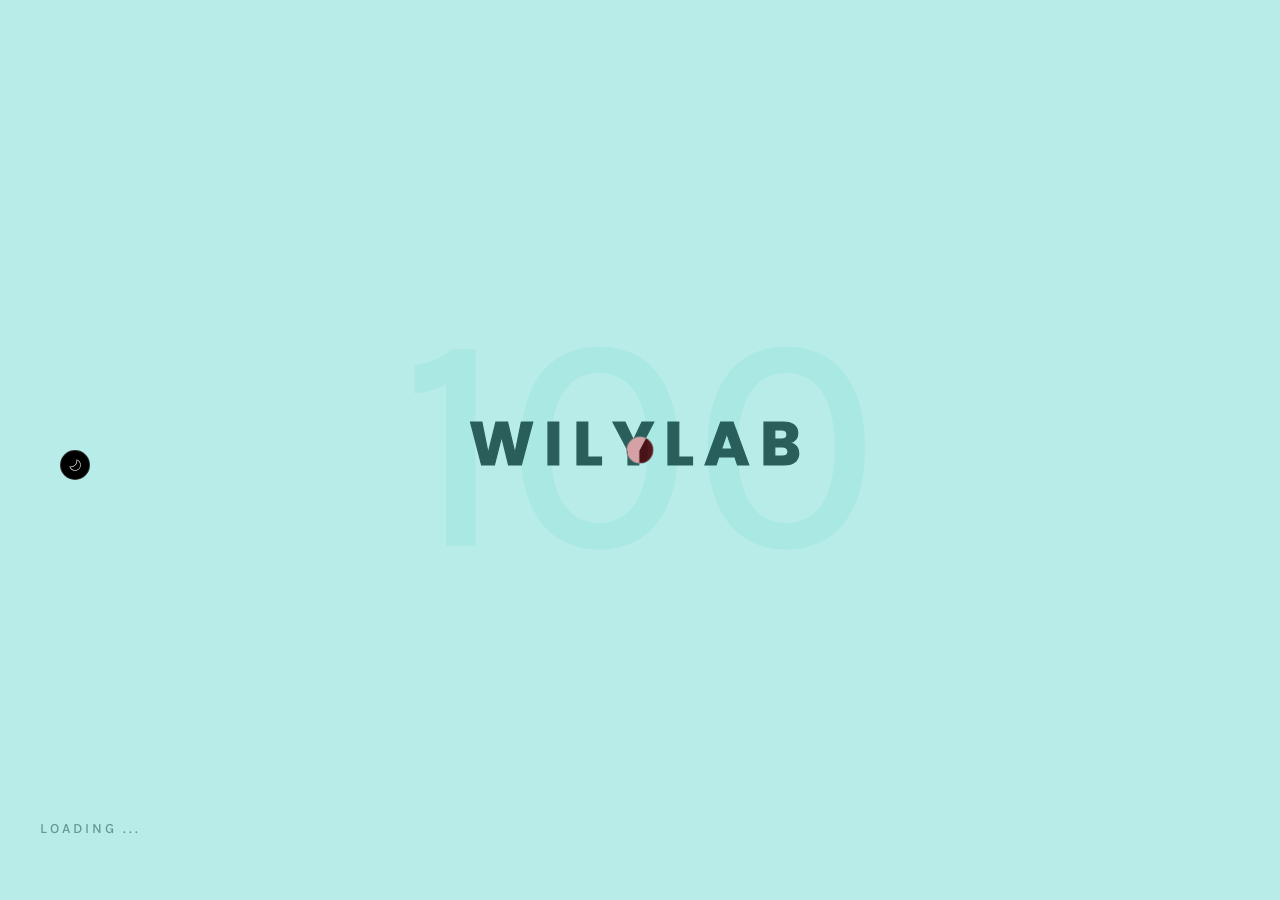
==== index.html @ 7db7023b "Initial commit" ====
<!DOCTYPE html>
<html lang="en-US">

<head>
    <!-- Required meta tags -->
    <meta charset="utf-8" />
    <meta name="viewport" content="width=device-width, initial-scale=1, shrink-to-fit=no" />
    <meta name="discrption" content="parallax one page" />
    <meta name="keyword" content="agency, business, corporate, creative, freelancer, interior, joomla template, K2 Blog, minimal, modern, multipurpose, personal, portfolio, responsive, simple" />

    <!--  Title -->
    <title>WilyLab - Creative Web Agency</title>

    <!-- Font Google -->
    <link rel="preload" href="https://fonts.googleapis.com/css2?family=Karla:wght@400;500&family=Poppins:wght@400;500;600;700&display=swap" as="style" onload="this.onload=null;this.rel='stylesheet'">
    <noscript>
    <link href="https://fonts.googleapis.com/css2?family=Karla:wght@400;500&family=Poppins:wght@400;500;600;700&display=swap"
            rel="stylesheet">
    </noscript>

    <link rel="preload" href="http://theme.dsngrid.com/video/grida.mp4" as="video" type="video/mp4">
    <link rel="preload" href="assets/img/services/layout.svg" as="image">

    <link rel="shortcut icon" href="assets/img/favicon.ico" type="image/x-icon" />
    <link rel="icon" href="assets/img/favicon.ico" type="image/x-icon" />

    <!-- custom styles (optional) -->
    <link href="assets/css/plugins.css" rel="stylesheet" />
    <link href="assets/css/style.css" rel="stylesheet" />
</head>

<!--classic-menu-->

<body class="v-light dsn-effect-scroll dsn-cursor-effect dsn-ajax">


    <!-- ========== Loading Page ========== -->
    <div class="preloader">
        <span class="percent v-middle">0</span>
        <span class="loading-text text-uppercase">Loading ...</span>
        <div class="preloader-bar">
            <div class="preloader-progress"></div>
        </div>
        <h1 class="title v-middle">
            <span class="letter-stroke">WILYLAB</span>
            <span class="text-fill">WILYLAB</span>
        </h1>
    </div>
    <!-- ========== End Loading Page ========== -->

    
    <!-- ========== Menu ========== -->
    <div class="site-header dsn-load-animate dsn-container">
        <div class="extend-container d-flex w-100 align-items-baseline justify-content-between align-items-end">
            <div class="inner-header p-relative">
                <div class="main-logo">
                    <a href="index.html" data-dsn="parallax">
                        <img class="light-logo"
                            src="[data-uri]"
                            data-dsn-src="assets/img/logo.png" alt="" />
                        <img class="dark-logo"
                            src="[data-uri]"
                            data-dsn-src="assets/img/logo-dark.png" alt="" />
                    </a>
                </div>
            </div>
            <div class="menu-icon d-flex align-items-baseline">
                <div class="text-menu p-relative  font-heading text-transform-upper">
                    <div class="p-absolute text-button">Menu</div>
                    <div class="p-absolute text-open">Open</div>
                    <div class="p-absolute text-close">Close</div>
                </div>
                <div class="icon-m" data-dsn="parallax" data-dsn-move="10">
                    <span class="menu-icon-line p-relative d-inline-block icon-top"></span>
                    <span class="menu-icon-line p-relative d-inline-block icon-center"></span>
                    <span class="menu-icon-line p-relative d-block icon-bottom"></span>
                </div>
            </div>
            <nav class="accent-menu dsn-container main-navigation p-absolute  w-100  d-flex align-items-baseline ">
                <div class="menu-cover-title">Menu</div>
                <ul class="extend-container p-relative d-flex flex-column justify-content-center h-100">

                    <li class="dsn-active dsn-drop-down">
                        <a href="#" class="user-no-selection">

                            <span class="dsn-title-menu">Demos</span>
                            <span class="dsn-meta-menu">01</span>
                            <span class="dsn-bg-arrow"></span>
                        </a>


                        <ul>
                            <li class="dsn-back-menu">
                                <img src="[data-uri]"
                                    data-dsn-src="assets/img/left-chevron.svg" alt="">
                                <span class="dsn-title-menu">Demos</span>
                            </li>
                            <li>
                                <a href="demo.html">
                                    <span class="dsn-title-menu">Main Demos</span>
                                    <span class="dsn-meta-menu">01</span>
                                </a>
                            </li>
                            <li>
                                <a href="demo-2.html">
                                    <span class="dsn-title-menu">Demo 2</span>
                                    <span class="dsn-meta-menu">02</span>
                                </a>
                            </li>

                            <li>
                                <a href="demo-3.html">
                                    <span class="dsn-title-menu">Demo 3</span>
                                    <span class="dsn-meta-menu">03</span>
                                </a>
                            </li>

                            <li>
                                <a href="personal.html">
                                    <span class="dsn-title-menu">personal</span>
                                    <span class="dsn-meta-menu">04</span>
                                </a>
                            </li>

                        </ul>
                    </li>

                    

                    <li class="dsn-drop-down">
                        <a href="#" class="user-no-selection">

                            <span class="dsn-title-menu">Sliders Distortion</span>
                            <span class="dsn-meta-menu">02</span>
                            <span class="dsn-bg-arrow"></span>
                        </a>


                        <ul>
                            <li class="dsn-back-menu">
                                <img src="[data-uri]"
                                    data-dsn-src="assets/img/left-chevron.svg" alt="">
                                <span class="dsn-title-menu">Sliders</span>
                            </li>

                            <li>
                                <a href="slider-webgel-horizontal.html">
                                    <span class="dsn-title-menu">Fullscreen  /  Distortion  /  Horizontal</span>
                                    <span class="dsn-meta-menu">01</span>
                                </a>
                            </li>

                            <li>
                                <a href="slider-webgel-horizontal-2.html">
                                    <span class="dsn-title-menu">Half Left /  Distortion  /  Horizontal</span>
                                    <span class="dsn-meta-menu">02</span>
                                </a>
                            </li>

                            <li>
                                <a href="slider-webgel-horizontal-3.html">
                                    <span class="dsn-title-menu">Half Right /  Distortion  /  Horizontal</span>
                                    <span class="dsn-meta-menu">03</span>
                                </a>
                            </li>

                            <li>
                                <a href="slider-webgel-vertical.html">
                                    <span class="dsn-title-menu">Fullscreen /  Distortion  /  vertical</span>
                                    <span class="dsn-meta-menu">04</span>
                                </a>
                            </li>

                            <li>
                                <a href="slider-webgel-vertical-2.html">
                                    <span class="dsn-title-menu">Half Left /  Distortion  /  vertical</span>
                                    <span class="dsn-meta-menu">05</span>
                                </a>
                            </li>

                            <li>
                                <a href="slider-webgel-vertical-3.html">
                                    <span class="dsn-title-menu">Half Right /  Distortion  /  vertical</span>
                                    <span class="dsn-meta-menu">06</span>
                                </a>
                            </li>
                        </ul>

                    </li>

                    <li class="dsn-drop-down">
                        <a href="#" class="user-no-selection">

                            <span class="dsn-title-menu">Sliders parallax</span>
                            <span class="dsn-meta-menu">03</span>
                            <span class="dsn-bg-arrow"></span>
                        </a>


                        <ul>
                            <li class="dsn-back-menu">
                                <img src="[data-uri]"
                                    data-dsn-src="assets/img/left-chevron.svg" alt="">
                                <span class="dsn-title-menu">Sliders</span>
                            </li>

                            <li>
                                <a href="slider.html">
                                    <span class="dsn-title-menu">Fullscreen / parallax / horizontal</span>
                                    <span class="dsn-meta-menu">01</span>
                                </a>
                            </li>

                            <li>
                                <a href="slider-2.html">
                                    <span class="dsn-title-menu">Half Left / parallax / Horizontal</span>
                                    <span class="dsn-meta-menu">02</span>
                                </a>
                            </li>

                            <li>
                                <a href="slider-3.html">
                                    <span class="dsn-title-menu">Half Right / parallax / Horizontal</span>
                                    <span class="dsn-meta-menu">03</span>
                                </a>
                            </li>

                            <li>
                                <a href="slider-vertical.html">
                                    <span class="dsn-title-menu">Fullscreen / parallax / vertical</span>
                                    <span class="dsn-meta-menu">04</span>
                                </a>
                            </li>

                            <li>
                                <a href="slider-vertical-2.html">
                                    <span class="dsn-title-menu">Half Left / parallax / vertical</span>
                                    <span class="dsn-meta-menu">05</span>
                                </a>
                            </li>

                            <li>
                                <a href="slider-vertical-3.html">
                                    <span class="dsn-title-menu">Half Left / parallax / vertical</span>
                                    <span class="dsn-meta-menu">06</span>
                                </a>
                            </li>

                        </ul>

                    </li>

                    <li>
                        <a href="about.html">

                            <span class="dsn-title-menu">About</span>
                            <span class="dsn-meta-menu">04</span>
                            <span class="dsn-bg-arrow"></span>
                        </a>
                    </li>

                    <li class="dsn-drop-down">
                        <a href="#" class="user-no-selection">

                            <span class="dsn-title-menu">Portfolio</span>
                            <span class="dsn-meta-menu">05</span>
                            <span class="dsn-bg-arrow"></span>
                        </a>


                        <ul>
                            <li class="dsn-back-menu">
                                <img src="[data-uri]"
                                    data-dsn-src="assets/img/left-chevron.svg" alt="">
                                <span class="dsn-title-menu">Portfolio</span>
                            </li>



                            <li>
                                <a href="work.html">
                                    <span class="dsn-title-menu">Work</span>
                                    <span class="dsn-meta-menu">01</span>
                                </a>
                            </li>

                            <li>
                                <a href="work-2.html">
                                    <span class="dsn-title-menu">Work 3 Colum</span>
                                    <span class="dsn-meta-menu">02</span>
                                </a>
                            </li>

                            <li>
                                <a href="work-3.html">
                                    <span class="dsn-title-menu">Work Hover</span>
                                    <span class="dsn-meta-menu">03</span>
                                </a>
                            </li>

                            <li>
                                <a href="work-4.html">
                                    <span class="dsn-title-menu">Work 2 Colum</span>
                                    <span class="dsn-meta-menu">04</span>
                                </a>
                            </li>

                            <li>
                                <a href="work-5.html">
                                    <span class="dsn-title-menu">Work Style 2</span>
                                    <span class="dsn-meta-menu">05</span>
                                </a>
                            </li>

                            <li>
                                <a href="stories.html">
                                    <span class="dsn-title-menu">stories</span>
                                    <span class="dsn-meta-menu">06</span>
                                </a>
                            </li>

                        </ul>

                    </li>

                    <li>
                        <a href="contact.html" class="user-no-selection">

                            <span class="dsn-title-menu">Contact</span>
                            <span class="dsn-meta-menu">06</span>
                            <span class="dsn-bg-arrow"></span>
                        </a>
                    </li>
                </ul>
                <div class="container-content  p-absolute h-100 left-60 d-flex flex-column justify-content-center">
                    <div class="nav__info">
                        <div class="nav-content">
                            <p class="title-line">
                                Studio</p>
                            <p>
                                26-30 New Damietta<br>
                                El-Mahalla El-Kubra, SK1 66LM</p>
                        </div>
                        <div class="nav-content">
                            <p class="title-line">
                                Contact</p>
                            <p class="links over-hidden">
                                <a href="#" data-hover-text="+00 (2)012 3321" class="link-hover">+00 (2)012 3321</a>
                            </p>
                            <p class="links  over-hidden">
                                <a href="#" data-hover-text="info@dsngrid.com" class="link-hover">info@dsngrid.com</a>
                            </p>
                        </div>
                    </div>
                    <div class="nav-social nav-content">
                        <div class="nav-social-inner p-relative">
                            <p class="title-line">
                                Follow us</p>
                            <ul>
                                <li>
                                    <a href="#" target="_blank" rel="nofollow">Dribbble.
                                        <div class="icon-circle"></div>
                                    </a>
                                </li>
                                <li>
                                    <a href="#" target="_blank" rel="nofollow">Behance.
                                        <div class="icon-circle"></div>
                                    </a>
                                </li>
                                <li>
                                    <a href="#" target="_blank" rel="nofollow">Linkedin.
                                        <div class="icon-circle">
                                        </div>
                                    </a>
                                </li>
                                <li>
                                    <a href="#" target="_blank" rel="nofollow">Twitter.
                                        <div class="icon-circle"></div>
                                    </a>
                                </li>

                            </ul>
                        </div>
                    </div>
                </div>
            </nav>
        </div>
    </div>
    <!-- ========== End Menu ========== -->


    <main class="main-root">

        <!-- ========== side box left ========== -->
        <div class="side-bar-full">
            <div class="side-box-left ">
                <div class="side-menu border-left border-right p-relative h-100 d-flex justify-content-center">
                    <div class="page-active">
                        <h2 class="text-uppercase">Home</h2>
                    </div>
                </div>
            </div>
            <div class="side-box-right text-stroke border-right text-uppercase">
                <div class="text-inner over-hidden">
                    <div class="text-stroke-box">
                        <div class="text-stroke-inner">wilylab creative agency</div>
                    </div>
                </div>
            </div>
        </div>
        <!-- ========== End side box left ========== -->


        <div id="dsn-scrollbar">
            <div class=" inner-content">
                <div class="wrapper ">
                    <!-- ========== Slider Parallax ========== -->
                    <div class="p-relative h-100">
                        <div class="main-slider full-width has-horizontal dsn-header-animation  v-dark-head">

                            <div class="swiper-container slide-inner bg-container dsn-hero-parallax-img  h-100">
                                <div class="swiper-wrapper">
                                    <div class="swiper-slide over-hidden">
                                        <div class="image-bg w-100 h-100 " data-overlay="5" data-swiper-parallax="50%">
                                            <img class="cover-bg-img"
                                                data-dsn-position="10% 10%"
                                                src="[data-uri]"
                                                data-dsn-src="assets/img/project/project1/1.jpg" alt="">
                                        </div>
                                        <div class="slide-content p-absolute">
                                            <div class="content p-relative">
                                                <div class="metas d-inline-block mb-25">
                                                    <span>Fashion</span>
                                                    <span>Photography</span>
                                                </div>
                                                <div class="d-block"></div>
                                                <a href="project-1.html" class="effect-ajax has-box-mod move-circle"
                                                    data-dsn="parallax" data-dsn-color="#393531" data-dsn-ajax="slider">
                                                    <h1 class="title">
                                                        Exclusive <br>hand watches
                                                    </h1>
                                                </a>
                                                <p class="description border-before mt-25 max-w570">
                                                    Photography for Grönefeld, The Horological Brothers. Multiple Grand
                                                    Prix
                                                    d’Horlogerie de Genève award winning watchmaking. They create
                                                    exclusive
                                                    handmade timepieces
                                                </p>

                                                <a href="project-1.html"
                                                    class="link-custom v-light-head background-main image-zoom move-circle mt-30 effect-ajax"
                                                    data-dsn-ajax="slider" data-dsn="parallax">
                                                    View Case
                                                </a>


                                            </div>
                                        </div>
                                    </div>
                                    <div class="swiper-slide over-hidden">
                                        <div class="image-bg w-100 h-100 " data-overlay="5" data-swiper-parallax="50%">
                                            <img class="cover-bg-img" 
                                            src="[data-uri]"
                                            data-dsn-src="assets/img/project/project2/1.jpg" alt="">
                                        </div>
                                        <div class="slide-content p-absolute">
                                            <div class="content p-relative">
                                                <div class="metas d-inline-block mb-25">
                                                    <span>Photography</span>
                                                    <span>Car</span>
                                                </div>
                                                <div class="d-block"></div>
                                                <a href="project-2.html" class="effect-ajax has-box-mod move-circle"
                                                    data-dsn="parallax" data-dsn-color="#284762" data-dsn-ajax="slider">
                                                    <h1 class="title">
                                                        BMW <br> 1er "ADAM"
                                                    </h1>
                                                </a>
                                                <p class="description border-before mt-25 max-w570">
                                                    ADAM Personal lifestyle project Photography: Marc and David Model:
                                                    Adam
                                                    Posch Modelagency: Brodybookings Hair & Make-up: Jenny Bonbon
                                                </p>

                                                <a href="project-2.html"
                                                    class="link-custom v-light-head background-main image-zoom move-circle mt-30 effect-ajax"
                                                    data-dsn-ajax="slider" data-dsn="parallax">
                                                    View Case
                                                </a>


                                            </div>
                                        </div>
                                    </div>
                                    <div class="swiper-slide over-hidden">
                                        <div class="image-bg w-100 h-100 " data-overlay="5" data-swiper-parallax="50%">
                                            <img class="cover-bg-img" 
                                            src="[data-uri]"
                                            data-dsn-src="assets/img/project/project3/1.jpg" alt="">
                                        </div>
                                        <div class="slide-content p-absolute">
                                            <div class="content p-relative">
                                                <div class="metas d-inline-block mb-25">
                                                    <span>Architecture</span>
                                                </div>
                                                <div class="d-block"></div>
                                                <a href="project-3.html" class="effect-ajax has-box-mod move-circle"
                                                    data-dsn="parallax" data-dsn-color="#17252b" data-dsn-ajax="slider">
                                                    <h1 class="title">
                                                        Wheel <br> house Hotel
                                                    </h1>
                                                </a>
                                                <p class="description border-before mt-25 max-w570">
                                                    The Wheelhouse Hotel is a modern boutique hotel located in
                                                    Wrigleyville, an area adjacent to Wrigley Stadium–the iconic Major
                                                    League Baseball park and home of the Chicago Cubs.
                                                </p>

                                                <a href="project-3.html"
                                                    class="link-custom v-light-head background-main image-zoom move-circle mt-30 effect-ajax"
                                                    data-dsn-ajax="slider" data-dsn="parallax">
                                                    View Case
                                                </a>


                                            </div>
                                        </div>
                                    </div>
                                    <div class="swiper-slide over-hidden">
                                        <div class="image-bg w-100 h-100 " data-overlay="5" data-swiper-parallax="50%">
                                            <img class="cover-bg-img" 
                                            src="[data-uri]"
                                            data-dsn-src="assets/img/project/project4/1.jpg" alt="">
                                        </div>
                                        <div class="slide-content p-absolute">
                                            <div class="content p-relative">
                                                <div class="metas d-inline-block mb-25">
                                                    <span>Product</span>
                                                </div>
                                                <div class="d-block"></div>
                                                <a href="project-4.html" class="effect-ajax has-box-mod move-circle"
                                                    data-dsn="parallax" data-dsn-color="#2c2e30" data-dsn-ajax="slider">
                                                    <h1 class="title">
                                                        Super Blue <br>Tooth brush
                                                    </h1>
                                                </a>
                                                <p class="description border-before mt-25 max-w570">
                                                    SuperBlue is a manual toothbrush designed for
                                                    longevity in a market that emphasizes disposability.
                                                </p>

                                                <a href="project-4.html"
                                                    class="link-custom v-light-head background-main image-zoom move-circle mt-30 effect-ajax"
                                                    data-dsn-ajax="slider" data-dsn="parallax">
                                                    View Case
                                                </a>


                                            </div>
                                        </div>
                                    </div>
                                    <div class="swiper-slide over-hidden">
                                        <div class="image-bg w-100 h-100 " data-overlay="5" data-swiper-parallax="50%">
                                            <img class="cover-bg-img" 
                                            src="[data-uri]"
                                            data-dsn-src="assets/img/project/project5/1.jpg" alt=""
                                                data-dsn-position="50% 32%">
                                        </div>
                                        <div class="slide-content p-absolute">
                                            <div class="content p-relative">
                                                <div class="metas d-inline-block mb-25">
                                                    <span>Branding</span>
                                                </div>
                                                <div class="d-block"></div>
                                                <a href="project-5.html" class="effect-ajax has-box-mod move-circle"
                                                    data-dsn="parallax" data-dsn-color="#313130" data-dsn-ajax="slider">
                                                    <h1 class="title">
                                                        ZND <br> the sound
                                                    </h1>
                                                </a>
                                                <p class="description border-before mt-25 max-w570">
                                                    Master Thesis - 2018 ZND is an audio-based product family, aiming to
                                                    enhance the personal music experience.
                                                </p>

                                                <a href="project-5.html"
                                                    class="link-custom v-light-head background-main image-zoom move-circle mt-30 effect-ajax"
                                                    data-dsn-ajax="slider" data-dsn="parallax">
                                                    View Case
                                                </a>


                                            </div>
                                        </div>
                                    </div>
                                    <div class="swiper-slide over-hidden">
                                        <div class="image-bg w-100 h-100 " data-overlay="2" data-swiper-parallax="50%">
                                            <img class="cover-bg-img" 
                                            src="[data-uri]"
                                            data-dsn-src="assets/img/project/project6/1.jpg" alt="">
                                        </div>
                                        <div class="slide-content p-absolute">
                                            <div class="content p-relative">
                                                <div class="metas d-inline-block mb-25">
                                                    <span>Photography</span>
                                                </div>
                                                <div class="d-block"></div>
                                                <a href="project-6.html" class="effect-ajax has-box-mod move-circle"
                                                    data-dsn="parallax" data-dsn-color="#313130" data-dsn-ajax="slider">
                                                    <h1 class="title">
                                                        The <br> Confrontations
                                                    </h1>
                                                </a>
                                                <p class="description border-before mt-25 max-w570">
                                                    Confrontations (2019) It's been a while since I shot any work that I
                                                    felt really excited about but this weekend did just that for me.
                                                </p>

                                                <a href="project-6.html"
                                                    class="link-custom v-light-head background-main image-zoom move-circle mt-30 effect-ajax"
                                                    data-dsn-ajax="slider" data-dsn="parallax">
                                                    View Case
                                                </a>


                                            </div>
                                        </div>
                                    </div>
                                    <div class="swiper-slide over-hidden">
                                        <div class="image-bg w-100 h-100 before-z-index" data-overlay="5"
                                            data-swiper-parallax="50%">
                                            <img class="cover-bg-img p-absolute hidden"
                                                src="assets/img/project/project7/1-sm.jpg"
                                                data-dsn-src="assets/img/project/project7/1.jpg" alt="">
                                            <div class="p-relative " data-dsn="video">
                                                <video class="dsn-video" preload="none"
                                                    data-dsn-poster="assets/img/project/project7/1.jpg" autoplay loop
                                                    muted playsinline>
                                                    <source src="http://theme.dsngrid.com/video/grida.mp4"
                                                        type="video/mp4">
                                                </video>
                                            </div>
                                        </div>
                                        <div class="slide-content p-absolute">
                                            <div class="content p-relative">
                                                <div class="metas d-inline-block mb-25">
                                                    <span>Photography</span>
                                                    <span>Brand</span>
                                                    <span>Video</span>
                                                </div>
                                                <div class="d-block"></div>
                                                <a href="project-7.html" class="effect-ajax has-box-mod move-circle"
                                                    data-dsn="parallax" data-dsn-ajax="slider">
                                                    <h1 class="title">
                                                        BEYOND <br> THE LIGHT
                                                    </h1>
                                                </a>
                                                <p class="description border-before mt-25 max-w570">
                                                    European launch campaign for the Oppo Reno4 Series
                                                    TV spot exclusively shot on Oppo Reno4 mobiles, directed by Simon
                                                    Duhamel.
                                                </p>

                                                <a href="project-7.html"
                                                    class="link-custom v-light-head background-main image-zoom move-circle mt-30 effect-ajax"
                                                    data-dsn-ajax="slider" data-dsn="parallax">
                                                    View Case
                                                </a>


                                            </div>
                                        </div>
                                    </div>
                                </div>
                            </div>

                            <div class="dsn-slider-content p-absolute h-100 w-100 ">
                                <div class="dsn-container  d-flex align-items-center">
                                    <div class="slider-current-index">01</div>
                                </div>
                            </div>
                            <div
                                class="control-nav p-absolute w-100  d-flex dsn-container align-items-center  justify-content-between ">
                                <div class="dsn-pagination p-relative w-50">
                                    <div class="slider-current-index">01</div>
                                    <div class="swiper-pagination-control"></div>
                                    <div class="slider-total-index"></div>
                                </div>

                                <div class="d-flex">
                                    <div class="prev-container">
                                        <div class="container-inner">
                                            <div class="triangle"></div>
                                            <svg class="circle" xmlns="http://www.w3.org/2000/svg" viewBox="0 0 24 24">
                                                <g class="circle-wrap" fill="none" stroke-width="1"
                                                    stroke-linejoin="round" stroke-miterlimit="10">
                                                    <circle cx="12" cy="12" r="10.5"></circle>
                                                </g>
                                            </svg>
                                        </div>
                                    </div>
                                    <div class="next-container">
                                        <div class="container-inner">
                                            <div class="triangle"></div>
                                            <svg class="circle" xmlns="http://www.w3.org/2000/svg" width="24"
                                                height="24" viewBox="0 0 24 24">
                                                <g class="circle-wrap" fill="none" stroke-width="1"
                                                    stroke-linejoin="round" stroke-miterlimit="10">
                                                    <circle cx="12" cy="12" r="10.5"></circle>
                                                </g>
                                            </svg>
                                        </div>
                                    </div>
                                </div>


                            </div>
                        </div>
                    </div>

                    <!-- ========== End Slider Parallax ========== -->

                    <!-- ========== About Section ========== -->
                    <section class="about p-relative dsn-container section-margin" data-dsn-title="About Us">
                        <div class="section-title">
                            <span class="tag-heading p-10 mb-15 background-section heading-color">About Company</span>
                            <h2 class="heading-h2">We combine design, <br> thinking and technical</h2>
                        </div>

                        <div class="row">
                            <div class="col-lg-7">
                                <div class="p-relative text">
                                    <h2 class="title-block ">We’re a creative agency <br> with an expertise in make
                                        custom websites.</h2>

                                    <p class="mt-30">Founded in 2000, Dsn Grid has become one of the
                                        best
                                        Digital
                                        Agency in
                                        ThemeForest.
                                        Blue money going forward, but deploy to production.</p>

                                    <p class="mt-10">Lorem ipsum dolor sit amet consectetur adipiscing elit do eiusmod
                                        tempor
                                        incididunt ut labore et dolore magna ut enim ad minim veniam nostrud
                                        exercitation ullamco</p>

                                    <ul class="mt-30 lest-icon">
                                        <li>Wretium in metus dolor vehicula</li>
                                        <li>Faucibus arcu erat a phasellus</li>
                                        <li>Mauris fringilla lectus est mattis ac elit.</li>
                                        <li>Wretium in metus dolor vehicula</li>
                                    </ul>

                                    <a href="#" class="link-custom v-light image-zoom mt-30" data-dsn="parallax">
                                        About Us
                                    </a>
                                </div>
                            </div>

                            <div class="col-lg-5  ">
                                <div class="box-experience  d-flex justify-content-center flex-column h-100">
                                    <div class="numb-ex fw-bold cover-bg" data-dsn-bg="assets/img/about.gif">
                                        25
                                    </div>
                                    <h3 class="mt-30">
                                        <span class="letter-stroke">YEARS OF</span>
                                        <br>
                                        <span class="v-light heading-color p-5">
                                            DIGITAL EXPERIENCE
                                        </span>
                                    </h3>
                                </div>
                            </div>
                        </div>
                    </section>
                    <!-- ========== End About Section ========== -->

                    <!-- ========== Service Section ========== -->
                    <section class="services dsn-container p-relative section-margin " data-dsn-title="Our Service">
                        <div class="section-title">
                            <span class="tag-heading p-10 mb-15 background-section heading-color">Why Choose Us</span>
                            <h2 class="heading-h2">We are delivering beautiful <br> digital products for you.</h2>
                        </div>
                        <div class="d-grid grid-md-2 grid-lg-3 dsn-isotope grid" data-dsn-item=".service-item">
                            <div class="service-item">
                                <div class="service-item-inner background-section style-box">
                                    <div class="icon">
                                        <img src="assets/img/services/developing.svg" alt="">
                                    </div>
                                    <div class="content-box">
                                        <h4 class="title-block mt-20">Developing strategy</h4>
                                        <p class="description mt-20">We develop the relationships that underpin the next
                                            phase in your organisation’s growth. We do this by discerning the people.
                                        </p>
                                    </div>
                                </div>
                            </div>
                            <div class="service-item">
                                <div class="service-item-inner background-section style-box">
                                    <div class="icon">
                                        <img src="assets/img/services/mobile.svg" alt="">
                                    </div>
                                    <div class="content-box">
                                        <h4 class="title-block mt-20">Mobile App</h4>
                                        <p class="description mt-20">We develop the relationships that underpin the next
                                            phase in your organisation’s growth. We do this by discerning the people.
                                        </p>
                                    </div>
                                </div>
                            </div>
                            <div class="service-item">
                                <div class="service-item-inner background-section style-box">
                                    <div class="icon">
                                        <img src="assets/img/services/business.svg" alt="">
                                    </div>
                                    <div class="content-box">
                                        <h4 class="title-block mt-20">Business Planning</h4>
                                        <p class="description mt-20">We develop the relationships that underpin the next
                                            phase in your organisation’s growth. We do this by discerning the people.
                                        </p>
                                    </div>
                                </div>
                            </div>
                            <div class="service-item">
                                <div class="service-item-inner background-section style-box">
                                    <div class="icon">
                                        <img src="assets/img/services/customize.svg" alt="">
                                    </div>
                                    <div class="content-box">
                                        <h4 class="title-block mt-20">Easy to customize</h4>
                                        <p class="description mt-20">We develop the relationships that underpin the next
                                            phase in your organisation’s growth. We do this by discerning the people.
                                        </p>
                                    </div>
                                </div>
                            </div>
                            <div class="service-item">
                                <div class="service-item-inner background-section style-box">
                                    <div class="icon">
                                        <img src="assets/img/services/development.svg" alt="">
                                    </div>
                                    <div class="content-box">
                                        <h4 class="title-block mt-20">Web Development</h4>
                                        <p class="description mt-20">We develop the relationships that underpin the next
                                            phase in your organisation’s growth. We do this by discerning the people.
                                        </p>
                                    </div>
                                </div>
                            </div>
                            <div class="service-item">
                                <div class="service-item-inner background-section style-box">
                                    <div class="icon">
                                        <img src="assets/img/services/creative.svg" alt="">
                                    </div>
                                    <div class="content-box">
                                        <h4 class="title-block mt-20">Creative Idea</h4>
                                        <p class="description mt-20">We develop the relationships that underpin the next
                                            phase in your organisation’s growth. We do this by discerning the people.
                                        </p>
                                    </div>
                                </div>
                            </div>
                        </div>
                    </section>
                    <!-- ========== End Service Section ========== -->


                    <!-- ==========  box description 2col  ========== -->
                    <div class="p-relative">
                        <div class="box-set-video bg-section p-absolute w-100 h-100 over-hidden top-0">
                            <div class="before-z-index h-100" data-dsn-grid="move-up" data-overlay="7">
                                <img class="p-absolute cover-bg-img has-top-bottom"
                                    src="[data-uri]"
                                    data-dsn-src="assets/img/header.jpg" alt="" data-dsn-move="20%">
                            </div>
                        </div>
                        <div class=" dsn-container">
                            <div class="row">
                                <div class="col-xl-6 offset-xl-6 col-lg-7 offset-lg-5">
                                    <div
                                        class="pro-text p-relative background-section box-padding z-index-1 section-margin">
                                        <div class="border-section-bottom mb-50">
                                            <h2 class="heading-h2">
                                                How is your <br> visual identity?
                                            </h2>
                                        </div>
                                        <div class="description max-w570">


                                            <p class="mb-10">
                                                A system that young people around the world with a club culture and
                                                techno
                                                enthusiasts
                                                feel identified.
                                                We generated a simple logo that is the basis for generating a geometric
                                                and
                                                liquid
                                                system.
                                            </p>

                                            <p>Founded in 2000, Dsn Grid has become one of the best Digital Agency
                                                in ThemeForest. Blue money going forward, but deploy to production.</p>
                                        </div>


                                        <div class="box-video mt-40 d-flex align-items-center">
                                            <a href="https://vimeo.com/175353205" class="vid c-hidden z-index-2">
                                                <div class="play-btn image-zoom background-main heading-color move-circle d-flex align-items-center justify-content-center"
                                                    data-dsn="parallax"><i class="fas fa-play"></i>
                                                </div>
                                            </a>

                                            <h5 class="font-caps border-top border-bottom p-20">UNLIMITED POWER AND
                                                CUSTOMIZATION
                                            </h5>
                                        </div>

                                    </div>
                                </div>
                            </div>
                        </div>
                    </div>

                    <!-- ========== End  box description 2col ========== -->


                    <!-- ========== Work Section ========== -->
                    <section class="our-work dsn-container dsn-filter p-relative section-margin"
                        data-dsn-title="Lasts Work">
                        <div class="section-title">
                            <span class="tag-heading p-10 mb-15 background-section heading-color">Our Work</span>
                            <h2 class="heading-h2">Take a look at our <br> latest projects:</h2>
                        </div>

                        <div class="filtering d-flex justify-content-between mb-50">
                            <h3 class="title-block border-before">Latest Works</h3>
                            <div class="filtering-wrap w-auto">
                                <div class="filtering">
                                    <div class="selector"></div>
                                    <button type="button" data-filter="*" class="active">All</button>
                                    <button type="button" data-filter=".brand">Brand</button>
                                    <button type="button" data-filter=".photography">Photography</button>
                                    <button type="button" data-filter=".fashion">Fashion</button>
                                    <button type="button" data-filter=".product">Product</button>
                                    <button type="button" data-filter=".architecture">Architecture</button>

                                </div>
                            </div>
                        </div>

                        <div class="projects-list gallery work-gallery d-grid grid-md-2 grid-lg-3 dsn-isotope grid"
                            data-dsn-item=".work-item">

                            <div class="work-item p-relative overflow-hidden fashion Photography">
                                <a class="w-100 p-relative effect-ajax" href="project-1.html" data-dsn-ajax="work">
                                    <div class="img-next-box p-relative before-z-index" data-overlay="5">
                                        <img class="cover-bg-img " data-dsn-position="10% 10%" src="[data-uri]"
                                            data-dsn-src="assets/img/project/project1/1.jpg" alt="">
                                    </div>

                                    <div class="box-content w-100 border-before mt-20">
                                        <h4 class="title-block sec-title">
                                            Exclusive <br> hand watches
                                        </h4>
                                        <div class="metas">
                                            <span>Fashion</span>
                                            <span>Photography</span>
                                        </div>

                                        <div class="view-project">View Project</div>
                                    </div>
                                </a>
                            </div>
                            <div class="work-item p-relative overflow-hidden photography">
                                <a class="w-100 p-relative effect-ajax" href="project-2.html" data-dsn-ajax="work">
                                    <div class="img-next-box p-relative before-z-index" data-overlay="5">
                                        <img class="cover-bg-img"  src="[data-uri]"
                                        data-dsn-src="assets/img/project/project2/1.jpg" alt="">
                                    </div>

                                    <div class="box-content w-100 border-before mt-20">
                                        <h4 class="title-block sec-title">
                                            BMW <br> 1er "ADAM"
                                        </h4>
                                        <div class="metas">
                                            <span>Photography</span>
                                        </div>

                                        <div class="view-project">View Project</div>
                                    </div>
                                </a>
                            </div>
                            <div class="work-item p-relative overflow-hidden architecture">
                                <a class="w-100 p-relative effect-ajax" href="project-3.html" data-dsn-ajax="work">
                                    <div class="img-next-box p-relative before-z-index" data-overlay="5">
                                        <img class="cover-bg-img" src="[data-uri]"
                                        data-dsn-src="assets/img/project/project3/1.jpg" alt="">
                                    </div>

                                    <div class="box-content w-100 border-before mt-20">
                                        <h4 class="title-block sec-title">
                                            Wheel <br> house Hotel
                                        </h4>
                                        <div class="metas">
                                            <span>Architecture</span>
                                        </div>

                                        <div class="view-project">View Project</div>
                                    </div>
                                </a>
                            </div>
                            <div class="work-item p-relative overflow-hidden product">
                                <a class="w-100 p-relative effect-ajax" href="project-4.html" data-dsn-ajax="work">
                                    <div class="img-next-box p-relative before-z-index" data-overlay="5">
                                        <img class="cover-bg-img" src="[data-uri]"
                                        data-dsn-src="assets/img/project/project4/1.jpg" alt="">
                                    </div>

                                    <div class="box-content w-100 border-before mt-20">
                                        <h4 class="title-block sec-title">
                                            Super Blue <br>Tooth brush
                                        </h4>
                                        <div class="metas">
                                            <span>Product</span>
                                        </div>

                                        <div class="view-project">View Project</div>
                                    </div>
                                </a>
                            </div>
                            <div class="work-item p-relative overflow-hidden brand product">
                                <a class="w-100 p-relative effect-ajax" href="project-5.html" data-dsn-ajax="work">
                                    <div class="img-next-box p-relative before-z-index" data-overlay="5">
                                        <img class="cover-bg-img" src="[data-uri]"
                                        data-dsn-src="assets/img/project/project5/1.jpg" alt=""
                                            data-dsn-position="50% 32%">
                                    </div>

                                    <div class="box-content w-100 border-before mt-20">
                                        <h4 class="title-block sec-title">
                                            ZND <br> the sound
                                        </h4>
                                        <div class="metas">
                                            <span>Branding</span>
                                            <span>Product</span>
                                        </div>

                                        <div class="view-project">View Project</div>
                                    </div>
                                </a>
                            </div>
                            <div class="work-item p-relative overflow-hidden Photography">
                                <a class="w-100 p-relative effect-ajax" href="project-6.html" data-dsn-ajax="work">
                                    <div class="img-next-box p-relative before-z-index" data-overlay="1">
                                        <img class="cover-bg-img" src="[data-uri]"
                                        data-dsn-src="assets/img/project/project6/1.jpg" alt="">
                                    </div>

                                    <div class="box-content w-100 border-before mt-20">
                                        <h4 class="title-block sec-title">
                                            The <br> Confrontations
                                        </h4>
                                        <div class="metas">
                                            <span>Photography</span>
                                        </div>

                                        <div class="view-project">View Project</div>
                                    </div>
                                </a>
                            </div>
                        </div>
                    </section>
                    <!-- ========== End Work Section ========== -->

                    <!-- ========== Video Section ========== -->
                    <div class="section-video section-margin p-relative">
                        <div class="bg-section p-relative">
                            <div class="before-z-index" data-dsn-grid="move-up" data-overlay="1">
                                <img class="cover-bg-img has-bigger-scale" src="[data-uri]"
                                data-dsn-src="assets/img/project/project5/6.jpg" alt="" data-dsn-speed="40%">
                            </div>

                            <a href="https://vimeo.com/175353205" class="vid c-hidden v-middle z-index-2">
                                <div class="play-btn image-zoom background-main heading-color move-circle"
                                    data-dsn="parallax">
                                    PLAY
                                </div>
                            </a>
                        </div>
                    </div>
                    <!-- ========== End Video Section ========== -->

                    <!-- ========== testimonials 2 ========== -->
                    <section class="testimonials testimonials-two dsn-container p-relative mb-section dsn-swiper"
                        data-dsn-title="our clients">
                        <div class="section-title">
                            <span class="tag-heading p-10 mb-15 background-section heading-color">
                                Clients See
                            </span>
                            <h2 class="heading-h2">Feedback from <br> our clients.</h2>
                        </div>

                        <div class="testimonial-inner ">
                            <div class="swiper-container">
                                <div class="swiper-wrapper">
                                    <div class="swiper-slide testimonial-item">
                                        <i class="fas fa-quote-left"></i>
                                        <div class="testimonial-content">
                                            <p class="max-w750 p-large">"The designer is just amazing! Very good quality
                                                and
                                                taste.
                                                This template is incredible beautiful. The overall
                                                impression
                                                is more than good.The support cannot be better. I wish
                                                the
                                                team all success!"</p>
                                        </div>

                                        <div class="testimonial-author d-flex align-items-center">
                                            <div class="author">
                                                <img src="assets/img/team/1.jpg" alt="">
                                            </div>
                                            <div class="author-text">
                                                <h4>HellstarWorks</h4>
                                                <h5>Envato Customer</h5>
                                            </div>
                                        </div>
                                    </div>

                                    <div class="swiper-slide testimonial-item">
                                        <i class="fas fa-quote-left"></i>
                                        <div class="testimonial-content">
                                            <p class="max-w750 p-large">"First of all, I really enjoyed setting this up.
                                                What a
                                                great
                                                layout and design. The support is fast and high quality.
                                                They
                                                really made an effort to make sure I got the help I
                                                needed.
                                                keep in mind that it is not only a great design, but
                                                also it
                                                is easy to change it up with little effort. Great Job!"</p>
                                        </div>

                                        <div class="testimonial-author d-flex align-items-center">
                                            <div class="author">
                                                <img src="assets/img/team/2.jpg" alt="">
                                            </div>
                                            <div class="author-text">
                                                <h4>lindamiku</h4>
                                                <h5>Marketing Manager</h5>
                                            </div>
                                        </div>
                                    </div>

                                    <div class="swiper-slide testimonial-item">
                                        <i class="fas fa-quote-left"></i>
                                        <div class="testimonial-content">
                                            <p class="max-w750 p-large">"This theme is awesome and the designer is very
                                                helpful.
                                                I
                                                had a few questions before purchase. He/She helped me
                                                with
                                                all the doubts. Also, they provide quick support. Thank
                                                you
                                                so much for a beautiful theme"</p>
                                        </div>

                                        <div class="testimonial-author d-flex align-items-center">
                                            <div class="author">
                                                <img src="assets/img/team/3.jpg" alt="">
                                            </div>
                                            <div class="author-text">
                                                <h4>makrandpatne</h4>
                                                <h5>Web Designer</h5>
                                            </div>
                                        </div>
                                    </div>

                                    <div class="swiper-slide testimonial-item">
                                        <i class="fas fa-quote-left"></i>
                                        <div class="testimonial-content">
                                            <p class="max-w750 p-large">"Basically im using this theme as a base for my
                                                new
                                                website
                                                and i couldnt be happier. Ran into some bumps but the
                                                team
                                                who developed this theme was there to help me with any
                                                problems. Very slick nice ajax portfolio theme"</p>
                                        </div>

                                        <div class="testimonial-author d-flex align-items-center">
                                            <div class="author">
                                                <img src="assets/img/team/3.jpg" alt="">
                                            </div>
                                            <div class="author-text">
                                                <h4>MTLGraphic</h4>
                                                <h5>Graphic Design</h5>
                                            </div>
                                        </div>
                                    </div>
                                </div>
                            </div>
                            <div
                                class="control-nav p-absolute w-100  d-flex dsn-container align-items-center  justify-content-between ">
                                <div class="prev-container image-zoom move-circle background-theme" data-dsn="parallax">
                                    <svg viewBox="0 0 40 40">
                                        <path class="path circle" d="M20,2A18,18,0,1,1,2,20,18,18,0,0,1,20,2">
                                        </path>
                                        <polyline class="path" points="14.6 17.45 20 22.85 25.4 17.45">
                                        </polyline>
                                    </svg>
                                </div>
                                <div class="next-container image-zoom move-circle background-theme" data-dsn="parallax">
                                    <svg viewBox="0 0 40 40">
                                        <path class="path circle" d="M20,2A18,18,0,1,1,2,20,18,18,0,0,1,20,2">
                                        </path>
                                        <polyline class="path" points="14.6 17.45 20 22.85 25.4 17.45">
                                        </polyline>
                                    </svg>
                                </div>
                            </div>


                        </div>
                    </section>
                    <!-- ========== End testimonials 2 ========== -->


                    <!-- ========== blog list ========== -->
                    <section class="blog dsn-container p-relative section-margin" data-dsn-title="Our Blog">
                        <div class="section-title">
                            <span class="tag-heading p-10 mb-15 background-section heading-color"> Lasts post</span>
                            <h2 class="heading-h2">Latest And Greatest
                                Post</h2>
                        </div>

                        <div class="blog-content">
                            <div class="blog-item p-relative pt-50 pb-50 border-bottom">
                                <div class="blog-item-inner p-relative">
                                    <div class="left-box">
                                        <a href="#">
                                            <h4 class="title-block">Creativity is nothing but <br> a mind set free</h4>
                                        </a>


                                        <div class="link mt-15">
                                            <a class="font-caps heading-color" href="#">
                                                January 9,2020
                                            </a>
                                        </div>
                                    </div>

                                    <div class="right-box">
                                        <p class="max-w570">Lorem ipsum is simply dummy text printing typesetting
                                            industry lorem ipsum been dummy...</p>

                                        <div class="blog-category mt-15">
                                            <a class="font-caps heading-color" href="#">/ Uncategorized</a>
                                        </div>
                                    </div>
                                </div>
                            </div>

                            <div class="blog-item p-relative pt-50 pb-50 border-bottom">
                                <div class="blog-item-inner p-relative">
                                    <div class="left-box">
                                        <a href="#">
                                            <h4 class="title-block">Extreme Athleticism <br> Is the New Midlife Crisis
                                            </h4>
                                        </a>


                                        <div class="link mt-15">
                                            <a class="font-caps heading-color" href="#">
                                                January 9,2020
                                            </a>
                                        </div>
                                    </div>

                                    <div class="right-box">
                                        <p class="max-w570">
                                            Agile software development with Scrum is a collection of different
                                            methodologies, work techniques and roles.
                                        </p>

                                        <div class="blog-category mt-15">
                                            <a class="font-caps heading-color" href="#">/ Lifestyle</a>
                                        </div>
                                    </div>
                                </div>
                            </div>
                            <div class="blog-item p-relative pt-50 pb-50 border-bottom">
                                <div class="blog-item-inner p-relative">
                                    <div class="left-box">
                                        <a href="#">
                                            <h4 class="title-block">
                                                Top Photographers
                                            </h4>
                                        </a>


                                        <div class="link mt-15">
                                            <a class="font-caps heading-color" href="#">
                                                January 9,2020
                                            </a>
                                        </div>
                                    </div>

                                    <div class="right-box">
                                        <p class="max-w570">
                                            Agile software development with Scrum is a collection of different
                                            methodologies, work techniques and roles.
                                        </p>

                                        <div class="blog-category mt-15">
                                            <a class="font-caps heading-color" href="#">/ Uncategorized</a>
                                        </div>
                                    </div>
                                </div>
                            </div>
                        </div>
                    </section>
                    <!-- ========== End blog list ========== -->


                    <!-- ========== Award Section ========== -->
                    <section class="Awards p-relative dsn-container section-margin" data-dsn-title="Awards">
                        <div class="section-title">
                            <span class="tag-heading p-10 mb-15 background-section heading-color">
                                Awards
                            </span>
                            <h2 class="heading-h2">
                                Awards and recognitions: </h2>
                        </div>

                        <div class="row">
                            <div
                                class="column-Award d-flex align-items-center flex-column justify-content-center text-center">
                                <div class="Award-item background-section padding-block w-100 padding-block">
                                    <div class="img">
                                        <svg width="91" height="79" viewBox="0 0 91 79" fill="none"
                                            xmlns="http://www.w3.org/2000/svg">
                                            <path
                                                d="M51.981 75.5384H48.4543L47.6877 78H45.8477L49.3743 68.1538H51.2143L54.741 78H52.901L51.981 75.5384ZM50.141 69.8461C50.141 69.8461 49.9877 70.7692 49.681 71.3846L48.761 74H51.3677L50.4477 71.3846C50.4477 70.923 50.141 69.8461 50.141 69.8461Z"
                                                fill="white" />
                                            <path
                                                d="M57.1924 68.1538H60.4124C61.4857 68.1538 61.9457 68.3077 62.4057 68.4615C63.3257 68.923 63.9391 69.8461 63.9391 71.0769C63.9391 72.3077 63.3257 73.3846 62.2524 73.8461C62.2524 73.8461 62.4057 74 62.5591 74.3077L64.5524 78H62.5591L60.5657 74.3077H58.8791V78H57.0391V68.1538H57.1924ZM60.5657 72.7692C61.4857 72.7692 62.0991 72.1538 62.0991 71.2307C62.0991 70.3077 61.6391 69.6923 60.2591 69.6923H58.8791V72.7692H60.5657Z"
                                                fill="white" />
                                            <path
                                                d="M67.7734 68.1538H71.1468C74.2134 68.1538 76.2068 70 76.2068 73.0769C76.2068 76.1538 74.2134 78 71.1468 78H67.7734V68.1538ZM70.9934 76.4615C72.9868 76.4615 74.2134 75.2307 74.2134 73.0769C74.2134 70.923 72.8334 69.6923 70.9934 69.6923H69.4601V76.4615H70.9934Z"
                                                fill="white" />
                                            <path fill-rule="evenodd" clip-rule="evenodd"
                                                d="M79.2716 75.5385C79.2716 75.5385 80.3449 76.6154 81.7249 76.6154C82.4916 76.6154 83.1049 76.1539 83.1049 75.3846C83.1049 73.6923 78.5049 74 78.5049 70.9231C78.5049 69.2308 79.8849 68 81.8782 68C83.8716 68 84.7916 69.0769 84.7916 69.0769L84.0249 70.6154C84.0249 70.6154 83.1049 69.6923 81.8782 69.6923C81.1116 69.6923 80.3449 70.1539 80.3449 70.9231C80.3449 72.6154 84.9449 72.3077 84.9449 75.3846C84.9449 76.9231 83.7182 78.3077 81.7249 78.3077C79.5782 78.3077 78.3516 76.9231 78.3516 76.9231L79.2716 75.5385Z"
                                                fill="white" />
                                            <path fill-rule="evenodd" clip-rule="evenodd"
                                                d="M31.741 68.1538L30.0544 74.923C29.901 75.5384 29.901 76 29.901 76C29.901 76 29.901 75.5384 29.7477 74.923L28.061 68.1538H26.5277L24.6877 74.923C24.5344 75.5384 24.5344 76 24.5344 76C24.5344 76 24.5344 75.5384 24.381 74.923L23.1544 69.8461L22.2344 73.5384L23.3077 78H25.301L26.8344 72.1538C26.9877 71.5384 27.141 70.923 27.141 70.923C27.141 70.923 27.2944 71.5384 27.4477 72.1538L28.981 78H30.9744L33.581 68.1538H31.741Z"
                                                fill="white" />
                                            <path fill-rule="evenodd" clip-rule="evenodd"
                                                d="M42.7791 68.1538L41.0924 74.923C41.0924 75.5384 41.0924 76 41.0924 76C41.0924 76 41.0924 75.5384 40.9391 74.923L39.2524 68.1538H37.7191L35.8791 74.923C35.7258 75.5384 35.7258 76 35.7258 76C35.7258 76 35.7258 75.5384 35.5724 74.923L34.3458 69.8461L33.4258 73.6923L34.4991 78.1538H36.4924L38.0258 72.3077C38.1791 71.6923 38.3324 71.0769 38.3324 71.0769C38.3324 71.0769 38.4858 71.6923 38.6391 72.3077L40.1724 78.1538H42.1658L44.7724 68.3077H42.7791V68.1538Z"
                                                fill="white" />
                                            <path
                                                d="M6.13333 75.5384H2.76L1.84 78H0L3.52667 68.1538H5.36667L8.89333 78H7.05333L6.13333 75.5384ZM4.44667 69.8461C4.44667 69.8461 4.29333 70.7692 3.98667 71.3846L3.06667 74H5.82667L4.90667 71.3846C4.75333 70.923 4.44667 69.8461 4.44667 69.8461Z"
                                                fill="white" />
                                            <path fill-rule="evenodd" clip-rule="evenodd"
                                                d="M18.7058 75.0769C18.8592 75.6923 18.8592 76.1538 18.8592 76.1538C18.8592 76.1538 18.8592 75.6923 19.0125 75.0769L20.6992 68.3077H22.5392L19.9325 78H17.9392L16.4058 72.1538C16.2525 71.5384 16.0992 70.923 16.0992 70.923C16.0992 70.923 15.9458 71.5384 15.7925 72.1538L14.2592 78H12.2658L9.8125 68.1538H11.6525L13.1858 74.923C13.3392 75.5384 13.3392 76 13.3392 76C13.3392 76 13.3392 75.5384 13.4925 74.923L15.3325 68.1538H16.8658L18.7058 75.0769Z"
                                                fill="white" />
                                            <path
                                                d="M88.9328 71.3848C89.8528 71.3848 90.6194 72.154 90.6194 73.0771C90.6194 74.0001 89.8528 74.7694 88.9328 74.7694C88.0128 74.7694 87.2461 74.0001 87.2461 73.0771C87.2461 72.154 88.0128 71.3848 88.9328 71.3848ZM88.9328 74.6155C89.6994 74.6155 90.4661 74.0001 90.4661 73.0771C90.4661 72.154 89.8528 71.5386 88.9328 71.5386C88.1661 71.5386 87.3994 72.154 87.3994 73.0771C87.3994 74.0001 88.0128 74.6155 88.9328 74.6155ZM88.3194 72.154H88.9328C89.2394 72.154 89.5461 72.3078 89.5461 72.7694C89.5461 73.0771 89.3928 73.2309 89.2394 73.2309C89.2394 73.2309 89.2394 73.2309 89.2394 73.3848L89.5461 74.154H89.2394L88.7794 73.3848H88.3194V74.154H88.1661L88.3194 72.154ZM88.9328 73.0771C89.0861 73.0771 89.2394 72.9232 89.2394 72.7694C89.2394 72.6155 89.0861 72.4617 88.9328 72.4617H88.4728V73.2309H88.9328V73.0771Z"
                                                fill="white" />
                                            <path fill-rule="evenodd" clip-rule="evenodd"
                                                d="M34.8077 35.5385L42.781 31.2308L35.881 27.6923L53.9744 18.4615C55.201 17.8462 57.041 16.3077 57.041 15.0769V0L45.541 5.84615L34.3477 0.153846V11.5385L24.6877 16.7692C23.461 17.3846 22.2344 18.9231 22.2344 20.1538V35.2308C22.2344 36.4615 23.1544 38 24.381 38.6154L32.8144 43.0769V38.9231C32.8144 37.8462 33.581 36.3077 34.8077 35.5385Z"
                                                fill="white" />
                                            <path fill-rule="evenodd" clip-rule="evenodd"
                                                d="M67.4677 20.1537C67.3143 18.923 65.781 17.5383 64.7077 16.923L58.5743 12.4614V15.0768C58.5743 16.3076 58.1143 17.846 56.8877 18.4614L46.1543 24.3076L52.901 27.846L36.1877 36.923C34.961 37.5383 34.3477 39.0768 34.3477 40.3076V55.3845L45.6943 49.5383L57.041 55.3845V43.846L66.0877 38.6153C67.3143 37.9999 67.621 36.4614 67.621 35.2307L67.4677 20.1537Z"
                                                fill="white" />
                                        </svg>
                                    </div>

                                    <ul class="text">
                                        <li>1 Site of the Day</li>
                                        <li>1 Honorable mention</li>
                                    </ul>
                                </div>
                            </div>

                            <div
                                class="column-Award d-flex align-items-center flex-column justify-content-center text-center">
                                <div class="Award-item background-section padding-block w-100 padding-block">
                                    <div class="img">
                                        <svg width="51" height="74" viewBox="0 0 51 74" fill="none"
                                            xmlns="http://www.w3.org/2000/svg">
                                            <path fill-rule="evenodd" clip-rule="evenodd"
                                                d="M0.175781 58.4257C0.175781 58.0815 0.263712 57.8234 0.351643 57.5652C0.439574 57.3071 0.615436 57.0489 0.791299 56.8768C0.967161 56.7048 1.23095 56.5327 1.49475 56.3606C1.75854 56.2745 2.11026 56.1885 2.46199 56.1885C2.72578 56.1885 2.90164 56.1885 3.16544 56.2745C3.3413 56.3606 3.51716 56.4466 3.69302 56.5327C3.86888 56.6187 3.95682 56.7048 4.04475 56.8768C4.13268 56.9629 4.13268 57.135 4.13268 57.221C4.13268 57.3071 4.13268 57.4792 4.04475 57.4792C3.95682 57.5652 3.86888 57.5652 3.78095 57.5652C3.69302 57.5652 3.60509 57.5652 3.51716 57.5652C3.42923 57.5652 3.3413 57.4792 3.25337 57.3931C3.16544 57.3071 3.07751 57.3071 2.90164 57.221C2.81371 57.135 2.63785 57.135 2.46199 57.135C2.19819 57.135 1.9344 57.221 1.67061 57.3931C1.40682 57.5652 1.31888 57.9094 1.31888 58.3396V60.1466C1.31888 60.5768 1.40682 60.835 1.67061 61.0931C1.9344 61.2652 2.19819 61.3513 2.46199 61.3513C2.63785 61.3513 2.81371 61.3513 2.90164 61.3513C2.98957 61.3513 3.07751 61.2652 3.25337 61.2652C3.3413 61.0931 3.3413 61.0931 3.42923 61.0071C3.51716 61.0071 3.51716 60.921 3.60509 60.921H3.69302C3.78095 60.921 3.78095 60.921 3.86888 60.921C3.95682 60.921 4.13268 60.921 4.13268 61.0071C4.22061 61.0931 4.22061 61.1792 4.22061 61.2652C4.22061 61.4373 4.22061 61.5234 4.13268 61.6094C4.04475 61.6954 3.95682 61.8675 3.78095 61.9536C3.60509 62.0396 3.42923 62.1257 3.25337 62.2117C3.07751 62.2978 2.81371 62.2978 2.54992 62.2978C2.19819 62.2978 1.84647 62.2117 1.58268 62.1257C1.31888 62.0396 1.05509 61.8675 0.87923 61.6094C0.703367 61.4373 0.527505 61.1792 0.439574 60.921C0.351643 60.6629 0.263712 60.3187 0.263712 60.0606V58.4257H0.175781Z"
                                                fill="white" />
                                            <path
                                                d="M2.46207 62.5558C2.11034 62.5558 1.75862 62.4698 1.4069 62.3837C1.1431 62.2117 0.87931 62.0396 0.615517 61.8675C0.439655 61.6093 0.263793 61.3512 0.175862 61.0931C0.087931 60.6628 0 60.3186 0 60.0605V58.4256C0 58.0814 0.087931 57.7372 0.175862 57.4791C0.263793 57.1349 0.439655 56.8768 0.615517 56.7047C0.791379 56.4465 1.05517 56.2745 1.4069 56.1884C1.93448 55.9303 2.63793 55.9303 3.25345 56.1024C3.51724 56.1884 3.6931 56.2745 3.86897 56.3605C4.04483 56.4465 4.22069 56.6186 4.30862 56.7047C4.39655 56.7907 4.39655 56.9628 4.39655 57.1349C4.39655 57.307 4.30862 57.4791 4.22069 57.5651C4.04483 57.7372 3.6931 57.7372 3.42931 57.6512C3.34138 57.6512 3.25345 57.5651 3.07759 57.4791C2.98966 57.3931 2.90172 57.3931 2.81379 57.307C2.72586 57.307 2.63793 57.221 2.46207 57.221C2.19828 57.221 2.02241 57.307 1.84655 57.4791C1.67069 57.6512 1.58276 57.9093 1.58276 58.2535V60.0605C1.58276 60.4047 1.67069 60.6628 1.84655 60.8349C2.02241 61.007 2.19828 61.0931 2.46207 61.0931C2.63793 61.0931 2.72586 61.0931 2.90172 61.0931C2.98966 61.0931 3.07759 61.007 3.16552 61.007C3.25345 61.007 3.25345 60.921 3.34138 60.921C3.42931 60.921 3.42931 60.8349 3.51724 60.8349C3.60517 60.8349 3.60517 60.8349 3.6931 60.7489C3.78103 60.7489 3.78103 60.7489 3.86897 60.7489C4.04483 60.7489 4.22069 60.8349 4.30862 60.921C4.39655 61.007 4.39655 61.1791 4.39655 61.3512C4.39655 61.5233 4.30862 61.6954 4.22069 61.8675C4.13276 62.0396 3.9569 62.1256 3.78103 62.2117C3.60517 62.2977 3.42931 62.3837 3.16552 62.4698C2.98966 62.4698 2.72586 62.5558 2.46207 62.5558ZM2.46207 56.3605C2.11034 56.3605 1.84655 56.4465 1.58276 56.5326C1.31897 56.6186 1.1431 56.7907 0.967241 56.9628C0.791379 57.1349 0.703448 57.3931 0.615517 57.6512C0.527586 57.9093 0.527586 58.1675 0.527586 58.4256V60.0605C0.527586 60.3186 0.527586 60.5768 0.615517 60.8349C0.703448 61.0931 0.791379 61.2651 0.967241 61.5233C1.1431 61.6954 1.31897 61.8675 1.58276 61.9535C2.02241 62.1256 2.63793 62.1256 3.07759 62.0396C3.25345 61.9535 3.42931 61.9535 3.60517 61.8675C3.6931 61.7814 3.86897 61.6954 3.86897 61.6093C3.9569 61.5233 3.9569 61.4372 3.9569 61.3512C3.9569 61.2651 3.9569 61.2651 3.9569 61.1791C3.86897 61.0931 3.78103 61.1791 3.6931 61.1791H3.60517C3.60517 61.1791 3.51724 61.1791 3.51724 61.2651C3.51724 61.2651 3.42931 61.3512 3.34138 61.3512C3.25345 61.4372 3.07759 61.4372 2.98966 61.5233C2.81379 61.5233 2.72586 61.6093 2.46207 61.6093C2.11034 61.6093 1.75862 61.5233 1.49483 61.2651C1.23103 61.007 1.05517 60.6628 1.05517 60.1465V58.3396C1.05517 57.8233 1.23103 57.4791 1.49483 57.221C1.75862 56.9628 2.11034 56.8768 2.46207 56.8768C2.63793 56.8768 2.81379 56.8768 2.98966 56.9628C3.07759 57.0489 3.25345 57.0489 3.34138 57.1349C3.42931 57.221 3.51724 57.221 3.60517 57.221C3.6931 57.221 3.86897 57.307 3.9569 57.221C3.9569 57.221 4.04483 57.221 4.04483 57.0489C4.04483 56.9628 4.04483 56.8768 3.9569 56.7907C3.86897 56.7047 3.78103 56.6186 3.6931 56.5326C3.51724 56.4465 3.42931 56.3605 3.16552 56.3605C2.90172 56.3605 2.72586 56.3605 2.46207 56.3605Z"
                                                fill="white" />
                                            <path fill-rule="evenodd" clip-rule="evenodd"
                                                d="M7.47554 62.2977C7.38761 62.2977 7.29968 62.2977 7.12381 62.2977C6.94795 62.2977 6.86002 62.2116 6.68416 62.2116C6.5083 62.1256 6.42037 62.1256 6.2445 62.0395C6.06864 61.9535 5.98071 61.8674 5.80485 61.7814C5.71692 61.6953 5.62899 61.6093 5.54106 61.5233C5.45313 61.4372 5.45312 61.2651 5.45312 61.1791C5.45312 60.9209 5.62899 60.7488 5.98071 60.7488C6.06864 60.7488 6.15657 60.7488 6.2445 60.8349C6.33244 60.9209 6.42037 60.9209 6.5083 61.007C6.59623 61.093 6.77209 61.1791 6.94795 61.2651C7.12381 61.3512 7.38761 61.3512 7.56347 61.3512C7.82726 61.3512 8.00313 61.2651 8.17899 61.1791C8.35485 61.093 8.44278 60.9209 8.44278 60.6628C8.44278 60.4907 8.35485 60.3186 8.26692 60.1465C8.09106 60.0605 7.91519 59.8884 7.73933 59.8023C7.56347 59.7163 7.29968 59.6302 7.03588 59.5442C6.77209 59.4581 6.59623 59.3721 6.33244 59.2C6.15657 59.0279 5.98071 58.8558 5.80485 58.6837C5.62899 58.5116 5.62899 58.1674 5.62899 57.9093C5.62899 57.6512 5.71692 57.393 5.80485 57.2209C5.89278 57.0488 5.98071 56.7907 6.15657 56.7046C6.33244 56.5326 6.5083 56.4465 6.77209 56.3605C7.03588 56.2744 7.29968 56.2744 7.56347 56.2744C7.91519 56.2744 8.17899 56.2744 8.44278 56.3605C8.70657 56.4465 8.88244 56.5326 9.0583 56.6186C9.23416 56.7046 9.32209 56.8767 9.41002 56.9628C9.49795 57.0488 9.49795 57.2209 9.49795 57.307C9.49795 57.4791 9.49795 57.5651 9.41002 57.6512C9.23416 57.6512 9.0583 57.6512 8.88244 57.6512C8.7945 57.6512 8.70657 57.6512 8.61864 57.5651C8.53071 57.4791 8.44278 57.4791 8.35485 57.393C8.26692 57.307 8.17899 57.2209 8.00313 57.2209C7.82726 57.1349 7.6514 57.1349 7.38761 57.1349C7.12381 57.1349 6.94795 57.2209 6.86002 57.307C6.68416 57.393 6.59623 57.5651 6.59623 57.8233C6.59623 57.9953 6.68416 58.1674 6.77209 58.3395C6.94795 58.4256 7.12381 58.5977 7.29968 58.6837C7.47554 58.7698 7.73933 58.8558 8.00313 58.9419C8.26692 59.0279 8.44278 59.1139 8.70657 59.286C8.88244 59.4581 9.0583 59.6302 9.23416 59.8023C9.41002 59.9744 9.41002 60.3186 9.41002 60.6628C9.41002 61.1791 9.23416 61.6093 8.88244 61.8674C8.53071 62.1256 8.09106 62.2977 7.47554 62.2977Z"
                                                fill="white" />
                                            <path
                                                d="M7.47562 62.5558C7.38769 62.5558 7.21183 62.5558 7.1239 62.5558C6.94803 62.5558 6.8601 62.4698 6.68424 62.4698C6.50838 62.3837 6.33252 62.3837 6.24459 62.2977C6.06872 62.2116 5.89286 62.1256 5.80493 62.0395C5.62907 61.9535 5.54114 61.8674 5.45321 61.6953C5.36527 61.5233 5.27734 61.3512 5.27734 61.1791C5.27734 60.7488 5.54114 60.4907 5.98079 60.4907C6.15665 60.4907 6.24459 60.5767 6.42045 60.5767C6.50838 60.6628 6.59631 60.6628 6.68424 60.7488C6.77217 60.8349 6.8601 60.9209 7.03596 61.007C7.38769 61.1791 7.82734 61.1791 8.09114 61.007C8.09114 61.007 8.267 60.9209 8.267 60.6628C8.267 60.4907 8.17907 60.4047 8.09114 60.3186C8.00321 60.2326 7.82734 60.1465 7.65148 59.9744C7.47562 59.8884 7.21183 59.8023 6.94803 59.7163C6.68424 59.6302 6.42045 59.4581 6.24459 59.3721C5.98079 59.2 5.80493 59.0279 5.62907 58.7698C5.36527 58.5116 5.27734 58.2535 5.27734 57.8233C5.27734 57.5651 5.36527 57.307 5.45321 57.0488C5.54114 56.7907 5.717 56.6186 5.89286 56.4465C6.06872 56.2744 6.33252 56.1023 6.59631 56.0163C7.1239 55.8442 7.91528 55.8442 8.44286 56.0163C8.70665 56.1023 8.97045 56.1884 9.14631 56.3605C9.32217 56.5326 9.49803 56.6186 9.58597 56.7907C9.6739 56.9628 9.76183 57.0488 9.76183 57.2209C9.76183 57.393 9.6739 57.5651 9.58597 57.7372C9.49803 57.8233 9.32217 57.9953 9.05838 57.9953C8.88252 57.9953 8.79459 57.9953 8.70665 57.9093C8.44286 57.7372 8.35493 57.6512 8.267 57.6512C8.17907 57.6512 8.09114 57.5651 7.91528 57.4791C7.82734 57.393 7.56355 57.393 7.38769 57.393C7.21183 57.393 7.03596 57.393 6.94803 57.5651C6.8601 57.6512 6.77217 57.7372 6.77217 57.9093C6.77217 58.0814 6.77217 58.1674 6.94803 58.2535C7.03596 58.3395 7.21183 58.4256 7.38769 58.5116C7.56355 58.5977 7.82734 58.6837 8.09114 58.7698C8.35493 58.8558 8.61872 59.0279 8.79459 59.114C9.05838 59.286 9.23424 59.4581 9.4101 59.7163C9.58597 59.9744 9.6739 60.3186 9.6739 60.6628C9.6739 61.2651 9.49803 61.6953 9.05838 62.0395C8.61872 62.3837 8.09114 62.5558 7.47562 62.5558ZM5.80493 60.9209C5.54114 60.9209 5.54114 61.007 5.54114 61.1791C5.54114 61.2651 5.54114 61.3512 5.62907 61.4372C5.717 61.5233 5.80493 61.6093 5.89286 61.6953C5.98079 61.7814 6.15665 61.8674 6.24459 61.8674C6.42045 61.8674 6.59631 61.9535 6.68424 61.9535C6.8601 61.9535 6.94803 62.0395 7.1239 62.0395C7.21183 62.0395 7.38769 62.0395 7.47562 62.0395C8.00321 62.0395 8.44286 61.8674 8.79459 61.6093C9.05838 61.3512 9.23424 61.007 9.23424 60.4907C9.23424 60.2326 9.14631 59.9744 9.05838 59.8023C8.97045 59.6302 8.79459 59.4581 8.61872 59.3721C8.44286 59.286 8.17907 59.114 8.00321 59.0279C7.73941 58.9419 7.56355 58.8558 7.29976 58.7698C7.03596 58.6837 6.8601 58.5116 6.77217 58.4256C6.59631 58.2535 6.50838 58.0814 6.50838 57.8233C6.50838 57.5651 6.59631 57.307 6.77217 57.1349C6.94803 56.9628 7.21183 56.8767 7.47562 56.8767C7.82734 56.8767 8.00321 56.9628 8.17907 57.0488C8.35493 57.1349 8.44286 57.2209 8.53079 57.307C8.61872 57.393 8.61872 57.393 8.70665 57.393C8.79459 57.4791 9.05838 57.393 9.05838 57.393C9.05838 57.307 9.14631 57.307 9.14631 57.1349C9.14631 57.1349 9.14631 57.0488 9.05838 56.9628C8.97045 56.8767 8.88252 56.7907 8.70665 56.7046C8.53079 56.6186 8.35493 56.5326 8.17907 56.4465C7.73941 56.2744 7.1239 56.2744 6.68424 56.4465C6.50838 56.5326 6.33252 56.6186 6.15665 56.7907C5.98079 56.9628 5.89286 57.0488 5.80493 57.307C5.717 57.4791 5.717 57.7372 5.717 57.9093C5.717 58.1674 5.80493 58.4256 5.89286 58.5977C5.98079 58.7698 6.15665 58.9419 6.33252 59.0279C6.50838 59.2 6.77217 59.286 6.94803 59.3721C7.21183 59.4581 7.38769 59.5442 7.65148 59.6302C7.91528 59.7163 8.09114 59.8884 8.267 59.9744C8.44286 60.1465 8.53079 60.3186 8.53079 60.6628C8.53079 61.007 8.35493 61.2651 8.17907 61.3512C7.82734 61.6093 7.21183 61.6093 6.68424 61.4372C6.42045 61.3512 6.24459 61.2651 6.15665 61.093L6.06872 61.007C5.98079 60.9209 5.89286 60.9209 5.80493 60.9209Z"
                                                fill="white" />
                                            <path fill-rule="evenodd" clip-rule="evenodd"
                                                d="M12.9248 62.2977C12.8368 62.2977 12.7489 62.2977 12.573 62.2977C12.3972 62.2977 12.3092 62.2116 12.1334 62.2116C11.9575 62.1256 11.8696 62.1256 11.6937 62.0395C11.5179 61.9535 11.4299 61.8674 11.2541 61.7814C11.1661 61.6953 10.9903 61.6093 10.9903 61.5233C10.9903 61.4372 10.9023 61.2651 10.9023 61.1791C10.9023 60.9209 11.0782 60.7488 11.4299 60.7488C11.5179 60.7488 11.6058 60.7488 11.6937 60.8349C11.7817 60.9209 11.8696 60.9209 11.9575 61.007C12.0454 61.093 12.2213 61.1791 12.3972 61.2651C12.573 61.3512 12.8368 61.3512 13.0127 61.3512C13.2765 61.3512 13.4523 61.2651 13.6282 61.1791C13.8041 61.093 13.8041 60.9209 13.8041 60.6628C13.8041 60.4907 13.7161 60.3186 13.6282 60.1465C13.4523 60.0605 13.2765 59.8884 13.1006 59.8023C12.9248 59.7163 12.661 59.6302 12.3972 59.5442C12.1334 59.4581 11.9575 59.3721 11.6937 59.2C11.5179 59.0279 11.342 58.8558 11.1661 58.6837C10.9903 58.5116 10.9903 58.1674 10.9903 57.9093C10.9903 57.6512 11.0782 57.393 11.1661 57.2209C11.2541 57.0488 11.342 56.7907 11.5179 56.7046C11.6937 56.5326 11.8696 56.4465 12.1334 56.3605C12.3972 56.2744 12.661 56.2744 12.9248 56.2744C13.2765 56.2744 13.5403 56.2744 13.8041 56.3605C14.0679 56.4465 14.2437 56.5326 14.4196 56.6186C14.5954 56.7046 14.6834 56.8767 14.7713 56.9628C14.8592 57.0488 14.8592 57.2209 14.8592 57.307C14.8592 57.4791 14.8592 57.5651 14.7713 57.6512C14.6834 57.6512 14.5954 57.6512 14.4196 57.6512C14.3317 57.6512 14.2437 57.6512 14.1558 57.5651C14.0679 57.4791 13.9799 57.4791 13.892 57.393C13.8041 57.307 13.7161 57.2209 13.5403 57.2209C13.3644 57.1349 13.1886 57.1349 12.9248 57.1349C12.661 57.1349 12.4851 57.2209 12.3972 57.307C12.2213 57.393 12.1334 57.5651 12.1334 57.8233C12.1334 57.9953 12.2213 58.1674 12.3092 58.3395C12.4851 58.4256 12.661 58.5977 12.8368 58.6837C13.0127 58.7698 13.2765 58.8558 13.5403 58.9419C13.8041 59.0279 13.9799 59.1139 14.2437 59.286C14.4196 59.4581 14.5954 59.6302 14.7713 59.8023C14.9472 59.9744 14.9472 60.3186 14.9472 60.6628C14.9472 61.1791 14.7713 61.6093 14.4196 61.8674C14.0679 62.1256 13.5403 62.2977 12.9248 62.2977Z"
                                                fill="white" />
                                            <path
                                                d="M12.9248 62.5558C12.8369 62.5558 12.661 62.5558 12.5731 62.5558C12.3973 62.5558 12.3093 62.4698 12.1335 62.4698C11.9576 62.3837 11.7817 62.3837 11.6938 62.2977C11.5179 62.2116 11.3421 62.1256 11.2541 62.0395C11.0783 61.9535 10.9904 61.8674 10.9024 61.6953C10.8145 61.5233 10.7266 61.3512 10.7266 61.1791C10.7266 60.7488 10.9904 60.4907 11.43 60.4907C11.6059 60.4907 11.6938 60.5767 11.8697 60.5767C11.9576 60.6628 12.0455 60.6628 12.1335 60.7488C12.2214 60.8349 12.3093 60.9209 12.4852 61.007C12.8369 61.1791 13.2766 61.1791 13.5404 61.007C13.5404 61.007 13.7162 60.9209 13.7162 60.6628C13.7162 60.4907 13.6283 60.4047 13.5404 60.3186C13.4524 60.2326 13.2766 60.0605 13.1007 59.9744C12.9248 59.8884 12.661 59.8023 12.3973 59.7163C12.1335 59.6302 11.8697 59.4581 11.6938 59.3721C11.43 59.2 11.2541 59.0279 11.0783 58.7698C10.9024 58.5116 10.8145 58.2535 10.8145 57.8233C10.8145 57.5651 10.9024 57.307 10.9904 57.0488C11.0783 56.7907 11.2541 56.6186 11.43 56.4465C11.6059 56.2744 11.8697 56.1023 12.1335 56.0163C12.661 55.8442 13.4524 55.8442 13.98 56.0163C14.2438 56.1023 14.5076 56.1884 14.6835 56.3605C14.8593 56.5326 15.0352 56.6186 15.1231 56.7907C15.211 56.9628 15.299 57.0488 15.299 57.2209C15.299 57.393 15.211 57.5651 15.1231 57.7372C15.0352 57.8233 14.8593 57.9953 14.5955 57.9953C14.4197 57.9953 14.3317 57.9953 14.2438 57.9093C14.1559 57.8233 14.0679 57.8233 13.98 57.7372C13.8921 57.7372 13.8041 57.6512 13.6283 57.5651C13.5404 57.4791 13.2766 57.4791 13.1007 57.4791C12.9248 57.4791 12.749 57.5651 12.661 57.6512C12.3973 57.5651 12.3093 57.6512 12.3093 57.8233C12.3093 57.9953 12.3093 58.0814 12.4852 58.1674C12.5731 58.2535 12.749 58.3395 12.9248 58.4256C13.1007 58.5116 13.3645 58.5977 13.6283 58.6837C13.8921 58.7698 14.1559 58.9419 14.3317 59.0279C14.5955 59.2 14.7714 59.3721 14.9473 59.6302C15.1231 59.8884 15.211 60.2326 15.211 60.5767C15.211 61.1791 15.0352 61.6093 14.5955 61.9535C14.1559 62.3837 13.6283 62.5558 12.9248 62.5558ZM11.3421 60.9209C11.0783 60.9209 11.0783 61.007 11.0783 61.1791C11.0783 61.2651 11.0783 61.3512 11.1662 61.4372C11.2541 61.5233 11.3421 61.6093 11.43 61.6953C11.5179 61.7814 11.6938 61.8674 11.7817 61.8674C11.9576 61.9535 12.0455 61.9535 12.2214 62.0395C12.3973 62.0395 12.4852 62.1256 12.661 62.1256C12.749 62.1256 12.9248 62.1256 13.0128 62.1256C13.5404 62.1256 13.98 61.9535 14.3317 61.6953C14.5955 61.4372 14.7714 61.093 14.7714 60.5767C14.7714 60.3186 14.6835 60.0605 14.5955 59.8884C14.5076 59.7163 14.3317 59.5442 14.1559 59.4581C13.98 59.3721 13.8041 59.2 13.5404 59.114C13.2766 59.0279 13.1007 58.9419 12.8369 58.8558C12.5731 58.7698 12.3973 58.5977 12.3093 58.5116C12.1335 58.3395 12.0455 58.1674 12.0455 57.9093C12.0455 57.6512 12.1335 57.393 12.3093 57.2209C12.4852 57.0488 12.749 56.9628 13.0128 56.9628C13.3645 56.9628 13.5404 57.0488 13.7162 57.1349C13.8921 57.2209 13.98 57.307 14.0679 57.393C14.1559 57.4791 14.1559 57.4791 14.2438 57.4791C14.3317 57.4791 14.3317 57.4791 14.4197 57.4791C14.5076 57.4791 14.5955 57.4791 14.5955 57.393C14.5955 57.307 14.6835 57.307 14.6835 57.1349C14.6835 57.1349 14.6835 57.0488 14.5955 56.9628C14.5076 56.8767 14.4197 56.7907 14.2438 56.7046C14.0679 56.6186 13.8921 56.5326 13.7162 56.4465C13.2766 56.2744 12.661 56.2744 12.2214 56.4465C12.0455 56.5326 11.8697 56.6186 11.6938 56.7907C11.5179 56.9628 11.43 57.0488 11.3421 57.307C11.2541 57.4791 11.2541 57.7372 11.2541 57.9093C11.2541 58.1674 11.3421 58.4256 11.43 58.5977C11.5179 58.7698 11.6938 58.9419 11.8697 59.0279C12.0455 59.2 12.3093 59.286 12.4852 59.3721C12.749 59.4581 12.9248 59.5442 13.1886 59.6302C13.4524 59.7163 13.6283 59.8884 13.8041 59.9744C13.98 60.1465 14.0679 60.4046 14.0679 60.6628C14.0679 61.007 13.8921 61.2651 13.7162 61.3512C13.3645 61.6093 12.749 61.6093 12.2214 61.4372C11.9576 61.3512 11.7817 61.2651 11.6938 61.093C11.6059 61.007 11.6059 61.007 11.5179 60.9209C11.5179 60.9209 11.43 60.9209 11.3421 60.9209Z"
                                                fill="white" />
                                            <path
                                                d="M19.5195 56.6183C19.5195 56.5323 19.6075 56.3602 19.6954 56.2741C19.7833 56.1881 19.9592 56.1021 20.135 56.1021H21.3661C21.8057 56.1021 22.1575 56.1881 22.5092 56.2741C22.8609 56.4462 23.1247 56.6183 23.3006 56.7904C23.4764 57.0486 23.6523 57.3067 23.7402 57.5648C23.8282 57.909 23.9161 58.1672 23.9161 58.5974V59.63C23.9161 59.9742 23.8282 60.3183 23.7402 60.5765C23.6523 60.8346 23.4764 61.0928 23.3006 61.3509C23.1247 61.609 22.8609 61.7811 22.5092 61.8672C22.1575 61.9532 21.8057 62.0393 21.3661 62.0393H20.135C19.9592 62.0393 19.7833 61.9532 19.6954 61.8672C19.6075 61.7811 19.5195 61.6951 19.5195 61.523V56.6183ZM20.6626 57.2207V61.2649H21.3661C21.8057 61.2649 22.1575 61.1788 22.4213 60.9207C22.685 60.6625 22.773 60.4044 22.773 59.9742V58.7695C22.773 58.3393 22.685 57.9951 22.4213 57.7369C22.1575 57.4788 21.8057 57.3928 21.3661 57.3928H20.6626V57.2207Z"
                                                fill="white" />
                                            <path
                                                d="M21.3662 62.3836H20.1351C19.8713 62.3836 19.6955 62.2975 19.6075 62.2115C19.4317 62.1254 19.3438 61.9533 19.3438 61.7812V56.6184C19.3438 56.4463 19.4317 56.2743 19.6075 56.1882C19.7834 56.0161 19.9593 56.0161 20.1351 56.0161H21.3662C21.8058 56.0161 22.2455 56.1022 22.5972 56.2743C22.9489 56.4463 23.2127 56.6184 23.4765 56.8766C23.7403 57.1347 23.9162 57.3929 24.0041 57.737C24.092 58.0812 24.18 58.4254 24.18 58.7696V59.8022C24.18 60.1464 24.092 60.4905 24.0041 60.8347C23.9162 61.1789 23.7403 61.437 23.4765 61.6952C23.2127 61.9533 22.9489 62.1254 22.5972 62.2975C22.2455 62.3836 21.8058 62.3836 21.3662 62.3836ZM20.1351 56.4463C20.0472 56.4463 19.9593 56.4463 19.8713 56.5324C19.7834 56.6184 19.7834 56.6184 19.7834 56.7045V61.8673C19.7834 61.8673 19.7834 61.9533 19.8713 62.0394C19.9593 62.1254 20.0472 62.1254 20.1351 62.1254H21.3662C21.8058 62.1254 22.1575 62.0394 22.4213 61.9533C22.6851 61.8673 22.9489 61.6952 23.1248 61.5231C23.3006 61.351 23.4765 61.0929 23.5644 60.8347C23.6524 60.5766 23.7403 60.2324 23.7403 59.9743V58.9417C23.7403 58.5975 23.6524 58.3394 23.5644 57.9952C23.4765 57.737 23.3006 57.4789 23.1248 57.3068C22.9489 57.1347 22.6851 56.9626 22.4213 56.7905C22.1575 56.7045 21.8058 56.6184 21.3662 56.6184H20.1351V56.4463ZM21.3662 61.437H20.4869V56.9626H21.3662C21.8937 56.9626 22.2455 57.1347 22.5972 57.3929C22.861 57.651 23.0369 58.0812 23.0369 58.5975V59.8022C23.0369 60.3184 22.861 60.6626 22.5972 60.9208C22.2455 61.265 21.8058 61.437 21.3662 61.437ZM20.8386 61.0068H21.2782C21.63 61.0068 21.9817 60.9208 22.1575 60.7487C22.3334 60.5766 22.4213 60.3184 22.4213 59.8882V58.6836C22.4213 58.2533 22.3334 57.9952 22.0696 57.737C21.8937 57.565 21.542 57.3929 21.1903 57.3929H20.7506V61.0068H20.8386Z"
                                                fill="white" />
                                            <path fill-rule="evenodd" clip-rule="evenodd"
                                                d="M29.3689 56.3602C29.4568 56.4462 29.5447 56.6183 29.5447 56.7044C29.5447 56.8765 29.4568 56.9625 29.3689 57.0486C29.281 57.1346 29.1051 57.2207 28.9292 57.2207H26.8189V58.6834H28.2258C28.4016 58.6834 28.5775 58.7695 28.6654 58.8555C28.7534 58.9416 28.8413 59.0276 28.8413 59.1997C28.8413 59.3718 28.7534 59.4579 28.6654 59.5439C28.5775 59.63 28.4016 59.716 28.2258 59.716H26.8189V61.2649H29.0172C29.193 61.2649 29.3689 61.3509 29.4568 61.4369C29.5447 61.523 29.6327 61.609 29.6327 61.7811C29.6327 61.9532 29.5447 62.0393 29.4568 62.1253C29.3689 62.2114 29.193 62.2974 29.0172 62.2974H26.2913C26.1154 62.2974 25.9396 62.2114 25.8516 62.1253C25.7637 62.0393 25.6758 61.9532 25.6758 61.7811V56.6183C25.6758 56.5323 25.7637 56.3602 25.8516 56.2741C25.9396 56.1881 26.1154 56.1021 26.2913 56.1021H29.0172C29.193 56.1881 29.281 56.2741 29.3689 56.3602Z"
                                                fill="white" />
                                            <path
                                                d="M29.0172 62.3836H26.2914C26.0276 62.3836 25.8517 62.2975 25.7638 62.2115C25.5879 62.1254 25.5 61.9533 25.5 61.7812V56.6184C25.5 56.4463 25.5879 56.2743 25.7638 56.1882C25.9397 56.1022 26.1155 56.0161 26.2914 56.0161H29.0172C29.281 56.0161 29.4569 56.1022 29.5448 56.1882C29.7207 56.3603 29.7207 56.5324 29.7207 56.7045C29.7207 56.8766 29.6328 57.0487 29.5448 57.2208C29.369 57.3929 29.1931 57.3929 29.0172 57.3929H27.0828V58.4254H28.3138C28.5776 58.4254 28.7534 58.5115 28.9293 58.5975C29.1052 58.7696 29.1052 58.9417 29.1052 59.1138C29.1052 59.2859 29.0172 59.458 28.9293 59.6301C28.7534 59.8022 28.5776 59.8022 28.3138 59.8022H27.0828V60.9208H29.0172C29.281 60.9208 29.4569 61.0068 29.5448 61.0929C29.7207 61.1789 29.7207 61.437 29.7207 61.6091C29.7207 61.7812 29.6328 61.9533 29.5448 62.1254C29.369 62.3836 29.1931 62.3836 29.0172 62.3836ZM26.2914 56.4463C26.2034 56.4463 26.1155 56.4463 26.0276 56.5324C25.9397 56.6184 25.9397 56.6184 25.9397 56.7045V61.8673C25.9397 61.8673 25.9397 61.9533 26.0276 62.0394C26.1155 62.1254 26.2034 62.1254 26.2914 62.1254H29.0172C29.1052 62.1254 29.1931 62.1254 29.281 62.0394C29.369 61.9533 29.369 61.9533 29.369 61.8673C29.369 61.7812 29.369 61.6952 29.281 61.6952C29.1931 61.6091 29.1052 61.6091 29.0172 61.6091H26.6431V59.6301H28.3138C28.4017 59.6301 28.4897 59.6301 28.5776 59.544C28.6655 59.458 28.6655 59.458 28.6655 59.3719C28.6655 59.1998 28.6655 59.1998 28.5776 59.1138C28.4897 59.0277 28.4017 59.0277 28.3138 59.0277H26.6431V57.1347H29.0172C29.1052 57.1347 29.1931 57.1347 29.281 57.0487C29.369 56.9626 29.369 56.9626 29.369 56.8766C29.369 56.7905 29.369 56.7045 29.281 56.6184C29.1931 56.5324 29.1052 56.5324 29.0172 56.5324H26.2914V56.4463Z"
                                                fill="white" />
                                            <path fill-rule="evenodd" clip-rule="evenodd"
                                                d="M32.9755 62.2977C32.8876 62.2977 32.7997 62.2977 32.6238 62.2977C32.448 62.2977 32.36 62.2116 32.1842 62.2116C32.0083 62.1256 31.9204 62.1256 31.7445 62.0395C31.5686 61.9535 31.4807 61.8674 31.3048 61.7814C31.2169 61.6953 31.0411 61.6093 31.0411 61.5233C30.9531 61.4372 30.9531 61.2651 30.9531 61.1791C30.9531 60.9209 31.129 60.7488 31.4807 60.7488C31.5686 60.7488 31.6566 60.7488 31.7445 60.8349C31.8324 60.9209 31.9204 60.9209 32.0083 61.007C32.0962 61.093 32.2721 61.1791 32.448 61.2651C32.6238 61.3512 32.8876 61.3512 33.0635 61.3512C33.3273 61.3512 33.5031 61.2651 33.679 61.1791C33.8548 61.093 33.9428 60.9209 33.9428 60.6628C33.9428 60.4907 33.8548 60.3186 33.7669 60.1465C33.5911 60.0605 33.4152 59.8884 33.2393 59.8023C33.0635 59.7163 32.7997 59.6302 32.5359 59.5442C32.2721 59.4581 32.0962 59.3721 31.8324 59.2C31.6566 59.0279 31.4807 58.8558 31.3048 58.6837C31.129 58.5116 31.129 58.1674 31.129 57.9093C31.129 57.6512 31.2169 57.393 31.3048 57.2209C31.3928 57.0488 31.4807 56.7907 31.6566 56.7046C31.8324 56.5326 32.0083 56.4465 32.2721 56.3605C32.5359 56.2744 32.7997 56.2744 33.0635 56.2744C33.4152 56.2744 33.679 56.2744 33.9428 56.3605C34.2066 56.4465 34.3824 56.5326 34.5583 56.6186C34.7342 56.7046 34.8221 56.8767 34.91 56.9628C34.998 57.0488 34.998 57.2209 34.998 57.307C34.998 57.4791 34.998 57.5651 34.91 57.6512C34.7342 57.6512 34.6462 57.6512 34.4704 57.6512C34.3824 57.6512 34.2945 57.6512 34.2066 57.5651C34.1186 57.4791 34.0307 57.4791 33.9428 57.393C33.8548 57.307 33.7669 57.2209 33.5911 57.2209C33.4152 57.1349 33.2393 57.1349 32.9755 57.1349C32.7117 57.1349 32.5359 57.2209 32.448 57.307C32.2721 57.393 32.2721 57.5651 32.2721 57.8233C32.2721 57.9953 32.36 58.1674 32.448 58.3395C32.6238 58.4256 32.7997 58.5977 32.9755 58.6837C33.1514 58.7698 33.4152 58.8558 33.679 58.9419C33.9428 59.0279 34.1186 59.1139 34.3824 59.286C34.5583 59.4581 34.7342 59.6302 34.91 59.8023C35.0859 59.9744 35.0859 60.3186 35.0859 60.6628C35.0859 61.1791 34.91 61.6093 34.5583 61.8674C34.1186 62.1256 33.5911 62.2977 32.9755 62.2977Z"
                                                fill="white" />
                                            <path
                                                d="M32.9756 62.5558C32.8877 62.5558 32.7118 62.5558 32.6239 62.5558C32.448 62.5558 32.3601 62.4698 32.1842 62.4698C32.0084 62.3837 31.8325 62.3837 31.7446 62.2977C31.5687 62.2116 31.3929 62.1256 31.3049 62.0395C31.1291 61.9535 31.0411 61.8674 30.9532 61.6953C30.8653 61.5233 30.7773 61.3512 30.7773 61.1791C30.7773 60.7488 31.0411 60.4907 31.4808 60.4907C31.6567 60.4907 31.7446 60.5767 31.9204 60.5767C32.0084 60.6628 32.0963 60.6628 32.1842 60.7488C32.2722 60.8349 32.3601 60.9209 32.536 61.007C32.8877 61.1791 33.3273 61.1791 33.5911 61.007C33.5911 61.007 33.767 60.9209 33.767 60.6628C33.767 60.4907 33.6791 60.4047 33.5911 60.3186C33.5032 60.2326 33.3273 60.0605 33.1515 59.9744C32.9756 59.8884 32.7118 59.8023 32.448 59.7163C32.1842 59.6302 31.9204 59.4581 31.7446 59.3721C31.4808 59.2 31.3049 59.0279 31.1291 58.7698C30.9532 58.5116 30.8653 58.2535 30.8653 57.8233C30.8653 57.5651 30.9532 57.307 31.0411 57.0488C31.1291 56.7907 31.3049 56.6186 31.4808 56.4465C31.6567 56.2744 31.9204 56.1023 32.1842 56.0163C32.7118 55.8442 33.5032 55.8442 34.0308 56.0163C34.2946 56.1023 34.4704 56.1884 34.7342 56.3605C34.9101 56.5326 35.086 56.6186 35.1739 56.7907C35.2618 56.9628 35.3498 57.0488 35.3498 57.2209C35.3498 57.393 35.2618 57.5651 35.1739 57.7372C35.086 57.9093 34.9101 57.9953 34.6463 57.9953C34.4704 57.9953 34.3825 57.9953 34.2946 57.9093C34.2067 57.8233 34.1187 57.8233 34.0308 57.7372C33.9429 57.7372 33.8549 57.6512 33.6791 57.5651C33.5911 57.4791 33.3273 57.4791 33.1515 57.4791C32.9756 57.4791 32.7998 57.4791 32.7118 57.6512C32.6239 57.7372 32.536 57.8233 32.536 57.9953C32.536 58.1674 32.536 58.2535 32.7118 58.3395C32.7998 58.4256 32.9756 58.5116 33.1515 58.5977C33.3273 58.6837 33.5911 58.7698 33.8549 58.8558C34.1187 58.9419 34.3825 59.114 34.5584 59.2C34.8222 59.3721 34.998 59.5442 35.1739 59.8023C35.1739 59.8884 35.1739 60.2326 35.1739 60.5767C35.1739 61.1791 34.998 61.6093 34.5584 61.9535C34.2067 62.3837 33.6791 62.5558 32.9756 62.5558ZM31.3929 60.9209C31.1291 60.9209 31.1291 61.007 31.1291 61.1791C31.1291 61.2651 31.1291 61.3512 31.217 61.4372C31.3049 61.5233 31.3929 61.6093 31.4808 61.6953C31.5687 61.7814 31.7446 61.8674 31.8325 61.8674C32.0084 61.9535 32.0963 61.9535 32.2722 62.0395C32.448 62.0395 32.536 62.1256 32.7118 62.1256C32.7998 62.1256 32.9756 62.1256 33.0636 62.1256C33.5911 62.1256 34.0308 61.9535 34.3825 61.6953C34.6463 61.4372 34.8222 61.093 34.8222 60.5767C34.8222 60.3186 34.7342 60.0605 34.6463 59.8884C34.5584 59.7163 34.3825 59.5442 34.2067 59.4581C34.0308 59.3721 33.767 59.2 33.5911 59.114C33.3273 59.0279 33.1515 58.9419 32.8877 58.8558C32.6239 58.7698 32.448 58.5977 32.3601 58.5116C32.1842 58.3395 32.0963 58.1674 32.0963 57.9093C32.0963 57.6512 32.1842 57.393 32.3601 57.2209C32.536 57.0488 32.7998 56.9628 33.0636 56.9628C33.4153 56.9628 33.5911 57.0488 33.767 57.1349C33.9429 57.2209 34.0308 57.307 34.1187 57.393C34.2067 57.4791 34.2067 57.4791 34.2946 57.4791C34.3825 57.5651 34.5584 57.5651 34.6463 57.4791C34.6463 57.393 34.7342 57.393 34.7342 57.2209C34.7342 57.2209 34.7342 57.1349 34.6463 57.0488C34.5584 56.9628 34.4704 56.8767 34.2946 56.7907C34.1187 56.7046 33.9429 56.6186 33.767 56.5326C33.3273 56.3605 32.7118 56.3605 32.2722 56.5326C32.0963 56.6186 31.9204 56.7046 31.7446 56.8767C31.5687 57.0488 31.4808 57.1349 31.3929 57.393C31.3049 57.5651 31.3049 57.8233 31.3049 57.9953C31.3049 58.2535 31.3929 58.5116 31.4808 58.6837C31.5687 58.8558 31.7446 59.0279 31.9204 59.114C32.0963 59.286 32.3601 59.3721 32.536 59.4581C32.7998 59.5442 32.9756 59.6302 33.2394 59.7163C33.5032 59.8023 33.6791 59.9744 33.8549 60.0605C34.0308 60.2326 34.1187 60.4907 34.1187 60.7488C34.1187 61.093 33.9429 61.3512 33.767 61.4372C33.4153 61.6953 32.7998 61.6953 32.2722 61.5233C32.0084 61.4372 31.8325 61.3512 31.7446 61.1791C31.6567 61.093 31.6567 61.093 31.5687 61.007C31.5687 60.9209 31.4808 60.9209 31.3929 60.9209Z"
                                                fill="white" />
                                            <path fill-rule="evenodd" clip-rule="evenodd"
                                                d="M36.668 56.5324C36.668 56.4463 36.7559 56.3603 36.8438 56.1882C36.9318 56.1022 37.1076 56.0161 37.2835 56.0161C37.4593 56.0161 37.5473 56.1022 37.6352 56.1882C37.7231 56.2743 37.8111 56.3603 37.8111 56.5324V61.8673C37.8111 61.9533 37.7231 62.0394 37.6352 62.2115C37.5473 62.2975 37.3714 62.3836 37.2835 62.3836C37.1076 62.3836 36.9318 62.2975 36.8438 62.2115C36.7559 62.1254 36.668 62.0394 36.668 61.8673V56.5324Z"
                                                fill="white" />
                                            <path
                                                d="M37.2836 62.4697C37.0198 62.4697 36.8439 62.3837 36.756 62.2976C36.5801 62.1256 36.4922 62.0395 36.4922 61.8674V56.5325C36.4922 56.3604 36.5801 56.1883 36.756 56.1023C37.0198 55.8442 37.5474 55.8442 37.8991 56.1023C38.0749 56.2744 38.1629 56.3604 38.1629 56.5325V61.8674C38.1629 62.0395 38.0749 62.2116 37.8991 62.2976C37.6353 62.4697 37.4594 62.4697 37.2836 62.4697ZM37.2836 56.3604C37.1956 56.3604 37.1077 56.3604 37.0198 56.4465C36.9318 56.4465 36.9318 56.5325 36.9318 56.5325V61.8674C36.9318 61.8674 36.9318 61.9535 37.0198 62.0395C37.1077 62.1256 37.3715 62.1256 37.5474 62.0395C37.6353 61.9535 37.6353 61.9535 37.6353 61.8674V56.5325C37.6353 56.5325 37.6353 56.4465 37.5474 56.3604C37.4594 56.3604 37.3715 56.3604 37.2836 56.3604Z"
                                                fill="white" />
                                            <path fill-rule="evenodd" clip-rule="evenodd"
                                                d="M41.8545 59.5439C41.8545 59.3718 41.9425 59.2858 42.0304 59.1997C42.1183 59.1137 42.2063 59.0276 42.3821 59.0276H43.5252C43.7011 59.0276 43.8769 59.0276 43.9649 59.1137C44.0528 59.1997 44.1407 59.2858 44.1407 59.4579V61.2649C44.0528 61.3509 43.9649 61.523 43.8769 61.609C43.789 61.6951 43.6131 61.7811 43.4373 61.9532C43.2614 62.0393 43.0856 62.1253 42.9097 62.1253C42.7338 62.2114 42.47 62.2114 42.1183 62.2114C41.6787 62.2114 41.3269 62.1253 41.0631 62.0393C40.7994 61.9532 40.5356 61.7811 40.2718 61.523C40.0959 61.3509 39.92 61.0928 39.8321 60.8346C39.7442 60.5765 39.6562 60.2323 39.6562 59.9742V58.3393C39.6562 57.9951 39.7442 57.7369 39.8321 57.4788C39.92 57.2207 40.0959 56.9625 40.2718 56.7904C40.4476 56.6183 40.7114 56.4462 41.0631 56.2741C41.3269 56.1881 41.6787 56.1021 42.1183 56.1021C42.47 56.1021 42.8218 56.1881 43.0856 56.2741C43.3494 56.3602 43.6131 56.5323 43.7011 56.6183C43.789 56.7044 43.8769 56.8765 43.8769 56.9625C43.8769 57.0486 43.789 57.2207 43.789 57.2207C43.7011 57.3067 43.6131 57.3067 43.4373 57.3928C43.2614 57.3928 43.1735 57.3927 42.9976 57.3067C42.9097 57.2207 42.7338 57.2207 42.558 57.1346C42.3821 57.1346 42.2062 57.0486 42.0304 57.0486C41.6787 57.0486 41.3269 57.1346 41.1511 57.3067C40.8873 57.4788 40.7994 57.823 40.7994 58.2532V60.0602C40.7994 60.2323 40.7994 60.4904 40.8873 60.5765C40.9752 60.7486 41.0631 60.8346 41.1511 60.9207C41.239 61.0067 41.4149 61.0928 41.5907 61.1788C41.7666 61.2649 41.9425 61.2649 42.1183 61.2649C42.2942 61.2649 42.47 61.2649 42.558 61.2649C42.6459 61.2649 42.7338 61.1788 42.9097 61.1788L43.0856 61.0928V60.0602H42.47C42.2942 60.0602 42.2062 59.9742 42.1183 59.8881C41.9425 59.8021 41.8545 59.716 41.8545 59.5439Z"
                                                fill="white" />
                                            <path
                                                d="M42.0305 62.5556C41.5909 62.5556 41.2392 62.4695 40.8874 62.3835C40.5357 62.2974 40.2719 62.0393 40.0081 61.8672C39.7443 61.6091 39.5685 61.3509 39.4805 61.0928C39.3926 60.7486 39.3047 60.4905 39.3047 60.1463V58.5114C39.3047 58.1672 39.3926 57.823 39.4805 57.5649C39.5685 57.2207 39.7443 56.9625 40.0081 56.7905C40.2719 56.5323 40.5357 56.3602 40.7995 56.2742C41.415 56.016 42.2943 56.016 42.9978 56.2742C43.3495 56.3602 43.5254 56.5323 43.7012 56.7044C43.8771 56.8765 43.965 57.0486 43.965 57.2207C43.965 57.3928 43.8771 57.5649 43.7892 57.6509C43.7012 57.737 43.5254 57.823 43.3495 57.823H43.2616C43.0857 57.823 42.9099 57.737 42.734 57.6509C42.6461 57.5649 42.5581 57.5649 42.3823 57.4788C41.8547 57.3928 41.503 57.3928 41.1512 57.6509C40.9754 57.823 40.8874 58.0811 40.8874 58.4253V60.2323C40.8874 60.4044 40.8874 60.5765 40.9754 60.6625C41.0633 60.7486 41.0633 60.9207 41.2392 61.0067C41.3271 61.0928 41.415 61.1788 41.5909 61.1788C41.7668 61.1788 41.8547 61.2649 42.0305 61.2649C42.2064 61.2649 42.3823 61.2649 42.3823 61.2649C42.4702 61.2649 42.5581 61.1788 42.6461 61.1788H42.734V60.2323H42.3823C42.2064 60.2323 42.0306 60.1463 41.8547 60.0602C41.6788 59.9742 41.6788 59.716 41.6788 59.5439C41.6788 59.3718 41.7668 59.1998 41.8547 59.0277C41.9426 58.8556 42.1185 58.8556 42.3823 58.8556H43.5254C43.7892 58.8556 43.965 58.9416 44.053 59.0277C44.2288 59.1137 44.2288 59.2858 44.2288 59.5439V61.437V61.523C44.1409 61.6951 44.053 61.7812 43.965 61.9532C43.8771 62.1253 43.7012 62.2114 43.5254 62.2974C43.3495 62.3835 43.1737 62.4695 42.9099 62.5556C42.6461 62.4695 42.3823 62.5556 42.0305 62.5556ZM42.0305 56.3602C41.6788 56.3602 41.3271 56.4463 41.0633 56.5323C40.7995 56.6184 40.5357 56.7905 40.3599 56.9625C40.184 57.1346 40.0081 57.3928 39.9202 57.6509C39.8323 57.9091 39.7443 58.1672 39.7443 58.4253V60.0602C39.7443 60.3184 39.8323 60.5765 39.9202 60.8346C40.0081 61.0928 40.184 61.2649 40.3599 61.523C40.5357 61.6951 40.7995 61.8672 41.0633 61.9532C41.3271 62.0393 41.6788 62.1253 42.0305 62.1253C42.2943 62.1253 42.5581 62.1253 42.734 62.0393C42.9099 61.9532 43.0857 61.9532 43.2616 61.8672C43.4375 61.7812 43.5254 61.6951 43.6133 61.6091C43.7012 61.523 43.7892 61.437 43.7892 61.3509V59.5439C43.7892 59.4579 43.7892 59.3718 43.7012 59.3718C43.6133 59.3718 43.5254 59.2858 43.4374 59.2858H42.2943C42.2064 59.2858 42.1185 59.2858 42.1185 59.3718C42.0306 59.4579 42.0305 59.4579 42.0305 59.5439C42.0305 59.63 42.0306 59.716 42.1185 59.716C42.1185 59.716 42.2064 59.8021 42.2943 59.8021H43.0857V61.0928L42.8219 61.2649C42.6461 61.3509 42.5581 61.437 42.3823 61.437C42.1185 61.523 41.6788 61.523 41.3271 61.437C41.1512 61.3509 40.9754 61.2649 40.7995 61.1788C40.6237 61.0928 40.5357 60.9207 40.4478 60.7486C40.3599 60.5765 40.3599 60.4044 40.3599 60.1463V58.3393C40.3599 57.823 40.5357 57.4788 40.7995 57.2207C41.2392 56.8765 41.7668 56.7905 42.3823 56.9625C42.5581 57.0486 42.734 57.0486 42.9099 57.1346C42.9978 57.2207 43.0857 57.2207 43.1737 57.2207C43.2616 57.2207 43.3495 57.2207 43.4374 57.1346C43.4374 57.1346 43.5254 57.0486 43.5254 56.9625C43.5254 56.8765 43.5254 56.7905 43.4374 56.7905C43.3495 56.7044 43.0857 56.5323 42.9099 56.4463C42.6461 56.3602 42.3823 56.3602 42.0305 56.3602Z"
                                                fill="white" />
                                            <path fill-rule="evenodd" clip-rule="evenodd"
                                                d="M45.8984 56.5325C45.8984 56.4465 45.9864 56.3604 46.0743 56.1883C46.1622 56.1023 46.3381 56.0162 46.514 56.0162C46.6898 56.0162 46.7777 56.0162 46.8657 56.1023C46.9536 56.1883 47.0415 56.2744 47.0415 56.3604L49.5915 60.0604V56.4465C49.5915 56.3604 49.6795 56.2744 49.7674 56.1023C49.8553 56.0162 50.0312 55.9302 50.2071 55.9302C50.3829 55.9302 50.4709 56.0162 50.5588 56.1023C50.6467 56.1883 50.7346 56.2744 50.7346 56.4465V61.7813C50.7346 61.8674 50.6467 61.9534 50.5588 62.1255C50.4709 62.2116 50.295 62.2976 50.2071 62.2976C50.0312 62.2976 49.9433 62.2976 49.8553 62.2116C49.7674 62.1255 49.6795 62.1255 49.6795 62.0395V61.9534L47.1295 58.3395V61.8674C47.1295 61.9534 47.0415 62.0395 46.9536 62.2116C46.8657 62.2976 46.6898 62.3837 46.514 62.3837C46.3381 62.3837 46.1622 62.2976 46.0743 62.2116C45.9864 62.1255 45.8984 62.0395 45.8984 61.8674V56.5325Z"
                                                fill="white" />
                                            <path
                                                d="M50.1212 62.5558C49.9453 62.5558 49.7695 62.5558 49.6815 62.4697C49.5936 62.3837 49.4178 62.2977 49.4178 62.1256L47.2195 59.0279V61.8674C47.2195 62.0395 47.1315 62.2116 47.0436 62.2977C46.7798 62.5558 46.2522 62.5558 45.9005 62.2977C45.7247 62.1256 45.6367 61.9535 45.6367 61.8674V56.5325C45.6367 56.3604 45.7247 56.1883 45.9005 56.1023C46.1643 55.8442 46.6919 55.8442 46.9557 56.1023C47.0436 56.1883 47.1315 56.2744 47.2195 56.4465L49.4178 59.5442V56.6186C49.4178 56.4465 49.5057 56.2744 49.6815 56.1883C49.9453 55.9302 50.4729 55.9302 50.8247 56.1883C51.0005 56.3604 51.0005 56.4465 51.0005 56.6186V61.9535C51.0005 62.1256 50.9126 62.2976 50.8247 62.3837C50.5609 62.4697 50.385 62.5558 50.1212 62.5558ZM46.7798 57.6511L49.7695 61.9535C49.7695 62.0395 49.8574 62.0395 49.8574 62.1256C49.9453 62.2116 50.2091 62.2116 50.2971 62.1256C50.385 62.0395 50.385 62.0395 50.385 61.9535V56.6186C50.385 56.6186 50.385 56.5325 50.2971 56.4465C50.2971 56.4465 50.2091 56.3604 50.0333 56.3604C49.9453 56.3604 49.8574 56.3604 49.7695 56.4465C49.6815 56.5325 49.6815 56.5325 49.6815 56.6186V60.9209L46.6919 56.6186C46.6919 56.5325 46.604 56.5325 46.604 56.4465C46.4281 56.3604 46.2522 56.3604 46.0764 56.4465C45.9884 56.5325 45.9884 56.5325 45.9884 56.6186V61.9535C45.9884 61.9535 45.9884 62.0395 46.0764 62.1256C46.1643 62.2116 46.516 62.2116 46.604 62.1256C46.6919 62.0395 46.6919 62.0395 46.6919 61.9535V57.6511H46.7798Z"
                                                fill="white" />
                                            <path
                                                d="M12.3969 72.9674C12.3969 73.0535 12.3969 73.2256 12.3089 73.3116C12.221 73.3977 12.1331 73.4837 11.9572 73.5697C11.7814 73.5697 11.6934 73.5697 11.5176 73.5697C11.4296 73.4837 11.3417 73.3977 11.2538 73.3116L10.902 72.193H8.7917L8.43998 73.3116C8.43998 73.3977 8.35205 73.4837 8.17619 73.5697C8.08825 73.6558 7.91239 73.6558 7.73653 73.5697C7.56067 73.4837 7.47274 73.4837 7.38481 73.3116C7.29688 73.2256 7.29688 73.0535 7.29688 72.9674L9.14343 67.8046C9.14343 67.7186 9.23136 67.6325 9.31929 67.5465C9.40722 67.4604 9.58308 67.4604 9.75894 67.4604C9.93481 67.4604 10.0227 67.4604 10.1986 67.5465C10.2865 67.6325 10.3745 67.7186 10.4624 67.8046L12.3969 72.9674ZM9.23136 71.2465H10.7262L10.0227 68.9232L9.23136 71.2465Z"
                                                fill="white" />
                                            <path
                                                d="M8.09071 73.7417C8.00278 73.7417 7.91484 73.7417 7.91484 73.7417C7.65105 73.6557 7.56312 73.5697 7.38726 73.3976C7.2114 73.2255 7.29933 72.9673 7.29933 72.8813L9.14588 67.6324C9.23381 67.4603 9.32174 67.3743 9.40967 67.2882C9.67346 67.1162 10.2011 67.1162 10.4648 67.2882C10.6407 67.3743 10.7286 67.5464 10.7286 67.7185L12.5752 72.8813C12.6631 73.0534 12.5752 73.2255 12.4873 73.3976C12.3993 73.5697 12.2235 73.6557 11.9597 73.7417C11.7838 73.8278 11.52 73.7417 11.3442 73.6557C11.1683 73.5697 11.0804 73.3976 10.9924 73.3115L10.7286 72.365H8.97002L8.79415 73.3115C8.70622 73.4836 8.61829 73.5697 8.44243 73.6557C8.26657 73.7417 8.17864 73.7417 8.09071 73.7417ZM9.93726 67.6324C9.84933 67.6324 9.7614 67.6324 9.67346 67.7185C9.58553 67.8045 9.58553 67.8045 9.4976 67.8906L7.65105 73.1394C7.65105 73.1394 7.65105 73.2255 7.65105 73.3115C7.73898 73.3976 7.73898 73.3976 7.91484 73.4836C8.00278 73.4836 8.09071 73.4836 8.17864 73.4836C8.26657 73.3976 8.3545 73.3976 8.3545 73.3115L8.79415 72.1069H11.1683L11.52 73.3115C11.52 73.3115 11.52 73.3976 11.6079 73.3976C11.6959 73.3976 11.7838 73.4836 11.8717 73.3976C12.0476 73.3976 12.0476 73.3115 12.1355 73.2255C12.1355 73.1394 12.2235 73.1394 12.1355 73.0534L10.289 67.8906C10.289 67.8045 10.2011 67.8045 10.1131 67.7185C10.2011 67.6324 10.1131 67.6324 9.93726 67.6324ZM10.9924 71.4185H8.88209L9.93726 68.1487L10.9924 71.4185ZM9.4976 70.9883H10.3769L9.93726 69.6115L9.4976 70.9883Z"
                                                fill="white" />
                                            <path fill-rule="evenodd" clip-rule="evenodd"
                                                d="M15.6515 73.1397C15.6515 73.2258 15.5636 73.3118 15.4756 73.3978C15.3877 73.4839 15.2118 73.4839 15.036 73.4839C14.8601 73.4839 14.7722 73.4839 14.5963 73.3978C14.5084 73.3118 14.4204 73.2258 14.4204 73.1397L13.2773 67.9769C13.2773 67.8909 13.2773 67.7188 13.3653 67.6327C13.4532 67.5467 13.5411 67.4606 13.717 67.3746C13.8929 67.3746 13.9808 67.3746 14.1567 67.3746C14.2446 67.4606 14.3325 67.5467 14.4204 67.6327L15.1239 71.9351L16.1791 67.8048C16.267 67.4606 16.4429 67.3746 16.7946 67.3746C16.9704 67.3746 17.1463 67.3746 17.2342 67.4606C17.3222 67.5467 17.4101 67.6327 17.4101 67.8048L18.4653 71.9351L19.1687 67.6327C19.1687 67.5467 19.2567 67.4606 19.4325 67.3746C19.5204 67.2885 19.6963 67.2885 19.8722 67.3746C20.048 67.3746 20.136 67.4606 20.2239 67.6327C20.2239 67.7188 20.2239 67.8909 20.2239 67.9769L19.0808 73.1397C19.0808 73.2258 18.9929 73.3118 18.817 73.3978C18.7291 73.4839 18.5532 73.4839 18.3773 73.4839C18.2015 73.4839 18.1136 73.4839 17.9377 73.3978C17.8498 73.3118 17.7618 73.2258 17.7618 73.1397L16.7067 69.2676L15.6515 73.1397Z"
                                                fill="white" />
                                            <path
                                                d="M18.4654 73.8279C18.2895 73.8279 18.1136 73.7419 17.9378 73.6559C17.7619 73.5698 17.674 73.3977 17.674 73.2256L16.7947 70.1279L15.9154 73.2256C15.8274 73.3977 15.7395 73.4838 15.6516 73.6559C15.3878 73.828 14.8602 73.828 14.5964 73.6559C14.4205 73.5698 14.3326 73.3977 14.3326 73.2256L13.1016 67.9768C13.1016 67.8907 13.1016 67.7186 13.1895 67.4605C13.2774 67.2884 13.4533 67.2024 13.7171 67.1163C13.8929 67.0303 14.1567 67.1163 14.3326 67.2024C14.5085 67.2884 14.5964 67.4605 14.6843 67.5465L15.2119 70.8163L16.0033 67.7186C16.0912 67.2884 16.4429 67.1163 16.7947 67.1163C17.0585 67.1163 17.2343 67.2024 17.3223 67.2884C17.4102 67.3745 17.4981 67.5466 17.586 67.7186L18.3774 70.8163L18.905 67.5465C18.9929 67.3745 19.0809 67.2024 19.2567 67.1163C19.4326 67.0303 19.6085 67.0303 19.8723 67.0303C20.136 67.1163 20.224 67.2024 20.3998 67.3745C20.5757 67.5466 20.4878 67.8047 20.4878 67.8907L19.3447 73.0535C19.2567 73.2256 19.1688 73.3117 18.9929 73.4838C18.8171 73.7419 18.6412 73.8279 18.4654 73.8279ZM16.7067 68.4931L18.0257 73.1396C18.0257 73.2256 18.1136 73.2256 18.1136 73.3117C18.2895 73.3977 18.4654 73.3977 18.6412 73.3117C18.7291 73.2256 18.7291 73.2256 18.8171 73.1396L19.9602 67.9768C19.9602 67.8907 19.9602 67.8907 19.9602 67.8047C19.8723 67.7186 19.8723 67.7186 19.6964 67.6326C19.6085 67.6326 19.5205 67.6326 19.4326 67.6326C19.3447 67.7186 19.3447 67.7186 19.3447 67.7186L18.4654 72.9675L17.1464 67.8047C17.1464 67.7186 17.0585 67.6326 16.9705 67.5465C16.9705 67.5465 16.8826 67.4605 16.7067 67.4605C16.5309 67.4605 16.4429 67.4605 16.355 67.8047L15.036 72.8814L14.1567 67.6326C14.1567 67.6326 14.1567 67.5465 14.0688 67.5465C13.9809 67.5465 13.8929 67.5465 13.805 67.5465C13.7171 67.5465 13.6291 67.6326 13.5412 67.7186C13.4533 67.8047 13.4533 67.8047 13.5412 67.8907L14.6843 73.1396C14.6843 73.1396 14.6843 73.2256 14.7723 73.3117C14.9481 73.3977 15.2119 73.3977 15.2998 73.3117C15.3878 73.2256 15.3878 73.2256 15.4757 73.1396L16.7067 68.4931Z"
                                                fill="white" />
                                            <path
                                                d="M26.0258 72.9674C26.0258 73.0535 26.0258 73.2256 25.9379 73.3116C25.8499 73.3977 25.762 73.4837 25.5861 73.5697C25.4103 73.5697 25.3223 73.5697 25.1465 73.5697C25.0585 73.4837 24.9706 73.3977 24.8827 73.3116L24.531 72.193H22.4206L22.0689 73.3116C22.0689 73.3977 21.981 73.4837 21.8051 73.5697C21.7172 73.6558 21.5413 73.6558 21.3654 73.5697C21.1896 73.4837 21.1016 73.4837 21.0137 73.3116C20.9258 73.2256 20.9258 73.0535 20.9258 72.9674L22.7723 67.8046C22.7723 67.7186 22.8603 67.6325 22.9482 67.5465C23.0361 67.4604 23.212 67.4604 23.3878 67.4604C23.5637 67.4604 23.6516 67.4604 23.8275 67.5465C23.9154 67.6325 24.0034 67.7186 24.0913 67.8046L26.0258 72.9674ZM22.7723 71.2465H24.2672L23.5637 68.9232L22.7723 71.2465Z"
                                                fill="white" />
                                            <path
                                                d="M21.6298 73.7417C21.5418 73.7417 21.4539 73.7417 21.4539 73.7417C21.1901 73.6557 21.0143 73.5697 20.9263 73.3976C20.7505 73.2255 20.8384 72.9673 20.8384 72.8813L22.6849 67.6324C22.7729 67.4603 22.8608 67.3743 22.9487 67.2882C23.2125 67.1162 23.7401 67.1162 24.0039 67.2882C24.1798 67.3743 24.2677 67.5464 24.2677 67.7185L26.1142 72.8813C26.2022 73.0534 26.1142 73.2255 26.0263 73.3976C25.9384 73.5697 25.7625 73.6557 25.4987 73.7417C25.3229 73.8278 25.0591 73.7417 24.8832 73.6557C24.6194 73.5697 24.5315 73.3976 24.5315 73.3115L24.2677 72.365H22.5091L22.2453 73.3115C22.1574 73.4836 22.0694 73.5697 21.8936 73.6557C21.8936 73.7417 21.7177 73.7417 21.6298 73.7417ZM23.5643 67.6324C23.4763 67.6324 23.3884 67.6324 23.3005 67.7185C23.2125 67.8045 23.2125 67.8045 23.1246 67.8906L21.278 73.1394C21.278 73.1394 21.278 73.2255 21.278 73.3115C21.366 73.3976 21.366 73.3976 21.5418 73.4836C21.6298 73.4836 21.7177 73.4836 21.8056 73.4836C21.8936 73.4836 21.8936 73.3976 21.9815 73.3115L22.4211 72.1069H24.7953L25.147 73.3115C25.147 73.3115 25.147 73.3976 25.2349 73.3976C25.3229 73.3976 25.4108 73.4836 25.4987 73.3976C25.5867 73.3976 25.6746 73.3115 25.7625 73.2255C25.7625 73.1394 25.8505 73.1394 25.7625 73.0534L23.916 67.8906C23.916 67.8045 23.828 67.8045 23.7401 67.7185C23.7401 67.6324 23.6522 67.6324 23.5643 67.6324ZM24.5315 71.4185H22.4211L23.4763 68.1487L24.5315 71.4185ZM23.0367 70.9883H23.916L23.4763 69.6115L23.0367 70.9883Z"
                                                fill="white" />
                                            <path
                                                d="M27.5235 67.8908C27.5235 67.8047 27.6114 67.7187 27.6994 67.5466C27.7873 67.4606 27.9632 67.3745 28.139 67.3745H29.458C29.8977 67.3745 30.2494 67.4606 30.5132 67.5466C30.777 67.6326 31.0408 67.7187 31.2166 67.8908C31.3925 68.0629 31.5683 68.235 31.6563 68.4931C31.7442 68.7513 31.7442 68.9234 31.7442 69.2675V69.3536C31.7442 69.6978 31.6563 69.9559 31.4804 70.214C31.3046 70.4722 31.0408 70.6443 30.689 70.7303L31.7442 72.8815C31.8321 72.9675 31.8321 73.0536 31.7442 73.2257C31.6563 73.3117 31.5683 73.4838 31.4804 73.5699C31.3046 73.6559 31.2166 73.6559 31.0408 73.6559C30.8649 73.6559 30.777 73.5699 30.777 73.4838L29.7218 71.2466C29.6339 71.2466 29.6339 71.2466 29.5459 71.2466H29.3701H28.5787V73.1396C28.5787 73.2257 28.4908 73.3117 28.4028 73.3978C28.3149 73.4838 28.139 73.4838 27.9632 73.4838C27.7873 73.4838 27.6114 73.3978 27.5235 73.3117C27.4356 73.2257 27.3477 73.1396 27.3477 72.9675V67.8908H27.5235ZM28.6666 68.4071V70.214H29.458C29.8977 70.214 30.1614 70.128 30.4252 69.9559C30.6011 69.7838 30.689 69.6117 30.689 69.4396V69.2675C30.689 69.0094 30.6011 68.7513 30.4252 68.6652C30.2494 68.4931 29.8977 68.4071 29.458 68.4071H28.6666Z"
                                                fill="white" />
                                            <path
                                                d="M31.3046 73.828C31.2167 73.828 31.2167 73.828 31.1288 73.828C30.9529 73.742 30.777 73.6559 30.6891 73.5699L29.6339 71.4187H28.8426V73.1396C28.8426 73.3117 28.7546 73.4838 28.5788 73.5699C28.315 73.828 27.7874 73.828 27.4357 73.5699C27.2598 73.3978 27.1719 73.2257 27.1719 73.1396V67.9768C27.1719 67.8047 27.2598 67.6327 27.4357 67.5466C27.6115 67.4606 27.7874 67.3745 27.9633 67.3745H29.2822C29.7219 67.3745 30.1615 67.4606 30.4253 67.5466C30.777 67.6327 31.0408 67.8047 31.2167 67.9768C31.3926 68.1489 31.5684 68.4071 31.6564 68.6652C31.7443 68.9234 31.8322 69.1815 31.8322 69.5257V69.6117C31.8322 69.9559 31.7443 70.3001 31.5684 70.5582C31.3926 70.8164 31.2167 70.9885 30.865 71.0745L31.8322 72.9675C31.9201 73.0536 32.0081 73.2257 31.8322 73.4838C31.7443 73.6559 31.6564 73.828 31.4805 73.914C31.5684 73.742 31.3926 73.828 31.3046 73.828ZM31.0408 73.3117C31.0408 73.3117 31.0408 73.3978 31.2167 73.3978C31.3046 73.3978 31.3926 73.3978 31.4805 73.3978C31.5684 73.3117 31.6564 73.3117 31.6564 73.2257C31.6564 73.1396 31.6564 73.1396 31.6564 73.1396L30.4253 70.7303L30.6891 70.6443C31.0408 70.5582 31.2167 70.3861 31.3926 70.214C31.4805 70.042 31.5684 69.7838 31.5684 69.5257V69.4396C31.5684 69.1815 31.5684 68.9233 31.4805 68.7513C31.3926 68.5792 31.3046 68.4071 31.1288 68.235C30.9529 68.0629 30.777 67.9768 30.5133 67.8908C30.2495 67.8047 29.8977 67.8047 29.4581 67.8047H28.1391C27.9633 67.8047 27.8753 67.8908 27.8753 67.8908C27.7874 67.9768 27.7874 67.9768 27.7874 68.0629V73.2257C27.7874 73.3117 27.7874 73.3117 27.8753 73.3978C27.8753 73.3978 27.9633 73.4838 28.1391 73.4838C28.227 73.4838 28.315 73.4838 28.4029 73.3978C28.4908 73.3117 28.4908 73.3117 28.4908 73.2257V70.9885H29.7219C29.8098 70.9885 29.8098 70.9885 29.8098 70.9885H29.9857L31.0408 73.3117ZM29.4581 70.4722H28.4029V68.235H29.4581C29.9857 68.235 30.3374 68.321 30.5133 68.4931C30.777 68.6652 30.865 68.9234 30.865 69.2675V69.4396C30.865 69.6978 30.777 69.9559 30.5133 70.128C30.3374 70.3861 29.9857 70.4722 29.4581 70.4722ZM28.8426 70.042H29.4581C29.8098 70.042 30.0736 69.9559 30.2495 69.8699C30.4253 69.7838 30.4253 69.6117 30.4253 69.5257V69.3536C30.4253 69.1815 30.3374 69.0094 30.2495 68.9233C30.0736 68.8373 29.8098 68.7513 29.4581 68.7513H28.8426V70.042Z"
                                                fill="white" />
                                            <path
                                                d="M33.4141 67.8908C33.4141 67.8047 33.502 67.6327 33.5899 67.5466C33.6779 67.4606 33.8537 67.3745 34.0296 67.3745H35.2606C35.7003 67.3745 36.052 67.4606 36.4037 67.5466C36.7554 67.7187 37.0192 67.8908 37.1951 68.0629C37.371 68.321 37.5468 68.5792 37.6348 68.8373C37.7227 69.1815 37.8106 69.4396 37.8106 69.8699V70.9024C37.8106 71.2466 37.7227 71.5908 37.6348 71.8489C37.5468 72.1071 37.371 72.3652 37.1951 72.6233C37.0192 72.8815 36.7554 73.0536 36.4037 73.1396C36.052 73.2257 35.7003 73.3117 35.2606 73.3117H34.0296C33.8537 73.3117 33.6779 73.2257 33.5899 73.1396C33.502 73.2257 33.4141 73.1396 33.4141 73.0536V67.8908ZM34.5572 68.4931V72.5373H35.2606C35.7003 72.5373 36.052 72.4513 36.3158 72.1931C36.5796 71.935 36.6675 71.6768 36.6675 71.2466V70.042C36.6675 69.6117 36.5796 69.2675 36.3158 69.0094C36.052 68.7513 35.7003 68.6652 35.2606 68.6652H34.5572V68.4931Z"
                                                fill="white" />
                                            <path
                                                d="M35.2588 73.656H34.0277C33.764 73.656 33.5881 73.57 33.4122 73.4839C33.2364 73.3979 33.1484 73.2258 33.1484 73.0537V67.8909C33.1484 67.7188 33.2364 67.5467 33.4122 67.4607C33.5881 67.3746 33.764 67.2886 33.9398 67.2886H35.1709C35.6105 67.2886 36.0502 67.3746 36.4019 67.5467C36.7536 67.7188 37.0174 67.8909 37.2812 68.149C37.545 68.4072 37.7209 68.6653 37.8088 69.0095C37.8967 69.3537 37.9846 69.6979 37.9846 70.0421V71.0746C37.9846 71.4188 37.8967 71.763 37.8088 72.1072C37.7209 72.4514 37.545 72.7095 37.2812 72.9676C37.0174 73.2258 36.7536 73.3979 36.4019 73.57C36.1381 73.656 35.6984 73.656 35.2588 73.656ZM34.0277 67.7188C33.9398 67.7188 33.8519 67.7188 33.764 67.8049C33.676 67.8909 33.676 67.8909 33.676 67.9769V73.1397C33.676 73.1397 33.676 73.2258 33.764 73.3118C33.8519 73.3979 33.9398 73.3979 34.0277 73.3979H35.2588C35.6984 73.3979 36.0502 73.3118 36.314 73.2258C36.5777 73.1397 36.8415 72.9676 37.0174 72.7956C37.1933 72.6235 37.3691 72.3653 37.4571 72.1072C37.545 71.849 37.6329 71.5049 37.6329 71.2467V70.2142C37.6329 69.87 37.545 69.6118 37.4571 69.2676C37.3691 69.0095 37.1933 68.7514 37.0174 68.5793C36.8415 68.4072 36.5777 68.2351 36.314 68.063C36.0502 67.9769 35.6984 67.8909 35.2588 67.8909H34.0277V67.7188ZM35.2588 72.7095H34.3795V68.2351H35.2588C35.7864 68.2351 36.1381 68.4072 36.4898 68.6653C36.7536 68.9235 36.9295 69.3537 36.9295 69.87V71.0746C36.9295 71.5909 36.7536 71.9351 36.4898 72.1932C36.1381 72.5374 35.7864 72.7095 35.2588 72.7095ZM34.8191 72.2793H35.2588C35.6105 72.2793 35.9622 72.1932 36.1381 72.0211C36.314 71.849 36.4019 71.5909 36.4019 71.1607V69.956C36.4019 69.5258 36.314 69.2676 36.0502 69.0095C35.8743 68.8374 35.5226 68.6653 35.1709 68.6653H34.7312V72.2793H34.8191Z"
                                                fill="white" />
                                            <path fill-rule="evenodd" clip-rule="evenodd"
                                                d="M41.4169 73.5696C41.329 73.5696 41.2411 73.5696 41.0652 73.5696C40.8894 73.5696 40.8014 73.4836 40.6256 73.4836C40.4497 73.3975 40.3618 73.3975 40.1859 73.3115C40.01 73.2254 39.9221 73.1394 39.7463 73.0534C39.6583 72.9673 39.5704 72.8813 39.4825 72.7952C39.3945 72.7092 39.3945 72.5371 39.3945 72.451C39.3945 72.1929 39.5704 72.0208 39.9221 72.0208C40.01 72.0208 40.098 72.0208 40.1859 72.1068C40.2738 72.1929 40.3618 72.1929 40.4497 72.2789C40.5376 72.365 40.7135 72.451 40.8894 72.5371C41.0652 72.6231 41.329 72.6231 41.5049 72.6231C41.7687 72.6231 41.9445 72.5371 42.1204 72.451C42.2963 72.365 42.3842 72.1929 42.3842 71.9348C42.3842 71.7627 42.2963 71.5906 42.2083 71.4185C42.0325 71.3324 41.8566 71.1603 41.6807 71.0743C41.5049 70.9882 41.2411 70.9022 40.9773 70.8162C40.7135 70.7301 40.5376 70.6441 40.2738 70.472C40.098 70.2999 39.9221 70.1278 39.7463 69.9557C39.5704 69.7836 39.5704 69.4394 39.5704 69.1813C39.5704 68.9231 39.6583 68.665 39.7463 68.4929C39.8342 68.3208 39.9221 68.0627 40.098 67.9766C40.2738 67.8045 40.4497 67.7185 40.7135 67.6324C40.9773 67.5464 41.2411 67.5464 41.5049 67.5464C41.8566 67.5464 42.1204 67.5464 42.3842 67.6324C42.648 67.7185 42.8238 67.8045 42.9997 67.8906C43.1756 67.9766 43.2635 68.1487 43.3514 68.2348C43.4394 68.3208 43.4394 68.4929 43.4394 68.5789C43.4394 68.751 43.4394 68.8371 43.3514 68.9231C43.2635 69.0092 43.1756 69.0952 42.9997 69.0952C42.9118 69.0952 42.8238 69.0952 42.7359 69.0092C42.648 68.9231 42.5601 68.9231 42.4721 68.8371C42.3842 68.751 42.2963 68.665 42.1204 68.665C41.9445 68.5789 41.7687 68.5789 41.5049 68.5789C41.2411 68.5789 41.0652 68.665 40.9773 68.751C40.8014 68.8371 40.7135 69.0092 40.7135 69.2673C40.7135 69.4394 40.8014 69.6115 40.8894 69.7836C41.0652 69.8696 41.2411 70.0417 41.4169 70.1278C41.5928 70.2138 41.8566 70.2999 42.1204 70.3859C42.3842 70.472 42.56 70.558 42.8238 70.7301C42.9997 70.9022 43.1756 71.0743 43.3514 71.2464C43.5273 71.4185 43.5273 71.7627 43.5273 72.1068C43.5273 72.6231 43.3514 73.0534 42.9997 73.3115C42.56 73.3975 42.0325 73.5696 41.4169 73.5696Z"
                                                fill="white" />
                                            <path
                                                d="M41.417 73.8278C41.3291 73.8278 41.1532 73.8278 41.0653 73.8278C40.8894 73.8278 40.8015 73.7417 40.6256 73.7417C40.4498 73.6557 40.2739 73.6557 40.186 73.5696C40.0101 73.4836 39.8343 73.3976 39.7463 73.3115C39.5705 73.2255 39.4825 73.1394 39.3946 72.9673C39.3067 72.7952 39.2188 72.6231 39.2188 72.451C39.2188 72.0208 39.4825 71.7627 39.9222 71.7627C40.0981 71.7627 40.186 71.8487 40.3619 71.8487C40.4498 71.9348 40.5377 71.9348 40.6256 72.0208C40.7136 72.1069 40.8894 72.1929 41.0653 72.279C41.417 72.451 41.8567 72.451 42.1205 72.279C42.1205 72.279 42.2963 72.1929 42.2963 71.9348C42.2963 71.7627 42.2084 71.6766 42.1205 71.5906C42.0325 71.5045 41.8567 71.4185 41.6808 71.2464C41.505 71.1603 41.2412 71.0743 40.9774 70.9883C40.7136 70.9022 40.4498 70.7301 40.2739 70.6441C40.0101 70.472 39.8343 70.2999 39.6584 70.0417C39.4825 69.7836 39.3946 69.5255 39.3946 69.0952C39.3946 68.8371 39.4825 68.5789 39.5705 68.3208C39.6584 68.0627 39.8343 67.8906 40.0101 67.7185C40.186 67.5464 40.4498 67.3743 40.7136 67.2882C41.2412 67.1162 42.0325 67.1162 42.5601 67.2882C42.8239 67.3743 42.9998 67.4603 43.2636 67.6324C43.4394 67.8045 43.6153 67.8906 43.7032 68.0627C43.7912 68.2348 43.8791 68.4069 43.8791 68.4929C43.8791 68.665 43.7912 68.8371 43.7032 69.0092C43.6153 69.1813 43.4394 69.2673 43.1757 69.2673C42.9998 69.2673 42.9119 69.2673 42.8239 69.1813C42.736 69.0952 42.6481 69.0952 42.5601 69.0092C42.4722 68.9231 42.3843 68.9231 42.2084 68.8371C42.1205 68.751 41.8567 68.751 41.6808 68.751C41.505 68.751 41.3291 68.751 41.2412 68.9231C41.1532 69.0092 41.0653 69.0952 41.0653 69.2673C41.0653 69.4394 41.0653 69.5255 41.2412 69.6115C41.3291 69.6976 41.505 69.7836 41.6808 69.8696C41.8567 69.9557 42.1205 70.0417 42.3843 70.1278C42.6481 70.2138 42.9119 70.3859 43.0877 70.472C43.3515 70.6441 43.5274 70.8162 43.7032 71.0743C43.8791 71.3324 43.967 71.6766 43.967 72.0208C43.967 72.6231 43.7912 73.0534 43.3515 73.3976C42.6481 73.6557 42.1205 73.8278 41.417 73.8278ZM39.8343 72.1929C39.5705 72.1929 39.5705 72.279 39.5705 72.451C39.5705 72.5371 39.5705 72.6231 39.6584 72.7092C39.7463 72.7952 39.8343 72.8813 39.9222 72.9673C40.0101 73.0534 40.186 73.1394 40.2739 73.1394C40.4498 73.2255 40.5377 73.2255 40.7136 73.3115C40.8894 73.3115 40.9774 73.3976 41.1532 73.3976C41.2412 73.3976 41.417 73.3976 41.505 73.3976C42.0325 73.3976 42.4722 73.2255 42.8239 72.9673C43.0877 72.7092 43.2636 72.365 43.2636 71.8487C43.2636 71.5906 43.1757 71.3324 43.0877 71.1603C42.9998 70.9883 42.8239 70.8162 42.6481 70.7301C42.4722 70.558 42.2084 70.472 42.0325 70.3859C41.7688 70.2999 41.5929 70.2138 41.3291 70.1278C41.0653 70.0417 40.8894 69.8696 40.8015 69.7836C40.6256 69.6115 40.5377 69.4394 40.5377 69.1813C40.5377 68.8371 40.7136 68.5789 40.8015 68.4929C40.9774 68.3208 41.2412 68.2348 41.505 68.2348C41.7688 68.2348 42.0325 68.3208 42.2084 68.4069C42.3843 68.4929 42.4722 68.5789 42.5601 68.665C42.6481 68.751 42.6481 68.751 42.736 68.751C42.8239 68.751 42.8239 68.751 42.9119 68.751C42.9998 68.751 43.0877 68.751 43.0877 68.665C43.0877 68.5789 43.1757 68.5789 43.1757 68.4069C43.1757 68.4069 43.1757 68.3208 43.0877 68.2348C42.9998 68.1487 42.9119 68.0627 42.736 67.9766C42.5601 67.8906 42.3843 67.8045 42.2084 67.7185C41.7688 67.5464 41.1532 67.5464 40.7136 67.7185C40.5377 67.8045 40.3619 67.8906 40.186 68.0627C40.0101 68.2348 39.9222 68.3208 39.8343 68.5789C39.7463 68.751 39.7463 69.0092 39.7463 69.1813C39.7463 69.4394 39.8343 69.6976 39.9222 69.8696C40.0101 70.0417 40.186 70.2138 40.3619 70.2999C40.5377 70.472 40.8015 70.558 40.9774 70.6441C41.2412 70.7301 41.417 70.8162 41.6808 70.9022C41.9446 70.9883 42.1205 71.1603 42.2963 71.2464C42.4722 71.4185 42.5601 71.6766 42.5601 71.9348C42.5601 72.2789 42.4722 72.451 42.2084 72.6231C41.8567 72.8813 41.2412 72.8813 40.7136 72.7092C40.4498 72.6231 40.2739 72.5371 40.186 72.365C40.0981 72.279 40.0981 72.279 40.0101 72.1929C40.0101 72.1929 39.9222 72.1929 39.8343 72.1929Z"
                                                fill="white" />
                                            <path fill-rule="evenodd" clip-rule="evenodd"
                                                d="M31.8309 30.7186L16.0912 15.3163L31.8309 0H16.0912L0.351562 15.3163L8.17742 23.0605L16.0912 30.7186L24.005 38.3767L31.8309 30.7186Z"
                                                fill="white" />
                                            <path fill-rule="evenodd" clip-rule="evenodd"
                                                d="M42.9991 23.0604L35.1732 15.4023L27.2595 7.74414L19.5215 15.4023L35.1732 30.7186L19.4336 46.1209H35.1732L42.9991 38.4627L50.9129 30.8046L42.9991 23.0604Z"
                                                fill="white" />
                                        </svg>

                                    </div>

                                    <ul class="text">
                                        <li>1 Site of the Day</li>
                                        <li>1 Honorable mention</li>
                                    </ul>
                                </div>

                                <div class="Award-item background-section padding-block w-100 padding-block">
                                    <div class="img">
                                        <svg width="70" height="44" viewBox="0 0 70 44" fill="none"
                                            xmlns="http://www.w3.org/2000/svg">
                                            <path
                                                d="M63.215 6.22655H45.6756V1.8254H63.2165V6.22655H63.215ZM33.9992 24.2742C35.1309 26.045 35.6965 28.1952 35.6965 30.7194C35.6965 33.3299 35.0588 35.6717 33.7616 37.7402C32.9363 39.1091 31.9117 40.2654 30.6805 41.1962C29.2939 42.2728 27.6523 43.0109 25.7652 43.4053C23.872 43.8004 21.8228 44 19.6155 44H0V0H21.0347C26.3367 0.0871352 30.0956 1.63896 32.3153 4.68656C33.6472 6.55569 34.3071 8.79852 34.3071 11.4055C34.3071 14.0955 33.6392 16.2479 32.2943 17.8833C31.5462 18.8002 30.441 19.6342 28.9779 20.387C31.194 21.2066 32.8755 22.4972 33.9992 24.2742ZM10.0449 17.347H19.2614C21.1554 17.347 22.6865 16.9833 23.8658 16.2563C25.0442 15.5305 25.6322 14.2402 25.6322 12.3877C25.6322 10.341 24.8536 8.98249 23.2928 8.32865C21.9511 7.87439 20.2345 7.64044 18.1515 7.64044H10.0449V17.347ZM26.5196 30.0909C26.5196 27.8053 25.5949 26.2252 23.7492 25.3774C22.7171 24.8955 21.2609 24.6492 19.3937 24.6316H10.0449V36.3574H19.249C21.14 36.3574 22.6035 36.1074 23.6597 35.5857C25.5645 34.6266 26.5196 32.8012 26.5196 30.0909ZM69.7227 22.9328C69.9346 24.3724 70.0304 26.461 69.9915 29.191H47.276C47.4013 32.3584 48.4837 34.5734 50.5366 35.841C51.7746 36.6359 53.2756 37.0241 55.0332 37.0241C56.8866 37.0241 58.3971 36.5508 59.5599 35.5778C60.1935 35.0621 60.7524 34.3341 61.2356 33.4155H69.5616C69.3435 35.2863 68.341 37.1837 66.5394 39.1119C63.7482 42.1766 59.8335 43.7133 54.806 43.7133C50.6528 43.7133 46.9925 42.4173 43.8154 39.8346C40.6489 37.2429 39.0586 33.0397 39.0586 27.209C39.0586 21.7414 40.4863 17.5564 43.3514 14.6435C46.2271 11.7251 49.9384 10.2726 54.5129 10.2726C57.2244 10.2726 59.6687 10.7622 61.8493 11.7465C64.023 12.7318 65.8196 14.2824 67.2345 16.4136C68.5149 18.2905 69.3384 20.4607 69.7227 22.9328ZM61.5274 23.7539C61.3747 21.5637 60.6508 19.906 59.3474 18.773C58.0547 17.637 56.4398 17.0667 54.5129 17.0667C52.4158 17.0667 50.7965 17.6763 49.6459 18.8745C48.4875 20.0702 47.7667 21.6958 47.4713 23.754H61.5274V23.7539Z"
                                                fill="white" />
                                        </svg>

                                    </div>

                                    <ul class="text">
                                        <li>1 Site of the Day</li>
                                        <li>1 Honorable mention</li>
                                    </ul>
                                </div>
                            </div>

                            <div
                                class="column-Award d-flex align-items-center flex-column justify-content-center text-center">
                                <div class="Award-item background-section padding-block w-100">
                                    <div class="img">
                                        <svg width="91" height="79" viewBox="0 0 91 79" fill="none"
                                            xmlns="http://www.w3.org/2000/svg">
                                            <path
                                                d="M51.981 75.5384H48.4543L47.6877 78H45.8477L49.3743 68.1538H51.2143L54.741 78H52.901L51.981 75.5384ZM50.141 69.8461C50.141 69.8461 49.9877 70.7692 49.681 71.3846L48.761 74H51.3677L50.4477 71.3846C50.4477 70.923 50.141 69.8461 50.141 69.8461Z"
                                                fill="white" />
                                            <path
                                                d="M57.1924 68.1538H60.4124C61.4857 68.1538 61.9457 68.3077 62.4057 68.4615C63.3257 68.923 63.9391 69.8461 63.9391 71.0769C63.9391 72.3077 63.3257 73.3846 62.2524 73.8461C62.2524 73.8461 62.4057 74 62.5591 74.3077L64.5524 78H62.5591L60.5657 74.3077H58.8791V78H57.0391V68.1538H57.1924ZM60.5657 72.7692C61.4857 72.7692 62.0991 72.1538 62.0991 71.2307C62.0991 70.3077 61.6391 69.6923 60.2591 69.6923H58.8791V72.7692H60.5657Z"
                                                fill="white" />
                                            <path
                                                d="M67.7734 68.1538H71.1468C74.2134 68.1538 76.2068 70 76.2068 73.0769C76.2068 76.1538 74.2134 78 71.1468 78H67.7734V68.1538ZM70.9934 76.4615C72.9868 76.4615 74.2134 75.2307 74.2134 73.0769C74.2134 70.923 72.8334 69.6923 70.9934 69.6923H69.4601V76.4615H70.9934Z"
                                                fill="white" />
                                            <path fill-rule="evenodd" clip-rule="evenodd"
                                                d="M79.2716 75.5385C79.2716 75.5385 80.3449 76.6154 81.7249 76.6154C82.4916 76.6154 83.1049 76.1539 83.1049 75.3846C83.1049 73.6923 78.5049 74 78.5049 70.9231C78.5049 69.2308 79.8849 68 81.8782 68C83.8716 68 84.7916 69.0769 84.7916 69.0769L84.0249 70.6154C84.0249 70.6154 83.1049 69.6923 81.8782 69.6923C81.1116 69.6923 80.3449 70.1539 80.3449 70.9231C80.3449 72.6154 84.9449 72.3077 84.9449 75.3846C84.9449 76.9231 83.7182 78.3077 81.7249 78.3077C79.5782 78.3077 78.3516 76.9231 78.3516 76.9231L79.2716 75.5385Z"
                                                fill="white" />
                                            <path fill-rule="evenodd" clip-rule="evenodd"
                                                d="M31.741 68.1538L30.0544 74.923C29.901 75.5384 29.901 76 29.901 76C29.901 76 29.901 75.5384 29.7477 74.923L28.061 68.1538H26.5277L24.6877 74.923C24.5344 75.5384 24.5344 76 24.5344 76C24.5344 76 24.5344 75.5384 24.381 74.923L23.1544 69.8461L22.2344 73.5384L23.3077 78H25.301L26.8344 72.1538C26.9877 71.5384 27.141 70.923 27.141 70.923C27.141 70.923 27.2944 71.5384 27.4477 72.1538L28.981 78H30.9744L33.581 68.1538H31.741Z"
                                                fill="white" />
                                            <path fill-rule="evenodd" clip-rule="evenodd"
                                                d="M42.7791 68.1538L41.0924 74.923C41.0924 75.5384 41.0924 76 41.0924 76C41.0924 76 41.0924 75.5384 40.9391 74.923L39.2524 68.1538H37.7191L35.8791 74.923C35.7258 75.5384 35.7258 76 35.7258 76C35.7258 76 35.7258 75.5384 35.5724 74.923L34.3458 69.8461L33.4258 73.6923L34.4991 78.1538H36.4924L38.0258 72.3077C38.1791 71.6923 38.3324 71.0769 38.3324 71.0769C38.3324 71.0769 38.4858 71.6923 38.6391 72.3077L40.1724 78.1538H42.1658L44.7724 68.3077H42.7791V68.1538Z"
                                                fill="white" />
                                            <path
                                                d="M6.13333 75.5384H2.76L1.84 78H0L3.52667 68.1538H5.36667L8.89333 78H7.05333L6.13333 75.5384ZM4.44667 69.8461C4.44667 69.8461 4.29333 70.7692 3.98667 71.3846L3.06667 74H5.82667L4.90667 71.3846C4.75333 70.923 4.44667 69.8461 4.44667 69.8461Z"
                                                fill="white" />
                                            <path fill-rule="evenodd" clip-rule="evenodd"
                                                d="M18.7058 75.0769C18.8592 75.6923 18.8592 76.1538 18.8592 76.1538C18.8592 76.1538 18.8592 75.6923 19.0125 75.0769L20.6992 68.3077H22.5392L19.9325 78H17.9392L16.4058 72.1538C16.2525 71.5384 16.0992 70.923 16.0992 70.923C16.0992 70.923 15.9458 71.5384 15.7925 72.1538L14.2592 78H12.2658L9.8125 68.1538H11.6525L13.1858 74.923C13.3392 75.5384 13.3392 76 13.3392 76C13.3392 76 13.3392 75.5384 13.4925 74.923L15.3325 68.1538H16.8658L18.7058 75.0769Z"
                                                fill="white" />
                                            <path
                                                d="M88.9328 71.3848C89.8528 71.3848 90.6194 72.154 90.6194 73.0771C90.6194 74.0001 89.8528 74.7694 88.9328 74.7694C88.0128 74.7694 87.2461 74.0001 87.2461 73.0771C87.2461 72.154 88.0128 71.3848 88.9328 71.3848ZM88.9328 74.6155C89.6994 74.6155 90.4661 74.0001 90.4661 73.0771C90.4661 72.154 89.8528 71.5386 88.9328 71.5386C88.1661 71.5386 87.3994 72.154 87.3994 73.0771C87.3994 74.0001 88.0128 74.6155 88.9328 74.6155ZM88.3194 72.154H88.9328C89.2394 72.154 89.5461 72.3078 89.5461 72.7694C89.5461 73.0771 89.3928 73.2309 89.2394 73.2309C89.2394 73.2309 89.2394 73.2309 89.2394 73.3848L89.5461 74.154H89.2394L88.7794 73.3848H88.3194V74.154H88.1661L88.3194 72.154ZM88.9328 73.0771C89.0861 73.0771 89.2394 72.9232 89.2394 72.7694C89.2394 72.6155 89.0861 72.4617 88.9328 72.4617H88.4728V73.2309H88.9328V73.0771Z"
                                                fill="white" />
                                            <path fill-rule="evenodd" clip-rule="evenodd"
                                                d="M34.8077 35.5385L42.781 31.2308L35.881 27.6923L53.9744 18.4615C55.201 17.8462 57.041 16.3077 57.041 15.0769V0L45.541 5.84615L34.3477 0.153846V11.5385L24.6877 16.7692C23.461 17.3846 22.2344 18.9231 22.2344 20.1538V35.2308C22.2344 36.4615 23.1544 38 24.381 38.6154L32.8144 43.0769V38.9231C32.8144 37.8462 33.581 36.3077 34.8077 35.5385Z"
                                                fill="white" />
                                            <path fill-rule="evenodd" clip-rule="evenodd"
                                                d="M67.4677 20.1537C67.3143 18.923 65.781 17.5383 64.7077 16.923L58.5743 12.4614V15.0768C58.5743 16.3076 58.1143 17.846 56.8877 18.4614L46.1543 24.3076L52.901 27.846L36.1877 36.923C34.961 37.5383 34.3477 39.0768 34.3477 40.3076V55.3845L45.6943 49.5383L57.041 55.3845V43.846L66.0877 38.6153C67.3143 37.9999 67.621 36.4614 67.621 35.2307L67.4677 20.1537Z"
                                                fill="white" />
                                        </svg>
                                    </div>

                                    <ul class="text">
                                        <li>1 Site of the Day</li>
                                        <li>1 Honorable mention</li>
                                    </ul>
                                </div>
                            </div>
                        </div>
                    </section>
                    <!-- ========== End Award Section ========== -->


                    <!-- ========== Next Page ========== -->
                    <div class="next-page dsn-container section-padding p-relative" data-dsn-title="Contact Us">
                        <div class="full-bg background-section p-absolute h-100 before-z-index"></div>
                        <span class="tag-heading background-main heading-color p-10">Let’s Talk</span>
                        <h2 class="title max-w570">
                            <span class="letter-stroke"> LET’S DO </span>
                            <br> THE PROJECT TO GATHER
                        </h2>
                        <a href="contact.html"
                            class="link-custom effect-ajax image-zoom move-circle background-section p-relative mt-30 v-light"
                            data-dsn="parallax">
                            Say Hello
                        </a>
                    </div>
                    <!-- ========== End Next Page ========== -->

                    <!-- ========== Footer ========== -->
                    <footer class="footer border-top background-section">
                        <div class="dsn-container">
                            <div class="d-grid grid-sm-2">
                                <div class="footer-item">
                                    <a href="" class="logo-footer m-auto">
                                        <img src="assets/img/logo.png" alt="" class="logo-dark cover-bg-img">
                                        <img src="assets/img/logo-dark.png" alt="" class="logo-light cover-bg-img">
                                    </a>
                                </div>

                                <div class="footer-item text-right">
                                    <h5 class="sm-title-block mb-10">Follow Us</h5>
                                    <ul class="box-social">
                                        <li data-dsn="parallax">
                                            <a href="#">FB</a>
                                        </li>
                                        <li data-dsn="parallax">
                                            <a href="#">TW</a>
                                        </li>
                                        <li data-dsn="parallax">
                                            <a href="#">LN</a>
                                        </li>
                                        <li data-dsn="parallax">
                                            <a href="#">LN</a>
                                        </li>
                                    </ul>
                                </div>

                            </div>

                            <div class="footer-bottom d-grid grid-md-2 border-top pt-30 mt-30">
                                <div class="footer-item order-md-2">
                                    <div class="nav-footer text-right">
                                        <ul>
                                            <li class="d-inline-block over-hidden"><a class="link-hover"
                                                    data-dsn="parallax" href="#">Home</a>
                                            </li>
                                            <li class="d-inline-block over-hidden"><a class="link-hover"
                                                    data-dsn="parallax" href="#">Portfolio</a>
                                            </li>
                                            <li class="d-inline-block over-hidden"><a class="link-hover"
                                                    data-dsn="parallax" href="#">About</a>
                                            </li>
                                            <li class="d-inline-block over-hidden"><a class="link-hover"
                                                    data-dsn="parallax" href="#">News</a>
                                            </li>
                                            <li class="d-inline-block over-hidden"><a class="link-hover"
                                                    data-dsn="parallax" href="#">Contact</a>
                                            </li>
                                        </ul>
                                    </div>
                                </div>

                                <div class="footer-item">
                                    <div class="copyright">
                                        <div class="copright-text over-hidden">© 2021 Digital Agency Designed by <a
                                                class="link-hover" data-hover-text="DSN Grid" href="#"
                                                target="_blank">DSN
                                                Grid</a>
                                        </div>
                                    </div>
                                </div>
                            </div>
                        </div>
                    </footer>
                    <!-- ========== End Footer ========== -->
                </div>
            </div>

        </div>

        <!-- ========== Contact Form Model ========== -->
        <div class="contact-btn">
            <div class="contact-btn-txt">Contact</div>
        </div>
        <div class="contact-modal background-section">
            <div class="dsn-container contact-inner section-margin">
                <div class="section-title">
                    <span class="tag-heading background-section color-heading">Get in touch</span>
                    <h2 class="heading-h2">How can we help you?</h2>
                </div>


                <div class="row">
                    <div class="col-lg-8">
                        <div class="form-box d-flex flex-column">
                            <h4 class="title-block p-relative mb-30 text-uppercase border-section-bottom">How
                                Can I Help You?</h4>
                            <form id="contact-form" class="form w-100" method="post" action="contact.php"
                                data-toggle="validator">
                                <div class="messages"></div>
                                <div class="input__wrap controls">
                                    <div class="form-group">
                                        <div class="entry-box">
                                            <label>Your name *</label>
                                            <input id="form_name" type="text" name="name" placeholder="Type your name"
                                                required="required" data-error="name is required.">
                                        </div>
                                        <div class="help-block with-errors"></div>
                                    </div>

                                    <div class="form-group">
                                        <div class="entry-box">
                                            <label>Your E-Mail *</label>
                                            <input id="form_email" type="email" name="email"
                                                placeholder="Type your Email Address" required="required"
                                                data-error="Valid email is required.">
                                        </div>
                                        <div class="help-block with-errors"></div>
                                    </div>

                                    <div class="form-group">
                                        <div class="entry-box">
                                            <label>What's up?</label>
                                            <textarea id="form_message" class="form-control" name="message"
                                                placeholder="Tell us about you and the world" required="required"
                                                data-error="Please,leave us a message."></textarea>
                                        </div>
                                        <div class="help-block with-errors"></div>
                                    </div>

                                    <div class="text-right">
                                        <div class="image-zoom w-auto d-inline-block move-circle" data-dsn="parallax">
                                            <input type="submit" value="Send Message" class="v-light">
                                        </div>
                                    </div>
                                </div>
                            </form>
                        </div>
                    </div>

                    <div class="col-lg-4">
                        <div class="contact-content d-flex flex-column p-relative background-main box-padding h-100">
                            <h4 class="title-block p-relative mb-30 text-uppercase border-section-bottom">
                                Contact Info</h4>

                            <div class="content-bottom">
                                <div class="item">
                                    <h5 class="sm-title-block mb-15">Address</h5>
                                    <p>88 Whitby Road<br> IP20 6JA<br> London, UK</p>
                                </div>

                                <div class="item">
                                    <h5 class="sm-title-block mb-15">Email</h5>
                                    <a href="mailto:info@dsngrid.com">info@dsngrid.com</a>
                                </div>

                                <div class="item">
                                    <h5 class="sm-title-block mb-15">Phone</h5>
                                    <a href="tel:http://+012345678">+44 7356 6487</a>
                                </div>
                            </div>
                        </div>
                    </div>
                </div>
            </div>
        </div>
        <!-- ========== End Contact Form Model ========== -->


        <!-- ========== Contact Stories ========== -->
        <div class="stories-btn">
            <div class="stories-btn-txt">Our Stories</div>
        </div>
        <div class="dsn-stories dsn-stories-model">
            <div class="close-story"></div>
            <div class="dsn-stories-gallery">
                <div class="p-relative h-100">
                    <a href="assets/img/stories/storie-5-1.jpg"></a>
                    <a href="assets/img/stories/storie-5.jpg"></a>
                    <a href="assets/img/stories/storie-5-2.jpg"></a>
                    <a href="assets/img/stories/storie-5-3.jpg"></a>
                </div>

                <h4 class="title-block">
                    A elegant and <br> attractive watch
                </h4>
            </div>
            <div class="dsn-stories-gallery">
                <div class="p-relative h-100">
                    <a href="assets/img/stories/storie-1-1.jpg"></a>
                    <a href="assets/img/stories/storie-1.jpg"></a>
                    <a href="assets/img/stories/storie-1-2.jpg"></a>
                    <a href="assets/img/stories/storie-1-3.jpg"></a>
                </div>
                <h4 class="title-block">
                    Beyond Nature
                </h4>
            </div>
            <div class="dsn-stories-gallery">
                <div class="p-relative h-100">
                    <a href="assets/img/stories/storie-2-1.jpg"></a>
                    <a href="assets/img/stories/storie-2.jpg"></a>
                    <a href="assets/img/stories/storie-2-2.jpg"></a>
                    <a href="assets/img/stories/storie-2-3.jpg"></a>
                </div>

                <h4 class="title-block">
                    A modern<br> home
                </h4>
            </div>
            <div class="dsn-stories-gallery">
                <div class="p-relative h-100">
                    <a href="assets/img/stories/storie-3-1.jpg"></a>
                    <a href="assets/img/stories/storie-3.jpg"></a>
                    <a href="assets/img/stories/storie-3-2.jpg"></a>
                    <a href="assets/img/stories/storie-3-3.jpg"></a>
                </div>

                <h4 class="title-block">
                    Fashion day <br> and elegance
                </h4>
            </div>
            <div class="dsn-stories-gallery">
                <div class="p-relative h-100">
                    <a href="assets/img/stories/storie-4-1.jpg"></a>
                    <a href="assets/img/stories/storie-4.jpg"></a>
                    <a href="assets/img/stories/storie-4-2.jpg"></a>
                    <a href="assets/img/stories/storie-4-3.jpg"></a>
                </div>

                <h4 class="title-block">
                    Health <br> and nutrition
                </h4>
            </div>
            <div class="dsn-stories-gallery">
                <div class="p-relative h-100">
                    <a href="assets/img/stories/storie-6-1.jpg"></a>
                    <a href="assets/img/stories/storie-6.jpg"></a>
                    <a href="assets/img/stories/storie-6-2.jpg"></a>
                    <a href="assets/img/stories/storie-6-3.jpg"></a>
                </div>

                <h4 class="title-block">
                    Free <br> Style
                </h4>
            </div>
        </div>
        <!-- ========== End Contact Stories ========== -->


    </main>


    <!-- ========== Cursor Page ========== -->
    <div class="cursor">

        <div class="cursor-helper">
            <span class="cursor-drag">Drag</span>
            <span class="cursor-view">View</span>
            <span class="cursor-open"><i class="fas fa-plus"></i></span>
            <span class="cursor-close">Close</span>
            <span class="cursor-play">play</span>
            <span class="cursor-next"><i class="fas fa-chevron-right"></i></span>
            <span class="cursor-prev"><i class="fas fa-chevron-left"></i></span>
        </div>

    </div>
    <!-- ========== End Cursor Page ========== -->


    <!-- ========== social network ========== -->
    <div class="social-network">
        <ul class="socials d-flex  flex-column ">
            <li>
                <a href="" target="_blank">
                    <i class="fab fa-dribbble"></i>
                    <span>Db</span>
                </a>
            </li>
            <li>
                <a href="" target="_blank">
                    <i class="fab fa-twitter"></i>
                    <span>Tw</span>
                </a>
            </li>
            <li>
                <a href="" target="_blank">
                    <i class="fab fa-behance"></i>
                    <span>Be</span>
                </a>
            </li>
            <li>
                <a href="" target="_blank">
                    <i class="fab fa-facebook-f"></i>
                    <span>Fb</span>
                </a>
            </li>
        </ul>
    </div>
    <!-- ========== End social network ========== -->

    <!-- ========== Light & Dark Options ========== -->
    <div class="day-night">
        <div class="night active" data-dsn-theme="dark">
            <svg width="48" height="48" viewBox="0 0 48 48">
                <rect x="12.3" y="23.5" width="2.6" height="1"></rect>
                <rect x="16.1" y="15.3" transform="matrix(0.7071 -0.7071 0.7071 0.7071 -6.8871 16.5732)" width="1"
                    height="2.6"></rect>
                <rect x="23.5" y="12.3" width="1" height="2.6"></rect>
                <rect x="30.1" y="16.1" transform="matrix(0.7071 -0.7071 0.7071 0.7071 -2.5145 27.0538)" width="2.6"
                    height="1"></rect>
                <rect x="33.1" y="23.5" width="2.6" height="1"></rect>
                <rect x="30.9" y="30.1" transform="matrix(0.7071 -0.7071 0.7071 0.7071 -12.9952 31.4264)" width="1"
                    height="2.6"></rect>
                <rect x="23.5" y="33.1" width="1" height="2.6"></rect>
                <rect x="15.3" y="30.9" transform="matrix(0.7071 -0.7071 0.7071 0.7071 -17.3677 20.9457)" width="2.6"
                    height="1"></rect>
                <path
                    d="M24,18.7c-2.9,0-5.3,2.4-5.3,5.3s2.4,5.3,5.3,5.3s5.3-2.4,5.3-5.3S26.9,18.7,24,18.7z M24,28.3c-2.4,0-4.3-1.9-4.3-4.3s1.9-4.3,4.3-4.3s4.3,1.9,4.3,4.3S26.4,28.3,24,28.3z">
                </path>
            </svg>
        </div>
        <div class="moon" data-dsn-theme="night">
            <svg width="48" height="48" viewBox="0 0 48 48">
                <path
                    d="M24,33.9c-5.4,0-9.9-4.4-9.9-9.9c0-4.3,2.7-8,6.8-9.4l0.8-0.3l-0.1,0.9c-0.2,0.6-0.2,1.3-0.2,1.9c0,5.2,4.3,9.5,9.5,9.5c0.6,0,1.3-0.1,1.9-0.2l0.8-0.2L33.3,27C32,31.1,28.3,33.9,24,33.9z M20.4,15.9c-3.2,1.4-5.3,4.5-5.3,8.1c0,4.9,4,8.9,8.9,8.9c3.6,0,6.7-2.1,8.1-5.3c-0.4,0-0.8,0.1-1.3,0.1c-5.8,0-10.5-4.7-10.5-10.5C20.4,16.7,20.4,16.3,20.4,15.9z">
                </path>
            </svg>
        </div>
    </div>
    <!-- ========== End Light & Dark Options ========== -->

    <!-- ========== Scroll Right Page To Top Page ========== -->
    <div class="scroll-to-top">
        <img src="assets/img/scroll_top.svg" alt="">
        <div class="box-number v-middle">
            <span>0%</span>
        </div>
    </div>
    <!-- ========== End Scroll Right Page To Top Page ========== -->

    <!-- ========== paginate-right-page ========== -->
    <div class="dsn-paginate-right-page"></div>

    <!-- Optional JavaScript -->
    <script src="assets/js/jquery-3.6.0.min.js"></script>
    <script src="assets/js/plugins.min.js"></script>
    <script src="assets/js/dsn-grid.js"></script>
    <script src="assets/js/custom.js"></script>

</body>

</html>
---- assets/css/plugins.css ----
/*-----------------------------------------------------------------------------------

	Template Name: 
	Template URI: 
	Description: 
	Author: design_grid
	Author URI:
	Version: 1.0

-----------------------------------------------------------------------------------*/

/* ----------------------------------------------------------------
			[ All Css Plugins & Helper Classes File ]
-----------------------------------------------------------------*/

/* == bootstrap == */
@import url("plugins/bootstrap-grid.min.css");

/* == fontawesome == */
@import url("plugins/fontawesome-all.min.css");


/* == Swiper == */
@import url("plugins/swiper.min.css");


/* == justifiedGallery == */
@import url("plugins/justifiedGallery.min.css");

/* == magnific popup == */
@import url("plugins/magnific-popup.min.css");

/* == magnific popup == */
@import url("plugins/youtubepopup.min.css");

/* == Helper Class == */
@import url("global.min.css");

/* == twentytwenty == */
@import url("plugins/twentytwenty.min.css");

@import url("plugins/jquery.animatedheadline.css");
---- assets/css/style.css ----
@charset "UTF-8";
/*-----------------------------------------------------------

  Template Name: Grida - Ajax Portfolio Showcase HTML Template
  Template URI: http://theme.dsngrid.com/grida
  Description: Grida Ajax Portfolio Showcase HTML Template
  Author: design_grid
  Author URI: https://themeforest.net/user/design_grid
  Version: 1.0.0

-------------------------------------------------------------*/
/*-----------------------------------------------------------

    1.  Variables
    2.  Mixins
      - Mixins Master
      - Utilities
    3.  Normalize
    4.  Helpers
    5. Typography
      - Copy
	  - Headings
	6. Core
    7. Navigation
      - Links
      - Menus
	  - Next & Previous
    8. Content
      - pages
      - Comments
      - Archives
      - Footer
    9.Forms
      - Button
      - Fields
    10.Blocks
    11.Media
      - captions
    12.Version Light

-------------------------------------------------------------*/
:root, :root .v-light, :root .v-light-head {
  --bg-color: #fff;
  --assistant-color: #f1f1f1;
  --theme-color: #14bfb5;
  --font-color: #0009;
  --heading-color: #000;
  --border-color: #cccccc;
  --smooth-color: #141414;
  --reverse-color: #141414;
  --reverse-heading-color: #fff;
}

:root .v-dark, :root .v-dark-head {
  --bg-color: #000;
  --assistant-color: #080808;
  --theme-color: #14bfb5;
  --font-color: #bbb;
  --heading-color: #fff;
  --border-color: #ffffff14;
  --smooth-color: #f9f9f9;
  --reverse-color: #f9f9f9;
  --reverse-heading-color: #000;
}

@media only screen and (max-width: 991px) {
  .v-dark-head-mobile {
    --bg-color: #000;
    --assistant-color: #101010;
    --theme-color: #14bfb5;
    --font-color: #bbb;
    --heading-color: #fff;
    --border-color: rgba(255, 255, 255, 0.07);
    --smooth-color: #f9f9f9;
    --reverse-color: #f9f9f9;
    --reverse-heading-color: #000;
    color: var(--font-color);
  }
}
:root {
  --body-font: "Karla", sans-serif;
  --heading-font: "Poppins", sans-serif;
  --font-code: Menlo, monaco, Consolas, Lucida Console, monospace;
  --font-pre: "Courier 10 Pitch", Courier, monospace;
  --mod-color: #fff;
  --font-size-base: 16px;
  --font-size-h1: 40px;
  --font-size-h2: 35px;
  --font-size-h3: 30px;
  --font-size-h4: 25px;
  --font-size-h5: 22px;
  --font-size-h6: 16px;
  --menu-size: 12px;
  --line-height-base: 1.4;
  --line-height-content: 1.6;
  --font-weight-heading: 700;
  --font-weight-body: 500;
  --margin-padding: 120px;
  --margin-padding-mobile: 80px;
  --box-padding: 80px;
  --box-padding-mobile: 50px;
  --smooth-width: 4px;
  --s-box-left-social: 150px;
  --s-box-left-menu: 100px;
  --s-box-left: calc(var(--s-box-left-social) + var(--s-box-left-menu));
  --s-box-right: 150px;
  --s-box-full: calc(var(--s-box-left-social) + var(--s-box-left-menu) + var(--s-box-right));
}

/* -------------------------------------------------------
                   Core
-------------------------------------------------------- */
html {
  font-size: var(--font-size-base);
}

body {
  background-color: var(--bg-color);
  color: var(--font-color);
  line-height: var(--line-height-base);
  font-family: var(--body-font);
  font-weight: var(--font-weight-body);
  margin: 0;
  text-rendering: optimizeLegibility;
  transition: 100ms;
  transition-property: background-color, color;
}

body, .main-root {
  background-color: var(--bg-color);
  color: var(--font-color);
}

.wrapper {
  position: relative;
  background-color: var(--bg-color);
}

.main-root > .side-bar-full {
  display: none;
  pointer-events: none;
}
body:not(.v-dark) .main-root > .side-bar-full {
  background-color: #FFFFFF30;
}
@media only screen and (min-width: 992px) {
  body .main-root > .side-bar-full {
    position: fixed;
    width: var(--s-box-full);
    height: 100vh;
    left: 0;
    top: 0;
    display: inherit;
    z-index: 10;
  }
  body .main-root > .side-bar-full > * {
    position: absolute;
    height: 100%;
  }
  body .main-root > .side-bar-full .side-box-left {
    width: var(--s-box-left);
    z-index: 1;
  }
  body .main-root > .side-bar-full .side-box-left .side-menu {
    width: var(--s-box-left-menu);
    margin-left: var(--s-box-left-social);
    text-align: center;
  }
  body .main-root > .side-bar-full .side-box-right {
    position: relative;
    width: var(--s-box-right);
    left: var(--s-box-left);
    z-index: 2;
  }
  body .main-root > .side-bar-full .page-active {
    padding-top: 22px;
    height: auto;
    justify-self: center;
  }
  body .main-root > .side-bar-full .page-active h2 {
    writing-mode: vertical-lr;
    transform: rotate(180deg);
    letter-spacing: 5px;
    font-size: var(--font-size-base);
  }
}

@media only screen and (min-width: 992px) {
  body .inner-content {
    width: calc(100% - var(--s-box-full));
    margin-left: auto;
  }
}

.text-stroke-box {
  display: none;
}
@media only screen and (min-width: 992px) {
  body .text-stroke-box {
    position: absolute;
    top: 0;
    height: 100%;
    overflow: hidden;
    width: var(--s-box-right);
    left: calc(var(--s-box-right) * -1);
    white-space: nowrap;
    display: inherit;
  }
}
.text-stroke-box .text-stroke-inner {
  font-size: 100px;
  writing-mode: vertical-lr;
  transform: rotate(180deg);
  pointer-events: none;
  opacity: 0.25;
  will-change: transform;
}
.text-stroke-box .text-stroke-inner.dsn-animate {
  transform: translateY(-100%) rotate(180deg);
  animation: marquee 100s linear infinite;
}
@media only screen and (min-width: 992px) {
  body .side-box-right .text-stroke-box {
    left: 0;
  }
}

.full-bg {
  width: 100%;
  height: 100%;
  left: 0;
  top: 0;
  background-image: url(../img/page-next.svg);
  background-repeat: no-repeat;
  background-position: 150% 0;
}

.border-before {
  border-left: 2px solid var(--heading-color);
  padding-left: 20px;
}

@media only screen and (min-width: 768px) {
  .padding-block {
    padding-top: var(--box-padding);
    padding-bottom: var(--box-padding);
  }
}
@media only screen and (max-width: 767px) {
  .padding-block {
    padding-top: var(--box-padding-mobile);
    padding-bottom: var(--box-padding-mobile);
  }
}

@media only screen and (min-width: 992px) {
  .has-box-mod {
    padding-right: 25px;
    padding-left: 25px;
    display: inline-block;
    line-height: 1.1;
  }
}
.has-box-mod .title,
.has-box-mod .title-block,
.has-box-mod .heading-h2 {
  line-height: 1.1;
}
.has-box-mod.move-circle {
  transform: none !important;
}
.has-box-mod.move-circle .icon-circle {
  top: auto;
  bottom: 0;
  height: 70%;
  mix-blend-mode: exclusion;
  background-color: var(--mod-color);
  z-index: 1;
  transition: width 1s cubic-bezier(0.68, -0.55, 0.265, 1.55);
}
.dsn-ajax-effect .has-box-mod.move-circle .icon-circle {
  width: 0;
}

.ah-words-wrapper b {
  font-weight: inherit;
}

.shap-linear {
  position: relative;
  background: repeating-linear-gradient(45deg, var(--border-color), var(--border-color) 1px, var(--bg-color) 2px, var(--bg-color) 10px);
  height: 40px;
}
@media only screen and (max-width: 991px) {
  .shap-linear {
    display: none;
  }
}

.circle-top {
  top: -10vw;
  right: 50px;
  width: 30vw;
  height: 30vw;
  z-index: -1;
  pointer-events: none;
}
.circle-top, .circle-top:after {
  position: absolute;
  border: 1px solid var(--border-color);
  border-radius: 50%;
}
.circle-top:after {
  content: "";
  top: 50%;
  left: 50%;
  width: 15vw;
  height: 15vw;
  transform: translate(-50%, -50%);
}

.inner-content:after, .inner-content:before {
  content: "";
  display: block;
  height: 0.1px;
}

@media only screen and (min-width: 992px) {
  body .full-width .dsn-container {
    padding-left: calc(var(--s-box-full) + 50px);
  }
}

@keyframes marquee {
  0% {
    transform: translateY(-100%) rotate(180deg);
  }
  100% {
    transform: translateY(10%) rotate(180deg);
  }
}
.p-fixed.has-parallax-header {
  left: 0;
  top: 0;
  right: 0;
  bottom: 0;
}

.left-bar {
  width: var(--s-box-full);
  left: 0;
}
@media only screen and (max-width: 991px) {
  .left-bar {
    display: none;
  }
}

@media only screen and (min-width: 992px) {
  .dsn-isotope.grid.d-grid.grid-lg-3 > *:nth-of-type(2) {
    margin-top: 50px;
  }
  .dsn-isotope.grid.d-grid.grid-lg-3 > *:nth-of-type(3) {
    margin-top: 110px;
  }
  .dsn-isotope.grid.d-grid.grid-lg-2 > *:nth-of-type(2) {
    margin-top: 80px;
  }
}
@media only screen and (min-width: 768px) {
  .dsn-isotope.grid.d-grid.grid-md-3 > *:nth-of-type(2) {
    margin-top: 50px;
  }
  .dsn-isotope.grid.d-grid.grid-md-3 > *:nth-of-type(3) {
    margin-top: 110px;
  }
  .dsn-isotope.grid.d-grid.grid-md-2 > *:nth-of-type(2) {
    margin-top: 80px;
  }
}

.dsn-paginate-right-page {
  position: fixed;
  right: 20px;
  mix-blend-mode: exclusion;
  z-index: 100;
}
.dsn-paginate-right-page,
.dsn-paginate-right-page .dsn-link-paginate:before {
  top: 50%;
  transform: translateY(-50%);
}
.dsn-paginate-right-page .dsn-link-paginate {
  position: relative;
  cursor: pointer;
  padding-right: 20px;
  display: flex;
  font-size: 13px;
  letter-spacing: 2px;
  height: 20px;
  line-height: 20px;
  margin-top: 5px;
}
.dsn-paginate-right-page .dsn-link-paginate .whitespace {
  display: none;
}
.dsn-paginate-right-page .dsn-link-paginate .dsn-word-wrapper {
  width: 0;
  height: 0;
}
.dsn-paginate-right-page .dsn-link-paginate .dsn-word-wrapper:not(.whitespace):not(:last-of-type) {
  margin-right: 5px;
}
.dsn-paginate-right-page .dsn-link-paginate:before {
  content: "";
  position: absolute;
  width: 10px;
  height: 10px;
  right: 0;
  background-color: #fff;
  z-index: -1;
  border-radius: 50%;
}
.dsn-paginate-right-page .dsn-link-paginate .dsn-word-wrapper {
  overflow: hidden;
  will-change: transform;
}
.dsn-paginate-right-page .dsn-link-paginate .dsn-chars-wrapper {
  opacity: 0;
  visibility: hidden;
  will-change: transform;
  transform: translateY(50%) rotate(15deg) scale(0.8);
  transform-origin: top left;
  transition: transform 0.4s cubic-bezier(0.68, -0.55, 0.265, 1.55), opacity 0.3s cubic-bezier(0.68, -0.55, 0.265, 1.55), visibility 0.3s;
  transition-delay: calc(30ms * var(--char-dsn-index) + 1ms);
}
.dsn-paginate-right-page .dsn-link-paginate:hover .dsn-word-wrapper {
  width: auto;
  height: auto;
}
.dsn-paginate-right-page .dsn-link-paginate:hover .dsn-chars-wrapper {
  opacity: 1;
  visibility: visible;
  transform: translateY(0) rotate(0deg) scale(1);
}

.dsn-stories.dsn-stories-model {
  position: fixed;
  width: calc(100% - var(--s-box-full));
  background-color: var(--assistant-color);
  border-top: 2px solid var(--theme-color);
  transform: translateY(100%);
  opacity: 0;
  visibility: hidden;
  overflow: hidden;
  bottom: 0;
  right: 0;
  display: flex;
  transition: 1s cubic-bezier(0.77, 0, 0.175, 1);
}
.dsn-stories.dsn-stories-model,
.dsn-stories.dsn-stories-model .dsn-stories-gallery {
  height: 150px;
}
.dsn-stories.dsn-stories-model .dsn-stories-gallery {
  width: 100px;
}
.dsn-stories.dsn-stories-model .dsn-stories-gallery a:not(:first-of-type) {
  pointer-events: none;
  z-index: -1;
}
.dsn-stories.dsn-stories-model .dsn-stories-gallery a {
  position: absolute;
  top: 0;
  left: 0;
  width: 100%;
  height: 100%;
  padding-left: 15px;
  padding-bottom: 15px;
  padding-top: 15px;
}
.dsn-stories.dsn-stories-model .dsn-stories-gallery a,
.dsn-stories.dsn-stories-model .dsn-stories-gallery a img {
  border-radius: 7px;
}
.dsn-stories.dsn-stories-model .dsn-stories-gallery:hover .heading-h2 .dsn-chars-wrapper, .dsn-stories.dsn-stories-model .dsn-stories-gallery:hover .title-block .dsn-chars-wrapper, .dsn-stories.dsn-stories-model .dsn-stories-gallery:hover .sm-title-block .dsn-chars-wrapper, .dsn-stories.dsn-stories-model .dsn-stories-gallery.dsn-active .heading-h2 .dsn-chars-wrapper, .dsn-stories.dsn-stories-model .dsn-stories-gallery.dsn-active .title-block .dsn-chars-wrapper, .dsn-stories.dsn-stories-model .dsn-stories-gallery.dsn-active .sm-title-block .dsn-chars-wrapper {
  opacity: 1;
  visibility: visible;
  transform: translateY(0) rotate(0deg) scale(1);
}
.dsn-stories.dsn-stories-model .heading-h2, .dsn-stories.dsn-stories-model .title-block, .dsn-stories.dsn-stories-model .sm-title-block {
  position: absolute;
  right: 100px;
  top: 50%;
  transform: translateY(-50%);
  line-height: 1;
}
.dsn-stories.dsn-stories-model .heading-h2 .dsn-word-wrapper, .dsn-stories.dsn-stories-model .title-block .dsn-word-wrapper, .dsn-stories.dsn-stories-model .sm-title-block .dsn-word-wrapper {
  overflow: hidden;
  will-change: transform;
}
.dsn-stories.dsn-stories-model .heading-h2 .dsn-chars-wrapper, .dsn-stories.dsn-stories-model .title-block .dsn-chars-wrapper, .dsn-stories.dsn-stories-model .sm-title-block .dsn-chars-wrapper {
  opacity: 0;
  visibility: hidden;
  will-change: transform;
  transform: translateY(50%) rotate(15deg) scale(0.8);
  transform-origin: top left;
  transition: transform 0.4s cubic-bezier(0.68, -0.55, 0.265, 1.55), opacity 0.3s cubic-bezier(0.68, -0.55, 0.265, 1.55), visibility 0.3s;
  transition-delay: calc(30ms * var(--char-dsn-index) + 1ms);
}
.dsn-stories.dsn-stories-model .close-story {
  position: fixed;
  width: 100%;
  height: 100%;
  top: 0;
  left: 0;
  cursor: pointer;
  background-color: var(--bg-color);
  opacity: 0.1;
}

.dsn-stories.gallery-portfolio .dsn-stories-gallery a {
  position: absolute;
  width: 100%;
  height: 100%;
  z-index: -1;
}
.dsn-stories.gallery-portfolio .dsn-stories-gallery a:first-of-type {
  z-index: 1;
}
.dsn-stories.gallery-portfolio .dsn-stories-gallery:hover .sm-title-block .dsn-chars-wrapper, .dsn-stories.gallery-portfolio .dsn-stories-gallery:hover .title-block .dsn-chars-wrapper, .dsn-stories.gallery-portfolio .dsn-stories-gallery.dsn-active .sm-title-block .dsn-chars-wrapper, .dsn-stories.gallery-portfolio .dsn-stories-gallery.dsn-active .title-block .dsn-chars-wrapper {
  opacity: 1;
  visibility: visible;
  transform: translateY(0) rotate(0deg) scale(1);
}
.dsn-stories.gallery-portfolio .dsn-stories-gallery:hover .sm-title-block .icon-circle, .dsn-stories.gallery-portfolio .dsn-stories-gallery:hover .title-block .icon-circle, .dsn-stories.gallery-portfolio .dsn-stories-gallery.dsn-active .sm-title-block .icon-circle, .dsn-stories.gallery-portfolio .dsn-stories-gallery.dsn-active .title-block .icon-circle {
  width: 100%;
}
.dsn-stories.gallery-portfolio .sm-title-block, .dsn-stories.gallery-portfolio .title-block {
  position: absolute;
  bottom: 30px;
  left: 10px;
  z-index: 2;
}
.dsn-stories.gallery-portfolio .sm-title-block .dsn-word-wrapper, .dsn-stories.gallery-portfolio .title-block .dsn-word-wrapper {
  overflow: hidden;
  will-change: transform;
}
.dsn-stories.gallery-portfolio .sm-title-block .dsn-chars-wrapper, .dsn-stories.gallery-portfolio .title-block .dsn-chars-wrapper {
  opacity: 0;
  visibility: hidden;
  will-change: transform;
  transform: translateY(50%) rotate(15deg) scale(0.8);
  transform-origin: top left;
  transition: transform 0.4s cubic-bezier(0.68, -0.55, 0.265, 1.55), opacity 0.3s cubic-bezier(0.68, -0.55, 0.265, 1.55), visibility 0.3s;
  transition-delay: calc(30ms * var(--char-dsn-index) + 1ms);
}
.dsn-stories.gallery-portfolio .sm-title-block .icon-circle, .dsn-stories.gallery-portfolio .title-block .icon-circle {
  width: 0;
  transition: width 1s;
}

.stories-btn {
  position: fixed;
  bottom: 35px;
  right: 20px;
  z-index: 12;
  mix-blend-mode: exclusion;
  color: #fff;
  transform: rotate(90deg);
  transform-origin: 100% 50%;
  transition: 1s cubic-bezier(0.77, 0, 0.175, 1) 0.3s;
  cursor: pointer;
}
@media only screen and (max-width: 575px) {
  .stories-btn {
    display: none;
  }
}
.stories-btn:after {
  content: "";
  position: absolute;
  right: -15px;
  top: 10px;
  width: 8px;
  height: 8px;
  border-radius: 50%;
  border: 2px solid #fff;
}

.dsn-show-stories .dsn-stories {
  opacity: 1;
  visibility: visible;
  transform: none;
}
@media only screen and (max-width: 991px) {
  .dsn-show-stories .dsn-stories {
    width: 100%;
  }
}
@media only screen and (max-width: 575px) {
  .dsn-show-stories .dsn-stories {
    display: none;
  }
}
.dsn-show-stories .stories-btn {
  transform: none;
  right: 35px;
}

.projects-list.work-hover .work-item .box-content {
  position: absolute;
  bottom: 15px;
  z-index: 1;
}
.projects-list.work-hover .work-item .box-content .sec-title .dsn-word-wrapper {
  overflow: hidden;
  will-change: transform;
}
.projects-list.work-hover .work-item .box-content .sec-title .dsn-chars-wrapper {
  opacity: 0;
  visibility: hidden;
  will-change: transform;
  transform: translateY(50%) rotate(15deg) scale(0.8);
  transform-origin: top left;
  transition: transform 0.4s cubic-bezier(0.68, -0.55, 0.265, 1.55), opacity 0.3s cubic-bezier(0.68, -0.55, 0.265, 1.55), visibility 0.3s;
  transition-delay: calc(30ms * var(--char-dsn-index) + 1ms);
}
.projects-list.work-hover .work-item .box-content .sec-title .icon-circle {
  width: 0;
  transition: width 0.5s;
}
.projects-list.work-hover .work-item:hover .sec-title .dsn-chars-wrapper {
  opacity: 1;
  visibility: visible;
  transform: translateY(0) rotate(0deg) scale(1);
}
.projects-list.work-hover .work-item:hover .sec-title .icon-circle {
  width: 100%;
}

.day-night {
  position: fixed;
  z-index: 99999;
  top: 50%;
  left: calc(var(--s-box-left-social) / 2 );
  width: 30px;
  height: 30px;
  cursor: pointer;
  transform: translateX(-50%);
}
.admin-bar .day-night {
  top: 74px;
}
@media screen and (min-width: 783px) {
  .admin-bar .day-night {
    top: 60px;
  }
}
@media only screen and (max-width: 991px) {
  .day-night {
    top: 30px;
    left: 200px;
  }
}
@media only screen and (max-width: 767px) {
  .day-night {
    top: 50px;
    left: 150px;
    display: none;
  }
}
.day-night .night,
.day-night .moon {
  position: absolute;
  top: 0;
  right: 0;
  bottom: 0;
  left: 0;
  width: 100%;
  height: 100%;
  pointer-events: none;
  transition: opacity 0.8s;
  border-radius: 100%;
  opacity: 0;
}
.day-night .night svg,
.day-night .moon svg {
  width: 100%;
  height: 100%;
}
.day-night .night {
  border: 1px solid rgba(255, 255, 255, 0.18);
  background-color: #fff;
  opacity: 1;
}
.day-night .night svg {
  fill: #000;
  width: 100%;
  height: 100%;
}
.day-night .moon {
  border: 1px solid rgba(255, 255, 255, 0.18);
  background-color: #000;
  opacity: 0;
}
.day-night .moon svg {
  transform: rotate(270deg);
  fill: #f0f0f0;
}
.v-light .day-night .night {
  opacity: 0;
}
.v-light .day-night .moon {
  opacity: 1;
}

input::placeholder,
textarea::placeholder,
.form-control::placeholder,
.form-box input::placeholder,
.form-box textarea::placeholder {
  color: var(--heading-color);
}

input[type=search]::-webkit-search-decoration {
  display: none;
}

.link-custom,
input[type=submit] {
  position: relative;
  padding: 12px 30px;
  letter-spacing: 2px;
  font-size: 14px;
  font-weight: 600;
  text-transform: uppercase;
  border: solid 1px var(--border-color);
  z-index: 2;
  cursor: pointer;
}
.link-custom.border-radius,
input[type=submit].border-radius {
  border-radius: 30px;
}
.link-custom.border-radius::before,
input[type=submit].border-radius::before {
  display: none;
}
.link-custom:not(.background-reverse),
input[type=submit]:not(.background-reverse) {
  color: var(--heading-color);
}
.link-custom:before,
input[type=submit]:before {
  content: "";
  position: absolute;
  width: 100%;
  height: 100%;
  left: 6px;
  top: 6px;
  transition: all 0.3s ease;
  border: solid 1px var(--border-color);
  z-index: -1;
}
.link-custom:hover::before,
input[type=submit]:hover::before {
  left: 0;
  top: 0;
}

.play-btn {
  width: 100px;
  height: 100px;
  line-height: 100px;
  border-radius: 50%;
  margin: auto;
  text-align: center;
  font-weight: 600;
}
@media only screen and (max-width: 767px) {
  .play-btn {
    width: 70px;
    height: 70px;
    line-height: 70px;
  }
}

.move-circle {
  position: relative;
}
@media only screen and (min-width: 992px) {
  .move-circle {
    background-color: transparent;
  }
}
.move-circle .icon-circle {
  position: absolute;
  left: 0;
  top: 0;
  width: 100%;
  height: 100%;
  border-radius: inherit;
  z-index: -1;
}
.move-circle.background-main .icon-circle {
  background-color: var(--bg-color);
}
.move-circle.background-section .icon-circle {
  background-color: var(--assistant-color);
}
.move-circle.background-theme .icon-circle {
  background-color: var(--theme-color);
}
.move-circle.border-circle {
  border: 1px solid var(--heading-color);
}

.btn-arrow {
  color: var(--heading-color);
  padding-bottom: 10px;
  border-bottom: 1px solid var(--border-color);
  font-size: 14px;
  letter-spacing: 2px;
  text-transform: uppercase;
  transition: padding 450ms ease-in-out;
}
.btn-arrow svg path {
  fill: var(--heading-color);
}
.btn-arrow:hover {
  padding-left: 10px;
  padding-right: 10px;
}

/*--------------------------------------------------------------
## Links
--------------------------------------------------------------*/
a {
  outline: 0;
  outline-style: none;
}
a:hover, a:active {
  outline: 0;
  text-decoration: none;
}

/*--------------------------------------------------------------
## Menus
--------------------------------------------------------------*/
.font-heading {
  font-family: var(--heading-font);
}

.text-transform-upper {
  text-transform: uppercase;
}

.site-header {
  position: fixed;
  top: 0;
  width: 100%;
  padding-top: 22px;
  padding-bottom: 22px;
  z-index: 10;
  pointer-events: none;
  transition-property: background-color, padding-top, padding-bottom, transform;
  transition-duration: 0.5s;
}
.site-header a {
  color: inherit;
}
.site-header .main-logo {
  color: var(--heading-color);
}
.site-header .main-logo .light-logo {
  display: inherit;
}
.site-header .main-logo .dark-logo {
  display: none;
}
body:not(.v-dark) .site-header .main-logo .light-logo {
  display: none;
}
body:not(.v-dark) .site-header .main-logo .dark-logo {
  display: inherit;
}
.admin-bar .site-header {
  top: 46px;
}
@media screen and (min-width: 783px) {
  .admin-bar .site-header {
    top: 32px;
  }
}
.site-header .menu-cover-title {
  position: absolute;
  top: 50%;
  left: -12px;
  font-size: 20vw;
  font-weight: 600;
  line-height: 1.15;
  transform: translateY(-50%);
  opacity: 0.05;
}
@media only screen and (max-width: 991px) {
  .site-header .menu-cover-title {
    left: 50%;
    transform: translate(-50%, -50%);
  }
}
.site-header .inner-header .main-logo {
  width: 96px;
  pointer-events: all;
}
.site-header .inner-header .main-logo img {
  height: auto;
}
.site-header .main-navigation {
  pointer-events: all;
}
.site-header .menu-icon {
  position: relative;
  top: -5px;
  cursor: pointer;
  pointer-events: all;
}
.site-header .menu-icon .icon-m .menu-icon-line {
  background-color: var(--theme-color);
  width: 23px;
  height: 2px;
  transition: transform 0.2s ease-Out;
}
.site-header .menu-icon .icon-m .menu-icon-line.icon-top {
  width: 5px;
}
.site-header .menu-icon .icon-m .menu-icon-line.icon-center {
  width: 14px;
}
.site-header .menu-icon .icon-m .menu-icon-line.icon-bottom {
  margin-top: 5px;
}
.site-header .menu-icon .icon-m .icon-circle {
  position: absolute;
  top: -5px;
  left: -8px;
  width: 46px;
  height: 46px;
  border: 1px solid rgba(255, 255, 255, 0.1);
  border-radius: 50%;
  display: none;
}
.site-header .menu-icon .icon-m:hover .icon-circle {
  display: inherit;
}
.site-header .menu-icon .text-menu {
  top: -4px;
  width: 45px;
  color: var(--heading-color);
  opacity: 0.9;
  font-size: 13px;
  font-weight: 600;
}
.site-header .menu-icon .text-menu > div {
  left: 0;
  top: 0;
}
.site-header .menu-icon .text-menu .text-button .dsn-word-wrapper {
  overflow: hidden;
  will-change: transform;
}
.site-header .menu-icon .text-menu .text-button .dsn-chars-wrapper {
  opacity: 0;
  visibility: hidden;
  will-change: transform;
  transform: translateY(50%) rotate(15deg) scale(0.8);
  transform-origin: top left;
  transition: transform 0.4s cubic-bezier(0.3, 0, 0.7, 1), opacity 0.3s cubic-bezier(0.3, 0, 0.7, 1), visibility 0.3s;
  transition-delay: calc(30ms * var(--char-dsn-index) + 1ms);
}
.site-header .menu-icon .text-menu .text-button .dsn-chars-wrapper {
  opacity: 1;
  visibility: visible;
  transform: translateY(0) rotate(0deg) scale(1);
}
.site-header .menu-icon .text-menu .text-open .dsn-word-wrapper,
.site-header .menu-icon .text-menu .text-close .dsn-word-wrapper {
  overflow: hidden;
  will-change: transform;
}
.site-header .menu-icon .text-menu .text-open .dsn-chars-wrapper,
.site-header .menu-icon .text-menu .text-close .dsn-chars-wrapper {
  opacity: 0;
  visibility: hidden;
  will-change: transform;
  transform: translateY(50%) rotate(15deg) scale(0.8);
  transform-origin: top left;
  transition: transform 0.4s cubic-bezier(0.3, 0, 0.7, 1), opacity 0.3s cubic-bezier(0.3, 0, 0.7, 1), visibility 0.3s;
  transition-delay: calc(30ms * var(--char-dsn-index) + 1ms);
}
.site-header .menu-icon.nav-active .text-menu {
  width: 50px;
}
.site-header .menu-icon:hover .icon-m .icon-top,
.site-header .menu-icon:hover .icon-m .icon-center {
  transform: translateY(6px);
}
.site-header .menu-icon:hover .icon-m .icon-bottom {
  transform: translateY(-5px);
}
.site-header .menu-icon:hover .text-menu .text-button .dsn-word-wrapper {
  overflow: hidden;
  will-change: transform;
}
.site-header .menu-icon:hover .text-menu .text-button .dsn-chars-wrapper {
  opacity: 0;
  visibility: hidden;
  will-change: transform;
  transform: translateY(50%) rotate(15deg) scale(0.8);
  transform-origin: top left;
  transition: transform 0.4s cubic-bezier(0.3, 0, 0.7, 1), opacity 0.3s cubic-bezier(0.3, 0, 0.7, 1), visibility 0.3s;
  transition-delay: calc(30ms * var(--char-dsn-index) + 1ms);
}
.site-header .menu-icon:hover:not(.nav-active) .text-menu .text-open .dsn-chars-wrapper {
  opacity: 1;
  visibility: visible;
  transform: translateY(0) rotate(0deg) scale(1);
}
.site-header .menu-icon:hover.nav-active .text-menu .text-close .dsn-chars-wrapper {
  opacity: 1;
  visibility: visible;
  transform: translateY(0) rotate(0deg) scale(1);
}
.site-header .container-content {
  width: 30%;
  opacity: 0;
  visibility: hidden;
}
@media only screen and (max-width: 991px) {
  .site-header .container-content {
    display: none;
  }
}
.site-header .container-content .nav-content:not(:first-of-type) {
  margin-top: 30px;
}
.site-header .container-content .nav-content p {
  color: var(--font-color);
}
.site-header .container-content .nav-content p:not(:last-of-type) {
  margin-bottom: 5px;
}
.site-header .container-content .nav-content p .link-hover {
  text-transform: uppercase;
}
.site-header .container-content .title-line,
.site-header .container-content p.title-line {
  color: var(--theme-color);
  font-size: 20px;
  font-weight: 600;
  margin-bottom: 10px;
}
.site-header .container-content .nav-social ul li {
  font-size: 14px;
  margin-right: 15px;
  padding-right: 5px;
}
.site-header .container-content .nav-social ul li, .site-header .container-content .nav-social ul li a {
  position: relative;
  color: var(--heading-color);
  display: inline-block;
  letter-spacing: 2px;
  font-family: var(--heading-font);
}
.site-header ul.extend-container {
  width: 100%;
  max-width: 100%;
}
@media only screen and (max-width: 991px) {
  .site-header ul.extend-container {
    align-items: center;
  }
}
.site-header .extend-container .main-navigation {
  height: 100vh;
  top: 0;
  left: 0;
  background-color: var(--bg-color);
  z-index: -1;
  transform: translateY(-100%);
  opacity: 0;
  visibility: visible;
}
.site-header .extend-container .main-navigation:after {
  position: absolute;
  content: "";
  width: 100%;
  height: 100%;
  top: 0;
  z-index: -1;
  opacity: 0.05;
  background-size: cover;
  background-repeat: no-repeat;
}
.site-header .extend-container .main-navigation ul.extend-container li {
  color: var(--heading-color);
  width: -webkit-max-content;
  width: max-content;
  margin-bottom: 10px;
  line-height: 1;
  font-family: var(--heading-font);
}
.site-header .extend-container .main-navigation ul.extend-container li.dsn-active, .site-header .extend-container .main-navigation ul.extend-container li:hover {
  color: var(--theme-color);
}
.site-header .extend-container .main-navigation ul.extend-container li.dsn-active .dsn-meta-menu, .site-header .extend-container .main-navigation ul.extend-container li:hover .dsn-meta-menu {
  color: var(--assistant-color);
}
.site-header .extend-container .main-navigation ul.extend-container li .dsn-back-menu {
  display: flex;
  align-items: center;
  margin-bottom: 20px;
  cursor: pointer;
}
.site-header .extend-container .main-navigation ul.extend-container li .dsn-back-menu img {
  width: 32px;
  transform: translateX(0);
}
.site-header .extend-container .main-navigation ul.extend-container li .dsn-back-menu .dsn-title-menu {
  font-size: 42px;
  margin-left: 5px;
}
@media only screen and (max-width: 767px) {
  .site-header .extend-container .main-navigation ul.extend-container li .dsn-back-menu .dsn-title-menu {
    font-size: 32px;
  }
}
@media only screen and (max-width: 575px) {
  .site-header .extend-container .main-navigation ul.extend-container li .dsn-back-menu .dsn-title-menu {
    font-size: 24px;
  }
}
.site-header .extend-container .main-navigation ul.extend-container li .dsn-back-menu img,
.site-header .extend-container .main-navigation ul.extend-container li .dsn-back-menu .dsn-title-menu {
  transition: 0.5s ease-in-out;
  transition-property: opacity, visibility, transform;
}
.site-header .extend-container .main-navigation ul.extend-container li .dsn-back-menu:hover img {
  transform: translateX(-22px);
  opacity: 0;
  visibility: hidden;
}
.site-header .extend-container .main-navigation ul.extend-container li .dsn-back-menu:hover .dsn-title-menu {
  transform: translateX(-40px);
}
.site-header .extend-container .main-navigation ul.extend-container li li {
  overflow: inherit;
  margin-bottom: 0;
}
.site-header .extend-container .main-navigation ul.extend-container li a {
  overflow: hidden;
  line-height: 1.2;
}
.site-header .extend-container .main-navigation ul.extend-container li a:after,
.site-header .extend-container .main-navigation ul.extend-container li a .dsn-meta-menu {
  position: absolute;
  display: inherit;
  width: -webkit-max-content;
  width: max-content;
}
.site-header .extend-container .main-navigation ul.extend-container li a .dsn-meta-menu {
  margin-left: 10px;
  font-size: 12px;
  letter-spacing: 2px;
  transform: translateY(25px);
}
@media only screen and (max-width: 991px) {
  .site-header .extend-container .main-navigation ul.extend-container li a .dsn-meta-menu {
    display: none;
  }
}
@media only screen and (min-width: 992px) {
  .site-header .extend-container .main-navigation ul.extend-container li.dsn-drop-down > a:after {
    content: "";
    background-image: url("../img/right.svg");
    background-size: 17px;
    height: 17px;
    width: 17px;
    background-repeat: no-repeat;
    opacity: 0;
    visibility: hidden;
    transition: 0.5s;
    transform: translate(0, 8px);
  }
  .site-header .extend-container .main-navigation ul.extend-container li.dsn-drop-down > a:hover:after {
    opacity: 1;
    visibility: visible;
    transform: translate(50%, 8px);
  }
}
.site-header .extend-container .main-navigation ul.extend-container > li {
  font-size: 42px;
}
@media only screen and (max-width: 991px) {
  .site-header .extend-container .main-navigation ul.extend-container > li {
    font-size: 32px;
  }
}
.site-header .extend-container .main-navigation ul.extend-container > li > a .dsn-title-menu {
  opacity: 0;
  visibility: hidden;
  transform: translateY(30px);
}
.site-header .extend-container .main-navigation ul.extend-container > li > a .dsn-meta-menu {
  opacity: 0;
  visibility: hidden;
}
.site-header .extend-container .main-navigation ul.extend-container > li ul {
  position: absolute;
  display: none;
  width: 100%;
  height: 100%;
  left: 0;
  top: 0;
  flex-direction: column;
  justify-content: center;
}
@media only screen and (max-width: 991px) {
  .site-header .extend-container .main-navigation ul.extend-container > li ul {
    align-items: center;
  }
}
.site-header .extend-container .main-navigation ul.extend-container > li ul li {
  font-size: 32px;
  line-height: 1;
}
.site-header .extend-container .main-navigation ul.extend-container > li ul li a {
  line-height: 1.5;
}
.site-header .extend-container .main-navigation ul.extend-container > li ul li a .dsn-meta-menu {
  transform: translateY(22px);
  margin-left: 10px;
}
@media only screen and (min-width: 992px) {
  .classic-menu:not(.dsn-line-style) .site-header .menu-icon {
    display: none;
  }
  .classic-menu:not(.dsn-line-style) .site-header .container-content {
    display: none;
  }
  .classic-menu:not(.dsn-line-style) .site-header > .extend-container {
    align-items: center;
  }
  .classic-menu:not(.dsn-line-style) .site-header > .extend-container .menu-cover-title {
    display: none;
  }
  .classic-menu:not(.dsn-line-style) .site-header .extend-container .main-navigation {
    position: inherit;
    display: block;
    margin-left: auto;
    height: auto;
    width: auto;
    top: unset;
    left: unset;
    background-color: transparent;
    z-index: 1;
    transform: none !important;
    opacity: 1 !important;
    visibility: visible !important;
  }
  .classic-menu:not(.dsn-line-style) .site-header .extend-container .main-navigation:after {
    display: none;
  }
  .classic-menu:not(.dsn-line-style) .site-header .extend-container .main-navigation ul.extend-container {
    display: block;
  }
  .classic-menu:not(.dsn-line-style) .site-header .extend-container .main-navigation ul.extend-container li .dsn-back-menu {
    display: none;
  }
  .classic-menu:not(.dsn-line-style) .site-header .extend-container .main-navigation ul.extend-container li a:after, .classic-menu:not(.dsn-line-style) .site-header .extend-container .main-navigation ul.extend-container li a .dsn-meta-menu {
    display: none;
  }
  .classic-menu:not(.dsn-line-style) .site-header .extend-container .main-navigation ul.extend-container li.dsn-drop-down > a:after {
    display: none;
  }
  .classic-menu:not(.dsn-line-style) .site-header .extend-container .main-navigation ul.extend-container > li {
    font-size: 14px;
    display: inline-block;
    margin-left: 30px;
    margin-bottom: 0;
    font-weight: 700;
    padding-bottom: 10px;
    padding-top: 10px;
  }
  .classic-menu:not(.dsn-line-style) .site-header .extend-container .main-navigation ul.extend-container > li:first-of-type {
    margin-left: 0;
  }
  .classic-menu:not(.dsn-line-style) .site-header .extend-container .main-navigation ul.extend-container > li > a .dsn-title-menu {
    opacity: 1 !important;
    visibility: visible !important;
    transform: none !important;
  }
  .classic-menu:not(.dsn-line-style) .site-header .extend-container .main-navigation ul.extend-container > li > a .dsn-meta-menu {
    display: none;
  }
  .classic-menu:not(.dsn-line-style) .site-header .extend-container .main-navigation ul.extend-container > li ul {
    position: absolute;
    display: block !important;
    min-width: 195px;
    width: inherit;
    height: auto;
    left: unset;
    top: unset;
    margin-top: 10px;
    padding: 10px;
    margin-left: -10px;
    background-color: var(--assistant-color);
    transition-property: transform, opacity, visibility;
    transition-duration: 0.8s;
    border-radius: 3px;
    opacity: 0;
    visibility: hidden;
    transform: translateY(35px);
    transition-timing-function: cubic-bezier(0.34, 1.56, 0.64, 1);
  }
  .classic-menu:not(.dsn-line-style) .site-header .extend-container .main-navigation ul.extend-container > li ul li {
    position: relative;
    width: 100%;
    padding: 7px 0;
    font-size: 13px;
    font-weight: 500;
  }
  .classic-menu:not(.dsn-line-style) .site-header .extend-container .main-navigation ul.extend-container > li ul li:not(:last-child) {
    border-bottom: 0.5px dotted var(--assistant-color);
  }
  .classic-menu:not(.dsn-line-style) .site-header .extend-container .main-navigation ul.extend-container > li ul li .dsn-meta-menu {
    display: none;
  }
  .classic-menu:not(.dsn-line-style) .site-header .extend-container .main-navigation ul.extend-container > li ul li:before {
    content: "";
    position: absolute;
    opacity: 0;
    left: -10px;
    top: 0;
    height: 100%;
    width: 1.5px;
    transition: 0.5s;
    background-color: var(--theme-color);
  }
  .classic-menu:not(.dsn-line-style) .site-header .extend-container .main-navigation ul.extend-container > li ul li.dsn-active, .classic-menu:not(.dsn-line-style) .site-header .extend-container .main-navigation ul.extend-container > li ul li:hover {
    color: var(--heading-color);
  }
  .classic-menu:not(.dsn-line-style) .site-header .extend-container .main-navigation ul.extend-container > li ul li.dsn-active:before, .classic-menu:not(.dsn-line-style) .site-header .extend-container .main-navigation ul.extend-container > li ul li:hover:before {
    opacity: 1;
    visibility: visible;
  }
  .classic-menu:not(.dsn-line-style) .site-header .extend-container .main-navigation ul.extend-container > li:hover ul, .classic-menu:not(.dsn-line-style) .site-header .extend-container .main-navigation ul.extend-container > li:focus {
    opacity: 1;
    transform: none;
    visibility: visible;
  }
  .classic-menu:not(.dsn-line-style) .site-header .extend-container .main-navigation ul.extend-container > li:last-child ul {
    right: -32px;
  }
}

.dsn-multi-lang {
  position: fixed;
  display: flex;
  max-width: 100px;
  top: 35px;
  right: 165px;
  z-index: 999;
}
.admin-bar .dsn-multi-lang {
  top: 81px;
}
@media screen and (min-width: 783px) {
  .admin-bar .dsn-multi-lang {
    top: 67px;
  }
}
.dsn-multi-lang .extend-container-lang .menu-item > a {
  position: relative;
  display: flex;
  align-items: center;
  width: 100%;
  height: 28px;
  cursor: pointer;
  padding: 6px 10px;
  background: var(--theme-color);
  transition: all 0.5s;
  border-radius: 12px;
  z-index: 2;
  color: var(--heading-color);
  font-size: 11px;
  text-transform: uppercase;
}
.dsn-multi-lang .extend-container-lang .menu-item > a:before {
  -webkit-clip-path: ellipse(10px 46% at 50% 50%);
          clip-path: ellipse(10px 46% at 50% 50%);
  margin-right: 5px !important;
}
.dsn-multi-lang .extend-container-lang img {
  width: 15px;
  height: 15px;
  object-fit: cover;
  border-radius: 50%;
}
.dsn-multi-lang .extend-container-lang span {
  color: #fff;
  font-size: 11px;
  text-transform: uppercase;
}
.dsn-multi-lang .extend-container-lang:hover .sub-menu {
  top: 20px;
  opacity: 1;
  visibility: visible;
}
.dsn-multi-lang .sub-menu {
  position: absolute;
  top: -5px;
  left: 0;
  opacity: 0;
  visibility: hidden;
  display: block;
  background: rgba(16, 15, 15, 0.9);
  transition: all 0.5s;
  border-radius: 0;
  overflow: hidden;
}
.dsn-multi-lang .sub-menu li:first-of-type {
  padding: 15px 0 0;
}
.dsn-multi-lang .sub-menu li a {
  display: flex;
  align-items: center;
  height: 29px;
  padding: 6px 10px;
  line-height: 15px;
  border-radius: 0 !important;
}

@media only screen and (min-width: 992px) {
  .classic-menu .dsn-multi-lang {
    transform: translateY(-5px);
    right: 15px;
  }
}
@media only screen and (max-width: 991px) {
  body.nav-bg .site-header {
    background-color: var(--bg-color);
    padding-top: 15px;
    padding-bottom: 15px;
  }
  body.nav-bg.hide-nav .site-header {
    transform: translateY(-100%);
  }
}

@media only screen and (max-width: 991px) {
  body:not(.v-dark) .site-header {
    padding-top: 15px;
    padding-bottom: 15px;
    background-color: rgba(255, 255, 255, 0.45);
  }
}
@media only screen and (min-width: 992px) {
  body .site-header {
    padding-left: 0;
    padding-right: 0;
    z-index: 12;
  }
  body .site-header .inner-header {
    width: var(--s-box-left-social);
    text-align: center;
  }
  body .site-header .inner-header .main-logo {
    max-width: calc(var(--s-box-left-social) - 20px);
    margin: auto;
  }
  body .site-header .menu-icon {
    position: fixed;
    width: var(--s-box-left-menu);
    left: var(--s-box-left-social);
    padding: 0;
    top: 50%;
    transform: translateY(-50%);
    justify-content: center;
  }
  body .site-header .menu-icon .text-menu {
    display: none;
  }
}

@media only screen and (min-width: 992px) {
  body .site-header .extend-container .main-navigation {
    padding-left: var(--s-box-left);
    padding-right: 50px;
  }
}

@media only screen and (min-width: 992px) {
  body .site-header .menu-cover-title {
    padding-left: var(--s-box-left);
    margin-left: 50px;
  }
}

@media only screen and (min-width: 992px) {
  body .site-header .extend-container .main-navigation ul.extend-container > li ul {
    padding-left: 50px;
    padding-right: 50px;
  }
}

@media only screen and (min-width: 992px) {
  body .site-header ul.extend-container {
    padding-left: 50px;
    border-left: 1px solid var(--border-color);
  }
}

.social-network {
  display: none;
}
@media only screen and (min-width: 992px) {
  body .social-network {
    position: fixed;
    z-index: 12;
    bottom: 50px;
    width: var(--s-box-left-social);
    text-align: center;
    display: inherit;
  }
}

.socials li:not(:last-of-type) {
  margin-bottom: 30px;
}
.socials li a {
  position: relative;
  color: var(--heading-color);
}
.socials li a:after, .socials li a span {
  position: absolute;
  top: 50%;
  left: 50%;
  opacity: 0;
  transition: all 0.3s cubic-bezier(0.55, 0.02, 0.1, 0.9);
}
.socials li a:after {
  content: "";
  width: 4px;
  height: 4px;
  border-radius: 50%;
  background: var(--heading-color);
  transform: translate(-50%, -50%) scale(0.2);
}
.socials li a span {
  color: var(--heading-color);
  font-size: 13px;
  transform-origin: center bottom;
  cursor: pointer;
}
.socials li a i {
  transform: scale(1);
  transition: all 0.3s cubic-bezier(0.175, 0.885, 0.32, 1.275);
}
.socials li a:hover i {
  transform: scale(0);
  transition: all 0.3s cubic-bezier(0.55, 0.02, 0.1, 0.9);
}
.socials li a:hover span {
  opacity: 1;
  transform: matrix(1, 0, 0, 1, 12, -8);
  transition: all 0.6s cubic-bezier(0.75, -0.5, 0, 1.75);
}
.socials li a:hover:after {
  opacity: 1;
  transform: translate(-50%, -50%) scale(1);
  transition: all 0.5s cubic-bezier(0.75, -0.5, 0, 1.75);
  transition-delay: 0.2s;
}

/* Social menu */
.box-social li {
  display: inline-block;
  width: 35px;
  height: 35px;
  line-height: 35px;
  font-size: 12px;
  text-align: center;
  border: 1px solid var(--border-color);
}
.box-social li a {
  color: var(--heading-color);
  width: 100%;
}

/** === Footer menu === */
.footer-navigation {
  display: inline;
}
.footer-navigation > div {
  display: inline;
}
.footer-navigation .footer-menu {
  display: inline;
  padding-left: 0;
}
.footer-navigation .footer-menu li {
  display: inline;
  margin-right: 1rem;
}

/*--------------------------------------------------------------
## Next / Previous
--------------------------------------------------------------*/
/* Next/Previous Page */
.next-project .bg-container {
  -webkit-clip-path: circle(60% at 70% 50%);
          clip-path: circle(60% at 70% 50%);
}
.next-project .scroll-down {
  padding-top: 15px;
  animation: flickerAnimation 1.5s infinite;
}
.next-project .scroll-down .text-scroll {
  font-weight: bold;
  color: var(--heading-color);
}
.next-project .w-100.pt-30.d-flex.justify-content-between {
  position: absolute;
  top: 0;
  left: 0;
}
.next-project .dsn-container {
  position: relative;
}

@media only screen and (max-width: 575px) {
  .testimonials .control-nav {
    position: relative;
    margin-top: 30px;
  }
}
.testimonials .next-container,
.testimonials .prev-container {
  position: absolute;
  bottom: 0;
  display: inline-block;
  cursor: pointer;
  z-index: 2;
  border-radius: 50%;
  height: 40px;
  width: 40px;
}
@media only screen and (max-width: 575px) {
  .testimonials .next-container,
.testimonials .prev-container {
    position: relative;
  }
}
.testimonials .next-container svg,
.testimonials .prev-container svg {
  height: 40px;
  width: 40px;
}
.testimonials .next-container svg .circle,
.testimonials .prev-container svg .circle {
  stroke-dashoffset: 113.113px;
  stroke-dasharray: 113.113px;
  stroke-width: 0;
  opacity: 0;
  fill: #fff;
}
.testimonials .next-container svg .path,
.testimonials .prev-container svg .path {
  fill: none;
  stroke: #fff;
  stroke-miterlimit: 10;
  stroke-width: 1.8px;
}
.testimonials .next-container.next-container,
.testimonials .prev-container.next-container {
  right: 0;
}
.testimonials .next-container.next-container svg,
.testimonials .prev-container.next-container svg {
  transform: rotate(270deg);
}
.testimonials .next-container.prev-container,
.testimonials .prev-container.prev-container {
  right: 60px;
}
@media only screen and (max-width: 575px) {
  .testimonials .next-container.prev-container,
.testimonials .prev-container.prev-container {
    left: 0;
    right: auto;
  }
}
.testimonials .next-container.prev-container svg,
.testimonials .prev-container.prev-container svg {
  transform: rotate(90deg);
}

@media only screen and (min-width: 992px) {
  .about-me .box-img {
    margin-top: calc((var(--margin-padding) + var(--box-padding)) * -1);
  }
}
@media only screen and (max-width: 991px) {
  .about-me .background-section .box-info {
    padding-bottom: var(--margin-padding-mobile);
  }
}
@media only screen and (max-width: 767px) {
  .about-me .background-section .box-info {
    padding-right: 15px;
    padding-left: 15px;
  }
}
@media only screen and (max-width: 991px) {
  .about-me .custom-background-section {
    display: none;
  }
}
@media only screen and (max-width: 991px) {
  .about-me .box-img {
    min-height: 70vh;
  }
  .about-me .box-img [data-dsn-grid=moveUp] {
    height: 100%;
  }
  .about-me .box-img .info {
    align-items: flex-start;
  }
}
@media only screen and (max-width: 575px) {
  .about-me .box-img {
    height: auto;
  }
}
@media only screen and (max-width: 991px) {
  .about-me .box-img .box-infos {
    padding-right: 30px;
  }
}
@media only screen and (max-width: 767px) {
  .about-me .box-img .box-infos {
    padding-right: 15px;
    padding-left: 15px;
  }
}
@media only screen and (max-width: 991px) {
  .about-me {
    padding-top: 0;
  }
  .about-me .padding-block {
    padding-top: 0;
    padding-bottom: 0;
  }
}

@media only screen and (min-width: 992px) {
  .box-experience {
    padding-left: 50px;
    border-left: 1px solid var(--border-color);
  }
}
@media only screen and (max-width: 991px) {
  .box-experience {
    margin-top: 50px;
  }
}
.box-experience .numb-ex {
  font-family: var(--heading-font);
  font-size: 200px;
  line-height: 170px;
  color: transparent;
  -webkit-text-stroke: 3.5px var(--heading-color);
  -webkit-text-fill-color: transparent;
  -webkit-background-clip: text;
  background-clip: text;
  transform: scale3d(1, 1.2, 1);
  margin-left: -5px;
}

.lest-icon li {
  position: relative;
  padding-left: 30px;
}
.lest-icon li:not(:last-of-type) {
  margin-bottom: 20px;
}
.lest-icon li:before {
  content: "";
  font-family: "Font Awesome 5 Free";
  font-weight: 400;
  color: var(--theme-color);
  font-size: 16px;
  position: absolute;
  left: 0;
  top: 0;
}

.style-box {
  position: relative;
}
@media only screen and (min-width: 1400px) {
  .style-box {
    padding: 60px 40px;
  }
}
@media only screen and (max-width: 1399px) {
  .style-box {
    padding: 40px 25px;
  }
}
@media only screen and (max-width: 575px) {
  .style-box {
    padding: 60px 15px;
  }
}
.style-box:before, .style-box:after {
  content: "";
  width: 0;
  height: 0;
  position: absolute;
}
.style-box:before {
  top: 4px;
  left: 4px;
  border-right: 50px solid transparent;
  border-top: 50px solid var(--assistant-color);
}
.style-box:after {
  border-left: 50px solid transparent;
  border-bottom: 50px solid var(--assistant-color);
  bottom: 4px;
  right: 4px;
}
.style-box.background-section:before, .background-section .style-box:before {
  border-top: 50px solid var(--bg-color);
}
.style-box.background-section:after, .background-section .style-box:after {
  border-bottom: 50px solid var(--bg-color);
}

.services {
  counter-reset: workcounter;
}
.services .service-item::before {
  counter-increment: workcounter;
  content: counters(workcounter, ".", decimal-leading-zero);
  position: absolute;
  right: 45px;
  top: 50px;
  font-size: 50px;
  line-height: 1;
  font-family: var(--heading-font);
  font-weight: 700;
  color: transparent;
  -webkit-text-stroke: 1px var(--border-color);
  opacity: 0.2;
  z-index: 2;
}
.services .service-item .service-item-inner .icon svg {
  width: 60px;
  fill: var(--theme-color);
}
.services .service-item .service-item-inner .title-block, .services .service-item .service-item-inner .title-block + .description {
  padding-top: 15px;
  border-top: 2.2px solid var(--border-color);
}
.services .title-block.border-section-bottom {
  padding-top: 0;
  border-top: 0;
  padding-bottom: 20px;
}
.services ul li:not(:last-of-type) {
  margin-bottom: 10px;
}
.services ul li i {
  font-size: 16px;
  margin-right: 10px;
  color: var(--heading-color);
}

.experience-item:not(:last-of-type) {
  border-bottom: 2px solid var(--bg-color);
}
@media only screen and (max-width: 575px) {
  .experience-item {
    padding: 30px 15px;
  }
}
@media only screen and (max-width: 991px) {
  .experience-item.d-grid {
    grid-row-gap: 30px;
  }
}
.experience-item img {
  height: 30px;
}

.box-skills-inner {
  grid-column-gap: 30px;
}

.skills-item {
  position: relative;
  width: 100%;
}
.skills-item .bar {
  position: relative;
  width: 100%;
  height: 15px;
  border: 2px solid var(--assistant-color);
}
.background-section .skills-item .bar {
  border-color: var(--bg-color);
}
.skills-item .bar .fill {
  position: absolute;
  width: 0%;
  top: 2px;
  height: calc(100% - 4px);
  background-color: var(--reverse-color);
}
.skills-item .bar .fill .number {
  position: absolute;
  top: -30px;
  right: 0;
  font-family: var(--heading-font);
  font-size: 14px;
  color: var(--heading-color);
}

.testimonials .testimonial-inner {
  position: relative;
}
.testimonials .testimonial-inner .testimonial-author {
  margin-top: 25px;
  width: calc(100% - 100px);
}
.testimonials .testimonial-inner .testimonial-author .author, .testimonials .testimonial-inner .testimonial-author .author img {
  width: 80px;
  height: 80px;
  border-radius: 50%;
}
.testimonials .testimonial-inner .testimonial-author .author-text {
  margin-left: 25px;
}
.testimonials .testimonial-inner .testimonial-author .author-text h5 {
  color: var(--font-color);
  font-size: 13px;
  font-weight: 500;
  letter-spacing: 1.2px;
  margin-top: 10px;
}
.testimonials .testimonial-inner .testimonial-author .author-text h4 {
  text-transform: uppercase;
  letter-spacing: 2px;
  font-size: 16px;
}
.testimonials:not(.testimonials-two) .testimonial-inner {
  padding-left: 150px;
}
.testimonials:not(.testimonials-two) .testimonial-inner:before {
  content: "”";
  left: 0;
  top: -45px;
  position: absolute;
  font-size: 150px;
  line-height: 0.5;
  color: var(--border-color);
  font-weight: bold;
  font-family: var(--heading-font);
  opacity: 0.5;
  transform: rotate(180deg);
}
.testimonials:not(.testimonials-two) .testimonial-inner .fas.fa-quote-left {
  display: none;
}
.testimonials.testimonials-two .testimonial-inner .testimonial-item i {
  color: var(--heading-color);
  font-size: 40px;
  margin-bottom: 20px;
}

.blog {
  counter-reset: compteListe;
}

.blog-item {
  padding-left: 60px;
}
.blog-item:last-of-type {
  border-bottom: 0;
  padding-bottom: 0;
}
.blog-item:first-of-type {
  padding-top: 0;
}
@media only screen and (min-width: 992px) {
  .blog-item .blog-item-inner {
    display: flex;
  }
}
.blog-item .blog-item-inner::before {
  counter-increment: compteListe 1;
  color: var(--heading-color);
  content: "/ " counter(compteListe);
  position: absolute;
  left: -60px;
  top: 5px;
  font-size: 13px;
  letter-spacing: 2px;
  font-weight: bold;
}
@media only screen and (min-width: 992px) {
  .blog-item .left-box {
    flex: 0 1 40%;
  }
}
@media only screen and (max-width: 991px) {
  .blog-item .left-box {
    margin-bottom: 15px;
  }
}
@media only screen and (min-width: 992px) {
  .blog-item .right-box {
    flex: 0 1 60%;
    padding-left: 30px;
  }
}

.Awards .column-Award {
  width: calc(33.3333% - 30px);
  margin: 0 15px;
}
@media only screen and (max-width: 767px) {
  .Awards .column-Award:not(:first-of-type) {
    margin-top: 30px;
  }
}
@media only screen and (max-width: 767px) {
  .Awards .column-Award {
    width: 100%;
  }
}
.Awards .column-Award .Award-item {
  min-height: 210px;
  display: flex;
  flex-direction: column;
  justify-content: center;
}
.Awards .column-Award .Award-item:nth-of-type(2) {
  margin-top: 30px;
}
.Awards .column-Award .Award-item .img {
  margin-bottom: 20px;
}
.Awards .column-Award .Award-item svg path {
  fill: var(--theme-color);
}
.Awards .column-Award .Award-item ul li:not(:last-of-type) {
  margin-bottom: 10px;
}

.team .team-item .team-item-inner {
  display: flex;
  flex-direction: column;
  justify-content: center;
}
.team .team-item .team-item-inner .box-text .name {
  text-transform: uppercase;
  letter-spacing: 2px;
  font-size: 16px;
}
.team .team-item .team-item-inner .box-text .position {
  font-size: 14px;
  letter-spacing: 1.2px;
  margin-bottom: 5px;
}
@media only screen and (min-width: 992px) {
  .team .team-item .team-item-inner .box-social {
    margin-left: auto;
  }
}
.team .team-item .team-item-inner .box-social li {
  color: var(--heading-color);
  display: inline-block;
  font-size: 12px;
  border: 1px solid var(--border-color);
}
.team .team-item .team-item-inner .box-img {
  margin: 20px 0;
  height: 350px;
  overflow: hidden;
}
.team .team-item .team-item-inner .box-img img {
  transition: transform 1s cubic-bezier(0.13, 0.28, 0, 0.91);
}
@media only screen and (min-width: 992px) {
  .team .team-item:nth-child(odd) .team-item-inner .box-text {
    order: 3;
  }
  .team .team-item:nth-child(odd) .team-item-inner .box-img {
    order: 2;
  }
  .team .team-item:nth-child(odd) .team-item-inner .box-social {
    order: 1;
  }
}
.team .team-item:hover .team-item-inner .box-img img {
  transform: scale(1.04);
}

.brand-client .wrapper-client .logo-box {
  overflow: hidden;
}
.brand-client .wrapper-client .logo-box .logo-box-inner {
  display: flex;
  justify-content: center;
  align-items: center;
  width: 100%;
  min-height: 200px;
}
.brand-client .wrapper-client .logo-box .logo-box-inner img {
  max-width: 180px;
}

.intro-project .intro-text {
  padding-right: 40px;
}
@media only screen and (max-width: 991px) {
  .intro-project .project-info {
    display: flex;
    justify-content: space-between;
  }
}
@media only screen and (max-width: 767px) {
  .intro-project .project-info {
    display: flex;
    flex-direction: column;
  }
}
.intro-project .project-info li {
  margin-bottom: 20px;
}
.intro-project .project-info li:last-of-type {
  margin-bottom: 0;
}
.intro-project .project-info li h5 {
  margin-bottom: 10px;
  font-size: 14px;
  letter-spacing: 2px;
}

.box-seat {
  position: relative;
}
.box-seat [data-overlay]:before {
  z-index: 1;
}
@media only screen and (min-width: 992px) {
  .box-seat .pro-text {
    position: absolute;
    right: 50px;
    bottom: 50px;
  }
  .box-seat .pro-text:not(.container) {
    max-width: 600px;
  }
}
@media only screen and (min-width: 992px) {
  .box-seat.box-set-move .pro-text {
    opacity: 0.5;
    transform: translateY(150px);
  }
}

@media only screen and (max-width: 991px) {
  .box-seat .box-padding, .box-set-bottom .box-padding {
    padding-top: 80px;
    padding-bottom: 80px;
  }
}

@media only screen and (min-width: 768px) {
  .box-set-bottom .inner-img {
    height: 80vh;
  }
}
.box-set-bottom .pro-text {
  position: relative;
}
@media only screen and (min-width: 768px) {
  .box-set-bottom .pro-text {
    margin-top: -50px;
    width: 90%;
    left: 5%;
  }
}

@media only screen and (max-width: 767px) {
  .pb-sm-section .half-bottom {
    display: none;
  }
}

@media only screen and (min-width: 992px) {
  .slider-about .heading-h2 {
    font-size: 2vw;
  }
}

.ul-list li:not(:last-of-type) {
  margin-bottom: 10px;
}

.item-services-header .icon {
  display: flex;
  align-items: center;
  justify-content: center;
  flex: 1 0 90px;
  border: 2px solid var(--border-color);
  margin-right: 20px;
}

.box-set-video [data-dsn-grid=moveUp] {
  height: 100%;
}

@media only screen and (min-width: 992px) {
  .box-video {
    margin-left: -110px;
  }
}
@media only screen and (max-width: 767px) {
  .box-video a {
    margin-right: 15px;
  }
}
.box-video .play-btn::before {
  content: "";
  position: absolute;
  left: -10px;
  width: 120px;
  height: 120px;
  background-color: var(--theme-color);
  border-radius: 50%;
  z-index: -1;
  opacity: 0.5;
}
@media only screen and (max-width: 767px) {
  .box-video .play-btn::before {
    display: none;
  }
}
.box-video .play-btn i {
  font-size: 20px;
}

.box-view-item {
  border-radius: 3px;
}
.box-view-item .box-img {
  box-shadow: 0 3px 10px 0 rgba(0, 0, 0, 0.2);
}
.box-view-item .box-title .title-block {
  z-index: 2;
}
.box-view-item .content a {
  font-size: 14px;
  color: var(--heading-color);
  border-radius: 30px;
  padding: 8px 20px;
  letter-spacing: 2px;
}
.box-view-item .content .content-btn span {
  font-size: 14px;
  color: var(--heading-color);
  letter-spacing: 2px;
}

.features .feature-item {
  display: inline-block;
  width: 24%;
  border-radius: 3px;
  margin-bottom: 4px;
}
@media only screen and (max-width: 767px) {
  .features .feature-item {
    width: 32%;
  }
  .features .feature-item:nth-of-type(n + 4) {
    margin-top: 30px;
  }
}
@media only screen and (max-width: 575px) {
  .features .feature-item {
    width: 49%;
  }
  .features .feature-item:nth-of-type(n + 3) {
    margin-top: 30px;
  }
}
.features .feature-item .box-icon {
  margin: auto;
}
.features .feature-item .box-icon svg {
  width: 40px;
  fill: var(--theme-color);
}
.features .feature-item h5 {
  color: var(--font-color);
  font-weight: 400;
}

.end-features .features-box .feature-item {
  width: calc(50% - 2px);
  display: inline-block;
  margin: 0 0.5px;
}
.end-features .features-box .feature-item:first-of-type {
  border-radius: 3px 0 0 3px;
}
.end-features .features-box .feature-item:last-of-type {
  border-radius: 0 3px 3px 0;
}
.end-features .features-box .feature-item .icon i {
  font-size: 30px;
}

.box-view-item .box-img {
  overflow: hidden;
  border-radius: 3px;
}
.box-view-item .box-img a img {
  box-shadow: 0 3px 10px 0 rgba(0, 0, 0, 0.2);
  border-radius: 3px;
  width: 100%;
}
.box-view-item .box-title .background-theme {
  font-size: 14px;
  font-weight: 400;
  border-radius: 5px;
  color: #fff;
}

.view-pages .box-view-item .box-img {
  position: relative;
  min-height: auto;
  height: auto !important;
}
.view-pages .box-view-item .box-img a {
  position: relative;
  width: 100%;
  height: 100%;
}
.view-pages .box-view-item img {
  box-shadow: 0 3px 10px 0 rgba(0, 0, 0, 0.2);
}

@media only screen and (max-width: 991px) {
  .box-descr-view .box-bg {
    display: none;
  }
}
@media only screen and (max-width: 991px) {
  .box-descr-view .box-right {
    padding-left: 0;
    padding-right: 0;
    margin-top: 50px;
  }
}

.section-image .swiper-container:not(:last-of-type) {
  margin-bottom: 30px;
}
.section-image .swiper-slide {
  width: calc(100% / 3);
}
.section-image .swiper-slide:not(:last-of-type) {
  padding-right: 30px;
}
.section-image .swiper-slide .image-item {
  padding: 2px;
}
.section-image .swiper-slide img {
  box-shadow: 0 3px 10px 0 rgba(0, 0, 0, 0.2);
  border-radius: 3px;
}

.twentytwenty-container .twentytwenty-overlay {
  display: none;
}

.view-p .scrollbar-track {
  left: auto;
  right: 0;
}

@media only screen and (min-width: 992px) {
  .wrapper > *:first-child.dsn-under-header {
    position: relative;
    margin-top: -80px;
    z-index: 2;
  }
}
@media only screen and (min-width: 992px) and (min-width: 992px) {
  .wrapper > *:first-child.dsn-under-header.dsn-under-50 {
    margin-top: -50px;
  }
}
@media only screen and (min-width: 992px) {
  .wrapper > *:first-child.dsn-under-header .section-title {
    display: none;
  }
}

.hero-under-header img {
  box-shadow: 0 3px 10px 0 rgba(0, 0, 0, 0.2);
}

.admin-bar.dsn-effect-scroll:not(.dsn-mobile) #dsn-scrollbar, .sidebar-single, .dsn-work-scrollbar {
  height: calc(100vh - 46px);
}
@media screen and (min-width: 783px) {
  .admin-bar.dsn-effect-scroll:not(.dsn-mobile) #dsn-scrollbar, .sidebar-single, .dsn-work-scrollbar {
    height: calc(100vh - 32px);
  }
}

.locked-scroll #dsn-scrollbar {
  background-color: var(--bg-color);
}

@media only screen and (min-width: 992px) {
  body .scrollbar-track {
    left: calc(var(--s-box-left) - (var(--smooth-width) / 2));
    right: auto;
  }
}

@media only screen and (min-width: 992px) {
  body.dsn-effect-scroll:not(.dsn-mobile) {
    overflow: hidden;
  }
  body.dsn-effect-scroll:not(.dsn-mobile) #dsn-scrollbar {
    position: fixed;
    left: 0;
    right: 0;
    bottom: 0;
    top: 0;
  }
  body.dsn-effect-scroll:not(.dsn-mobile) .scrollbar-track {
    background: none;
    width: 4px;
    mix-blend-mode: exclusion;
    z-index: 12;
  }
  body.dsn-effect-scroll:not(.dsn-mobile) .scrollbar-track .scrollbar-thumb {
    background: #fff;
    width: var(--smooth-width);
  }
}
body.dsn-effect-scroll:not(.dsn-mobile).dsn-scroll-active {
  overflow: hidden;
}
body.dsn-effect-scroll:not(.dsn-mobile).dsn-scroll-active #dsn-scrollbar {
  position: fixed;
  left: 0;
  right: 0;
  bottom: 0;
  top: 0;
}
body.dsn-effect-scroll:not(.dsn-mobile).dsn-scroll-active .scrollbar-track {
  background: none;
  width: 4px;
  mix-blend-mode: exclusion;
  z-index: 12;
}
body.dsn-effect-scroll:not(.dsn-mobile).dsn-scroll-active .scrollbar-track .scrollbar-thumb {
  background: #fff;
  width: var(--smooth-width);
}

/*--------------------------------------------------------------
## Header
--------------------------------------------------------------*/
/* -------------------------------------------------------
                   Header
-------------------------------------------------------- */
@media only screen and (max-width: 991px) {
  .header-personal .w-50, .header-project .w-50 {
    width: 100%;
  }
}

.project-number {
  top: 30px;
  padding-top: 40px;
}
@media only screen and (min-width: 992px) {
  body .project-number {
    padding-top: 0;
  }
}
.project-number h6 {
  margin-right: 15px;
  font-size: 14px;
  font-weight: 400;
  text-transform: uppercase;
  letter-spacing: 2.5px;
}
.project-number span {
  position: relative;
  font-size: 14px;
  font-weight: 400;
  font-family: var(--heading-font);
  color: var(--heading-color);
}
.project-number span.curent {
  padding-right: 80px;
}
@media only screen and (max-width: 575px) {
  .project-number span.curent {
    padding-right: 30px;
  }
}
.project-number span.curent::before {
  content: "";
  position: absolute;
  right: 0;
  top: 50%;
  margin-top: -1px;
  width: 60px;
  height: 1px;
  background-color: var(--heading-color);
}
@media only screen and (max-width: 575px) {
  .project-number span.curent::before {
    width: 20px;
  }
}
.project-number span.full {
  margin-left: 20px;
}
@media only screen and (max-width: 575px) {
  .project-number span.full {
    margin-left: 15px;
  }
}

/**
    page Personal
 */
@media only screen and (max-width: 991px) {
  .header-personal .w-50 {
    width: 100%;
  }
}
.header-personal .title,
.header-personal .sm-title-block {
  margin-left: -120px;
}
@media only screen and (max-width: 991px) {
  .header-personal .title,
.header-personal .sm-title-block {
    margin-left: 0;
  }
}
.header-personal .dsn-button::before {
  content: "";
  position: absolute;
  width: 50px;
  height: 2px;
  left: -50px;
  top: 50%;
  background-color: var(--theme-color);
}
@media only screen and (max-width: 991px) {
  .header-personal .dsn-button::before {
    display: none;
  }
}

@media only screen and (max-width: 991px) {
  .header-pages .justify-content-end {
    justify-content: flex-start;
  }
}
@media only screen and (max-width: 767px) {
  .header-pages.header-pages-mobile {
    height: auto;
    padding-top: var(--margin-padding);
    padding-bottom: var(--margin-padding);
  }
}

/**
    border in normal page like contact & about
 */
.border-header {
  position: relative;
  width: 130px;
  margin: 80px auto 0 auto;
}
.border-header *, .border-header path {
  fill: none;
  stroke: var(--heading-color);
}
.border-header path {
  stroke-dashoffset: 0;
}

/* -------------------------------------------------------

-------------------------------------------------------- */
header .box-content {
  position: relative;
  z-index: 1;
  display: flex;
  width: 100%;
  height: 100%;
}

/*--------------------------------------------------------------
## pages
--------------------------------------------------------------*/
/* -------------------------------------------------------
                   09 - Slider
-------------------------------------------------------- */
.main-slider {
  position: relative;
  height: 100vh;
  overflow: hidden;
}
.main-slider:not(.full-width) {
  width: 100%;
}
.main-slider .v-dark, .main-slider .v-light {
  background: transparent;
}
.main-slider .dsn-webgl.slide-inner:before {
  transition: opacity 1s;
}
.main-slider.demo-2 .dsn-slider-content .slider-current-index {
  margin-left: -50px;
}
.main-slider .dsn-slider-content {
  top: 0;
  z-index: 4;
  pointer-events: none;
}
.main-slider .dsn-slider-content .slider-current-index {
  position: absolute;
  font-size: 20vw;
  opacity: 0.35;
  color: var(--border-color);
  font-family: var(--heading-font);
  font-weight: bold;
  transform: scale3d(1.1, 1.8, 1.5);
}
@media only screen and (max-width: 767px) {
  .main-slider .dsn-slider-content .dsn-container {
    align-items: center;
  }
}
.main-slider .dsn-slider-content .slide-content {
  padding-bottom: 120px;
  padding-top: 120px;
}
.main-slider .dsn-slider-content .slide-content:before {
  display: none;
}
.main-slider .dsn-slider-content .slide-content.dsn-active {
  z-index: 3;
}
.main-slider .dsn-slider-content .slide-content.dsn-active .title,
.main-slider .dsn-slider-content .slide-content.dsn-active .metas,
.main-slider .dsn-slider-content .slide-content.dsn-active .link-custom {
  pointer-events: auto;
}
.main-slider .dsn-slider-content .slide-content:not(.dsn-active) .title,
.main-slider .dsn-slider-content .slide-content:not(.dsn-active) .metas,
.main-slider .dsn-slider-content .slide-content:not(.dsn-active) .link-custom,
.main-slider .dsn-slider-content .slide-content:not(.dsn-active) .description {
  opacity: 0;
  visibility: hidden;
  transform: translateY(-10px);
  transform-origin: left bottom;
}
.main-slider .dsn-slider-content .slide-content:not(.dsn-active) .bg-mod-exclusion, .main-slider .dsn-slider-content .slide-content:not(.dsn-active) .icon-circle {
  width: 0;
}
.main-slider .dsn-slider-content .slide-content .metas,
.main-slider .dsn-slider-content .slide-content .description {
  transition-property: opacity, visibility, transform, box-shadow;
  transition-duration: 0.5s;
  transition-timing-function: cubic-bezier(0.68, -0.55, 0.265, 1.55);
}
.main-slider .dsn-slider-content .slide-content .bg-mod-exclusion {
  transition: width 1.5s cubic-bezier(0.68, -0.55, 0.265, 1.55);
}
.main-slider .dsn-slider-content .slide-content .link-custom {
  transition: opacity 0.5s, visibility 0.5s;
}
.main-slider .dsn-slider-content .dsn-container {
  position: relative;
  overflow: hidden;
  width: 100%;
  height: 100%;
}
.main-slider .description {
  color: var(--font-color);
  letter-spacing: 1px;
}
.main-slider .control-nav {
  position: absolute;
  bottom: 20px;
  right: 0;
  z-index: 3;
  flex-wrap: wrap;
  background: transparent;
}
.main-slider:not(.has-horizontal):not(.controller-bottom) .control-nav .prev-container, .main-slider:not(.has-horizontal):not(.controller-bottom) .control-nav .next-container, .main-slider.controller-right .control-nav .prev-container, .main-slider.controller-right .control-nav .next-container {
  position: absolute;
  right: 7px;
  transform: rotate(-90deg);
}
.main-slider:not(.has-horizontal):not(.controller-bottom) .control-nav .next-container, .main-slider.controller-right .control-nav .next-container {
  bottom: 100px;
}
.main-slider:not(.has-horizontal):not(.controller-bottom) .control-nav .prev-container, .main-slider.controller-right .control-nav .prev-container {
  bottom: 15px;
}
.main-slider:not(.has-horizontal):not(.controller-bottom) .control-nav .slider-counter, .main-slider.controller-right .control-nav .slider-counter {
  margin: 0;
}
.main-slider:not(.has-horizontal):not(.controller-bottom).nav-center .control-nav, .main-slider.controller-right.nav-center .control-nav {
  height: 100%;
  align-items: flex-end;
  pointer-events: none;
}
.main-slider:not(.has-horizontal):not(.controller-bottom).nav-center .control-nav *, .main-slider.controller-right.nav-center .control-nav * {
  pointer-events: auto;
}
.main-slider:not(.has-horizontal):not(.controller-bottom).nav-center .control-nav .prev-container, .main-slider:not(.has-horizontal):not(.controller-bottom).nav-center .control-nav .next-container, .main-slider.controller-right.nav-center .control-nav .prev-container, .main-slider.controller-right.nav-center .control-nav .next-container {
  transform: rotate(90deg);
  right: 20px;
}
@media only screen and (min-width: 992px) {
  body .main-slider:not(.has-horizontal):not(.controller-bottom).nav-center .control-nav .prev-container, body .main-slider:not(.has-horizontal):not(.controller-bottom).nav-center .control-nav .next-container, body .main-slider.controller-right.nav-center .control-nav .prev-container, body .main-slider.controller-right.nav-center .control-nav .next-container {
    right: calc(0px - ((var(--body-style-space) / 2) + 25px + 20px));
  }
}
.main-slider:not(.has-horizontal):not(.controller-bottom).nav-center .control-nav .next-container, .main-slider.controller-right.nav-center .control-nav .next-container {
  bottom: calc(50% - 100px);
}
.main-slider:not(.has-horizontal):not(.controller-bottom).nav-center .control-nav .prev-container, .main-slider.controller-right.nav-center .control-nav .prev-container {
  bottom: calc(50% - 15px);
}
.main-slider:not(.has-horizontal):not(.controller-bottom).nav-center .control-nav .slider-counter, .main-slider.controller-right.nav-center .control-nav .slider-counter {
  margin: 0;
}
@media only screen and (min-width: 992px) {
  body .main-slider:not(.has-horizontal):not(.controller-bottom).full-width .control-nav .prev-container, body .main-slider:not(.has-horizontal):not(.controller-bottom).full-width .control-nav .next-container, body .main-slider.controller-right.full-width .control-nav .prev-container, body .main-slider.controller-right.full-width .control-nav .next-container {
    right: 0;
  }
}
.main-slider .dsn-pagination {
  height: auto;
  display: flex;
  align-items: center;
}
@media only screen and (max-width: 767px) {
  .main-slider .dsn-pagination {
    width: auto;
  }
}
@media only screen and (max-width: 575px) {
  .main-slider .dsn-pagination {
    display: none;
  }
}
.main-slider .dsn-pagination .swiper-pagination-control {
  position: relative;
  width: 250px;
  height: 3px;
  background: var(--border-color);
  margin-right: 15px;
  margin-left: 15px;
}
.main-slider .dsn-pagination .swiper-pagination-control .swiper-pagination-progressbar-fill {
  background: var(--reverse-color);
}
.main-slider .swiper-pagination-progressbar .swiper-pagination-progressbar-fill {
  transform-origin: left;
}

@media only screen and (min-width: 992px) {
  .main-slider.demo-2.dsn-webgl .bg-container {
    width: 50%;
    left: 0;
  }
  .main-slider.demo-2.dsn-webgl .dsn-slider-content .dsn-container {
    width: 50%;
    left: 50%;
  }
  .main-slider.demo-2.dsn-webgl .dsn-slider-content .dsn-container .title {
    margin-left: 0;
  }
  .main-slider.demo-2:not(.dsn-webgl) .bg-container {
    width: calc(50% - var(--s-box-left-social));
    left: var(--s-box-left-social);
    padding-top: 80px;
    padding-bottom: 80px;
  }
  .main-slider.demo-2:not(.dsn-webgl) .dsn-slider-content .dsn-container {
    width: 50%;
    left: 50%;
  }
  .main-slider.demo-2 .bg-container {
    overflow: hidden;
    margin-left: 0;
  }
  .main-slider.demo-2 .dsn-slider-content {
    z-index: 100;
  }
  .main-slider.demo-2 .dsn-slider-content .slider-current-index {
    margin-left: -80px;
  }
  .main-slider.demo-2 .dsn-slider-content .dsn-container {
    padding-left: 50px;
    overflow: inherit;
  }
  .main-slider.demo-2 .dsn-slider-content .dsn-container .title {
    margin-left: -130px;
  }
}
@media only screen and (min-width: 992px) {
  .main-slider.demo-2:not(.has-horizontal) .bg-container {
    padding-bottom: 0;
  }
}

@media only screen and (min-width: 992px) {
  .main-slider.demo-1 .bg-container {
    width: 80%;
    margin-left: auto;
    margin-right: 0;
  }
}

.dsn-webgl {
  position: relative;
}

.main-slider:not(.has-horizontal) .control-nav {
  top: 0;
  width: auto;
  padding: 0;
}
.main-slider:not(.has-horizontal) .dsn-pagination {
  width: auto;
  position: absolute;
  right: 25px;
  flex-direction: column;
}
.main-slider:not(.has-horizontal) .swiper-pagination-control {
  width: 3px;
  height: 250px;
}
.main-slider:not(.has-horizontal) .swiper-pagination-progressbar .swiper-pagination-progressbar-fill {
  transform-origin: top;
}

/* -------------------------------------------------------
                   portfolio
-------------------------------------------------------- */
.filtering {
  position: relative;
}
@media only screen and (max-width: 767px) {
  .filtering {
    flex-direction: column;
  }
  .filtering .title-block {
    margin-bottom: 30px;
  }
}
.filtering .filtering-wrap {
  position: relative;
  border-bottom: 2px solid var(--border-color);
}
.filtering .filtering-wrap .filtering {
  margin-bottom: -2px;
}
.filtering .filtering-wrap .filtering button {
  color: var(--heading-color);
  padding-bottom: 10px;
  font-size: 14px;
  display: inline-block;
  cursor: pointer;
  transition: all 100ms ease-in-out;
  text-transform: uppercase;
  letter-spacing: 1.5px;
  border-bottom: solid 2px transparent;
}
.filtering .filtering-wrap .filtering button:not(:last-of-type) {
  margin-right: 15px;
}
.filtering .filtering-wrap .filtering button.active {
  letter-spacing: 2px;
  border-bottom: solid 2px var(--theme-color);
}

.projects-list .work-item:last-of-type {
  border: 0;
  padding-bottom: 0;
}
.projects-list .work-item .work-item-inner .title-meta {
  position: relative;
}
.projects-list .work-item .work-item-inner .title-meta .text {
  display: inline-block;
  padding: 5px 25px;
  line-height: 1.1;
  margin-bottom: 25px;
}
.projects-list .work-item .work-item-inner .title-meta .text a {
  position: absolute;
  width: 100%;
  height: 100%;
  z-index: 2;
}
.projects-list .work-item .work-item-inner .title-meta .metas {
  margin-bottom: 10px;
  padding-left: 25px;
}
.projects-list .work-item .box-img a {
  width: 100%;
  height: 100%;
}
.projects-list.work-gallery {
  flex-wrap: wrap;
}
.projects-list.work-gallery .work-item .img-next-box {
  transition: transform 1s cubic-bezier(0.34, 1.56, 0.64, 1);
}
@media only screen and (min-width: 992px) {
  .projects-list.work-gallery .work-item .img-next-box {
    height: 28vw;
  }
}
.projects-list.work-gallery .work-item .box-content .metas {
  margin-bottom: 0;
}
.projects-list.work-gallery .work-item .box-content .metas, .projects-list.work-gallery .work-item .box-content .view-project {
  margin-top: 10px;
  transform: translateY(0);
  transition: transform cubic-bezier(0.4, 0, 0.2, 1) 0.3s, opacity cubic-bezier(0.4, 0, 0.2, 1) 0.3s;
}
.projects-list.work-gallery .work-item .box-content .view-project {
  color: var(--heading-color);
  position: absolute;
  font-size: 12px;
  font-family: var(--heading-font);
  letter-spacing: 2px;
  line-height: 1;
  text-transform: uppercase;
  opacity: 0;
}
.projects-list.work-gallery .work-item:hover .img-next-box {
  transform: scale(0.95);
}
.projects-list.work-gallery .work-item:hover .box-content .metas {
  transform: translateY(-15px);
  opacity: 0;
}
.projects-list.work-gallery .work-item:hover .box-content .view-project {
  opacity: 1;
  transform: translateY(-22px);
}
.projects-list.work-gallery .swiper-container .work-item .img-next-box {
  height: 50vh;
}
.projects-list.work-masonry .work-item:nth-of-type(2) [data-dsn-grid=move-up],
.projects-list.work-masonry .work-item:nth-of-type(2) [data-dsn-grid=moveUp] {
  height: 18vw;
}
.projects-list.work-masonry .work-item:nth-of-type(3) [data-dsn-grid=move-up],
.projects-list.work-masonry .work-item:nth-of-type(3) [data-dsn-grid=moveUp] {
  height: 20vw;
}
.projects-list.work-masonry .work-item:nth-of-type(5) [data-dsn-grid=move-up],
.projects-list.work-masonry .work-item:nth-of-type(5) [data-dsn-grid=moveUp] {
  height: 26vw;
}
.projects-list.work-masonry .work-item:nth-of-type(6) [data-dsn-grid=move-up],
.projects-list.work-masonry .work-item:nth-of-type(6) [data-dsn-grid=moveUp] {
  height: 18vw;
}

.our-work.work-list .work-item-inner, .our-work.work-list .title-meta {
  display: flex;
}
.our-work.work-list .work-item {
  width: 100%;
}
.our-work.work-list .title-meta {
  flex-direction: column;
}
@media only screen and (max-width: 991px) {
  .our-work.work-list .title-meta {
    order: 2;
  }
}
.our-work.work-list .projects-list .work-item .work-item-inner .title-meta a.text {
  position: relative;
  display: inline-block;
}
.our-work.work-list .border-bottom:not(:first-of-type) {
  padding-top: 50px;
}
.our-work.work-list .border-bottom:not(:last-of-type) {
  padding-bottom: 50px;
}

.our-work.work-2 .box-content {
  position: absolute;
  margin-bottom: 30px;
  z-index: 1;
  padding: 0 15px;
}
@media only screen and (max-width: 767px) {
  .our-work.work-2 .work-item .img-next-box {
    height: 70vh;
  }
}
.our-work.work-2 a {
  display: flex;
  align-items: flex-end;
}

/* -------------------------------------------------------
                   Blog
-------------------------------------------------------- */
/* -------------------------------------------------------
                  contact
-------------------------------------------------------- */
.form-box {
  position: relative;
}
.form-box .form-group {
  width: 100%;
  margin-bottom: 30px;
}
.form-box .form-group .help-block {
  color: red;
  font-weight: 600;
  margin-top: 10px;
  margin-bottom: 15px;
}
.form-box .form-group li {
  list-style: none;
}

.entry-box {
  width: 100%;
}
.entry-box input,
.entry-box textarea {
  font-size: 16px;
  font-weight: 500;
  width: 100%;
  background-color: var(--assistant-color);
  border: 1px solid var(--border-color);
  padding: 10px 18px;
  color: var(--heading-color);
  margin-top: 10px;
  margin-bottom: 0;
}
.entry-box input::placeholder,
.entry-box textarea::placeholder {
  color: var(--heading-color);
  font-size: 16px;
  letter-spacing: -0.5px;
}
.entry-box input {
  height: 100%;
}

label {
  font-weight: 600;
  color: var(--heading-color);
}

.box-info-contact {
  padding-left: 30px;
}
@media only screen and (max-width: 991px) {
  .box-info-contact {
    margin-top: 20px;
    padding-left: 0;
  }
}
.box-info-contact ul li:not(:first-of-type) {
  margin-top: 30px;
}
@media only screen and (max-width: 991px) {
  .box-info-contact ul li {
    display: inline-block;
    width: 32.8%;
  }
}
@media only screen and (max-width: 767px) {
  .box-info-contact ul li {
    width: 49%;
    margin-top: 30px;
  }
}
@media only screen and (max-width: 400px) {
  .box-info-contact ul li {
    width: 100%;
  }
}
.box-info-contact ul li .text-p:not(:nth-last-child) {
  margin-bottom: 10px;
}
.box-info-contact ul li a {
  display: block;
  text-decoration: underline;
}
.box-info-contact ul li .social-item:not(:last-of-type) {
  margin-bottom: 10px;
}
.box-info-contact ul li .social-item a {
  text-decoration: none;
}

.contact-content .item:not(:last-of-type) {
  margin-bottom: 30px;
}

.single-contact .box-info .info-item:not(:last-of-type) {
  margin-bottom: 30px;
}
.single-contact .box-info .info-item .icon {
  color: var(--heading-color);
}
.single-contact .box-info .info-item a {
  letter-spacing: 2px;
  border-bottom: 1px solid var(--border-color);
}
.single-contact .form-box {
  padding: 0;
}
.single-contact .entry-box input, .single-contact .entry-box textarea {
  margin-top: 0;
  padding: 10px;
  border: 1px solid var(--border-color);
}
.single-contact .entry-box input::placeholder, .single-contact .entry-box textarea::placeholder {
  text-transform: uppercase;
  letter-spacing: 2px;
}

/*
  Map
 */
.map-custom {
  position: relative;
  width: 100%;
  height: 70vh;
}
.map-custom .gm-fullscreen-control,
.map-custom .gm-bundled-control,
.map-custom .gm-bundled-control-on-bottom,
.map-custom .gmnoprint,
.map-custom .gm-style-cc {
  display: none !important;
}

/**
  Contact Button
 */
.contact-btn {
  position: fixed;
  right: 20px;
  top: 35px;
  width: 12px;
  height: 12px;
  z-index: 12;
  mix-blend-mode: exclusion;
  color: #fff;
}
.contact-btn:before, .contact-btn .contact-btn-txt {
  position: absolute;
}
.contact-btn:before {
  content: "";
  right: 2px;
  top: 2px;
  width: 8px;
  height: 8px;
  border-radius: 50%;
  border: 2px solid #fff;
  transition: opacity 1s cubic-bezier(0.25, 0.46, 0.45, 0.94) 1.65s, transform 1s cubic-bezier(0.165, 0.84, 0.44, 1) 1.65s;
}
.contact-btn .contact-btn-txt {
  right: 0;
  top: -1px;
  height: 13px;
  padding-right: 20px;
  font-size: 13px;
  letter-spacing: 5px;
  text-transform: uppercase;
  white-space: nowrap;
  transform-origin: calc(100% - 6px) 50%;
  transform: rotate(-90deg);
  cursor: pointer;
  transition: opacity 0.3s cubic-bezier(0.455, 0.03, 0.515, 0.955) 0.3s, transform 1s cubic-bezier(0.77, 0, 0.175, 1);
}

.contact-modal {
  position: fixed;
  width: calc(100% - var(--s-box-full));
  height: 100%;
  right: 0;
  top: 0;
  bottom: 0;
  padding-right: 100px;
  z-index: 11;
  transform: translate3d(120%, 0, 0);
  transition: transform 1s cubic-bezier(0.77, 0, 0.175, 1);
}
.contact-modal .contact-container {
  position: relative;
  padding-left: 60px;
  overflow: hidden;
  overflow-y: auto;
}

@media only screen and (max-width: 991px) {
  .contact-btn, .contact-modal, .line-border-style, .dsn-paginate-right-page, .box-options {
    display: none;
  }
}

body.dsn-show-contact .contact-btn .contact-btn-txt {
  transform: rotate(0deg);
  transition-delay: 0.1s;
}
body.dsn-show-contact .contact-modal {
  transform: translate3d(0, 0, 0);
}

/*--------------------------------------------------------------
## Comments
--------------------------------------------------------------*/
/*--------------------------------------------------------------
## Archives
--------------------------------------------------------------*/
/*--------------------------------------------------------------
## Footer
--------------------------------------------------------------*/
/* -------------------------------------------------------
                   Footer
-------------------------------------------------------- */
.footer {
  padding-top: 60px;
  padding-bottom: 60px;
}
.footer .d-grid {
  grid-column-gap: 30px;
  grid-row-gap: 30px;
}
@media only screen and (max-width: 575px) {
  .footer .d-grid {
    grid-row-gap: 15px;
  }
  .footer .d-grid .footer-item {
    text-align: center;
  }
}
.footer .logo-footer {
  width: 70px;
}
@media only screen and (max-width: 767px) {
  .footer .footer-bottom {
    grid-row-gap: 15px;
  }
}
@media only screen and (max-width: 767px) {
  .footer .footer-bottom .footer-item, .footer .footer-bottom .nav-footer {
    text-align: center;
  }
}
.footer .nav-footer li:not(:last-of-type) {
  margin-right: 20px;
}
@media only screen and (max-width: 575px) {
  .footer .nav-footer li {
    margin-right: 10px;
  }
}

body.v-dark .logo-footer img.logo-dark {
  display: block;
}
body.v-dark .logo-footer img.logo-light {
  display: none;
}

body.v-light .logo-footer img.logo-dark {
  display: none;
}
body.v-light .logo-footer img.logo-light {
  display: block;
}

.cap {
  position: absolute;
  bottom: 30px;
  left: 0;
  background-image: linear-gradient(to right, #0e0e0e5c 0%, #1b1515 100%);
  padding: 4px 15px;
  color: #fff;
  z-index: 10;
}
.cap span {
  font-size: 12px;
  text-transform: uppercase;
  letter-spacing: 2px;
}

.caption {
  transform-origin: left center;
  color: #fff;
  letter-spacing: 2px;
  font-size: 14px;
  font-weight: 600;
  position: relative;
  margin-top: 15px;
}
/*# sourceMappingURL=style.css.map */
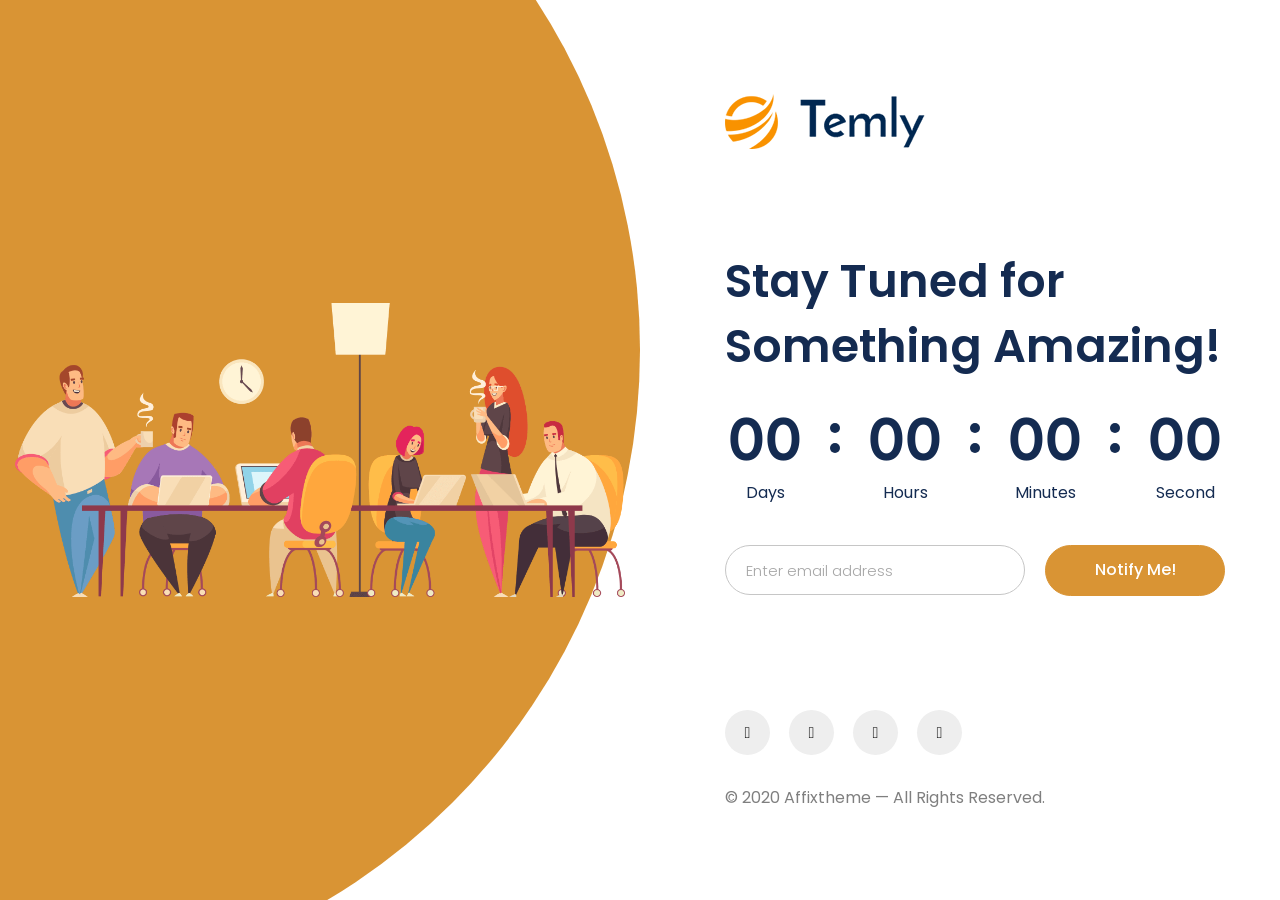
==== commit 8b904d93: "implemented coming soon page." ====
--- a/index.html
+++ b/index.html
@@ -1,1931 +1,123 @@
-<!DOCTYPE html>
-<html lang="en-US">
+<!doctype html>
+<html class="no-js" lang="">
 
 <head>
-    <!-- Required meta tags -->
-    <meta charset="utf-8" />
-    <meta name="viewport" content="width=device-width, initial-scale=1, shrink-to-fit=no" />
-    <meta name="discrption" content="parallax one page" />
-    <meta name="keyword" content="agency, business, corporate, creative, freelancer, interior, joomla template, K2 Blog, minimal, modern, multipurpose, personal, portfolio, responsive, simple" />
-
-    <!--  Title -->
-    <title>WilyLab - Creative Web Agency</title>
-
-    <!-- Font Google -->
-    <link rel="preload" href="https://fonts.googleapis.com/css2?family=Karla:wght@400;500&family=Poppins:wght@400;500;600;700&display=swap" as="style" onload="this.onload=null;this.rel='stylesheet'">
-    <noscript>
-    <link href="https://fonts.googleapis.com/css2?family=Karla:wght@400;500&family=Poppins:wght@400;500;600;700&display=swap"
-            rel="stylesheet">
-    </noscript>
-
-    <link rel="preload" href="http://theme.dsngrid.com/video/grida.mp4" as="video" type="video/mp4">
-    <link rel="preload" href="assets/img/services/layout.svg" as="image">
-
-    <link rel="shortcut icon" href="assets/img/favicon.ico" type="image/x-icon" />
-    <link rel="icon" href="assets/img/favicon.ico" type="image/x-icon" />
-
-    <!-- custom styles (optional) -->
-    <link href="assets/css/plugins.css" rel="stylesheet" />
-    <link href="assets/css/style.css" rel="stylesheet" />
+    <meta charset="utf-8">
+    <meta http-equiv="x-ua-compatible" content="ie=edge">
+    <title>Temly Demo-11</title>
+    <meta name="description" content="">
+    <meta name="viewport" content="width=device-width, initial-scale=1">
+    <!-- Favicon -->
+    <link rel="shortcut icon" type="image/x-icon" href="media/favicon.png">
+    <!-- Bootstrap CSS -->
+    <link rel="stylesheet" href="css/bootstrap.min.css">
+    <!-- Fontawesome CSS -->
+    <link rel="stylesheet" href="css/fontawesome-all.min.css">
+    <!-- Flaticon CSS -->
+    <link rel="stylesheet" href="font/flaticon.css">
+    <!-- Custom Animation CSS -->
+    <link rel="stylesheet" href="css/fxt-animation.css">
+    <!-- Google Web Fonts -->
+    <link href="https://fonts.googleapis.com/css2?family=Poppins:wght@300;400;500;600;700&display=swap" rel="stylesheet">
+    <link href="https://fonts.googleapis.com/css2?family=Quicksand:wght@300;400;500;600;700&display=swap" rel="stylesheet">
+    <!-- Custom CSS -->
+    <link rel="stylesheet" href="style.css">
 </head>
 
-<!--classic-menu-->
-
-<body class="v-light dsn-effect-scroll dsn-cursor-effect dsn-ajax">
-
-
-    <!-- ========== Loading Page ========== -->
-    <div class="preloader">
-        <span class="percent v-middle">0</span>
-        <span class="loading-text text-uppercase">Loading ...</span>
-        <div class="preloader-bar">
-            <div class="preloader-progress"></div>
-        </div>
-        <h1 class="title v-middle">
-            <span class="letter-stroke">WILYLAB</span>
-            <span class="text-fill">WILYLAB</span>
-        </h1>
-    </div>
-    <!-- ========== End Loading Page ========== -->
-
-    
-    <!-- ========== Menu ========== -->
-    <div class="site-header dsn-load-animate dsn-container">
-        <div class="extend-container d-flex w-100 align-items-baseline justify-content-between align-items-end">
-            <div class="inner-header p-relative">
-                <div class="main-logo">
-                    <a href="index.html" data-dsn="parallax">
-                        <img class="light-logo"
-                            src="[data-uri]"
-                            data-dsn-src="assets/img/logo.png" alt="" />
-                        <img class="dark-logo"
-                            src="[data-uri]"
-                            data-dsn-src="assets/img/logo-dark.png" alt="" />
-                    </a>
-                </div>
-            </div>
-            <div class="menu-icon d-flex align-items-baseline">
-                <div class="text-menu p-relative  font-heading text-transform-upper">
-                    <div class="p-absolute text-button">Menu</div>
-                    <div class="p-absolute text-open">Open</div>
-                    <div class="p-absolute text-close">Close</div>
-                </div>
-                <div class="icon-m" data-dsn="parallax" data-dsn-move="10">
-                    <span class="menu-icon-line p-relative d-inline-block icon-top"></span>
-                    <span class="menu-icon-line p-relative d-inline-block icon-center"></span>
-                    <span class="menu-icon-line p-relative d-block icon-bottom"></span>
-                </div>
-            </div>
-            <nav class="accent-menu dsn-container main-navigation p-absolute  w-100  d-flex align-items-baseline ">
-                <div class="menu-cover-title">Menu</div>
-                <ul class="extend-container p-relative d-flex flex-column justify-content-center h-100">
-
-                    <li class="dsn-active dsn-drop-down">
-                        <a href="#" class="user-no-selection">
-
-                            <span class="dsn-title-menu">Demos</span>
-                            <span class="dsn-meta-menu">01</span>
-                            <span class="dsn-bg-arrow"></span>
-                        </a>
-
-
-                        <ul>
-                            <li class="dsn-back-menu">
-                                <img src="[data-uri]"
-                                    data-dsn-src="assets/img/left-chevron.svg" alt="">
-                                <span class="dsn-title-menu">Demos</span>
-                            </li>
-                            <li>
-                                <a href="demo.html">
-                                    <span class="dsn-title-menu">Main Demos</span>
-                                    <span class="dsn-meta-menu">01</span>
-                                </a>
-                            </li>
-                            <li>
-                                <a href="demo-2.html">
-                                    <span class="dsn-title-menu">Demo 2</span>
-                                    <span class="dsn-meta-menu">02</span>
-                                </a>
-                            </li>
-
-                            <li>
-                                <a href="demo-3.html">
-                                    <span class="dsn-title-menu">Demo 3</span>
-                                    <span class="dsn-meta-menu">03</span>
-                                </a>
-                            </li>
-
-                            <li>
-                                <a href="personal.html">
-                                    <span class="dsn-title-menu">personal</span>
-                                    <span class="dsn-meta-menu">04</span>
-                                </a>
-                            </li>
-
-                        </ul>
-                    </li>
-
-                    
-
-                    <li class="dsn-drop-down">
-                        <a href="#" class="user-no-selection">
-
-                            <span class="dsn-title-menu">Sliders Distortion</span>
-                            <span class="dsn-meta-menu">02</span>
-                            <span class="dsn-bg-arrow"></span>
-                        </a>
-
-
-                        <ul>
-                            <li class="dsn-back-menu">
-                                <img src="[data-uri]"
-                                    data-dsn-src="assets/img/left-chevron.svg" alt="">
-                                <span class="dsn-title-menu">Sliders</span>
-                            </li>
-
-                            <li>
-                                <a href="slider-webgel-horizontal.html">
-                                    <span class="dsn-title-menu">Fullscreen  /  Distortion  /  Horizontal</span>
-                                    <span class="dsn-meta-menu">01</span>
-                                </a>
-                            </li>
-
-                            <li>
-                                <a href="slider-webgel-horizontal-2.html">
-                                    <span class="dsn-title-menu">Half Left /  Distortion  /  Horizontal</span>
-                                    <span class="dsn-meta-menu">02</span>
-                                </a>
-                            </li>
-
-                            <li>
-                                <a href="slider-webgel-horizontal-3.html">
-                                    <span class="dsn-title-menu">Half Right /  Distortion  /  Horizontal</span>
-                                    <span class="dsn-meta-menu">03</span>
-                                </a>
-                            </li>
-
-                            <li>
-                                <a href="slider-webgel-vertical.html">
-                                    <span class="dsn-title-menu">Fullscreen /  Distortion  /  vertical</span>
-                                    <span class="dsn-meta-menu">04</span>
-                                </a>
-                            </li>
-
-                            <li>
-                                <a href="slider-webgel-vertical-2.html">
-                                    <span class="dsn-title-menu">Half Left /  Distortion  /  vertical</span>
-                                    <span class="dsn-meta-menu">05</span>
-                                </a>
-                            </li>
-
-                            <li>
-                                <a href="slider-webgel-vertical-3.html">
-                                    <span class="dsn-title-menu">Half Right /  Distortion  /  vertical</span>
-                                    <span class="dsn-meta-menu">06</span>
-                                </a>
-                            </li>
-                        </ul>
-
-                    </li>
-
-                    <li class="dsn-drop-down">
-                        <a href="#" class="user-no-selection">
-
-                            <span class="dsn-title-menu">Sliders parallax</span>
-                            <span class="dsn-meta-menu">03</span>
-                            <span class="dsn-bg-arrow"></span>
-                        </a>
-
-
-                        <ul>
-                            <li class="dsn-back-menu">
-                                <img src="[data-uri]"
-                                    data-dsn-src="assets/img/left-chevron.svg" alt="">
-                                <span class="dsn-title-menu">Sliders</span>
-                            </li>
-
-                            <li>
-                                <a href="slider.html">
-                                    <span class="dsn-title-menu">Fullscreen / parallax / horizontal</span>
-                                    <span class="dsn-meta-menu">01</span>
-                                </a>
-                            </li>
-
-                            <li>
-                                <a href="slider-2.html">
-                                    <span class="dsn-title-menu">Half Left / parallax / Horizontal</span>
-                                    <span class="dsn-meta-menu">02</span>
-                                </a>
-                            </li>
-
-                            <li>
-                                <a href="slider-3.html">
-                                    <span class="dsn-title-menu">Half Right / parallax / Horizontal</span>
-                                    <span class="dsn-meta-menu">03</span>
-                                </a>
-                            </li>
-
-                            <li>
-                                <a href="slider-vertical.html">
-                                    <span class="dsn-title-menu">Fullscreen / parallax / vertical</span>
-                                    <span class="dsn-meta-menu">04</span>
-                                </a>
-                            </li>
-
-                            <li>
-                                <a href="slider-vertical-2.html">
-                                    <span class="dsn-title-menu">Half Left / parallax / vertical</span>
-                                    <span class="dsn-meta-menu">05</span>
-                                </a>
-                            </li>
-
-                            <li>
-                                <a href="slider-vertical-3.html">
-                                    <span class="dsn-title-menu">Half Left / parallax / vertical</span>
-                                    <span class="dsn-meta-menu">06</span>
-                                </a>
-                            </li>
-
-                        </ul>
-
-                    </li>
-
-                    <li>
-                        <a href="about.html">
-
-                            <span class="dsn-title-menu">About</span>
-                            <span class="dsn-meta-menu">04</span>
-                            <span class="dsn-bg-arrow"></span>
-                        </a>
-                    </li>
-
-                    <li class="dsn-drop-down">
-                        <a href="#" class="user-no-selection">
-
-                            <span class="dsn-title-menu">Portfolio</span>
-                            <span class="dsn-meta-menu">05</span>
-                            <span class="dsn-bg-arrow"></span>
-                        </a>
-
-
-                        <ul>
-                            <li class="dsn-back-menu">
-                                <img src="[data-uri]"
-                                    data-dsn-src="assets/img/left-chevron.svg" alt="">
-                                <span class="dsn-title-menu">Portfolio</span>
-                            </li>
-
-
-
-                            <li>
-                                <a href="work.html">
-                                    <span class="dsn-title-menu">Work</span>
-                                    <span class="dsn-meta-menu">01</span>
-                                </a>
-                            </li>
-
-                            <li>
-                                <a href="work-2.html">
-                                    <span class="dsn-title-menu">Work 3 Colum</span>
-                                    <span class="dsn-meta-menu">02</span>
-                                </a>
-                            </li>
-
-                            <li>
-                                <a href="work-3.html">
-                                    <span class="dsn-title-menu">Work Hover</span>
-                                    <span class="dsn-meta-menu">03</span>
-                                </a>
-                            </li>
-
-                            <li>
-                                <a href="work-4.html">
-                                    <span class="dsn-title-menu">Work 2 Colum</span>
-                                    <span class="dsn-meta-menu">04</span>
-                                </a>
-                            </li>
-
-                            <li>
-                                <a href="work-5.html">
-                                    <span class="dsn-title-menu">Work Style 2</span>
-                                    <span class="dsn-meta-menu">05</span>
-                                </a>
-                            </li>
-
-                            <li>
-                                <a href="stories.html">
-                                    <span class="dsn-title-menu">stories</span>
-                                    <span class="dsn-meta-menu">06</span>
-                                </a>
-                            </li>
-
-                        </ul>
-
-                    </li>
-
-                    <li>
-                        <a href="contact.html" class="user-no-selection">
-
-                            <span class="dsn-title-menu">Contact</span>
-                            <span class="dsn-meta-menu">06</span>
-                            <span class="dsn-bg-arrow"></span>
-                        </a>
-                    </li>
-                </ul>
-                <div class="container-content  p-absolute h-100 left-60 d-flex flex-column justify-content-center">
-                    <div class="nav__info">
-                        <div class="nav-content">
-                            <p class="title-line">
-                                Studio</p>
-                            <p>
-                                26-30 New Damietta<br>
-                                El-Mahalla El-Kubra, SK1 66LM</p>
-                        </div>
-                        <div class="nav-content">
-                            <p class="title-line">
-                                Contact</p>
-                            <p class="links over-hidden">
-                                <a href="#" data-hover-text="+00 (2)012 3321" class="link-hover">+00 (2)012 3321</a>
-                            </p>
-                            <p class="links  over-hidden">
-                                <a href="#" data-hover-text="info@dsngrid.com" class="link-hover">info@dsngrid.com</a>
-                            </p>
-                        </div>
-                    </div>
-                    <div class="nav-social nav-content">
-                        <div class="nav-social-inner p-relative">
-                            <p class="title-line">
-                                Follow us</p>
-                            <ul>
-                                <li>
-                                    <a href="#" target="_blank" rel="nofollow">Dribbble.
-                                        <div class="icon-circle"></div>
-                                    </a>
-                                </li>
-                                <li>
-                                    <a href="#" target="_blank" rel="nofollow">Behance.
-                                        <div class="icon-circle"></div>
-                                    </a>
-                                </li>
-                                <li>
-                                    <a href="#" target="_blank" rel="nofollow">Linkedin.
-                                        <div class="icon-circle">
+<body>
+    <!--[if lt IE 8]>
+        <p class="browserupgrade">You are using an <strong>outdated</strong> browser. Please <a href="http://browsehappy.com/">upgrade your browser</a> to improve your experience.</p>
+    <![endif]--> 
+    <!-- Page Loader Start -->
+    <div id="preloader"></div>
+    <!-- Page Loader End -->  
+    <div class="wrapper">
+        <!-- Main Body Area Start Here -->   
+        <div class="fxt-template has-animation">    
+            <div class="container-fluid">    
+                <div class="row align-items-center">    
+                    <div class="col-lg-6 d-none d-lg-block">    
+                        <div class="fxt-banner">
+                            <div class="translate-left-100 transition-150 transition-delay-1500"> 
+                                <img src="media/figure/banner.png" alt="Banner">
+                            </div>
+                        </div> 
+                    </div> 
+                    <div class="col-lg-6 col-12">          
+                        <div class="fxt-main-content">   
+                            <div class="translate-bottom-100 transition-100 transition-delay-2200">  
+                                <div class="fxt-logo">
+                                    <a href="#"><img src="media/logo-light.png" alt="Logo"></a>
+                                </div>   
+                            </div> 
+                            <div class="translate-bottom-100 transition-100 transition-delay-2400">    
+                                <h1 class="fxt-main-title">Stay Tuned for Something Amazing!</h1>
+                            </div>
+                            <div class="translate-bottom-100 transition-100 transition-delay-2600">   
+                                <div class="fxt-countdown">
+                                    <div class="countdown"></div>
+                                </div> 
+                            </div>
+                            <div class="translate-bottom-100 transition-100 transition-delay-2800">   
+                                <form action="php/subscribe.php" class="subscribe-form" method="POST" data-pixsaas="newsletter-subscribe">
+                                    <div id="subscribe-input-group" class="input-group stylish-input-group">
+                                        <input type="email" name="email" class="form-control" id="newsletter-form-email" placeholder="Enter email address">
+                                        <span class="input-group-addon">
+                                            <button id="subscribe-button" type="submit">Notify Me!</button>
+                                        </span>
+                                    </div>
+                                    <div class="clearfix"></div>
+                                    <div class="form-result alert">
+                                        <div class="content"></div>
+                                    </div>
+                                </form> 
+                            </div>              
+                            <div class="fxt-socials">
+                                <ul>
+                                    <li class="fxt-facebook">
+                                        <div class="translate-bottom-100 transition-100 transition-delay-3000">  
+                                            <a href="#" title="Facebook"><i class="fab fa-facebook-f"></i></a>
                                         </div>
-                                    </a>
-                                </li>
-                                <li>
-                                    <a href="#" target="_blank" rel="nofollow">Twitter.
-                                        <div class="icon-circle"></div>
-                                    </a>
-                                </li>
-
-                            </ul>
-                        </div>
-                    </div>
-                </div>
-            </nav>
-        </div>
-    </div>
-    <!-- ========== End Menu ========== -->
-
-
-    <main class="main-root">
-
-        <!-- ========== side box left ========== -->
-        <div class="side-bar-full">
-            <div class="side-box-left ">
-                <div class="side-menu border-left border-right p-relative h-100 d-flex justify-content-center">
-                    <div class="page-active">
-                        <h2 class="text-uppercase">Home</h2>
-                    </div>
-                </div>
-            </div>
-            <div class="side-box-right text-stroke border-right text-uppercase">
-                <div class="text-inner over-hidden">
-                    <div class="text-stroke-box">
-                        <div class="text-stroke-inner">wilylab creative agency</div>
+                                    </li>
+                                    <li class="fxt-twitter">
+                                        <div class="translate-bottom-100 transition-100 transition-delay-3100">  
+                                            <a href="#" title="twitter"><i class="fab fa-twitter"></i></a>
+                                        </div>
+                                    </li>
+                                    <li class="fxt-google">
+                                        <div class="translate-bottom-100 transition-100 transition-delay-3200">  
+                                            <a href="#" title="google"><i class="fab fa-google-plus-g"></i></a>
+                                        </div>
+                                    </li>
+                                    <li class="fxt-linkedin">
+                                        <div class="translate-bottom-100 transition-100 transition-delay-3300">  
+                                            <a href="#" title="linkedin"><i class="fab fa-linkedin-in"></i></a>
+                                        </div>
+                                    </li>
+                                </ul>
+                            </div>
+                            <div class="translate-bottom-100 transition-100 transition-delay-3500">  
+                                <div class="fxt-copyright">&copy; 2020 Affixtheme — All Rights Reserved.</div>               
+                            </div>           
+                        </div>           
                     </div>
                 </div>
             </div>
         </div>
-        <!-- ========== End side box left ========== -->
-
-
-        <div id="dsn-scrollbar">
-            <div class=" inner-content">
-                <div class="wrapper ">
-                    <!-- ========== Slider Parallax ========== -->
-                    <div class="p-relative h-100">
-                        <div class="main-slider full-width has-horizontal dsn-header-animation  v-dark-head">
-
-                            <div class="swiper-container slide-inner bg-container dsn-hero-parallax-img  h-100">
-                                <div class="swiper-wrapper">
-                                    <div class="swiper-slide over-hidden">
-                                        <div class="image-bg w-100 h-100 " data-overlay="5" data-swiper-parallax="50%">
-                                            <img class="cover-bg-img"
-                                                data-dsn-position="10% 10%"
-                                                src="[data-uri]"
-                                                data-dsn-src="assets/img/project/project1/1.jpg" alt="">
-                                        </div>
-                                        <div class="slide-content p-absolute">
-                                            <div class="content p-relative">
-                                                <div class="metas d-inline-block mb-25">
-                                                    <span>Fashion</span>
-                                                    <span>Photography</span>
-                                                </div>
-                                                <div class="d-block"></div>
-                                                <a href="project-1.html" class="effect-ajax has-box-mod move-circle"
-                                                    data-dsn="parallax" data-dsn-color="#393531" data-dsn-ajax="slider">
-                                                    <h1 class="title">
-                                                        Exclusive <br>hand watches
-                                                    </h1>
-                                                </a>
-                                                <p class="description border-before mt-25 max-w570">
-                                                    Photography for Grönefeld, The Horological Brothers. Multiple Grand
-                                                    Prix
-                                                    d’Horlogerie de Genève award winning watchmaking. They create
-                                                    exclusive
-                                                    handmade timepieces
-                                                </p>
-
-                                                <a href="project-1.html"
-                                                    class="link-custom v-light-head background-main image-zoom move-circle mt-30 effect-ajax"
-                                                    data-dsn-ajax="slider" data-dsn="parallax">
-                                                    View Case
-                                                </a>
-
-
-                                            </div>
-                                        </div>
-                                    </div>
-                                    <div class="swiper-slide over-hidden">
-                                        <div class="image-bg w-100 h-100 " data-overlay="5" data-swiper-parallax="50%">
-                                            <img class="cover-bg-img" 
-                                            src="[data-uri]"
-                                            data-dsn-src="assets/img/project/project2/1.jpg" alt="">
-                                        </div>
-                                        <div class="slide-content p-absolute">
-                                            <div class="content p-relative">
-                                                <div class="metas d-inline-block mb-25">
-                                                    <span>Photography</span>
-                                                    <span>Car</span>
-                                                </div>
-                                                <div class="d-block"></div>
-                                                <a href="project-2.html" class="effect-ajax has-box-mod move-circle"
-                                                    data-dsn="parallax" data-dsn-color="#284762" data-dsn-ajax="slider">
-                                                    <h1 class="title">
-                                                        BMW <br> 1er "ADAM"
-                                                    </h1>
-                                                </a>
-                                                <p class="description border-before mt-25 max-w570">
-                                                    ADAM Personal lifestyle project Photography: Marc and David Model:
-                                                    Adam
-                                                    Posch Modelagency: Brodybookings Hair & Make-up: Jenny Bonbon
-                                                </p>
-
-                                                <a href="project-2.html"
-                                                    class="link-custom v-light-head background-main image-zoom move-circle mt-30 effect-ajax"
-                                                    data-dsn-ajax="slider" data-dsn="parallax">
-                                                    View Case
-                                                </a>
-
-
-                                            </div>
-                                        </div>
-                                    </div>
-                                    <div class="swiper-slide over-hidden">
-                                        <div class="image-bg w-100 h-100 " data-overlay="5" data-swiper-parallax="50%">
-                                            <img class="cover-bg-img" 
-                                            src="[data-uri]"
-                                            data-dsn-src="assets/img/project/project3/1.jpg" alt="">
-                                        </div>
-                                        <div class="slide-content p-absolute">
-                                            <div class="content p-relative">
-                                                <div class="metas d-inline-block mb-25">
-                                                    <span>Architecture</span>
-                                                </div>
-                                                <div class="d-block"></div>
-                                                <a href="project-3.html" class="effect-ajax has-box-mod move-circle"
-                                                    data-dsn="parallax" data-dsn-color="#17252b" data-dsn-ajax="slider">
-                                                    <h1 class="title">
-                                                        Wheel <br> house Hotel
-                                                    </h1>
-                                                </a>
-                                                <p class="description border-before mt-25 max-w570">
-                                                    The Wheelhouse Hotel is a modern boutique hotel located in
-                                                    Wrigleyville, an area adjacent to Wrigley Stadium–the iconic Major
-                                                    League Baseball park and home of the Chicago Cubs.
-                                                </p>
-
-                                                <a href="project-3.html"
-                                                    class="link-custom v-light-head background-main image-zoom move-circle mt-30 effect-ajax"
-                                                    data-dsn-ajax="slider" data-dsn="parallax">
-                                                    View Case
-                                                </a>
-
-
-                                            </div>
-                                        </div>
-                                    </div>
-                                    <div class="swiper-slide over-hidden">
-                                        <div class="image-bg w-100 h-100 " data-overlay="5" data-swiper-parallax="50%">
-                                            <img class="cover-bg-img" 
-                                            src="[data-uri]"
-                                            data-dsn-src="assets/img/project/project4/1.jpg" alt="">
-                                        </div>
-                                        <div class="slide-content p-absolute">
-                                            <div class="content p-relative">
-                                                <div class="metas d-inline-block mb-25">
-                                                    <span>Product</span>
-                                                </div>
-                                                <div class="d-block"></div>
-                                                <a href="project-4.html" class="effect-ajax has-box-mod move-circle"
-                                                    data-dsn="parallax" data-dsn-color="#2c2e30" data-dsn-ajax="slider">
-                                                    <h1 class="title">
-                                                        Super Blue <br>Tooth brush
-                                                    </h1>
-                                                </a>
-                                                <p class="description border-before mt-25 max-w570">
-                                                    SuperBlue is a manual toothbrush designed for
-                                                    longevity in a market that emphasizes disposability.
-                                                </p>
-
-                                                <a href="project-4.html"
-                                                    class="link-custom v-light-head background-main image-zoom move-circle mt-30 effect-ajax"
-                                                    data-dsn-ajax="slider" data-dsn="parallax">
-                                                    View Case
-                                                </a>
-
-
-                                            </div>
-                                        </div>
-                                    </div>
-                                    <div class="swiper-slide over-hidden">
-                                        <div class="image-bg w-100 h-100 " data-overlay="5" data-swiper-parallax="50%">
-                                            <img class="cover-bg-img" 
-                                            src="[data-uri]"
-                                            data-dsn-src="assets/img/project/project5/1.jpg" alt=""
-                                                data-dsn-position="50% 32%">
-                                        </div>
-                                        <div class="slide-content p-absolute">
-                                            <div class="content p-relative">
-                                                <div class="metas d-inline-block mb-25">
-                                                    <span>Branding</span>
-                                                </div>
-                                                <div class="d-block"></div>
-                                                <a href="project-5.html" class="effect-ajax has-box-mod move-circle"
-                                                    data-dsn="parallax" data-dsn-color="#313130" data-dsn-ajax="slider">
-                                                    <h1 class="title">
-                                                        ZND <br> the sound
-                                                    </h1>
-                                                </a>
-                                                <p class="description border-before mt-25 max-w570">
-                                                    Master Thesis - 2018 ZND is an audio-based product family, aiming to
-                                                    enhance the personal music experience.
-                                                </p>
-
-                                                <a href="project-5.html"
-                                                    class="link-custom v-light-head background-main image-zoom move-circle mt-30 effect-ajax"
-                                                    data-dsn-ajax="slider" data-dsn="parallax">
-                                                    View Case
-                                                </a>
-
-
-                                            </div>
-                                        </div>
-                                    </div>
-                                    <div class="swiper-slide over-hidden">
-                                        <div class="image-bg w-100 h-100 " data-overlay="2" data-swiper-parallax="50%">
-                                            <img class="cover-bg-img" 
-                                            src="[data-uri]"
-                                            data-dsn-src="assets/img/project/project6/1.jpg" alt="">
-                                        </div>
-                                        <div class="slide-content p-absolute">
-                                            <div class="content p-relative">
-                                                <div class="metas d-inline-block mb-25">
-                                                    <span>Photography</span>
-                                                </div>
-                                                <div class="d-block"></div>
-                                                <a href="project-6.html" class="effect-ajax has-box-mod move-circle"
-                                                    data-dsn="parallax" data-dsn-color="#313130" data-dsn-ajax="slider">
-                                                    <h1 class="title">
-                                                        The <br> Confrontations
-                                                    </h1>
-                                                </a>
-                                                <p class="description border-before mt-25 max-w570">
-                                                    Confrontations (2019) It's been a while since I shot any work that I
-                                                    felt really excited about but this weekend did just that for me.
-                                                </p>
-
-                                                <a href="project-6.html"
-                                                    class="link-custom v-light-head background-main image-zoom move-circle mt-30 effect-ajax"
-                                                    data-dsn-ajax="slider" data-dsn="parallax">
-                                                    View Case
-                                                </a>
-
-
-                                            </div>
-                                        </div>
-                                    </div>
-                                    <div class="swiper-slide over-hidden">
-                                        <div class="image-bg w-100 h-100 before-z-index" data-overlay="5"
-                                            data-swiper-parallax="50%">
-                                            <img class="cover-bg-img p-absolute hidden"
-                                                src="assets/img/project/project7/1-sm.jpg"
-                                                data-dsn-src="assets/img/project/project7/1.jpg" alt="">
-                                            <div class="p-relative " data-dsn="video">
-                                                <video class="dsn-video" preload="none"
-                                                    data-dsn-poster="assets/img/project/project7/1.jpg" autoplay loop
-                                                    muted playsinline>
-                                                    <source src="http://theme.dsngrid.com/video/grida.mp4"
-                                                        type="video/mp4">
-                                                </video>
-                                            </div>
-                                        </div>
-                                        <div class="slide-content p-absolute">
-                                            <div class="content p-relative">
-                                                <div class="metas d-inline-block mb-25">
-                                                    <span>Photography</span>
-                                                    <span>Brand</span>
-                                                    <span>Video</span>
-                                                </div>
-                                                <div class="d-block"></div>
-                                                <a href="project-7.html" class="effect-ajax has-box-mod move-circle"
-                                                    data-dsn="parallax" data-dsn-ajax="slider">
-                                                    <h1 class="title">
-                                                        BEYOND <br> THE LIGHT
-                                                    </h1>
-                                                </a>
-                                                <p class="description border-before mt-25 max-w570">
-                                                    European launch campaign for the Oppo Reno4 Series
-                                                    TV spot exclusively shot on Oppo Reno4 mobiles, directed by Simon
-                                                    Duhamel.
-                                                </p>
-
-                                                <a href="project-7.html"
-                                                    class="link-custom v-light-head background-main image-zoom move-circle mt-30 effect-ajax"
-                                                    data-dsn-ajax="slider" data-dsn="parallax">
-                                                    View Case
-                                                </a>
-
-
-                                            </div>
-                                        </div>
-                                    </div>
-                                </div>
-                            </div>
-
-                            <div class="dsn-slider-content p-absolute h-100 w-100 ">
-                                <div class="dsn-container  d-flex align-items-center">
-                                    <div class="slider-current-index">01</div>
-                                </div>
-                            </div>
-                            <div
-                                class="control-nav p-absolute w-100  d-flex dsn-container align-items-center  justify-content-between ">
-                                <div class="dsn-pagination p-relative w-50">
-                                    <div class="slider-current-index">01</div>
-                                    <div class="swiper-pagination-control"></div>
-                                    <div class="slider-total-index"></div>
-                                </div>
-
-                                <div class="d-flex">
-                                    <div class="prev-container">
-                                        <div class="container-inner">
-                                            <div class="triangle"></div>
-                                            <svg class="circle" xmlns="http://www.w3.org/2000/svg" viewBox="0 0 24 24">
-                                                <g class="circle-wrap" fill="none" stroke-width="1"
-                                                    stroke-linejoin="round" stroke-miterlimit="10">
-                                                    <circle cx="12" cy="12" r="10.5"></circle>
-                                                </g>
-                                            </svg>
-                                        </div>
-                                    </div>
-                                    <div class="next-container">
-                                        <div class="container-inner">
-                                            <div class="triangle"></div>
-                                            <svg class="circle" xmlns="http://www.w3.org/2000/svg" width="24"
-                                                height="24" viewBox="0 0 24 24">
-                                                <g class="circle-wrap" fill="none" stroke-width="1"
-                                                    stroke-linejoin="round" stroke-miterlimit="10">
-                                                    <circle cx="12" cy="12" r="10.5"></circle>
-                                                </g>
-                                            </svg>
-                                        </div>
-                                    </div>
-                                </div>
-
-
-                            </div>
-                        </div>
-                    </div>
-
-                    <!-- ========== End Slider Parallax ========== -->
-
-                    <!-- ========== About Section ========== -->
-                    <section class="about p-relative dsn-container section-margin" data-dsn-title="About Us">
-                        <div class="section-title">
-                            <span class="tag-heading p-10 mb-15 background-section heading-color">About Company</span>
-                            <h2 class="heading-h2">We combine design, <br> thinking and technical</h2>
-                        </div>
-
-                        <div class="row">
-                            <div class="col-lg-7">
-                                <div class="p-relative text">
-                                    <h2 class="title-block ">We’re a creative agency <br> with an expertise in make
-                                        custom websites.</h2>
-
-                                    <p class="mt-30">Founded in 2000, Dsn Grid has become one of the
-                                        best
-                                        Digital
-                                        Agency in
-                                        ThemeForest.
-                                        Blue money going forward, but deploy to production.</p>
-
-                                    <p class="mt-10">Lorem ipsum dolor sit amet consectetur adipiscing elit do eiusmod
-                                        tempor
-                                        incididunt ut labore et dolore magna ut enim ad minim veniam nostrud
-                                        exercitation ullamco</p>
-
-                                    <ul class="mt-30 lest-icon">
-                                        <li>Wretium in metus dolor vehicula</li>
-                                        <li>Faucibus arcu erat a phasellus</li>
-                                        <li>Mauris fringilla lectus est mattis ac elit.</li>
-                                        <li>Wretium in metus dolor vehicula</li>
-                                    </ul>
-
-                                    <a href="#" class="link-custom v-light image-zoom mt-30" data-dsn="parallax">
-                                        About Us
-                                    </a>
-                                </div>
-                            </div>
-
-                            <div class="col-lg-5  ">
-                                <div class="box-experience  d-flex justify-content-center flex-column h-100">
-                                    <div class="numb-ex fw-bold cover-bg" data-dsn-bg="assets/img/about.gif">
-                                        25
-                                    </div>
-                                    <h3 class="mt-30">
-                                        <span class="letter-stroke">YEARS OF</span>
-                                        <br>
-                                        <span class="v-light heading-color p-5">
-                                            DIGITAL EXPERIENCE
-                                        </span>
-                                    </h3>
-                                </div>
-                            </div>
-                        </div>
-                    </section>
-                    <!-- ========== End About Section ========== -->
-
-                    <!-- ========== Service Section ========== -->
-                    <section class="services dsn-container p-relative section-margin " data-dsn-title="Our Service">
-                        <div class="section-title">
-                            <span class="tag-heading p-10 mb-15 background-section heading-color">Why Choose Us</span>
-                            <h2 class="heading-h2">We are delivering beautiful <br> digital products for you.</h2>
-                        </div>
-                        <div class="d-grid grid-md-2 grid-lg-3 dsn-isotope grid" data-dsn-item=".service-item">
-                            <div class="service-item">
-                                <div class="service-item-inner background-section style-box">
-                                    <div class="icon">
-                                        <img src="assets/img/services/developing.svg" alt="">
-                                    </div>
-                                    <div class="content-box">
-                                        <h4 class="title-block mt-20">Developing strategy</h4>
-                                        <p class="description mt-20">We develop the relationships that underpin the next
-                                            phase in your organisation’s growth. We do this by discerning the people.
-                                        </p>
-                                    </div>
-                                </div>
-                            </div>
-                            <div class="service-item">
-                                <div class="service-item-inner background-section style-box">
-                                    <div class="icon">
-                                        <img src="assets/img/services/mobile.svg" alt="">
-                                    </div>
-                                    <div class="content-box">
-                                        <h4 class="title-block mt-20">Mobile App</h4>
-                                        <p class="description mt-20">We develop the relationships that underpin the next
-                                            phase in your organisation’s growth. We do this by discerning the people.
-                                        </p>
-                                    </div>
-                                </div>
-                            </div>
-                            <div class="service-item">
-                                <div class="service-item-inner background-section style-box">
-                                    <div class="icon">
-                                        <img src="assets/img/services/business.svg" alt="">
-                                    </div>
-                                    <div class="content-box">
-                                        <h4 class="title-block mt-20">Business Planning</h4>
-                                        <p class="description mt-20">We develop the relationships that underpin the next
-                                            phase in your organisation’s growth. We do this by discerning the people.
-                                        </p>
-                                    </div>
-                                </div>
-                            </div>
-                            <div class="service-item">
-                                <div class="service-item-inner background-section style-box">
-                                    <div class="icon">
-                                        <img src="assets/img/services/customize.svg" alt="">
-                                    </div>
-                                    <div class="content-box">
-                                        <h4 class="title-block mt-20">Easy to customize</h4>
-                                        <p class="description mt-20">We develop the relationships that underpin the next
-                                            phase in your organisation’s growth. We do this by discerning the people.
-                                        </p>
-                                    </div>
-                                </div>
-                            </div>
-                            <div class="service-item">
-                                <div class="service-item-inner background-section style-box">
-                                    <div class="icon">
-                                        <img src="assets/img/services/development.svg" alt="">
-                                    </div>
-                                    <div class="content-box">
-                                        <h4 class="title-block mt-20">Web Development</h4>
-                                        <p class="description mt-20">We develop the relationships that underpin the next
-                                            phase in your organisation’s growth. We do this by discerning the people.
-                                        </p>
-                                    </div>
-                                </div>
-                            </div>
-                            <div class="service-item">
-                                <div class="service-item-inner background-section style-box">
-                                    <div class="icon">
-                                        <img src="assets/img/services/creative.svg" alt="">
-                                    </div>
-                                    <div class="content-box">
-                                        <h4 class="title-block mt-20">Creative Idea</h4>
-                                        <p class="description mt-20">We develop the relationships that underpin the next
-                                            phase in your organisation’s growth. We do this by discerning the people.
-                                        </p>
-                                    </div>
-                                </div>
-                            </div>
-                        </div>
-                    </section>
-                    <!-- ========== End Service Section ========== -->
-
-
-                    <!-- ==========  box description 2col  ========== -->
-                    <div class="p-relative">
-                        <div class="box-set-video bg-section p-absolute w-100 h-100 over-hidden top-0">
-                            <div class="before-z-index h-100" data-dsn-grid="move-up" data-overlay="7">
-                                <img class="p-absolute cover-bg-img has-top-bottom"
-                                    src="[data-uri]"
-                                    data-dsn-src="assets/img/header.jpg" alt="" data-dsn-move="20%">
-                            </div>
-                        </div>
-                        <div class=" dsn-container">
-                            <div class="row">
-                                <div class="col-xl-6 offset-xl-6 col-lg-7 offset-lg-5">
-                                    <div
-                                        class="pro-text p-relative background-section box-padding z-index-1 section-margin">
-                                        <div class="border-section-bottom mb-50">
-                                            <h2 class="heading-h2">
-                                                How is your <br> visual identity?
-                                            </h2>
-                                        </div>
-                                        <div class="description max-w570">
-
-
-                                            <p class="mb-10">
-                                                A system that young people around the world with a club culture and
-                                                techno
-                                                enthusiasts
-                                                feel identified.
-                                                We generated a simple logo that is the basis for generating a geometric
-                                                and
-                                                liquid
-                                                system.
-                                            </p>
-
-                                            <p>Founded in 2000, Dsn Grid has become one of the best Digital Agency
-                                                in ThemeForest. Blue money going forward, but deploy to production.</p>
-                                        </div>
-
-
-                                        <div class="box-video mt-40 d-flex align-items-center">
-                                            <a href="https://vimeo.com/175353205" class="vid c-hidden z-index-2">
-                                                <div class="play-btn image-zoom background-main heading-color move-circle d-flex align-items-center justify-content-center"
-                                                    data-dsn="parallax"><i class="fas fa-play"></i>
-                                                </div>
-                                            </a>
-
-                                            <h5 class="font-caps border-top border-bottom p-20">UNLIMITED POWER AND
-                                                CUSTOMIZATION
-                                            </h5>
-                                        </div>
-
-                                    </div>
-                                </div>
-                            </div>
-                        </div>
-                    </div>
-
-                    <!-- ========== End  box description 2col ========== -->
-
-
-                    <!-- ========== Work Section ========== -->
-                    <section class="our-work dsn-container dsn-filter p-relative section-margin"
-                        data-dsn-title="Lasts Work">
-                        <div class="section-title">
-                            <span class="tag-heading p-10 mb-15 background-section heading-color">Our Work</span>
-                            <h2 class="heading-h2">Take a look at our <br> latest projects:</h2>
-                        </div>
-
-                        <div class="filtering d-flex justify-content-between mb-50">
-                            <h3 class="title-block border-before">Latest Works</h3>
-                            <div class="filtering-wrap w-auto">
-                                <div class="filtering">
-                                    <div class="selector"></div>
-                                    <button type="button" data-filter="*" class="active">All</button>
-                                    <button type="button" data-filter=".brand">Brand</button>
-                                    <button type="button" data-filter=".photography">Photography</button>
-                                    <button type="button" data-filter=".fashion">Fashion</button>
-                                    <button type="button" data-filter=".product">Product</button>
-                                    <button type="button" data-filter=".architecture">Architecture</button>
-
-                                </div>
-                            </div>
-                        </div>
-
-                        <div class="projects-list gallery work-gallery d-grid grid-md-2 grid-lg-3 dsn-isotope grid"
-                            data-dsn-item=".work-item">
-
-                            <div class="work-item p-relative overflow-hidden fashion Photography">
-                                <a class="w-100 p-relative effect-ajax" href="project-1.html" data-dsn-ajax="work">
-                                    <div class="img-next-box p-relative before-z-index" data-overlay="5">
-                                        <img class="cover-bg-img " data-dsn-position="10% 10%" src="[data-uri]"
-                                            data-dsn-src="assets/img/project/project1/1.jpg" alt="">
-                                    </div>
-
-                                    <div class="box-content w-100 border-before mt-20">
-                                        <h4 class="title-block sec-title">
-                                            Exclusive <br> hand watches
-                                        </h4>
-                                        <div class="metas">
-                                            <span>Fashion</span>
-                                            <span>Photography</span>
-                                        </div>
-
-                                        <div class="view-project">View Project</div>
-                                    </div>
-                                </a>
-                            </div>
-                            <div class="work-item p-relative overflow-hidden photography">
-                                <a class="w-100 p-relative effect-ajax" href="project-2.html" data-dsn-ajax="work">
-                                    <div class="img-next-box p-relative before-z-index" data-overlay="5">
-                                        <img class="cover-bg-img"  src="[data-uri]"
-                                        data-dsn-src="assets/img/project/project2/1.jpg" alt="">
-                                    </div>
-
-                                    <div class="box-content w-100 border-before mt-20">
-                                        <h4 class="title-block sec-title">
-                                            BMW <br> 1er "ADAM"
-                                        </h4>
-                                        <div class="metas">
-                                            <span>Photography</span>
-                                        </div>
-
-                                        <div class="view-project">View Project</div>
-                                    </div>
-                                </a>
-                            </div>
-                            <div class="work-item p-relative overflow-hidden architecture">
-                                <a class="w-100 p-relative effect-ajax" href="project-3.html" data-dsn-ajax="work">
-                                    <div class="img-next-box p-relative before-z-index" data-overlay="5">
-                                        <img class="cover-bg-img" src="[data-uri]"
-                                        data-dsn-src="assets/img/project/project3/1.jpg" alt="">
-                                    </div>
-
-                                    <div class="box-content w-100 border-before mt-20">
-                                        <h4 class="title-block sec-title">
-                                            Wheel <br> house Hotel
-                                        </h4>
-                                        <div class="metas">
-                                            <span>Architecture</span>
-                                        </div>
-
-                                        <div class="view-project">View Project</div>
-                                    </div>
-                                </a>
-                            </div>
-                            <div class="work-item p-relative overflow-hidden product">
-                                <a class="w-100 p-relative effect-ajax" href="project-4.html" data-dsn-ajax="work">
-                                    <div class="img-next-box p-relative before-z-index" data-overlay="5">
-                                        <img class="cover-bg-img" src="[data-uri]"
-                                        data-dsn-src="assets/img/project/project4/1.jpg" alt="">
-                                    </div>
-
-                                    <div class="box-content w-100 border-before mt-20">
-                                        <h4 class="title-block sec-title">
-                                            Super Blue <br>Tooth brush
-                                        </h4>
-                                        <div class="metas">
-                                            <span>Product</span>
-                                        </div>
-
-                                        <div class="view-project">View Project</div>
-                                    </div>
-                                </a>
-                            </div>
-                            <div class="work-item p-relative overflow-hidden brand product">
-                                <a class="w-100 p-relative effect-ajax" href="project-5.html" data-dsn-ajax="work">
-                                    <div class="img-next-box p-relative before-z-index" data-overlay="5">
-                                        <img class="cover-bg-img" src="[data-uri]"
-                                        data-dsn-src="assets/img/project/project5/1.jpg" alt=""
-                                            data-dsn-position="50% 32%">
-                                    </div>
-
-                                    <div class="box-content w-100 border-before mt-20">
-                                        <h4 class="title-block sec-title">
-                                            ZND <br> the sound
-                                        </h4>
-                                        <div class="metas">
-                                            <span>Branding</span>
-                                            <span>Product</span>
-                                        </div>
-
-                                        <div class="view-project">View Project</div>
-                                    </div>
-                                </a>
-                            </div>
-                            <div class="work-item p-relative overflow-hidden Photography">
-                                <a class="w-100 p-relative effect-ajax" href="project-6.html" data-dsn-ajax="work">
-                                    <div class="img-next-box p-relative before-z-index" data-overlay="1">
-                                        <img class="cover-bg-img" src="[data-uri]"
-                                        data-dsn-src="assets/img/project/project6/1.jpg" alt="">
-                                    </div>
-
-                                    <div class="box-content w-100 border-before mt-20">
-                                        <h4 class="title-block sec-title">
-                                            The <br> Confrontations
-                                        </h4>
-                                        <div class="metas">
-                                            <span>Photography</span>
-                                        </div>
-
-                                        <div class="view-project">View Project</div>
-                                    </div>
-                                </a>
-                            </div>
-                        </div>
-                    </section>
-                    <!-- ========== End Work Section ========== -->
-
-                    <!-- ========== Video Section ========== -->
-                    <div class="section-video section-margin p-relative">
-                        <div class="bg-section p-relative">
-                            <div class="before-z-index" data-dsn-grid="move-up" data-overlay="1">
-                                <img class="cover-bg-img has-bigger-scale" src="[data-uri]"
-                                data-dsn-src="assets/img/project/project5/6.jpg" alt="" data-dsn-speed="40%">
-                            </div>
-
-                            <a href="https://vimeo.com/175353205" class="vid c-hidden v-middle z-index-2">
-                                <div class="play-btn image-zoom background-main heading-color move-circle"
-                                    data-dsn="parallax">
-                                    PLAY
-                                </div>
-                            </a>
-                        </div>
-                    </div>
-                    <!-- ========== End Video Section ========== -->
-
-                    <!-- ========== testimonials 2 ========== -->
-                    <section class="testimonials testimonials-two dsn-container p-relative mb-section dsn-swiper"
-                        data-dsn-title="our clients">
-                        <div class="section-title">
-                            <span class="tag-heading p-10 mb-15 background-section heading-color">
-                                Clients See
-                            </span>
-                            <h2 class="heading-h2">Feedback from <br> our clients.</h2>
-                        </div>
-
-                        <div class="testimonial-inner ">
-                            <div class="swiper-container">
-                                <div class="swiper-wrapper">
-                                    <div class="swiper-slide testimonial-item">
-                                        <i class="fas fa-quote-left"></i>
-                                        <div class="testimonial-content">
-                                            <p class="max-w750 p-large">"The designer is just amazing! Very good quality
-                                                and
-                                                taste.
-                                                This template is incredible beautiful. The overall
-                                                impression
-                                                is more than good.The support cannot be better. I wish
-                                                the
-                                                team all success!"</p>
-                                        </div>
-
-                                        <div class="testimonial-author d-flex align-items-center">
-                                            <div class="author">
-                                                <img src="assets/img/team/1.jpg" alt="">
-                                            </div>
-                                            <div class="author-text">
-                                                <h4>HellstarWorks</h4>
-                                                <h5>Envato Customer</h5>
-                                            </div>
-                                        </div>
-                                    </div>
-
-                                    <div class="swiper-slide testimonial-item">
-                                        <i class="fas fa-quote-left"></i>
-                                        <div class="testimonial-content">
-                                            <p class="max-w750 p-large">"First of all, I really enjoyed setting this up.
-                                                What a
-                                                great
-                                                layout and design. The support is fast and high quality.
-                                                They
-                                                really made an effort to make sure I got the help I
-                                                needed.
-                                                keep in mind that it is not only a great design, but
-                                                also it
-                                                is easy to change it up with little effort. Great Job!"</p>
-                                        </div>
-
-                                        <div class="testimonial-author d-flex align-items-center">
-                                            <div class="author">
-                                                <img src="assets/img/team/2.jpg" alt="">
-                                            </div>
-                                            <div class="author-text">
-                                                <h4>lindamiku</h4>
-                                                <h5>Marketing Manager</h5>
-                                            </div>
-                                        </div>
-                                    </div>
-
-                                    <div class="swiper-slide testimonial-item">
-                                        <i class="fas fa-quote-left"></i>
-                                        <div class="testimonial-content">
-                                            <p class="max-w750 p-large">"This theme is awesome and the designer is very
-                                                helpful.
-                                                I
-                                                had a few questions before purchase. He/She helped me
-                                                with
-                                                all the doubts. Also, they provide quick support. Thank
-                                                you
-                                                so much for a beautiful theme"</p>
-                                        </div>
-
-                                        <div class="testimonial-author d-flex align-items-center">
-                                            <div class="author">
-                                                <img src="assets/img/team/3.jpg" alt="">
-                                            </div>
-                                            <div class="author-text">
-                                                <h4>makrandpatne</h4>
-                                                <h5>Web Designer</h5>
-                                            </div>
-                                        </div>
-                                    </div>
-
-                                    <div class="swiper-slide testimonial-item">
-                                        <i class="fas fa-quote-left"></i>
-                                        <div class="testimonial-content">
-                                            <p class="max-w750 p-large">"Basically im using this theme as a base for my
-                                                new
-                                                website
-                                                and i couldnt be happier. Ran into some bumps but the
-                                                team
-                                                who developed this theme was there to help me with any
-                                                problems. Very slick nice ajax portfolio theme"</p>
-                                        </div>
-
-                                        <div class="testimonial-author d-flex align-items-center">
-                                            <div class="author">
-                                                <img src="assets/img/team/3.jpg" alt="">
-                                            </div>
-                                            <div class="author-text">
-                                                <h4>MTLGraphic</h4>
-                                                <h5>Graphic Design</h5>
-                                            </div>
-                                        </div>
-                                    </div>
-                                </div>
-                            </div>
-                            <div
-                                class="control-nav p-absolute w-100  d-flex dsn-container align-items-center  justify-content-between ">
-                                <div class="prev-container image-zoom move-circle background-theme" data-dsn="parallax">
-                                    <svg viewBox="0 0 40 40">
-                                        <path class="path circle" d="M20,2A18,18,0,1,1,2,20,18,18,0,0,1,20,2">
-                                        </path>
-                                        <polyline class="path" points="14.6 17.45 20 22.85 25.4 17.45">
-                                        </polyline>
-                                    </svg>
-                                </div>
-                                <div class="next-container image-zoom move-circle background-theme" data-dsn="parallax">
-                                    <svg viewBox="0 0 40 40">
-                                        <path class="path circle" d="M20,2A18,18,0,1,1,2,20,18,18,0,0,1,20,2">
-                                        </path>
-                                        <polyline class="path" points="14.6 17.45 20 22.85 25.4 17.45">
-                                        </polyline>
-                                    </svg>
-                                </div>
-                            </div>
-
-
-                        </div>
-                    </section>
-                    <!-- ========== End testimonials 2 ========== -->
-
-
-                    <!-- ========== blog list ========== -->
-                    <section class="blog dsn-container p-relative section-margin" data-dsn-title="Our Blog">
-                        <div class="section-title">
-                            <span class="tag-heading p-10 mb-15 background-section heading-color"> Lasts post</span>
-                            <h2 class="heading-h2">Latest And Greatest
-                                Post</h2>
-                        </div>
-
-                        <div class="blog-content">
-                            <div class="blog-item p-relative pt-50 pb-50 border-bottom">
-                                <div class="blog-item-inner p-relative">
-                                    <div class="left-box">
-                                        <a href="#">
-                                            <h4 class="title-block">Creativity is nothing but <br> a mind set free</h4>
-                                        </a>
-
-
-                                        <div class="link mt-15">
-                                            <a class="font-caps heading-color" href="#">
-                                                January 9,2020
-                                            </a>
-                                        </div>
-                                    </div>
-
-                                    <div class="right-box">
-                                        <p class="max-w570">Lorem ipsum is simply dummy text printing typesetting
-                                            industry lorem ipsum been dummy...</p>
-
-                                        <div class="blog-category mt-15">
-                                            <a class="font-caps heading-color" href="#">/ Uncategorized</a>
-                                        </div>
-                                    </div>
-                                </div>
-                            </div>
-
-                            <div class="blog-item p-relative pt-50 pb-50 border-bottom">
-                                <div class="blog-item-inner p-relative">
-                                    <div class="left-box">
-                                        <a href="#">
-                                            <h4 class="title-block">Extreme Athleticism <br> Is the New Midlife Crisis
-                                            </h4>
-                                        </a>
-
-
-                                        <div class="link mt-15">
-                                            <a class="font-caps heading-color" href="#">
-                                                January 9,2020
-                                            </a>
-                                        </div>
-                                    </div>
-
-                                    <div class="right-box">
-                                        <p class="max-w570">
-                                            Agile software development with Scrum is a collection of different
-                                            methodologies, work techniques and roles.
-                                        </p>
-
-                                        <div class="blog-category mt-15">
-                                            <a class="font-caps heading-color" href="#">/ Lifestyle</a>
-                                        </div>
-                                    </div>
-                                </div>
-                            </div>
-                            <div class="blog-item p-relative pt-50 pb-50 border-bottom">
-                                <div class="blog-item-inner p-relative">
-                                    <div class="left-box">
-                                        <a href="#">
-                                            <h4 class="title-block">
-                                                Top Photographers
-                                            </h4>
-                                        </a>
-
-
-                                        <div class="link mt-15">
-                                            <a class="font-caps heading-color" href="#">
-                                                January 9,2020
-                                            </a>
-                                        </div>
-                                    </div>
-
-                                    <div class="right-box">
-                                        <p class="max-w570">
-                                            Agile software development with Scrum is a collection of different
-                                            methodologies, work techniques and roles.
-                                        </p>
-
-                                        <div class="blog-category mt-15">
-                                            <a class="font-caps heading-color" href="#">/ Uncategorized</a>
-                                        </div>
-                                    </div>
-                                </div>
-                            </div>
-                        </div>
-                    </section>
-                    <!-- ========== End blog list ========== -->
-
-
-                    <!-- ========== Award Section ========== -->
-                    <section class="Awards p-relative dsn-container section-margin" data-dsn-title="Awards">
-                        <div class="section-title">
-                            <span class="tag-heading p-10 mb-15 background-section heading-color">
-                                Awards
-                            </span>
-                            <h2 class="heading-h2">
-                                Awards and recognitions: </h2>
-                        </div>
-
-                        <div class="row">
-                            <div
-                                class="column-Award d-flex align-items-center flex-column justify-content-center text-center">
-                                <div class="Award-item background-section padding-block w-100 padding-block">
-                                    <div class="img">
-                                        <svg width="91" height="79" viewBox="0 0 91 79" fill="none"
-                                            xmlns="http://www.w3.org/2000/svg">
-                                            <path
-                                                d="M51.981 75.5384H48.4543L47.6877 78H45.8477L49.3743 68.1538H51.2143L54.741 78H52.901L51.981 75.5384ZM50.141 69.8461C50.141 69.8461 49.9877 70.7692 49.681 71.3846L48.761 74H51.3677L50.4477 71.3846C50.4477 70.923 50.141 69.8461 50.141 69.8461Z"
-                                                fill="white" />
-                                            <path
-                                                d="M57.1924 68.1538H60.4124C61.4857 68.1538 61.9457 68.3077 62.4057 68.4615C63.3257 68.923 63.9391 69.8461 63.9391 71.0769C63.9391 72.3077 63.3257 73.3846 62.2524 73.8461C62.2524 73.8461 62.4057 74 62.5591 74.3077L64.5524 78H62.5591L60.5657 74.3077H58.8791V78H57.0391V68.1538H57.1924ZM60.5657 72.7692C61.4857 72.7692 62.0991 72.1538 62.0991 71.2307C62.0991 70.3077 61.6391 69.6923 60.2591 69.6923H58.8791V72.7692H60.5657Z"
-                                                fill="white" />
-                                            <path
-                                                d="M67.7734 68.1538H71.1468C74.2134 68.1538 76.2068 70 76.2068 73.0769C76.2068 76.1538 74.2134 78 71.1468 78H67.7734V68.1538ZM70.9934 76.4615C72.9868 76.4615 74.2134 75.2307 74.2134 73.0769C74.2134 70.923 72.8334 69.6923 70.9934 69.6923H69.4601V76.4615H70.9934Z"
-                                                fill="white" />
-                                            <path fill-rule="evenodd" clip-rule="evenodd"
-                                                d="M79.2716 75.5385C79.2716 75.5385 80.3449 76.6154 81.7249 76.6154C82.4916 76.6154 83.1049 76.1539 83.1049 75.3846C83.1049 73.6923 78.5049 74 78.5049 70.9231C78.5049 69.2308 79.8849 68 81.8782 68C83.8716 68 84.7916 69.0769 84.7916 69.0769L84.0249 70.6154C84.0249 70.6154 83.1049 69.6923 81.8782 69.6923C81.1116 69.6923 80.3449 70.1539 80.3449 70.9231C80.3449 72.6154 84.9449 72.3077 84.9449 75.3846C84.9449 76.9231 83.7182 78.3077 81.7249 78.3077C79.5782 78.3077 78.3516 76.9231 78.3516 76.9231L79.2716 75.5385Z"
-                                                fill="white" />
-                                            <path fill-rule="evenodd" clip-rule="evenodd"
-                                                d="M31.741 68.1538L30.0544 74.923C29.901 75.5384 29.901 76 29.901 76C29.901 76 29.901 75.5384 29.7477 74.923L28.061 68.1538H26.5277L24.6877 74.923C24.5344 75.5384 24.5344 76 24.5344 76C24.5344 76 24.5344 75.5384 24.381 74.923L23.1544 69.8461L22.2344 73.5384L23.3077 78H25.301L26.8344 72.1538C26.9877 71.5384 27.141 70.923 27.141 70.923C27.141 70.923 27.2944 71.5384 27.4477 72.1538L28.981 78H30.9744L33.581 68.1538H31.741Z"
-                                                fill="white" />
-                                            <path fill-rule="evenodd" clip-rule="evenodd"
-                                                d="M42.7791 68.1538L41.0924 74.923C41.0924 75.5384 41.0924 76 41.0924 76C41.0924 76 41.0924 75.5384 40.9391 74.923L39.2524 68.1538H37.7191L35.8791 74.923C35.7258 75.5384 35.7258 76 35.7258 76C35.7258 76 35.7258 75.5384 35.5724 74.923L34.3458 69.8461L33.4258 73.6923L34.4991 78.1538H36.4924L38.0258 72.3077C38.1791 71.6923 38.3324 71.0769 38.3324 71.0769C38.3324 71.0769 38.4858 71.6923 38.6391 72.3077L40.1724 78.1538H42.1658L44.7724 68.3077H42.7791V68.1538Z"
-                                                fill="white" />
-                                            <path
-                                                d="M6.13333 75.5384H2.76L1.84 78H0L3.52667 68.1538H5.36667L8.89333 78H7.05333L6.13333 75.5384ZM4.44667 69.8461C4.44667 69.8461 4.29333 70.7692 3.98667 71.3846L3.06667 74H5.82667L4.90667 71.3846C4.75333 70.923 4.44667 69.8461 4.44667 69.8461Z"
-                                                fill="white" />
-                                            <path fill-rule="evenodd" clip-rule="evenodd"
-                                                d="M18.7058 75.0769C18.8592 75.6923 18.8592 76.1538 18.8592 76.1538C18.8592 76.1538 18.8592 75.6923 19.0125 75.0769L20.6992 68.3077H22.5392L19.9325 78H17.9392L16.4058 72.1538C16.2525 71.5384 16.0992 70.923 16.0992 70.923C16.0992 70.923 15.9458 71.5384 15.7925 72.1538L14.2592 78H12.2658L9.8125 68.1538H11.6525L13.1858 74.923C13.3392 75.5384 13.3392 76 13.3392 76C13.3392 76 13.3392 75.5384 13.4925 74.923L15.3325 68.1538H16.8658L18.7058 75.0769Z"
-                                                fill="white" />
-                                            <path
-                                                d="M88.9328 71.3848C89.8528 71.3848 90.6194 72.154 90.6194 73.0771C90.6194 74.0001 89.8528 74.7694 88.9328 74.7694C88.0128 74.7694 87.2461 74.0001 87.2461 73.0771C87.2461 72.154 88.0128 71.3848 88.9328 71.3848ZM88.9328 74.6155C89.6994 74.6155 90.4661 74.0001 90.4661 73.0771C90.4661 72.154 89.8528 71.5386 88.9328 71.5386C88.1661 71.5386 87.3994 72.154 87.3994 73.0771C87.3994 74.0001 88.0128 74.6155 88.9328 74.6155ZM88.3194 72.154H88.9328C89.2394 72.154 89.5461 72.3078 89.5461 72.7694C89.5461 73.0771 89.3928 73.2309 89.2394 73.2309C89.2394 73.2309 89.2394 73.2309 89.2394 73.3848L89.5461 74.154H89.2394L88.7794 73.3848H88.3194V74.154H88.1661L88.3194 72.154ZM88.9328 73.0771C89.0861 73.0771 89.2394 72.9232 89.2394 72.7694C89.2394 72.6155 89.0861 72.4617 88.9328 72.4617H88.4728V73.2309H88.9328V73.0771Z"
-                                                fill="white" />
-                                            <path fill-rule="evenodd" clip-rule="evenodd"
-                                                d="M34.8077 35.5385L42.781 31.2308L35.881 27.6923L53.9744 18.4615C55.201 17.8462 57.041 16.3077 57.041 15.0769V0L45.541 5.84615L34.3477 0.153846V11.5385L24.6877 16.7692C23.461 17.3846 22.2344 18.9231 22.2344 20.1538V35.2308C22.2344 36.4615 23.1544 38 24.381 38.6154L32.8144 43.0769V38.9231C32.8144 37.8462 33.581 36.3077 34.8077 35.5385Z"
-                                                fill="white" />
-                                            <path fill-rule="evenodd" clip-rule="evenodd"
-                                                d="M67.4677 20.1537C67.3143 18.923 65.781 17.5383 64.7077 16.923L58.5743 12.4614V15.0768C58.5743 16.3076 58.1143 17.846 56.8877 18.4614L46.1543 24.3076L52.901 27.846L36.1877 36.923C34.961 37.5383 34.3477 39.0768 34.3477 40.3076V55.3845L45.6943 49.5383L57.041 55.3845V43.846L66.0877 38.6153C67.3143 37.9999 67.621 36.4614 67.621 35.2307L67.4677 20.1537Z"
-                                                fill="white" />
-                                        </svg>
-                                    </div>
-
-                                    <ul class="text">
-                                        <li>1 Site of the Day</li>
-                                        <li>1 Honorable mention</li>
-                                    </ul>
-                                </div>
-                            </div>
-
-                            <div
-                                class="column-Award d-flex align-items-center flex-column justify-content-center text-center">
-                                <div class="Award-item background-section padding-block w-100 padding-block">
-                                    <div class="img">
-                                        <svg width="51" height="74" viewBox="0 0 51 74" fill="none"
-                                            xmlns="http://www.w3.org/2000/svg">
-                                            <path fill-rule="evenodd" clip-rule="evenodd"
-                                                d="M0.175781 58.4257C0.175781 58.0815 0.263712 57.8234 0.351643 57.5652C0.439574 57.3071 0.615436 57.0489 0.791299 56.8768C0.967161 56.7048 1.23095 56.5327 1.49475 56.3606C1.75854 56.2745 2.11026 56.1885 2.46199 56.1885C2.72578 56.1885 2.90164 56.1885 3.16544 56.2745C3.3413 56.3606 3.51716 56.4466 3.69302 56.5327C3.86888 56.6187 3.95682 56.7048 4.04475 56.8768C4.13268 56.9629 4.13268 57.135 4.13268 57.221C4.13268 57.3071 4.13268 57.4792 4.04475 57.4792C3.95682 57.5652 3.86888 57.5652 3.78095 57.5652C3.69302 57.5652 3.60509 57.5652 3.51716 57.5652C3.42923 57.5652 3.3413 57.4792 3.25337 57.3931C3.16544 57.3071 3.07751 57.3071 2.90164 57.221C2.81371 57.135 2.63785 57.135 2.46199 57.135C2.19819 57.135 1.9344 57.221 1.67061 57.3931C1.40682 57.5652 1.31888 57.9094 1.31888 58.3396V60.1466C1.31888 60.5768 1.40682 60.835 1.67061 61.0931C1.9344 61.2652 2.19819 61.3513 2.46199 61.3513C2.63785 61.3513 2.81371 61.3513 2.90164 61.3513C2.98957 61.3513 3.07751 61.2652 3.25337 61.2652C3.3413 61.0931 3.3413 61.0931 3.42923 61.0071C3.51716 61.0071 3.51716 60.921 3.60509 60.921H3.69302C3.78095 60.921 3.78095 60.921 3.86888 60.921C3.95682 60.921 4.13268 60.921 4.13268 61.0071C4.22061 61.0931 4.22061 61.1792 4.22061 61.2652C4.22061 61.4373 4.22061 61.5234 4.13268 61.6094C4.04475 61.6954 3.95682 61.8675 3.78095 61.9536C3.60509 62.0396 3.42923 62.1257 3.25337 62.2117C3.07751 62.2978 2.81371 62.2978 2.54992 62.2978C2.19819 62.2978 1.84647 62.2117 1.58268 62.1257C1.31888 62.0396 1.05509 61.8675 0.87923 61.6094C0.703367 61.4373 0.527505 61.1792 0.439574 60.921C0.351643 60.6629 0.263712 60.3187 0.263712 60.0606V58.4257H0.175781Z"
-                                                fill="white" />
-                                            <path
-                                                d="M2.46207 62.5558C2.11034 62.5558 1.75862 62.4698 1.4069 62.3837C1.1431 62.2117 0.87931 62.0396 0.615517 61.8675C0.439655 61.6093 0.263793 61.3512 0.175862 61.0931C0.087931 60.6628 0 60.3186 0 60.0605V58.4256C0 58.0814 0.087931 57.7372 0.175862 57.4791C0.263793 57.1349 0.439655 56.8768 0.615517 56.7047C0.791379 56.4465 1.05517 56.2745 1.4069 56.1884C1.93448 55.9303 2.63793 55.9303 3.25345 56.1024C3.51724 56.1884 3.6931 56.2745 3.86897 56.3605C4.04483 56.4465 4.22069 56.6186 4.30862 56.7047C4.39655 56.7907 4.39655 56.9628 4.39655 57.1349C4.39655 57.307 4.30862 57.4791 4.22069 57.5651C4.04483 57.7372 3.6931 57.7372 3.42931 57.6512C3.34138 57.6512 3.25345 57.5651 3.07759 57.4791C2.98966 57.3931 2.90172 57.3931 2.81379 57.307C2.72586 57.307 2.63793 57.221 2.46207 57.221C2.19828 57.221 2.02241 57.307 1.84655 57.4791C1.67069 57.6512 1.58276 57.9093 1.58276 58.2535V60.0605C1.58276 60.4047 1.67069 60.6628 1.84655 60.8349C2.02241 61.007 2.19828 61.0931 2.46207 61.0931C2.63793 61.0931 2.72586 61.0931 2.90172 61.0931C2.98966 61.0931 3.07759 61.007 3.16552 61.007C3.25345 61.007 3.25345 60.921 3.34138 60.921C3.42931 60.921 3.42931 60.8349 3.51724 60.8349C3.60517 60.8349 3.60517 60.8349 3.6931 60.7489C3.78103 60.7489 3.78103 60.7489 3.86897 60.7489C4.04483 60.7489 4.22069 60.8349 4.30862 60.921C4.39655 61.007 4.39655 61.1791 4.39655 61.3512C4.39655 61.5233 4.30862 61.6954 4.22069 61.8675C4.13276 62.0396 3.9569 62.1256 3.78103 62.2117C3.60517 62.2977 3.42931 62.3837 3.16552 62.4698C2.98966 62.4698 2.72586 62.5558 2.46207 62.5558ZM2.46207 56.3605C2.11034 56.3605 1.84655 56.4465 1.58276 56.5326C1.31897 56.6186 1.1431 56.7907 0.967241 56.9628C0.791379 57.1349 0.703448 57.3931 0.615517 57.6512C0.527586 57.9093 0.527586 58.1675 0.527586 58.4256V60.0605C0.527586 60.3186 0.527586 60.5768 0.615517 60.8349C0.703448 61.0931 0.791379 61.2651 0.967241 61.5233C1.1431 61.6954 1.31897 61.8675 1.58276 61.9535C2.02241 62.1256 2.63793 62.1256 3.07759 62.0396C3.25345 61.9535 3.42931 61.9535 3.60517 61.8675C3.6931 61.7814 3.86897 61.6954 3.86897 61.6093C3.9569 61.5233 3.9569 61.4372 3.9569 61.3512C3.9569 61.2651 3.9569 61.2651 3.9569 61.1791C3.86897 61.0931 3.78103 61.1791 3.6931 61.1791H3.60517C3.60517 61.1791 3.51724 61.1791 3.51724 61.2651C3.51724 61.2651 3.42931 61.3512 3.34138 61.3512C3.25345 61.4372 3.07759 61.4372 2.98966 61.5233C2.81379 61.5233 2.72586 61.6093 2.46207 61.6093C2.11034 61.6093 1.75862 61.5233 1.49483 61.2651C1.23103 61.007 1.05517 60.6628 1.05517 60.1465V58.3396C1.05517 57.8233 1.23103 57.4791 1.49483 57.221C1.75862 56.9628 2.11034 56.8768 2.46207 56.8768C2.63793 56.8768 2.81379 56.8768 2.98966 56.9628C3.07759 57.0489 3.25345 57.0489 3.34138 57.1349C3.42931 57.221 3.51724 57.221 3.60517 57.221C3.6931 57.221 3.86897 57.307 3.9569 57.221C3.9569 57.221 4.04483 57.221 4.04483 57.0489C4.04483 56.9628 4.04483 56.8768 3.9569 56.7907C3.86897 56.7047 3.78103 56.6186 3.6931 56.5326C3.51724 56.4465 3.42931 56.3605 3.16552 56.3605C2.90172 56.3605 2.72586 56.3605 2.46207 56.3605Z"
-                                                fill="white" />
-                                            <path fill-rule="evenodd" clip-rule="evenodd"
-                                                d="M7.47554 62.2977C7.38761 62.2977 7.29968 62.2977 7.12381 62.2977C6.94795 62.2977 6.86002 62.2116 6.68416 62.2116C6.5083 62.1256 6.42037 62.1256 6.2445 62.0395C6.06864 61.9535 5.98071 61.8674 5.80485 61.7814C5.71692 61.6953 5.62899 61.6093 5.54106 61.5233C5.45313 61.4372 5.45312 61.2651 5.45312 61.1791C5.45312 60.9209 5.62899 60.7488 5.98071 60.7488C6.06864 60.7488 6.15657 60.7488 6.2445 60.8349C6.33244 60.9209 6.42037 60.9209 6.5083 61.007C6.59623 61.093 6.77209 61.1791 6.94795 61.2651C7.12381 61.3512 7.38761 61.3512 7.56347 61.3512C7.82726 61.3512 8.00313 61.2651 8.17899 61.1791C8.35485 61.093 8.44278 60.9209 8.44278 60.6628C8.44278 60.4907 8.35485 60.3186 8.26692 60.1465C8.09106 60.0605 7.91519 59.8884 7.73933 59.8023C7.56347 59.7163 7.29968 59.6302 7.03588 59.5442C6.77209 59.4581 6.59623 59.3721 6.33244 59.2C6.15657 59.0279 5.98071 58.8558 5.80485 58.6837C5.62899 58.5116 5.62899 58.1674 5.62899 57.9093C5.62899 57.6512 5.71692 57.393 5.80485 57.2209C5.89278 57.0488 5.98071 56.7907 6.15657 56.7046C6.33244 56.5326 6.5083 56.4465 6.77209 56.3605C7.03588 56.2744 7.29968 56.2744 7.56347 56.2744C7.91519 56.2744 8.17899 56.2744 8.44278 56.3605C8.70657 56.4465 8.88244 56.5326 9.0583 56.6186C9.23416 56.7046 9.32209 56.8767 9.41002 56.9628C9.49795 57.0488 9.49795 57.2209 9.49795 57.307C9.49795 57.4791 9.49795 57.5651 9.41002 57.6512C9.23416 57.6512 9.0583 57.6512 8.88244 57.6512C8.7945 57.6512 8.70657 57.6512 8.61864 57.5651C8.53071 57.4791 8.44278 57.4791 8.35485 57.393C8.26692 57.307 8.17899 57.2209 8.00313 57.2209C7.82726 57.1349 7.6514 57.1349 7.38761 57.1349C7.12381 57.1349 6.94795 57.2209 6.86002 57.307C6.68416 57.393 6.59623 57.5651 6.59623 57.8233C6.59623 57.9953 6.68416 58.1674 6.77209 58.3395C6.94795 58.4256 7.12381 58.5977 7.29968 58.6837C7.47554 58.7698 7.73933 58.8558 8.00313 58.9419C8.26692 59.0279 8.44278 59.1139 8.70657 59.286C8.88244 59.4581 9.0583 59.6302 9.23416 59.8023C9.41002 59.9744 9.41002 60.3186 9.41002 60.6628C9.41002 61.1791 9.23416 61.6093 8.88244 61.8674C8.53071 62.1256 8.09106 62.2977 7.47554 62.2977Z"
-                                                fill="white" />
-                                            <path
-                                                d="M7.47562 62.5558C7.38769 62.5558 7.21183 62.5558 7.1239 62.5558C6.94803 62.5558 6.8601 62.4698 6.68424 62.4698C6.50838 62.3837 6.33252 62.3837 6.24459 62.2977C6.06872 62.2116 5.89286 62.1256 5.80493 62.0395C5.62907 61.9535 5.54114 61.8674 5.45321 61.6953C5.36527 61.5233 5.27734 61.3512 5.27734 61.1791C5.27734 60.7488 5.54114 60.4907 5.98079 60.4907C6.15665 60.4907 6.24459 60.5767 6.42045 60.5767C6.50838 60.6628 6.59631 60.6628 6.68424 60.7488C6.77217 60.8349 6.8601 60.9209 7.03596 61.007C7.38769 61.1791 7.82734 61.1791 8.09114 61.007C8.09114 61.007 8.267 60.9209 8.267 60.6628C8.267 60.4907 8.17907 60.4047 8.09114 60.3186C8.00321 60.2326 7.82734 60.1465 7.65148 59.9744C7.47562 59.8884 7.21183 59.8023 6.94803 59.7163C6.68424 59.6302 6.42045 59.4581 6.24459 59.3721C5.98079 59.2 5.80493 59.0279 5.62907 58.7698C5.36527 58.5116 5.27734 58.2535 5.27734 57.8233C5.27734 57.5651 5.36527 57.307 5.45321 57.0488C5.54114 56.7907 5.717 56.6186 5.89286 56.4465C6.06872 56.2744 6.33252 56.1023 6.59631 56.0163C7.1239 55.8442 7.91528 55.8442 8.44286 56.0163C8.70665 56.1023 8.97045 56.1884 9.14631 56.3605C9.32217 56.5326 9.49803 56.6186 9.58597 56.7907C9.6739 56.9628 9.76183 57.0488 9.76183 57.2209C9.76183 57.393 9.6739 57.5651 9.58597 57.7372C9.49803 57.8233 9.32217 57.9953 9.05838 57.9953C8.88252 57.9953 8.79459 57.9953 8.70665 57.9093C8.44286 57.7372 8.35493 57.6512 8.267 57.6512C8.17907 57.6512 8.09114 57.5651 7.91528 57.4791C7.82734 57.393 7.56355 57.393 7.38769 57.393C7.21183 57.393 7.03596 57.393 6.94803 57.5651C6.8601 57.6512 6.77217 57.7372 6.77217 57.9093C6.77217 58.0814 6.77217 58.1674 6.94803 58.2535C7.03596 58.3395 7.21183 58.4256 7.38769 58.5116C7.56355 58.5977 7.82734 58.6837 8.09114 58.7698C8.35493 58.8558 8.61872 59.0279 8.79459 59.114C9.05838 59.286 9.23424 59.4581 9.4101 59.7163C9.58597 59.9744 9.6739 60.3186 9.6739 60.6628C9.6739 61.2651 9.49803 61.6953 9.05838 62.0395C8.61872 62.3837 8.09114 62.5558 7.47562 62.5558ZM5.80493 60.9209C5.54114 60.9209 5.54114 61.007 5.54114 61.1791C5.54114 61.2651 5.54114 61.3512 5.62907 61.4372C5.717 61.5233 5.80493 61.6093 5.89286 61.6953C5.98079 61.7814 6.15665 61.8674 6.24459 61.8674C6.42045 61.8674 6.59631 61.9535 6.68424 61.9535C6.8601 61.9535 6.94803 62.0395 7.1239 62.0395C7.21183 62.0395 7.38769 62.0395 7.47562 62.0395C8.00321 62.0395 8.44286 61.8674 8.79459 61.6093C9.05838 61.3512 9.23424 61.007 9.23424 60.4907C9.23424 60.2326 9.14631 59.9744 9.05838 59.8023C8.97045 59.6302 8.79459 59.4581 8.61872 59.3721C8.44286 59.286 8.17907 59.114 8.00321 59.0279C7.73941 58.9419 7.56355 58.8558 7.29976 58.7698C7.03596 58.6837 6.8601 58.5116 6.77217 58.4256C6.59631 58.2535 6.50838 58.0814 6.50838 57.8233C6.50838 57.5651 6.59631 57.307 6.77217 57.1349C6.94803 56.9628 7.21183 56.8767 7.47562 56.8767C7.82734 56.8767 8.00321 56.9628 8.17907 57.0488C8.35493 57.1349 8.44286 57.2209 8.53079 57.307C8.61872 57.393 8.61872 57.393 8.70665 57.393C8.79459 57.4791 9.05838 57.393 9.05838 57.393C9.05838 57.307 9.14631 57.307 9.14631 57.1349C9.14631 57.1349 9.14631 57.0488 9.05838 56.9628C8.97045 56.8767 8.88252 56.7907 8.70665 56.7046C8.53079 56.6186 8.35493 56.5326 8.17907 56.4465C7.73941 56.2744 7.1239 56.2744 6.68424 56.4465C6.50838 56.5326 6.33252 56.6186 6.15665 56.7907C5.98079 56.9628 5.89286 57.0488 5.80493 57.307C5.717 57.4791 5.717 57.7372 5.717 57.9093C5.717 58.1674 5.80493 58.4256 5.89286 58.5977C5.98079 58.7698 6.15665 58.9419 6.33252 59.0279C6.50838 59.2 6.77217 59.286 6.94803 59.3721C7.21183 59.4581 7.38769 59.5442 7.65148 59.6302C7.91528 59.7163 8.09114 59.8884 8.267 59.9744C8.44286 60.1465 8.53079 60.3186 8.53079 60.6628C8.53079 61.007 8.35493 61.2651 8.17907 61.3512C7.82734 61.6093 7.21183 61.6093 6.68424 61.4372C6.42045 61.3512 6.24459 61.2651 6.15665 61.093L6.06872 61.007C5.98079 60.9209 5.89286 60.9209 5.80493 60.9209Z"
-                                                fill="white" />
-                                            <path fill-rule="evenodd" clip-rule="evenodd"
-                                                d="M12.9248 62.2977C12.8368 62.2977 12.7489 62.2977 12.573 62.2977C12.3972 62.2977 12.3092 62.2116 12.1334 62.2116C11.9575 62.1256 11.8696 62.1256 11.6937 62.0395C11.5179 61.9535 11.4299 61.8674 11.2541 61.7814C11.1661 61.6953 10.9903 61.6093 10.9903 61.5233C10.9903 61.4372 10.9023 61.2651 10.9023 61.1791C10.9023 60.9209 11.0782 60.7488 11.4299 60.7488C11.5179 60.7488 11.6058 60.7488 11.6937 60.8349C11.7817 60.9209 11.8696 60.9209 11.9575 61.007C12.0454 61.093 12.2213 61.1791 12.3972 61.2651C12.573 61.3512 12.8368 61.3512 13.0127 61.3512C13.2765 61.3512 13.4523 61.2651 13.6282 61.1791C13.8041 61.093 13.8041 60.9209 13.8041 60.6628C13.8041 60.4907 13.7161 60.3186 13.6282 60.1465C13.4523 60.0605 13.2765 59.8884 13.1006 59.8023C12.9248 59.7163 12.661 59.6302 12.3972 59.5442C12.1334 59.4581 11.9575 59.3721 11.6937 59.2C11.5179 59.0279 11.342 58.8558 11.1661 58.6837C10.9903 58.5116 10.9903 58.1674 10.9903 57.9093C10.9903 57.6512 11.0782 57.393 11.1661 57.2209C11.2541 57.0488 11.342 56.7907 11.5179 56.7046C11.6937 56.5326 11.8696 56.4465 12.1334 56.3605C12.3972 56.2744 12.661 56.2744 12.9248 56.2744C13.2765 56.2744 13.5403 56.2744 13.8041 56.3605C14.0679 56.4465 14.2437 56.5326 14.4196 56.6186C14.5954 56.7046 14.6834 56.8767 14.7713 56.9628C14.8592 57.0488 14.8592 57.2209 14.8592 57.307C14.8592 57.4791 14.8592 57.5651 14.7713 57.6512C14.6834 57.6512 14.5954 57.6512 14.4196 57.6512C14.3317 57.6512 14.2437 57.6512 14.1558 57.5651C14.0679 57.4791 13.9799 57.4791 13.892 57.393C13.8041 57.307 13.7161 57.2209 13.5403 57.2209C13.3644 57.1349 13.1886 57.1349 12.9248 57.1349C12.661 57.1349 12.4851 57.2209 12.3972 57.307C12.2213 57.393 12.1334 57.5651 12.1334 57.8233C12.1334 57.9953 12.2213 58.1674 12.3092 58.3395C12.4851 58.4256 12.661 58.5977 12.8368 58.6837C13.0127 58.7698 13.2765 58.8558 13.5403 58.9419C13.8041 59.0279 13.9799 59.1139 14.2437 59.286C14.4196 59.4581 14.5954 59.6302 14.7713 59.8023C14.9472 59.9744 14.9472 60.3186 14.9472 60.6628C14.9472 61.1791 14.7713 61.6093 14.4196 61.8674C14.0679 62.1256 13.5403 62.2977 12.9248 62.2977Z"
-                                                fill="white" />
-                                            <path
-                                                d="M12.9248 62.5558C12.8369 62.5558 12.661 62.5558 12.5731 62.5558C12.3973 62.5558 12.3093 62.4698 12.1335 62.4698C11.9576 62.3837 11.7817 62.3837 11.6938 62.2977C11.5179 62.2116 11.3421 62.1256 11.2541 62.0395C11.0783 61.9535 10.9904 61.8674 10.9024 61.6953C10.8145 61.5233 10.7266 61.3512 10.7266 61.1791C10.7266 60.7488 10.9904 60.4907 11.43 60.4907C11.6059 60.4907 11.6938 60.5767 11.8697 60.5767C11.9576 60.6628 12.0455 60.6628 12.1335 60.7488C12.2214 60.8349 12.3093 60.9209 12.4852 61.007C12.8369 61.1791 13.2766 61.1791 13.5404 61.007C13.5404 61.007 13.7162 60.9209 13.7162 60.6628C13.7162 60.4907 13.6283 60.4047 13.5404 60.3186C13.4524 60.2326 13.2766 60.0605 13.1007 59.9744C12.9248 59.8884 12.661 59.8023 12.3973 59.7163C12.1335 59.6302 11.8697 59.4581 11.6938 59.3721C11.43 59.2 11.2541 59.0279 11.0783 58.7698C10.9024 58.5116 10.8145 58.2535 10.8145 57.8233C10.8145 57.5651 10.9024 57.307 10.9904 57.0488C11.0783 56.7907 11.2541 56.6186 11.43 56.4465C11.6059 56.2744 11.8697 56.1023 12.1335 56.0163C12.661 55.8442 13.4524 55.8442 13.98 56.0163C14.2438 56.1023 14.5076 56.1884 14.6835 56.3605C14.8593 56.5326 15.0352 56.6186 15.1231 56.7907C15.211 56.9628 15.299 57.0488 15.299 57.2209C15.299 57.393 15.211 57.5651 15.1231 57.7372C15.0352 57.8233 14.8593 57.9953 14.5955 57.9953C14.4197 57.9953 14.3317 57.9953 14.2438 57.9093C14.1559 57.8233 14.0679 57.8233 13.98 57.7372C13.8921 57.7372 13.8041 57.6512 13.6283 57.5651C13.5404 57.4791 13.2766 57.4791 13.1007 57.4791C12.9248 57.4791 12.749 57.5651 12.661 57.6512C12.3973 57.5651 12.3093 57.6512 12.3093 57.8233C12.3093 57.9953 12.3093 58.0814 12.4852 58.1674C12.5731 58.2535 12.749 58.3395 12.9248 58.4256C13.1007 58.5116 13.3645 58.5977 13.6283 58.6837C13.8921 58.7698 14.1559 58.9419 14.3317 59.0279C14.5955 59.2 14.7714 59.3721 14.9473 59.6302C15.1231 59.8884 15.211 60.2326 15.211 60.5767C15.211 61.1791 15.0352 61.6093 14.5955 61.9535C14.1559 62.3837 13.6283 62.5558 12.9248 62.5558ZM11.3421 60.9209C11.0783 60.9209 11.0783 61.007 11.0783 61.1791C11.0783 61.2651 11.0783 61.3512 11.1662 61.4372C11.2541 61.5233 11.3421 61.6093 11.43 61.6953C11.5179 61.7814 11.6938 61.8674 11.7817 61.8674C11.9576 61.9535 12.0455 61.9535 12.2214 62.0395C12.3973 62.0395 12.4852 62.1256 12.661 62.1256C12.749 62.1256 12.9248 62.1256 13.0128 62.1256C13.5404 62.1256 13.98 61.9535 14.3317 61.6953C14.5955 61.4372 14.7714 61.093 14.7714 60.5767C14.7714 60.3186 14.6835 60.0605 14.5955 59.8884C14.5076 59.7163 14.3317 59.5442 14.1559 59.4581C13.98 59.3721 13.8041 59.2 13.5404 59.114C13.2766 59.0279 13.1007 58.9419 12.8369 58.8558C12.5731 58.7698 12.3973 58.5977 12.3093 58.5116C12.1335 58.3395 12.0455 58.1674 12.0455 57.9093C12.0455 57.6512 12.1335 57.393 12.3093 57.2209C12.4852 57.0488 12.749 56.9628 13.0128 56.9628C13.3645 56.9628 13.5404 57.0488 13.7162 57.1349C13.8921 57.2209 13.98 57.307 14.0679 57.393C14.1559 57.4791 14.1559 57.4791 14.2438 57.4791C14.3317 57.4791 14.3317 57.4791 14.4197 57.4791C14.5076 57.4791 14.5955 57.4791 14.5955 57.393C14.5955 57.307 14.6835 57.307 14.6835 57.1349C14.6835 57.1349 14.6835 57.0488 14.5955 56.9628C14.5076 56.8767 14.4197 56.7907 14.2438 56.7046C14.0679 56.6186 13.8921 56.5326 13.7162 56.4465C13.2766 56.2744 12.661 56.2744 12.2214 56.4465C12.0455 56.5326 11.8697 56.6186 11.6938 56.7907C11.5179 56.9628 11.43 57.0488 11.3421 57.307C11.2541 57.4791 11.2541 57.7372 11.2541 57.9093C11.2541 58.1674 11.3421 58.4256 11.43 58.5977C11.5179 58.7698 11.6938 58.9419 11.8697 59.0279C12.0455 59.2 12.3093 59.286 12.4852 59.3721C12.749 59.4581 12.9248 59.5442 13.1886 59.6302C13.4524 59.7163 13.6283 59.8884 13.8041 59.9744C13.98 60.1465 14.0679 60.4046 14.0679 60.6628C14.0679 61.007 13.8921 61.2651 13.7162 61.3512C13.3645 61.6093 12.749 61.6093 12.2214 61.4372C11.9576 61.3512 11.7817 61.2651 11.6938 61.093C11.6059 61.007 11.6059 61.007 11.5179 60.9209C11.5179 60.9209 11.43 60.9209 11.3421 60.9209Z"
-                                                fill="white" />
-                                            <path
-                                                d="M19.5195 56.6183C19.5195 56.5323 19.6075 56.3602 19.6954 56.2741C19.7833 56.1881 19.9592 56.1021 20.135 56.1021H21.3661C21.8057 56.1021 22.1575 56.1881 22.5092 56.2741C22.8609 56.4462 23.1247 56.6183 23.3006 56.7904C23.4764 57.0486 23.6523 57.3067 23.7402 57.5648C23.8282 57.909 23.9161 58.1672 23.9161 58.5974V59.63C23.9161 59.9742 23.8282 60.3183 23.7402 60.5765C23.6523 60.8346 23.4764 61.0928 23.3006 61.3509C23.1247 61.609 22.8609 61.7811 22.5092 61.8672C22.1575 61.9532 21.8057 62.0393 21.3661 62.0393H20.135C19.9592 62.0393 19.7833 61.9532 19.6954 61.8672C19.6075 61.7811 19.5195 61.6951 19.5195 61.523V56.6183ZM20.6626 57.2207V61.2649H21.3661C21.8057 61.2649 22.1575 61.1788 22.4213 60.9207C22.685 60.6625 22.773 60.4044 22.773 59.9742V58.7695C22.773 58.3393 22.685 57.9951 22.4213 57.7369C22.1575 57.4788 21.8057 57.3928 21.3661 57.3928H20.6626V57.2207Z"
-                                                fill="white" />
-                                            <path
-                                                d="M21.3662 62.3836H20.1351C19.8713 62.3836 19.6955 62.2975 19.6075 62.2115C19.4317 62.1254 19.3438 61.9533 19.3438 61.7812V56.6184C19.3438 56.4463 19.4317 56.2743 19.6075 56.1882C19.7834 56.0161 19.9593 56.0161 20.1351 56.0161H21.3662C21.8058 56.0161 22.2455 56.1022 22.5972 56.2743C22.9489 56.4463 23.2127 56.6184 23.4765 56.8766C23.7403 57.1347 23.9162 57.3929 24.0041 57.737C24.092 58.0812 24.18 58.4254 24.18 58.7696V59.8022C24.18 60.1464 24.092 60.4905 24.0041 60.8347C23.9162 61.1789 23.7403 61.437 23.4765 61.6952C23.2127 61.9533 22.9489 62.1254 22.5972 62.2975C22.2455 62.3836 21.8058 62.3836 21.3662 62.3836ZM20.1351 56.4463C20.0472 56.4463 19.9593 56.4463 19.8713 56.5324C19.7834 56.6184 19.7834 56.6184 19.7834 56.7045V61.8673C19.7834 61.8673 19.7834 61.9533 19.8713 62.0394C19.9593 62.1254 20.0472 62.1254 20.1351 62.1254H21.3662C21.8058 62.1254 22.1575 62.0394 22.4213 61.9533C22.6851 61.8673 22.9489 61.6952 23.1248 61.5231C23.3006 61.351 23.4765 61.0929 23.5644 60.8347C23.6524 60.5766 23.7403 60.2324 23.7403 59.9743V58.9417C23.7403 58.5975 23.6524 58.3394 23.5644 57.9952C23.4765 57.737 23.3006 57.4789 23.1248 57.3068C22.9489 57.1347 22.6851 56.9626 22.4213 56.7905C22.1575 56.7045 21.8058 56.6184 21.3662 56.6184H20.1351V56.4463ZM21.3662 61.437H20.4869V56.9626H21.3662C21.8937 56.9626 22.2455 57.1347 22.5972 57.3929C22.861 57.651 23.0369 58.0812 23.0369 58.5975V59.8022C23.0369 60.3184 22.861 60.6626 22.5972 60.9208C22.2455 61.265 21.8058 61.437 21.3662 61.437ZM20.8386 61.0068H21.2782C21.63 61.0068 21.9817 60.9208 22.1575 60.7487C22.3334 60.5766 22.4213 60.3184 22.4213 59.8882V58.6836C22.4213 58.2533 22.3334 57.9952 22.0696 57.737C21.8937 57.565 21.542 57.3929 21.1903 57.3929H20.7506V61.0068H20.8386Z"
-                                                fill="white" />
-                                            <path fill-rule="evenodd" clip-rule="evenodd"
-                                                d="M29.3689 56.3602C29.4568 56.4462 29.5447 56.6183 29.5447 56.7044C29.5447 56.8765 29.4568 56.9625 29.3689 57.0486C29.281 57.1346 29.1051 57.2207 28.9292 57.2207H26.8189V58.6834H28.2258C28.4016 58.6834 28.5775 58.7695 28.6654 58.8555C28.7534 58.9416 28.8413 59.0276 28.8413 59.1997C28.8413 59.3718 28.7534 59.4579 28.6654 59.5439C28.5775 59.63 28.4016 59.716 28.2258 59.716H26.8189V61.2649H29.0172C29.193 61.2649 29.3689 61.3509 29.4568 61.4369C29.5447 61.523 29.6327 61.609 29.6327 61.7811C29.6327 61.9532 29.5447 62.0393 29.4568 62.1253C29.3689 62.2114 29.193 62.2974 29.0172 62.2974H26.2913C26.1154 62.2974 25.9396 62.2114 25.8516 62.1253C25.7637 62.0393 25.6758 61.9532 25.6758 61.7811V56.6183C25.6758 56.5323 25.7637 56.3602 25.8516 56.2741C25.9396 56.1881 26.1154 56.1021 26.2913 56.1021H29.0172C29.193 56.1881 29.281 56.2741 29.3689 56.3602Z"
-                                                fill="white" />
-                                            <path
-                                                d="M29.0172 62.3836H26.2914C26.0276 62.3836 25.8517 62.2975 25.7638 62.2115C25.5879 62.1254 25.5 61.9533 25.5 61.7812V56.6184C25.5 56.4463 25.5879 56.2743 25.7638 56.1882C25.9397 56.1022 26.1155 56.0161 26.2914 56.0161H29.0172C29.281 56.0161 29.4569 56.1022 29.5448 56.1882C29.7207 56.3603 29.7207 56.5324 29.7207 56.7045C29.7207 56.8766 29.6328 57.0487 29.5448 57.2208C29.369 57.3929 29.1931 57.3929 29.0172 57.3929H27.0828V58.4254H28.3138C28.5776 58.4254 28.7534 58.5115 28.9293 58.5975C29.1052 58.7696 29.1052 58.9417 29.1052 59.1138C29.1052 59.2859 29.0172 59.458 28.9293 59.6301C28.7534 59.8022 28.5776 59.8022 28.3138 59.8022H27.0828V60.9208H29.0172C29.281 60.9208 29.4569 61.0068 29.5448 61.0929C29.7207 61.1789 29.7207 61.437 29.7207 61.6091C29.7207 61.7812 29.6328 61.9533 29.5448 62.1254C29.369 62.3836 29.1931 62.3836 29.0172 62.3836ZM26.2914 56.4463C26.2034 56.4463 26.1155 56.4463 26.0276 56.5324C25.9397 56.6184 25.9397 56.6184 25.9397 56.7045V61.8673C25.9397 61.8673 25.9397 61.9533 26.0276 62.0394C26.1155 62.1254 26.2034 62.1254 26.2914 62.1254H29.0172C29.1052 62.1254 29.1931 62.1254 29.281 62.0394C29.369 61.9533 29.369 61.9533 29.369 61.8673C29.369 61.7812 29.369 61.6952 29.281 61.6952C29.1931 61.6091 29.1052 61.6091 29.0172 61.6091H26.6431V59.6301H28.3138C28.4017 59.6301 28.4897 59.6301 28.5776 59.544C28.6655 59.458 28.6655 59.458 28.6655 59.3719C28.6655 59.1998 28.6655 59.1998 28.5776 59.1138C28.4897 59.0277 28.4017 59.0277 28.3138 59.0277H26.6431V57.1347H29.0172C29.1052 57.1347 29.1931 57.1347 29.281 57.0487C29.369 56.9626 29.369 56.9626 29.369 56.8766C29.369 56.7905 29.369 56.7045 29.281 56.6184C29.1931 56.5324 29.1052 56.5324 29.0172 56.5324H26.2914V56.4463Z"
-                                                fill="white" />
-                                            <path fill-rule="evenodd" clip-rule="evenodd"
-                                                d="M32.9755 62.2977C32.8876 62.2977 32.7997 62.2977 32.6238 62.2977C32.448 62.2977 32.36 62.2116 32.1842 62.2116C32.0083 62.1256 31.9204 62.1256 31.7445 62.0395C31.5686 61.9535 31.4807 61.8674 31.3048 61.7814C31.2169 61.6953 31.0411 61.6093 31.0411 61.5233C30.9531 61.4372 30.9531 61.2651 30.9531 61.1791C30.9531 60.9209 31.129 60.7488 31.4807 60.7488C31.5686 60.7488 31.6566 60.7488 31.7445 60.8349C31.8324 60.9209 31.9204 60.9209 32.0083 61.007C32.0962 61.093 32.2721 61.1791 32.448 61.2651C32.6238 61.3512 32.8876 61.3512 33.0635 61.3512C33.3273 61.3512 33.5031 61.2651 33.679 61.1791C33.8548 61.093 33.9428 60.9209 33.9428 60.6628C33.9428 60.4907 33.8548 60.3186 33.7669 60.1465C33.5911 60.0605 33.4152 59.8884 33.2393 59.8023C33.0635 59.7163 32.7997 59.6302 32.5359 59.5442C32.2721 59.4581 32.0962 59.3721 31.8324 59.2C31.6566 59.0279 31.4807 58.8558 31.3048 58.6837C31.129 58.5116 31.129 58.1674 31.129 57.9093C31.129 57.6512 31.2169 57.393 31.3048 57.2209C31.3928 57.0488 31.4807 56.7907 31.6566 56.7046C31.8324 56.5326 32.0083 56.4465 32.2721 56.3605C32.5359 56.2744 32.7997 56.2744 33.0635 56.2744C33.4152 56.2744 33.679 56.2744 33.9428 56.3605C34.2066 56.4465 34.3824 56.5326 34.5583 56.6186C34.7342 56.7046 34.8221 56.8767 34.91 56.9628C34.998 57.0488 34.998 57.2209 34.998 57.307C34.998 57.4791 34.998 57.5651 34.91 57.6512C34.7342 57.6512 34.6462 57.6512 34.4704 57.6512C34.3824 57.6512 34.2945 57.6512 34.2066 57.5651C34.1186 57.4791 34.0307 57.4791 33.9428 57.393C33.8548 57.307 33.7669 57.2209 33.5911 57.2209C33.4152 57.1349 33.2393 57.1349 32.9755 57.1349C32.7117 57.1349 32.5359 57.2209 32.448 57.307C32.2721 57.393 32.2721 57.5651 32.2721 57.8233C32.2721 57.9953 32.36 58.1674 32.448 58.3395C32.6238 58.4256 32.7997 58.5977 32.9755 58.6837C33.1514 58.7698 33.4152 58.8558 33.679 58.9419C33.9428 59.0279 34.1186 59.1139 34.3824 59.286C34.5583 59.4581 34.7342 59.6302 34.91 59.8023C35.0859 59.9744 35.0859 60.3186 35.0859 60.6628C35.0859 61.1791 34.91 61.6093 34.5583 61.8674C34.1186 62.1256 33.5911 62.2977 32.9755 62.2977Z"
-                                                fill="white" />
-                                            <path
-                                                d="M32.9756 62.5558C32.8877 62.5558 32.7118 62.5558 32.6239 62.5558C32.448 62.5558 32.3601 62.4698 32.1842 62.4698C32.0084 62.3837 31.8325 62.3837 31.7446 62.2977C31.5687 62.2116 31.3929 62.1256 31.3049 62.0395C31.1291 61.9535 31.0411 61.8674 30.9532 61.6953C30.8653 61.5233 30.7773 61.3512 30.7773 61.1791C30.7773 60.7488 31.0411 60.4907 31.4808 60.4907C31.6567 60.4907 31.7446 60.5767 31.9204 60.5767C32.0084 60.6628 32.0963 60.6628 32.1842 60.7488C32.2722 60.8349 32.3601 60.9209 32.536 61.007C32.8877 61.1791 33.3273 61.1791 33.5911 61.007C33.5911 61.007 33.767 60.9209 33.767 60.6628C33.767 60.4907 33.6791 60.4047 33.5911 60.3186C33.5032 60.2326 33.3273 60.0605 33.1515 59.9744C32.9756 59.8884 32.7118 59.8023 32.448 59.7163C32.1842 59.6302 31.9204 59.4581 31.7446 59.3721C31.4808 59.2 31.3049 59.0279 31.1291 58.7698C30.9532 58.5116 30.8653 58.2535 30.8653 57.8233C30.8653 57.5651 30.9532 57.307 31.0411 57.0488C31.1291 56.7907 31.3049 56.6186 31.4808 56.4465C31.6567 56.2744 31.9204 56.1023 32.1842 56.0163C32.7118 55.8442 33.5032 55.8442 34.0308 56.0163C34.2946 56.1023 34.4704 56.1884 34.7342 56.3605C34.9101 56.5326 35.086 56.6186 35.1739 56.7907C35.2618 56.9628 35.3498 57.0488 35.3498 57.2209C35.3498 57.393 35.2618 57.5651 35.1739 57.7372C35.086 57.9093 34.9101 57.9953 34.6463 57.9953C34.4704 57.9953 34.3825 57.9953 34.2946 57.9093C34.2067 57.8233 34.1187 57.8233 34.0308 57.7372C33.9429 57.7372 33.8549 57.6512 33.6791 57.5651C33.5911 57.4791 33.3273 57.4791 33.1515 57.4791C32.9756 57.4791 32.7998 57.4791 32.7118 57.6512C32.6239 57.7372 32.536 57.8233 32.536 57.9953C32.536 58.1674 32.536 58.2535 32.7118 58.3395C32.7998 58.4256 32.9756 58.5116 33.1515 58.5977C33.3273 58.6837 33.5911 58.7698 33.8549 58.8558C34.1187 58.9419 34.3825 59.114 34.5584 59.2C34.8222 59.3721 34.998 59.5442 35.1739 59.8023C35.1739 59.8884 35.1739 60.2326 35.1739 60.5767C35.1739 61.1791 34.998 61.6093 34.5584 61.9535C34.2067 62.3837 33.6791 62.5558 32.9756 62.5558ZM31.3929 60.9209C31.1291 60.9209 31.1291 61.007 31.1291 61.1791C31.1291 61.2651 31.1291 61.3512 31.217 61.4372C31.3049 61.5233 31.3929 61.6093 31.4808 61.6953C31.5687 61.7814 31.7446 61.8674 31.8325 61.8674C32.0084 61.9535 32.0963 61.9535 32.2722 62.0395C32.448 62.0395 32.536 62.1256 32.7118 62.1256C32.7998 62.1256 32.9756 62.1256 33.0636 62.1256C33.5911 62.1256 34.0308 61.9535 34.3825 61.6953C34.6463 61.4372 34.8222 61.093 34.8222 60.5767C34.8222 60.3186 34.7342 60.0605 34.6463 59.8884C34.5584 59.7163 34.3825 59.5442 34.2067 59.4581C34.0308 59.3721 33.767 59.2 33.5911 59.114C33.3273 59.0279 33.1515 58.9419 32.8877 58.8558C32.6239 58.7698 32.448 58.5977 32.3601 58.5116C32.1842 58.3395 32.0963 58.1674 32.0963 57.9093C32.0963 57.6512 32.1842 57.393 32.3601 57.2209C32.536 57.0488 32.7998 56.9628 33.0636 56.9628C33.4153 56.9628 33.5911 57.0488 33.767 57.1349C33.9429 57.2209 34.0308 57.307 34.1187 57.393C34.2067 57.4791 34.2067 57.4791 34.2946 57.4791C34.3825 57.5651 34.5584 57.5651 34.6463 57.4791C34.6463 57.393 34.7342 57.393 34.7342 57.2209C34.7342 57.2209 34.7342 57.1349 34.6463 57.0488C34.5584 56.9628 34.4704 56.8767 34.2946 56.7907C34.1187 56.7046 33.9429 56.6186 33.767 56.5326C33.3273 56.3605 32.7118 56.3605 32.2722 56.5326C32.0963 56.6186 31.9204 56.7046 31.7446 56.8767C31.5687 57.0488 31.4808 57.1349 31.3929 57.393C31.3049 57.5651 31.3049 57.8233 31.3049 57.9953C31.3049 58.2535 31.3929 58.5116 31.4808 58.6837C31.5687 58.8558 31.7446 59.0279 31.9204 59.114C32.0963 59.286 32.3601 59.3721 32.536 59.4581C32.7998 59.5442 32.9756 59.6302 33.2394 59.7163C33.5032 59.8023 33.6791 59.9744 33.8549 60.0605C34.0308 60.2326 34.1187 60.4907 34.1187 60.7488C34.1187 61.093 33.9429 61.3512 33.767 61.4372C33.4153 61.6953 32.7998 61.6953 32.2722 61.5233C32.0084 61.4372 31.8325 61.3512 31.7446 61.1791C31.6567 61.093 31.6567 61.093 31.5687 61.007C31.5687 60.9209 31.4808 60.9209 31.3929 60.9209Z"
-                                                fill="white" />
-                                            <path fill-rule="evenodd" clip-rule="evenodd"
-                                                d="M36.668 56.5324C36.668 56.4463 36.7559 56.3603 36.8438 56.1882C36.9318 56.1022 37.1076 56.0161 37.2835 56.0161C37.4593 56.0161 37.5473 56.1022 37.6352 56.1882C37.7231 56.2743 37.8111 56.3603 37.8111 56.5324V61.8673C37.8111 61.9533 37.7231 62.0394 37.6352 62.2115C37.5473 62.2975 37.3714 62.3836 37.2835 62.3836C37.1076 62.3836 36.9318 62.2975 36.8438 62.2115C36.7559 62.1254 36.668 62.0394 36.668 61.8673V56.5324Z"
-                                                fill="white" />
-                                            <path
-                                                d="M37.2836 62.4697C37.0198 62.4697 36.8439 62.3837 36.756 62.2976C36.5801 62.1256 36.4922 62.0395 36.4922 61.8674V56.5325C36.4922 56.3604 36.5801 56.1883 36.756 56.1023C37.0198 55.8442 37.5474 55.8442 37.8991 56.1023C38.0749 56.2744 38.1629 56.3604 38.1629 56.5325V61.8674C38.1629 62.0395 38.0749 62.2116 37.8991 62.2976C37.6353 62.4697 37.4594 62.4697 37.2836 62.4697ZM37.2836 56.3604C37.1956 56.3604 37.1077 56.3604 37.0198 56.4465C36.9318 56.4465 36.9318 56.5325 36.9318 56.5325V61.8674C36.9318 61.8674 36.9318 61.9535 37.0198 62.0395C37.1077 62.1256 37.3715 62.1256 37.5474 62.0395C37.6353 61.9535 37.6353 61.9535 37.6353 61.8674V56.5325C37.6353 56.5325 37.6353 56.4465 37.5474 56.3604C37.4594 56.3604 37.3715 56.3604 37.2836 56.3604Z"
-                                                fill="white" />
-                                            <path fill-rule="evenodd" clip-rule="evenodd"
-                                                d="M41.8545 59.5439C41.8545 59.3718 41.9425 59.2858 42.0304 59.1997C42.1183 59.1137 42.2063 59.0276 42.3821 59.0276H43.5252C43.7011 59.0276 43.8769 59.0276 43.9649 59.1137C44.0528 59.1997 44.1407 59.2858 44.1407 59.4579V61.2649C44.0528 61.3509 43.9649 61.523 43.8769 61.609C43.789 61.6951 43.6131 61.7811 43.4373 61.9532C43.2614 62.0393 43.0856 62.1253 42.9097 62.1253C42.7338 62.2114 42.47 62.2114 42.1183 62.2114C41.6787 62.2114 41.3269 62.1253 41.0631 62.0393C40.7994 61.9532 40.5356 61.7811 40.2718 61.523C40.0959 61.3509 39.92 61.0928 39.8321 60.8346C39.7442 60.5765 39.6562 60.2323 39.6562 59.9742V58.3393C39.6562 57.9951 39.7442 57.7369 39.8321 57.4788C39.92 57.2207 40.0959 56.9625 40.2718 56.7904C40.4476 56.6183 40.7114 56.4462 41.0631 56.2741C41.3269 56.1881 41.6787 56.1021 42.1183 56.1021C42.47 56.1021 42.8218 56.1881 43.0856 56.2741C43.3494 56.3602 43.6131 56.5323 43.7011 56.6183C43.789 56.7044 43.8769 56.8765 43.8769 56.9625C43.8769 57.0486 43.789 57.2207 43.789 57.2207C43.7011 57.3067 43.6131 57.3067 43.4373 57.3928C43.2614 57.3928 43.1735 57.3927 42.9976 57.3067C42.9097 57.2207 42.7338 57.2207 42.558 57.1346C42.3821 57.1346 42.2062 57.0486 42.0304 57.0486C41.6787 57.0486 41.3269 57.1346 41.1511 57.3067C40.8873 57.4788 40.7994 57.823 40.7994 58.2532V60.0602C40.7994 60.2323 40.7994 60.4904 40.8873 60.5765C40.9752 60.7486 41.0631 60.8346 41.1511 60.9207C41.239 61.0067 41.4149 61.0928 41.5907 61.1788C41.7666 61.2649 41.9425 61.2649 42.1183 61.2649C42.2942 61.2649 42.47 61.2649 42.558 61.2649C42.6459 61.2649 42.7338 61.1788 42.9097 61.1788L43.0856 61.0928V60.0602H42.47C42.2942 60.0602 42.2062 59.9742 42.1183 59.8881C41.9425 59.8021 41.8545 59.716 41.8545 59.5439Z"
-                                                fill="white" />
-                                            <path
-                                                d="M42.0305 62.5556C41.5909 62.5556 41.2392 62.4695 40.8874 62.3835C40.5357 62.2974 40.2719 62.0393 40.0081 61.8672C39.7443 61.6091 39.5685 61.3509 39.4805 61.0928C39.3926 60.7486 39.3047 60.4905 39.3047 60.1463V58.5114C39.3047 58.1672 39.3926 57.823 39.4805 57.5649C39.5685 57.2207 39.7443 56.9625 40.0081 56.7905C40.2719 56.5323 40.5357 56.3602 40.7995 56.2742C41.415 56.016 42.2943 56.016 42.9978 56.2742C43.3495 56.3602 43.5254 56.5323 43.7012 56.7044C43.8771 56.8765 43.965 57.0486 43.965 57.2207C43.965 57.3928 43.8771 57.5649 43.7892 57.6509C43.7012 57.737 43.5254 57.823 43.3495 57.823H43.2616C43.0857 57.823 42.9099 57.737 42.734 57.6509C42.6461 57.5649 42.5581 57.5649 42.3823 57.4788C41.8547 57.3928 41.503 57.3928 41.1512 57.6509C40.9754 57.823 40.8874 58.0811 40.8874 58.4253V60.2323C40.8874 60.4044 40.8874 60.5765 40.9754 60.6625C41.0633 60.7486 41.0633 60.9207 41.2392 61.0067C41.3271 61.0928 41.415 61.1788 41.5909 61.1788C41.7668 61.1788 41.8547 61.2649 42.0305 61.2649C42.2064 61.2649 42.3823 61.2649 42.3823 61.2649C42.4702 61.2649 42.5581 61.1788 42.6461 61.1788H42.734V60.2323H42.3823C42.2064 60.2323 42.0306 60.1463 41.8547 60.0602C41.6788 59.9742 41.6788 59.716 41.6788 59.5439C41.6788 59.3718 41.7668 59.1998 41.8547 59.0277C41.9426 58.8556 42.1185 58.8556 42.3823 58.8556H43.5254C43.7892 58.8556 43.965 58.9416 44.053 59.0277C44.2288 59.1137 44.2288 59.2858 44.2288 59.5439V61.437V61.523C44.1409 61.6951 44.053 61.7812 43.965 61.9532C43.8771 62.1253 43.7012 62.2114 43.5254 62.2974C43.3495 62.3835 43.1737 62.4695 42.9099 62.5556C42.6461 62.4695 42.3823 62.5556 42.0305 62.5556ZM42.0305 56.3602C41.6788 56.3602 41.3271 56.4463 41.0633 56.5323C40.7995 56.6184 40.5357 56.7905 40.3599 56.9625C40.184 57.1346 40.0081 57.3928 39.9202 57.6509C39.8323 57.9091 39.7443 58.1672 39.7443 58.4253V60.0602C39.7443 60.3184 39.8323 60.5765 39.9202 60.8346C40.0081 61.0928 40.184 61.2649 40.3599 61.523C40.5357 61.6951 40.7995 61.8672 41.0633 61.9532C41.3271 62.0393 41.6788 62.1253 42.0305 62.1253C42.2943 62.1253 42.5581 62.1253 42.734 62.0393C42.9099 61.9532 43.0857 61.9532 43.2616 61.8672C43.4375 61.7812 43.5254 61.6951 43.6133 61.6091C43.7012 61.523 43.7892 61.437 43.7892 61.3509V59.5439C43.7892 59.4579 43.7892 59.3718 43.7012 59.3718C43.6133 59.3718 43.5254 59.2858 43.4374 59.2858H42.2943C42.2064 59.2858 42.1185 59.2858 42.1185 59.3718C42.0306 59.4579 42.0305 59.4579 42.0305 59.5439C42.0305 59.63 42.0306 59.716 42.1185 59.716C42.1185 59.716 42.2064 59.8021 42.2943 59.8021H43.0857V61.0928L42.8219 61.2649C42.6461 61.3509 42.5581 61.437 42.3823 61.437C42.1185 61.523 41.6788 61.523 41.3271 61.437C41.1512 61.3509 40.9754 61.2649 40.7995 61.1788C40.6237 61.0928 40.5357 60.9207 40.4478 60.7486C40.3599 60.5765 40.3599 60.4044 40.3599 60.1463V58.3393C40.3599 57.823 40.5357 57.4788 40.7995 57.2207C41.2392 56.8765 41.7668 56.7905 42.3823 56.9625C42.5581 57.0486 42.734 57.0486 42.9099 57.1346C42.9978 57.2207 43.0857 57.2207 43.1737 57.2207C43.2616 57.2207 43.3495 57.2207 43.4374 57.1346C43.4374 57.1346 43.5254 57.0486 43.5254 56.9625C43.5254 56.8765 43.5254 56.7905 43.4374 56.7905C43.3495 56.7044 43.0857 56.5323 42.9099 56.4463C42.6461 56.3602 42.3823 56.3602 42.0305 56.3602Z"
-                                                fill="white" />
-                                            <path fill-rule="evenodd" clip-rule="evenodd"
-                                                d="M45.8984 56.5325C45.8984 56.4465 45.9864 56.3604 46.0743 56.1883C46.1622 56.1023 46.3381 56.0162 46.514 56.0162C46.6898 56.0162 46.7777 56.0162 46.8657 56.1023C46.9536 56.1883 47.0415 56.2744 47.0415 56.3604L49.5915 60.0604V56.4465C49.5915 56.3604 49.6795 56.2744 49.7674 56.1023C49.8553 56.0162 50.0312 55.9302 50.2071 55.9302C50.3829 55.9302 50.4709 56.0162 50.5588 56.1023C50.6467 56.1883 50.7346 56.2744 50.7346 56.4465V61.7813C50.7346 61.8674 50.6467 61.9534 50.5588 62.1255C50.4709 62.2116 50.295 62.2976 50.2071 62.2976C50.0312 62.2976 49.9433 62.2976 49.8553 62.2116C49.7674 62.1255 49.6795 62.1255 49.6795 62.0395V61.9534L47.1295 58.3395V61.8674C47.1295 61.9534 47.0415 62.0395 46.9536 62.2116C46.8657 62.2976 46.6898 62.3837 46.514 62.3837C46.3381 62.3837 46.1622 62.2976 46.0743 62.2116C45.9864 62.1255 45.8984 62.0395 45.8984 61.8674V56.5325Z"
-                                                fill="white" />
-                                            <path
-                                                d="M50.1212 62.5558C49.9453 62.5558 49.7695 62.5558 49.6815 62.4697C49.5936 62.3837 49.4178 62.2977 49.4178 62.1256L47.2195 59.0279V61.8674C47.2195 62.0395 47.1315 62.2116 47.0436 62.2977C46.7798 62.5558 46.2522 62.5558 45.9005 62.2977C45.7247 62.1256 45.6367 61.9535 45.6367 61.8674V56.5325C45.6367 56.3604 45.7247 56.1883 45.9005 56.1023C46.1643 55.8442 46.6919 55.8442 46.9557 56.1023C47.0436 56.1883 47.1315 56.2744 47.2195 56.4465L49.4178 59.5442V56.6186C49.4178 56.4465 49.5057 56.2744 49.6815 56.1883C49.9453 55.9302 50.4729 55.9302 50.8247 56.1883C51.0005 56.3604 51.0005 56.4465 51.0005 56.6186V61.9535C51.0005 62.1256 50.9126 62.2976 50.8247 62.3837C50.5609 62.4697 50.385 62.5558 50.1212 62.5558ZM46.7798 57.6511L49.7695 61.9535C49.7695 62.0395 49.8574 62.0395 49.8574 62.1256C49.9453 62.2116 50.2091 62.2116 50.2971 62.1256C50.385 62.0395 50.385 62.0395 50.385 61.9535V56.6186C50.385 56.6186 50.385 56.5325 50.2971 56.4465C50.2971 56.4465 50.2091 56.3604 50.0333 56.3604C49.9453 56.3604 49.8574 56.3604 49.7695 56.4465C49.6815 56.5325 49.6815 56.5325 49.6815 56.6186V60.9209L46.6919 56.6186C46.6919 56.5325 46.604 56.5325 46.604 56.4465C46.4281 56.3604 46.2522 56.3604 46.0764 56.4465C45.9884 56.5325 45.9884 56.5325 45.9884 56.6186V61.9535C45.9884 61.9535 45.9884 62.0395 46.0764 62.1256C46.1643 62.2116 46.516 62.2116 46.604 62.1256C46.6919 62.0395 46.6919 62.0395 46.6919 61.9535V57.6511H46.7798Z"
-                                                fill="white" />
-                                            <path
-                                                d="M12.3969 72.9674C12.3969 73.0535 12.3969 73.2256 12.3089 73.3116C12.221 73.3977 12.1331 73.4837 11.9572 73.5697C11.7814 73.5697 11.6934 73.5697 11.5176 73.5697C11.4296 73.4837 11.3417 73.3977 11.2538 73.3116L10.902 72.193H8.7917L8.43998 73.3116C8.43998 73.3977 8.35205 73.4837 8.17619 73.5697C8.08825 73.6558 7.91239 73.6558 7.73653 73.5697C7.56067 73.4837 7.47274 73.4837 7.38481 73.3116C7.29688 73.2256 7.29688 73.0535 7.29688 72.9674L9.14343 67.8046C9.14343 67.7186 9.23136 67.6325 9.31929 67.5465C9.40722 67.4604 9.58308 67.4604 9.75894 67.4604C9.93481 67.4604 10.0227 67.4604 10.1986 67.5465C10.2865 67.6325 10.3745 67.7186 10.4624 67.8046L12.3969 72.9674ZM9.23136 71.2465H10.7262L10.0227 68.9232L9.23136 71.2465Z"
-                                                fill="white" />
-                                            <path
-                                                d="M8.09071 73.7417C8.00278 73.7417 7.91484 73.7417 7.91484 73.7417C7.65105 73.6557 7.56312 73.5697 7.38726 73.3976C7.2114 73.2255 7.29933 72.9673 7.29933 72.8813L9.14588 67.6324C9.23381 67.4603 9.32174 67.3743 9.40967 67.2882C9.67346 67.1162 10.2011 67.1162 10.4648 67.2882C10.6407 67.3743 10.7286 67.5464 10.7286 67.7185L12.5752 72.8813C12.6631 73.0534 12.5752 73.2255 12.4873 73.3976C12.3993 73.5697 12.2235 73.6557 11.9597 73.7417C11.7838 73.8278 11.52 73.7417 11.3442 73.6557C11.1683 73.5697 11.0804 73.3976 10.9924 73.3115L10.7286 72.365H8.97002L8.79415 73.3115C8.70622 73.4836 8.61829 73.5697 8.44243 73.6557C8.26657 73.7417 8.17864 73.7417 8.09071 73.7417ZM9.93726 67.6324C9.84933 67.6324 9.7614 67.6324 9.67346 67.7185C9.58553 67.8045 9.58553 67.8045 9.4976 67.8906L7.65105 73.1394C7.65105 73.1394 7.65105 73.2255 7.65105 73.3115C7.73898 73.3976 7.73898 73.3976 7.91484 73.4836C8.00278 73.4836 8.09071 73.4836 8.17864 73.4836C8.26657 73.3976 8.3545 73.3976 8.3545 73.3115L8.79415 72.1069H11.1683L11.52 73.3115C11.52 73.3115 11.52 73.3976 11.6079 73.3976C11.6959 73.3976 11.7838 73.4836 11.8717 73.3976C12.0476 73.3976 12.0476 73.3115 12.1355 73.2255C12.1355 73.1394 12.2235 73.1394 12.1355 73.0534L10.289 67.8906C10.289 67.8045 10.2011 67.8045 10.1131 67.7185C10.2011 67.6324 10.1131 67.6324 9.93726 67.6324ZM10.9924 71.4185H8.88209L9.93726 68.1487L10.9924 71.4185ZM9.4976 70.9883H10.3769L9.93726 69.6115L9.4976 70.9883Z"
-                                                fill="white" />
-                                            <path fill-rule="evenodd" clip-rule="evenodd"
-                                                d="M15.6515 73.1397C15.6515 73.2258 15.5636 73.3118 15.4756 73.3978C15.3877 73.4839 15.2118 73.4839 15.036 73.4839C14.8601 73.4839 14.7722 73.4839 14.5963 73.3978C14.5084 73.3118 14.4204 73.2258 14.4204 73.1397L13.2773 67.9769C13.2773 67.8909 13.2773 67.7188 13.3653 67.6327C13.4532 67.5467 13.5411 67.4606 13.717 67.3746C13.8929 67.3746 13.9808 67.3746 14.1567 67.3746C14.2446 67.4606 14.3325 67.5467 14.4204 67.6327L15.1239 71.9351L16.1791 67.8048C16.267 67.4606 16.4429 67.3746 16.7946 67.3746C16.9704 67.3746 17.1463 67.3746 17.2342 67.4606C17.3222 67.5467 17.4101 67.6327 17.4101 67.8048L18.4653 71.9351L19.1687 67.6327C19.1687 67.5467 19.2567 67.4606 19.4325 67.3746C19.5204 67.2885 19.6963 67.2885 19.8722 67.3746C20.048 67.3746 20.136 67.4606 20.2239 67.6327C20.2239 67.7188 20.2239 67.8909 20.2239 67.9769L19.0808 73.1397C19.0808 73.2258 18.9929 73.3118 18.817 73.3978C18.7291 73.4839 18.5532 73.4839 18.3773 73.4839C18.2015 73.4839 18.1136 73.4839 17.9377 73.3978C17.8498 73.3118 17.7618 73.2258 17.7618 73.1397L16.7067 69.2676L15.6515 73.1397Z"
-                                                fill="white" />
-                                            <path
-                                                d="M18.4654 73.8279C18.2895 73.8279 18.1136 73.7419 17.9378 73.6559C17.7619 73.5698 17.674 73.3977 17.674 73.2256L16.7947 70.1279L15.9154 73.2256C15.8274 73.3977 15.7395 73.4838 15.6516 73.6559C15.3878 73.828 14.8602 73.828 14.5964 73.6559C14.4205 73.5698 14.3326 73.3977 14.3326 73.2256L13.1016 67.9768C13.1016 67.8907 13.1016 67.7186 13.1895 67.4605C13.2774 67.2884 13.4533 67.2024 13.7171 67.1163C13.8929 67.0303 14.1567 67.1163 14.3326 67.2024C14.5085 67.2884 14.5964 67.4605 14.6843 67.5465L15.2119 70.8163L16.0033 67.7186C16.0912 67.2884 16.4429 67.1163 16.7947 67.1163C17.0585 67.1163 17.2343 67.2024 17.3223 67.2884C17.4102 67.3745 17.4981 67.5466 17.586 67.7186L18.3774 70.8163L18.905 67.5465C18.9929 67.3745 19.0809 67.2024 19.2567 67.1163C19.4326 67.0303 19.6085 67.0303 19.8723 67.0303C20.136 67.1163 20.224 67.2024 20.3998 67.3745C20.5757 67.5466 20.4878 67.8047 20.4878 67.8907L19.3447 73.0535C19.2567 73.2256 19.1688 73.3117 18.9929 73.4838C18.8171 73.7419 18.6412 73.8279 18.4654 73.8279ZM16.7067 68.4931L18.0257 73.1396C18.0257 73.2256 18.1136 73.2256 18.1136 73.3117C18.2895 73.3977 18.4654 73.3977 18.6412 73.3117C18.7291 73.2256 18.7291 73.2256 18.8171 73.1396L19.9602 67.9768C19.9602 67.8907 19.9602 67.8907 19.9602 67.8047C19.8723 67.7186 19.8723 67.7186 19.6964 67.6326C19.6085 67.6326 19.5205 67.6326 19.4326 67.6326C19.3447 67.7186 19.3447 67.7186 19.3447 67.7186L18.4654 72.9675L17.1464 67.8047C17.1464 67.7186 17.0585 67.6326 16.9705 67.5465C16.9705 67.5465 16.8826 67.4605 16.7067 67.4605C16.5309 67.4605 16.4429 67.4605 16.355 67.8047L15.036 72.8814L14.1567 67.6326C14.1567 67.6326 14.1567 67.5465 14.0688 67.5465C13.9809 67.5465 13.8929 67.5465 13.805 67.5465C13.7171 67.5465 13.6291 67.6326 13.5412 67.7186C13.4533 67.8047 13.4533 67.8047 13.5412 67.8907L14.6843 73.1396C14.6843 73.1396 14.6843 73.2256 14.7723 73.3117C14.9481 73.3977 15.2119 73.3977 15.2998 73.3117C15.3878 73.2256 15.3878 73.2256 15.4757 73.1396L16.7067 68.4931Z"
-                                                fill="white" />
-                                            <path
-                                                d="M26.0258 72.9674C26.0258 73.0535 26.0258 73.2256 25.9379 73.3116C25.8499 73.3977 25.762 73.4837 25.5861 73.5697C25.4103 73.5697 25.3223 73.5697 25.1465 73.5697C25.0585 73.4837 24.9706 73.3977 24.8827 73.3116L24.531 72.193H22.4206L22.0689 73.3116C22.0689 73.3977 21.981 73.4837 21.8051 73.5697C21.7172 73.6558 21.5413 73.6558 21.3654 73.5697C21.1896 73.4837 21.1016 73.4837 21.0137 73.3116C20.9258 73.2256 20.9258 73.0535 20.9258 72.9674L22.7723 67.8046C22.7723 67.7186 22.8603 67.6325 22.9482 67.5465C23.0361 67.4604 23.212 67.4604 23.3878 67.4604C23.5637 67.4604 23.6516 67.4604 23.8275 67.5465C23.9154 67.6325 24.0034 67.7186 24.0913 67.8046L26.0258 72.9674ZM22.7723 71.2465H24.2672L23.5637 68.9232L22.7723 71.2465Z"
-                                                fill="white" />
-                                            <path
-                                                d="M21.6298 73.7417C21.5418 73.7417 21.4539 73.7417 21.4539 73.7417C21.1901 73.6557 21.0143 73.5697 20.9263 73.3976C20.7505 73.2255 20.8384 72.9673 20.8384 72.8813L22.6849 67.6324C22.7729 67.4603 22.8608 67.3743 22.9487 67.2882C23.2125 67.1162 23.7401 67.1162 24.0039 67.2882C24.1798 67.3743 24.2677 67.5464 24.2677 67.7185L26.1142 72.8813C26.2022 73.0534 26.1142 73.2255 26.0263 73.3976C25.9384 73.5697 25.7625 73.6557 25.4987 73.7417C25.3229 73.8278 25.0591 73.7417 24.8832 73.6557C24.6194 73.5697 24.5315 73.3976 24.5315 73.3115L24.2677 72.365H22.5091L22.2453 73.3115C22.1574 73.4836 22.0694 73.5697 21.8936 73.6557C21.8936 73.7417 21.7177 73.7417 21.6298 73.7417ZM23.5643 67.6324C23.4763 67.6324 23.3884 67.6324 23.3005 67.7185C23.2125 67.8045 23.2125 67.8045 23.1246 67.8906L21.278 73.1394C21.278 73.1394 21.278 73.2255 21.278 73.3115C21.366 73.3976 21.366 73.3976 21.5418 73.4836C21.6298 73.4836 21.7177 73.4836 21.8056 73.4836C21.8936 73.4836 21.8936 73.3976 21.9815 73.3115L22.4211 72.1069H24.7953L25.147 73.3115C25.147 73.3115 25.147 73.3976 25.2349 73.3976C25.3229 73.3976 25.4108 73.4836 25.4987 73.3976C25.5867 73.3976 25.6746 73.3115 25.7625 73.2255C25.7625 73.1394 25.8505 73.1394 25.7625 73.0534L23.916 67.8906C23.916 67.8045 23.828 67.8045 23.7401 67.7185C23.7401 67.6324 23.6522 67.6324 23.5643 67.6324ZM24.5315 71.4185H22.4211L23.4763 68.1487L24.5315 71.4185ZM23.0367 70.9883H23.916L23.4763 69.6115L23.0367 70.9883Z"
-                                                fill="white" />
-                                            <path
-                                                d="M27.5235 67.8908C27.5235 67.8047 27.6114 67.7187 27.6994 67.5466C27.7873 67.4606 27.9632 67.3745 28.139 67.3745H29.458C29.8977 67.3745 30.2494 67.4606 30.5132 67.5466C30.777 67.6326 31.0408 67.7187 31.2166 67.8908C31.3925 68.0629 31.5683 68.235 31.6563 68.4931C31.7442 68.7513 31.7442 68.9234 31.7442 69.2675V69.3536C31.7442 69.6978 31.6563 69.9559 31.4804 70.214C31.3046 70.4722 31.0408 70.6443 30.689 70.7303L31.7442 72.8815C31.8321 72.9675 31.8321 73.0536 31.7442 73.2257C31.6563 73.3117 31.5683 73.4838 31.4804 73.5699C31.3046 73.6559 31.2166 73.6559 31.0408 73.6559C30.8649 73.6559 30.777 73.5699 30.777 73.4838L29.7218 71.2466C29.6339 71.2466 29.6339 71.2466 29.5459 71.2466H29.3701H28.5787V73.1396C28.5787 73.2257 28.4908 73.3117 28.4028 73.3978C28.3149 73.4838 28.139 73.4838 27.9632 73.4838C27.7873 73.4838 27.6114 73.3978 27.5235 73.3117C27.4356 73.2257 27.3477 73.1396 27.3477 72.9675V67.8908H27.5235ZM28.6666 68.4071V70.214H29.458C29.8977 70.214 30.1614 70.128 30.4252 69.9559C30.6011 69.7838 30.689 69.6117 30.689 69.4396V69.2675C30.689 69.0094 30.6011 68.7513 30.4252 68.6652C30.2494 68.4931 29.8977 68.4071 29.458 68.4071H28.6666Z"
-                                                fill="white" />
-                                            <path
-                                                d="M31.3046 73.828C31.2167 73.828 31.2167 73.828 31.1288 73.828C30.9529 73.742 30.777 73.6559 30.6891 73.5699L29.6339 71.4187H28.8426V73.1396C28.8426 73.3117 28.7546 73.4838 28.5788 73.5699C28.315 73.828 27.7874 73.828 27.4357 73.5699C27.2598 73.3978 27.1719 73.2257 27.1719 73.1396V67.9768C27.1719 67.8047 27.2598 67.6327 27.4357 67.5466C27.6115 67.4606 27.7874 67.3745 27.9633 67.3745H29.2822C29.7219 67.3745 30.1615 67.4606 30.4253 67.5466C30.777 67.6327 31.0408 67.8047 31.2167 67.9768C31.3926 68.1489 31.5684 68.4071 31.6564 68.6652C31.7443 68.9234 31.8322 69.1815 31.8322 69.5257V69.6117C31.8322 69.9559 31.7443 70.3001 31.5684 70.5582C31.3926 70.8164 31.2167 70.9885 30.865 71.0745L31.8322 72.9675C31.9201 73.0536 32.0081 73.2257 31.8322 73.4838C31.7443 73.6559 31.6564 73.828 31.4805 73.914C31.5684 73.742 31.3926 73.828 31.3046 73.828ZM31.0408 73.3117C31.0408 73.3117 31.0408 73.3978 31.2167 73.3978C31.3046 73.3978 31.3926 73.3978 31.4805 73.3978C31.5684 73.3117 31.6564 73.3117 31.6564 73.2257C31.6564 73.1396 31.6564 73.1396 31.6564 73.1396L30.4253 70.7303L30.6891 70.6443C31.0408 70.5582 31.2167 70.3861 31.3926 70.214C31.4805 70.042 31.5684 69.7838 31.5684 69.5257V69.4396C31.5684 69.1815 31.5684 68.9233 31.4805 68.7513C31.3926 68.5792 31.3046 68.4071 31.1288 68.235C30.9529 68.0629 30.777 67.9768 30.5133 67.8908C30.2495 67.8047 29.8977 67.8047 29.4581 67.8047H28.1391C27.9633 67.8047 27.8753 67.8908 27.8753 67.8908C27.7874 67.9768 27.7874 67.9768 27.7874 68.0629V73.2257C27.7874 73.3117 27.7874 73.3117 27.8753 73.3978C27.8753 73.3978 27.9633 73.4838 28.1391 73.4838C28.227 73.4838 28.315 73.4838 28.4029 73.3978C28.4908 73.3117 28.4908 73.3117 28.4908 73.2257V70.9885H29.7219C29.8098 70.9885 29.8098 70.9885 29.8098 70.9885H29.9857L31.0408 73.3117ZM29.4581 70.4722H28.4029V68.235H29.4581C29.9857 68.235 30.3374 68.321 30.5133 68.4931C30.777 68.6652 30.865 68.9234 30.865 69.2675V69.4396C30.865 69.6978 30.777 69.9559 30.5133 70.128C30.3374 70.3861 29.9857 70.4722 29.4581 70.4722ZM28.8426 70.042H29.4581C29.8098 70.042 30.0736 69.9559 30.2495 69.8699C30.4253 69.7838 30.4253 69.6117 30.4253 69.5257V69.3536C30.4253 69.1815 30.3374 69.0094 30.2495 68.9233C30.0736 68.8373 29.8098 68.7513 29.4581 68.7513H28.8426V70.042Z"
-                                                fill="white" />
-                                            <path
-                                                d="M33.4141 67.8908C33.4141 67.8047 33.502 67.6327 33.5899 67.5466C33.6779 67.4606 33.8537 67.3745 34.0296 67.3745H35.2606C35.7003 67.3745 36.052 67.4606 36.4037 67.5466C36.7554 67.7187 37.0192 67.8908 37.1951 68.0629C37.371 68.321 37.5468 68.5792 37.6348 68.8373C37.7227 69.1815 37.8106 69.4396 37.8106 69.8699V70.9024C37.8106 71.2466 37.7227 71.5908 37.6348 71.8489C37.5468 72.1071 37.371 72.3652 37.1951 72.6233C37.0192 72.8815 36.7554 73.0536 36.4037 73.1396C36.052 73.2257 35.7003 73.3117 35.2606 73.3117H34.0296C33.8537 73.3117 33.6779 73.2257 33.5899 73.1396C33.502 73.2257 33.4141 73.1396 33.4141 73.0536V67.8908ZM34.5572 68.4931V72.5373H35.2606C35.7003 72.5373 36.052 72.4513 36.3158 72.1931C36.5796 71.935 36.6675 71.6768 36.6675 71.2466V70.042C36.6675 69.6117 36.5796 69.2675 36.3158 69.0094C36.052 68.7513 35.7003 68.6652 35.2606 68.6652H34.5572V68.4931Z"
-                                                fill="white" />
-                                            <path
-                                                d="M35.2588 73.656H34.0277C33.764 73.656 33.5881 73.57 33.4122 73.4839C33.2364 73.3979 33.1484 73.2258 33.1484 73.0537V67.8909C33.1484 67.7188 33.2364 67.5467 33.4122 67.4607C33.5881 67.3746 33.764 67.2886 33.9398 67.2886H35.1709C35.6105 67.2886 36.0502 67.3746 36.4019 67.5467C36.7536 67.7188 37.0174 67.8909 37.2812 68.149C37.545 68.4072 37.7209 68.6653 37.8088 69.0095C37.8967 69.3537 37.9846 69.6979 37.9846 70.0421V71.0746C37.9846 71.4188 37.8967 71.763 37.8088 72.1072C37.7209 72.4514 37.545 72.7095 37.2812 72.9676C37.0174 73.2258 36.7536 73.3979 36.4019 73.57C36.1381 73.656 35.6984 73.656 35.2588 73.656ZM34.0277 67.7188C33.9398 67.7188 33.8519 67.7188 33.764 67.8049C33.676 67.8909 33.676 67.8909 33.676 67.9769V73.1397C33.676 73.1397 33.676 73.2258 33.764 73.3118C33.8519 73.3979 33.9398 73.3979 34.0277 73.3979H35.2588C35.6984 73.3979 36.0502 73.3118 36.314 73.2258C36.5777 73.1397 36.8415 72.9676 37.0174 72.7956C37.1933 72.6235 37.3691 72.3653 37.4571 72.1072C37.545 71.849 37.6329 71.5049 37.6329 71.2467V70.2142C37.6329 69.87 37.545 69.6118 37.4571 69.2676C37.3691 69.0095 37.1933 68.7514 37.0174 68.5793C36.8415 68.4072 36.5777 68.2351 36.314 68.063C36.0502 67.9769 35.6984 67.8909 35.2588 67.8909H34.0277V67.7188ZM35.2588 72.7095H34.3795V68.2351H35.2588C35.7864 68.2351 36.1381 68.4072 36.4898 68.6653C36.7536 68.9235 36.9295 69.3537 36.9295 69.87V71.0746C36.9295 71.5909 36.7536 71.9351 36.4898 72.1932C36.1381 72.5374 35.7864 72.7095 35.2588 72.7095ZM34.8191 72.2793H35.2588C35.6105 72.2793 35.9622 72.1932 36.1381 72.0211C36.314 71.849 36.4019 71.5909 36.4019 71.1607V69.956C36.4019 69.5258 36.314 69.2676 36.0502 69.0095C35.8743 68.8374 35.5226 68.6653 35.1709 68.6653H34.7312V72.2793H34.8191Z"
-                                                fill="white" />
-                                            <path fill-rule="evenodd" clip-rule="evenodd"
-                                                d="M41.4169 73.5696C41.329 73.5696 41.2411 73.5696 41.0652 73.5696C40.8894 73.5696 40.8014 73.4836 40.6256 73.4836C40.4497 73.3975 40.3618 73.3975 40.1859 73.3115C40.01 73.2254 39.9221 73.1394 39.7463 73.0534C39.6583 72.9673 39.5704 72.8813 39.4825 72.7952C39.3945 72.7092 39.3945 72.5371 39.3945 72.451C39.3945 72.1929 39.5704 72.0208 39.9221 72.0208C40.01 72.0208 40.098 72.0208 40.1859 72.1068C40.2738 72.1929 40.3618 72.1929 40.4497 72.2789C40.5376 72.365 40.7135 72.451 40.8894 72.5371C41.0652 72.6231 41.329 72.6231 41.5049 72.6231C41.7687 72.6231 41.9445 72.5371 42.1204 72.451C42.2963 72.365 42.3842 72.1929 42.3842 71.9348C42.3842 71.7627 42.2963 71.5906 42.2083 71.4185C42.0325 71.3324 41.8566 71.1603 41.6807 71.0743C41.5049 70.9882 41.2411 70.9022 40.9773 70.8162C40.7135 70.7301 40.5376 70.6441 40.2738 70.472C40.098 70.2999 39.9221 70.1278 39.7463 69.9557C39.5704 69.7836 39.5704 69.4394 39.5704 69.1813C39.5704 68.9231 39.6583 68.665 39.7463 68.4929C39.8342 68.3208 39.9221 68.0627 40.098 67.9766C40.2738 67.8045 40.4497 67.7185 40.7135 67.6324C40.9773 67.5464 41.2411 67.5464 41.5049 67.5464C41.8566 67.5464 42.1204 67.5464 42.3842 67.6324C42.648 67.7185 42.8238 67.8045 42.9997 67.8906C43.1756 67.9766 43.2635 68.1487 43.3514 68.2348C43.4394 68.3208 43.4394 68.4929 43.4394 68.5789C43.4394 68.751 43.4394 68.8371 43.3514 68.9231C43.2635 69.0092 43.1756 69.0952 42.9997 69.0952C42.9118 69.0952 42.8238 69.0952 42.7359 69.0092C42.648 68.9231 42.5601 68.9231 42.4721 68.8371C42.3842 68.751 42.2963 68.665 42.1204 68.665C41.9445 68.5789 41.7687 68.5789 41.5049 68.5789C41.2411 68.5789 41.0652 68.665 40.9773 68.751C40.8014 68.8371 40.7135 69.0092 40.7135 69.2673C40.7135 69.4394 40.8014 69.6115 40.8894 69.7836C41.0652 69.8696 41.2411 70.0417 41.4169 70.1278C41.5928 70.2138 41.8566 70.2999 42.1204 70.3859C42.3842 70.472 42.56 70.558 42.8238 70.7301C42.9997 70.9022 43.1756 71.0743 43.3514 71.2464C43.5273 71.4185 43.5273 71.7627 43.5273 72.1068C43.5273 72.6231 43.3514 73.0534 42.9997 73.3115C42.56 73.3975 42.0325 73.5696 41.4169 73.5696Z"
-                                                fill="white" />
-                                            <path
-                                                d="M41.417 73.8278C41.3291 73.8278 41.1532 73.8278 41.0653 73.8278C40.8894 73.8278 40.8015 73.7417 40.6256 73.7417C40.4498 73.6557 40.2739 73.6557 40.186 73.5696C40.0101 73.4836 39.8343 73.3976 39.7463 73.3115C39.5705 73.2255 39.4825 73.1394 39.3946 72.9673C39.3067 72.7952 39.2188 72.6231 39.2188 72.451C39.2188 72.0208 39.4825 71.7627 39.9222 71.7627C40.0981 71.7627 40.186 71.8487 40.3619 71.8487C40.4498 71.9348 40.5377 71.9348 40.6256 72.0208C40.7136 72.1069 40.8894 72.1929 41.0653 72.279C41.417 72.451 41.8567 72.451 42.1205 72.279C42.1205 72.279 42.2963 72.1929 42.2963 71.9348C42.2963 71.7627 42.2084 71.6766 42.1205 71.5906C42.0325 71.5045 41.8567 71.4185 41.6808 71.2464C41.505 71.1603 41.2412 71.0743 40.9774 70.9883C40.7136 70.9022 40.4498 70.7301 40.2739 70.6441C40.0101 70.472 39.8343 70.2999 39.6584 70.0417C39.4825 69.7836 39.3946 69.5255 39.3946 69.0952C39.3946 68.8371 39.4825 68.5789 39.5705 68.3208C39.6584 68.0627 39.8343 67.8906 40.0101 67.7185C40.186 67.5464 40.4498 67.3743 40.7136 67.2882C41.2412 67.1162 42.0325 67.1162 42.5601 67.2882C42.8239 67.3743 42.9998 67.4603 43.2636 67.6324C43.4394 67.8045 43.6153 67.8906 43.7032 68.0627C43.7912 68.2348 43.8791 68.4069 43.8791 68.4929C43.8791 68.665 43.7912 68.8371 43.7032 69.0092C43.6153 69.1813 43.4394 69.2673 43.1757 69.2673C42.9998 69.2673 42.9119 69.2673 42.8239 69.1813C42.736 69.0952 42.6481 69.0952 42.5601 69.0092C42.4722 68.9231 42.3843 68.9231 42.2084 68.8371C42.1205 68.751 41.8567 68.751 41.6808 68.751C41.505 68.751 41.3291 68.751 41.2412 68.9231C41.1532 69.0092 41.0653 69.0952 41.0653 69.2673C41.0653 69.4394 41.0653 69.5255 41.2412 69.6115C41.3291 69.6976 41.505 69.7836 41.6808 69.8696C41.8567 69.9557 42.1205 70.0417 42.3843 70.1278C42.6481 70.2138 42.9119 70.3859 43.0877 70.472C43.3515 70.6441 43.5274 70.8162 43.7032 71.0743C43.8791 71.3324 43.967 71.6766 43.967 72.0208C43.967 72.6231 43.7912 73.0534 43.3515 73.3976C42.6481 73.6557 42.1205 73.8278 41.417 73.8278ZM39.8343 72.1929C39.5705 72.1929 39.5705 72.279 39.5705 72.451C39.5705 72.5371 39.5705 72.6231 39.6584 72.7092C39.7463 72.7952 39.8343 72.8813 39.9222 72.9673C40.0101 73.0534 40.186 73.1394 40.2739 73.1394C40.4498 73.2255 40.5377 73.2255 40.7136 73.3115C40.8894 73.3115 40.9774 73.3976 41.1532 73.3976C41.2412 73.3976 41.417 73.3976 41.505 73.3976C42.0325 73.3976 42.4722 73.2255 42.8239 72.9673C43.0877 72.7092 43.2636 72.365 43.2636 71.8487C43.2636 71.5906 43.1757 71.3324 43.0877 71.1603C42.9998 70.9883 42.8239 70.8162 42.6481 70.7301C42.4722 70.558 42.2084 70.472 42.0325 70.3859C41.7688 70.2999 41.5929 70.2138 41.3291 70.1278C41.0653 70.0417 40.8894 69.8696 40.8015 69.7836C40.6256 69.6115 40.5377 69.4394 40.5377 69.1813C40.5377 68.8371 40.7136 68.5789 40.8015 68.4929C40.9774 68.3208 41.2412 68.2348 41.505 68.2348C41.7688 68.2348 42.0325 68.3208 42.2084 68.4069C42.3843 68.4929 42.4722 68.5789 42.5601 68.665C42.6481 68.751 42.6481 68.751 42.736 68.751C42.8239 68.751 42.8239 68.751 42.9119 68.751C42.9998 68.751 43.0877 68.751 43.0877 68.665C43.0877 68.5789 43.1757 68.5789 43.1757 68.4069C43.1757 68.4069 43.1757 68.3208 43.0877 68.2348C42.9998 68.1487 42.9119 68.0627 42.736 67.9766C42.5601 67.8906 42.3843 67.8045 42.2084 67.7185C41.7688 67.5464 41.1532 67.5464 40.7136 67.7185C40.5377 67.8045 40.3619 67.8906 40.186 68.0627C40.0101 68.2348 39.9222 68.3208 39.8343 68.5789C39.7463 68.751 39.7463 69.0092 39.7463 69.1813C39.7463 69.4394 39.8343 69.6976 39.9222 69.8696C40.0101 70.0417 40.186 70.2138 40.3619 70.2999C40.5377 70.472 40.8015 70.558 40.9774 70.6441C41.2412 70.7301 41.417 70.8162 41.6808 70.9022C41.9446 70.9883 42.1205 71.1603 42.2963 71.2464C42.4722 71.4185 42.5601 71.6766 42.5601 71.9348C42.5601 72.2789 42.4722 72.451 42.2084 72.6231C41.8567 72.8813 41.2412 72.8813 40.7136 72.7092C40.4498 72.6231 40.2739 72.5371 40.186 72.365C40.0981 72.279 40.0981 72.279 40.0101 72.1929C40.0101 72.1929 39.9222 72.1929 39.8343 72.1929Z"
-                                                fill="white" />
-                                            <path fill-rule="evenodd" clip-rule="evenodd"
-                                                d="M31.8309 30.7186L16.0912 15.3163L31.8309 0H16.0912L0.351562 15.3163L8.17742 23.0605L16.0912 30.7186L24.005 38.3767L31.8309 30.7186Z"
-                                                fill="white" />
-                                            <path fill-rule="evenodd" clip-rule="evenodd"
-                                                d="M42.9991 23.0604L35.1732 15.4023L27.2595 7.74414L19.5215 15.4023L35.1732 30.7186L19.4336 46.1209H35.1732L42.9991 38.4627L50.9129 30.8046L42.9991 23.0604Z"
-                                                fill="white" />
-                                        </svg>
-
-                                    </div>
-
-                                    <ul class="text">
-                                        <li>1 Site of the Day</li>
-                                        <li>1 Honorable mention</li>
-                                    </ul>
-                                </div>
-
-                                <div class="Award-item background-section padding-block w-100 padding-block">
-                                    <div class="img">
-                                        <svg width="70" height="44" viewBox="0 0 70 44" fill="none"
-                                            xmlns="http://www.w3.org/2000/svg">
-                                            <path
-                                                d="M63.215 6.22655H45.6756V1.8254H63.2165V6.22655H63.215ZM33.9992 24.2742C35.1309 26.045 35.6965 28.1952 35.6965 30.7194C35.6965 33.3299 35.0588 35.6717 33.7616 37.7402C32.9363 39.1091 31.9117 40.2654 30.6805 41.1962C29.2939 42.2728 27.6523 43.0109 25.7652 43.4053C23.872 43.8004 21.8228 44 19.6155 44H0V0H21.0347C26.3367 0.0871352 30.0956 1.63896 32.3153 4.68656C33.6472 6.55569 34.3071 8.79852 34.3071 11.4055C34.3071 14.0955 33.6392 16.2479 32.2943 17.8833C31.5462 18.8002 30.441 19.6342 28.9779 20.387C31.194 21.2066 32.8755 22.4972 33.9992 24.2742ZM10.0449 17.347H19.2614C21.1554 17.347 22.6865 16.9833 23.8658 16.2563C25.0442 15.5305 25.6322 14.2402 25.6322 12.3877C25.6322 10.341 24.8536 8.98249 23.2928 8.32865C21.9511 7.87439 20.2345 7.64044 18.1515 7.64044H10.0449V17.347ZM26.5196 30.0909C26.5196 27.8053 25.5949 26.2252 23.7492 25.3774C22.7171 24.8955 21.2609 24.6492 19.3937 24.6316H10.0449V36.3574H19.249C21.14 36.3574 22.6035 36.1074 23.6597 35.5857C25.5645 34.6266 26.5196 32.8012 26.5196 30.0909ZM69.7227 22.9328C69.9346 24.3724 70.0304 26.461 69.9915 29.191H47.276C47.4013 32.3584 48.4837 34.5734 50.5366 35.841C51.7746 36.6359 53.2756 37.0241 55.0332 37.0241C56.8866 37.0241 58.3971 36.5508 59.5599 35.5778C60.1935 35.0621 60.7524 34.3341 61.2356 33.4155H69.5616C69.3435 35.2863 68.341 37.1837 66.5394 39.1119C63.7482 42.1766 59.8335 43.7133 54.806 43.7133C50.6528 43.7133 46.9925 42.4173 43.8154 39.8346C40.6489 37.2429 39.0586 33.0397 39.0586 27.209C39.0586 21.7414 40.4863 17.5564 43.3514 14.6435C46.2271 11.7251 49.9384 10.2726 54.5129 10.2726C57.2244 10.2726 59.6687 10.7622 61.8493 11.7465C64.023 12.7318 65.8196 14.2824 67.2345 16.4136C68.5149 18.2905 69.3384 20.4607 69.7227 22.9328ZM61.5274 23.7539C61.3747 21.5637 60.6508 19.906 59.3474 18.773C58.0547 17.637 56.4398 17.0667 54.5129 17.0667C52.4158 17.0667 50.7965 17.6763 49.6459 18.8745C48.4875 20.0702 47.7667 21.6958 47.4713 23.754H61.5274V23.7539Z"
-                                                fill="white" />
-                                        </svg>
-
-                                    </div>
-
-                                    <ul class="text">
-                                        <li>1 Site of the Day</li>
-                                        <li>1 Honorable mention</li>
-                                    </ul>
-                                </div>
-                            </div>
-
-                            <div
-                                class="column-Award d-flex align-items-center flex-column justify-content-center text-center">
-                                <div class="Award-item background-section padding-block w-100">
-                                    <div class="img">
-                                        <svg width="91" height="79" viewBox="0 0 91 79" fill="none"
-                                            xmlns="http://www.w3.org/2000/svg">
-                                            <path
-                                                d="M51.981 75.5384H48.4543L47.6877 78H45.8477L49.3743 68.1538H51.2143L54.741 78H52.901L51.981 75.5384ZM50.141 69.8461C50.141 69.8461 49.9877 70.7692 49.681 71.3846L48.761 74H51.3677L50.4477 71.3846C50.4477 70.923 50.141 69.8461 50.141 69.8461Z"
-                                                fill="white" />
-                                            <path
-                                                d="M57.1924 68.1538H60.4124C61.4857 68.1538 61.9457 68.3077 62.4057 68.4615C63.3257 68.923 63.9391 69.8461 63.9391 71.0769C63.9391 72.3077 63.3257 73.3846 62.2524 73.8461C62.2524 73.8461 62.4057 74 62.5591 74.3077L64.5524 78H62.5591L60.5657 74.3077H58.8791V78H57.0391V68.1538H57.1924ZM60.5657 72.7692C61.4857 72.7692 62.0991 72.1538 62.0991 71.2307C62.0991 70.3077 61.6391 69.6923 60.2591 69.6923H58.8791V72.7692H60.5657Z"
-                                                fill="white" />
-                                            <path
-                                                d="M67.7734 68.1538H71.1468C74.2134 68.1538 76.2068 70 76.2068 73.0769C76.2068 76.1538 74.2134 78 71.1468 78H67.7734V68.1538ZM70.9934 76.4615C72.9868 76.4615 74.2134 75.2307 74.2134 73.0769C74.2134 70.923 72.8334 69.6923 70.9934 69.6923H69.4601V76.4615H70.9934Z"
-                                                fill="white" />
-                                            <path fill-rule="evenodd" clip-rule="evenodd"
-                                                d="M79.2716 75.5385C79.2716 75.5385 80.3449 76.6154 81.7249 76.6154C82.4916 76.6154 83.1049 76.1539 83.1049 75.3846C83.1049 73.6923 78.5049 74 78.5049 70.9231C78.5049 69.2308 79.8849 68 81.8782 68C83.8716 68 84.7916 69.0769 84.7916 69.0769L84.0249 70.6154C84.0249 70.6154 83.1049 69.6923 81.8782 69.6923C81.1116 69.6923 80.3449 70.1539 80.3449 70.9231C80.3449 72.6154 84.9449 72.3077 84.9449 75.3846C84.9449 76.9231 83.7182 78.3077 81.7249 78.3077C79.5782 78.3077 78.3516 76.9231 78.3516 76.9231L79.2716 75.5385Z"
-                                                fill="white" />
-                                            <path fill-rule="evenodd" clip-rule="evenodd"
-                                                d="M31.741 68.1538L30.0544 74.923C29.901 75.5384 29.901 76 29.901 76C29.901 76 29.901 75.5384 29.7477 74.923L28.061 68.1538H26.5277L24.6877 74.923C24.5344 75.5384 24.5344 76 24.5344 76C24.5344 76 24.5344 75.5384 24.381 74.923L23.1544 69.8461L22.2344 73.5384L23.3077 78H25.301L26.8344 72.1538C26.9877 71.5384 27.141 70.923 27.141 70.923C27.141 70.923 27.2944 71.5384 27.4477 72.1538L28.981 78H30.9744L33.581 68.1538H31.741Z"
-                                                fill="white" />
-                                            <path fill-rule="evenodd" clip-rule="evenodd"
-                                                d="M42.7791 68.1538L41.0924 74.923C41.0924 75.5384 41.0924 76 41.0924 76C41.0924 76 41.0924 75.5384 40.9391 74.923L39.2524 68.1538H37.7191L35.8791 74.923C35.7258 75.5384 35.7258 76 35.7258 76C35.7258 76 35.7258 75.5384 35.5724 74.923L34.3458 69.8461L33.4258 73.6923L34.4991 78.1538H36.4924L38.0258 72.3077C38.1791 71.6923 38.3324 71.0769 38.3324 71.0769C38.3324 71.0769 38.4858 71.6923 38.6391 72.3077L40.1724 78.1538H42.1658L44.7724 68.3077H42.7791V68.1538Z"
-                                                fill="white" />
-                                            <path
-                                                d="M6.13333 75.5384H2.76L1.84 78H0L3.52667 68.1538H5.36667L8.89333 78H7.05333L6.13333 75.5384ZM4.44667 69.8461C4.44667 69.8461 4.29333 70.7692 3.98667 71.3846L3.06667 74H5.82667L4.90667 71.3846C4.75333 70.923 4.44667 69.8461 4.44667 69.8461Z"
-                                                fill="white" />
-                                            <path fill-rule="evenodd" clip-rule="evenodd"
-                                                d="M18.7058 75.0769C18.8592 75.6923 18.8592 76.1538 18.8592 76.1538C18.8592 76.1538 18.8592 75.6923 19.0125 75.0769L20.6992 68.3077H22.5392L19.9325 78H17.9392L16.4058 72.1538C16.2525 71.5384 16.0992 70.923 16.0992 70.923C16.0992 70.923 15.9458 71.5384 15.7925 72.1538L14.2592 78H12.2658L9.8125 68.1538H11.6525L13.1858 74.923C13.3392 75.5384 13.3392 76 13.3392 76C13.3392 76 13.3392 75.5384 13.4925 74.923L15.3325 68.1538H16.8658L18.7058 75.0769Z"
-                                                fill="white" />
-                                            <path
-                                                d="M88.9328 71.3848C89.8528 71.3848 90.6194 72.154 90.6194 73.0771C90.6194 74.0001 89.8528 74.7694 88.9328 74.7694C88.0128 74.7694 87.2461 74.0001 87.2461 73.0771C87.2461 72.154 88.0128 71.3848 88.9328 71.3848ZM88.9328 74.6155C89.6994 74.6155 90.4661 74.0001 90.4661 73.0771C90.4661 72.154 89.8528 71.5386 88.9328 71.5386C88.1661 71.5386 87.3994 72.154 87.3994 73.0771C87.3994 74.0001 88.0128 74.6155 88.9328 74.6155ZM88.3194 72.154H88.9328C89.2394 72.154 89.5461 72.3078 89.5461 72.7694C89.5461 73.0771 89.3928 73.2309 89.2394 73.2309C89.2394 73.2309 89.2394 73.2309 89.2394 73.3848L89.5461 74.154H89.2394L88.7794 73.3848H88.3194V74.154H88.1661L88.3194 72.154ZM88.9328 73.0771C89.0861 73.0771 89.2394 72.9232 89.2394 72.7694C89.2394 72.6155 89.0861 72.4617 88.9328 72.4617H88.4728V73.2309H88.9328V73.0771Z"
-                                                fill="white" />
-                                            <path fill-rule="evenodd" clip-rule="evenodd"
-                                                d="M34.8077 35.5385L42.781 31.2308L35.881 27.6923L53.9744 18.4615C55.201 17.8462 57.041 16.3077 57.041 15.0769V0L45.541 5.84615L34.3477 0.153846V11.5385L24.6877 16.7692C23.461 17.3846 22.2344 18.9231 22.2344 20.1538V35.2308C22.2344 36.4615 23.1544 38 24.381 38.6154L32.8144 43.0769V38.9231C32.8144 37.8462 33.581 36.3077 34.8077 35.5385Z"
-                                                fill="white" />
-                                            <path fill-rule="evenodd" clip-rule="evenodd"
-                                                d="M67.4677 20.1537C67.3143 18.923 65.781 17.5383 64.7077 16.923L58.5743 12.4614V15.0768C58.5743 16.3076 58.1143 17.846 56.8877 18.4614L46.1543 24.3076L52.901 27.846L36.1877 36.923C34.961 37.5383 34.3477 39.0768 34.3477 40.3076V55.3845L45.6943 49.5383L57.041 55.3845V43.846L66.0877 38.6153C67.3143 37.9999 67.621 36.4614 67.621 35.2307L67.4677 20.1537Z"
-                                                fill="white" />
-                                        </svg>
-                                    </div>
-
-                                    <ul class="text">
-                                        <li>1 Site of the Day</li>
-                                        <li>1 Honorable mention</li>
-                                    </ul>
-                                </div>
-                            </div>
-                        </div>
-                    </section>
-                    <!-- ========== End Award Section ========== -->
-
-
-                    <!-- ========== Next Page ========== -->
-                    <div class="next-page dsn-container section-padding p-relative" data-dsn-title="Contact Us">
-                        <div class="full-bg background-section p-absolute h-100 before-z-index"></div>
-                        <span class="tag-heading background-main heading-color p-10">Let’s Talk</span>
-                        <h2 class="title max-w570">
-                            <span class="letter-stroke"> LET’S DO </span>
-                            <br> THE PROJECT TO GATHER
-                        </h2>
-                        <a href="contact.html"
-                            class="link-custom effect-ajax image-zoom move-circle background-section p-relative mt-30 v-light"
-                            data-dsn="parallax">
-                            Say Hello
-                        </a>
-                    </div>
-                    <!-- ========== End Next Page ========== -->
-
-                    <!-- ========== Footer ========== -->
-                    <footer class="footer border-top background-section">
-                        <div class="dsn-container">
-                            <div class="d-grid grid-sm-2">
-                                <div class="footer-item">
-                                    <a href="" class="logo-footer m-auto">
-                                        <img src="assets/img/logo.png" alt="" class="logo-dark cover-bg-img">
-                                        <img src="assets/img/logo-dark.png" alt="" class="logo-light cover-bg-img">
-                                    </a>
-                                </div>
-
-                                <div class="footer-item text-right">
-                                    <h5 class="sm-title-block mb-10">Follow Us</h5>
-                                    <ul class="box-social">
-                                        <li data-dsn="parallax">
-                                            <a href="#">FB</a>
-                                        </li>
-                                        <li data-dsn="parallax">
-                                            <a href="#">TW</a>
-                                        </li>
-                                        <li data-dsn="parallax">
-                                            <a href="#">LN</a>
-                                        </li>
-                                        <li data-dsn="parallax">
-                                            <a href="#">LN</a>
-                                        </li>
-                                    </ul>
-                                </div>
-
-                            </div>
-
-                            <div class="footer-bottom d-grid grid-md-2 border-top pt-30 mt-30">
-                                <div class="footer-item order-md-2">
-                                    <div class="nav-footer text-right">
-                                        <ul>
-                                            <li class="d-inline-block over-hidden"><a class="link-hover"
-                                                    data-dsn="parallax" href="#">Home</a>
-                                            </li>
-                                            <li class="d-inline-block over-hidden"><a class="link-hover"
-                                                    data-dsn="parallax" href="#">Portfolio</a>
-                                            </li>
-                                            <li class="d-inline-block over-hidden"><a class="link-hover"
-                                                    data-dsn="parallax" href="#">About</a>
-                                            </li>
-                                            <li class="d-inline-block over-hidden"><a class="link-hover"
-                                                    data-dsn="parallax" href="#">News</a>
-                                            </li>
-                                            <li class="d-inline-block over-hidden"><a class="link-hover"
-                                                    data-dsn="parallax" href="#">Contact</a>
-                                            </li>
-                                        </ul>
-                                    </div>
-                                </div>
-
-                                <div class="footer-item">
-                                    <div class="copyright">
-                                        <div class="copright-text over-hidden">© 2021 Digital Agency Designed by <a
-                                                class="link-hover" data-hover-text="DSN Grid" href="#"
-                                                target="_blank">DSN
-                                                Grid</a>
-                                        </div>
-                                    </div>
-                                </div>
-                            </div>
-                        </div>
-                    </footer>
-                    <!-- ========== End Footer ========== -->
-                </div>
-            </div>
-
-        </div>
-
-        <!-- ========== Contact Form Model ========== -->
-        <div class="contact-btn">
-            <div class="contact-btn-txt">Contact</div>
-        </div>
-        <div class="contact-modal background-section">
-            <div class="dsn-container contact-inner section-margin">
-                <div class="section-title">
-                    <span class="tag-heading background-section color-heading">Get in touch</span>
-                    <h2 class="heading-h2">How can we help you?</h2>
-                </div>
-
-
-                <div class="row">
-                    <div class="col-lg-8">
-                        <div class="form-box d-flex flex-column">
-                            <h4 class="title-block p-relative mb-30 text-uppercase border-section-bottom">How
-                                Can I Help You?</h4>
-                            <form id="contact-form" class="form w-100" method="post" action="contact.php"
-                                data-toggle="validator">
-                                <div class="messages"></div>
-                                <div class="input__wrap controls">
-                                    <div class="form-group">
-                                        <div class="entry-box">
-                                            <label>Your name *</label>
-                                            <input id="form_name" type="text" name="name" placeholder="Type your name"
-                                                required="required" data-error="name is required.">
-                                        </div>
-                                        <div class="help-block with-errors"></div>
-                                    </div>
-
-                                    <div class="form-group">
-                                        <div class="entry-box">
-                                            <label>Your E-Mail *</label>
-                                            <input id="form_email" type="email" name="email"
-                                                placeholder="Type your Email Address" required="required"
-                                                data-error="Valid email is required.">
-                                        </div>
-                                        <div class="help-block with-errors"></div>
-                                    </div>
-
-                                    <div class="form-group">
-                                        <div class="entry-box">
-                                            <label>What's up?</label>
-                                            <textarea id="form_message" class="form-control" name="message"
-                                                placeholder="Tell us about you and the world" required="required"
-                                                data-error="Please,leave us a message."></textarea>
-                                        </div>
-                                        <div class="help-block with-errors"></div>
-                                    </div>
-
-                                    <div class="text-right">
-                                        <div class="image-zoom w-auto d-inline-block move-circle" data-dsn="parallax">
-                                            <input type="submit" value="Send Message" class="v-light">
-                                        </div>
-                                    </div>
-                                </div>
-                            </form>
-                        </div>
-                    </div>
-
-                    <div class="col-lg-4">
-                        <div class="contact-content d-flex flex-column p-relative background-main box-padding h-100">
-                            <h4 class="title-block p-relative mb-30 text-uppercase border-section-bottom">
-                                Contact Info</h4>
-
-                            <div class="content-bottom">
-                                <div class="item">
-                                    <h5 class="sm-title-block mb-15">Address</h5>
-                                    <p>88 Whitby Road<br> IP20 6JA<br> London, UK</p>
-                                </div>
-
-                                <div class="item">
-                                    <h5 class="sm-title-block mb-15">Email</h5>
-                                    <a href="mailto:info@dsngrid.com">info@dsngrid.com</a>
-                                </div>
-
-                                <div class="item">
-                                    <h5 class="sm-title-block mb-15">Phone</h5>
-                                    <a href="tel:http://+012345678">+44 7356 6487</a>
-                                </div>
-                            </div>
-                        </div>
-                    </div>
-                </div>
-            </div>
-        </div>
-        <!-- ========== End Contact Form Model ========== -->
-
-
-        <!-- ========== Contact Stories ========== -->
-        <div class="stories-btn">
-            <div class="stories-btn-txt">Our Stories</div>
-        </div>
-        <div class="dsn-stories dsn-stories-model">
-            <div class="close-story"></div>
-            <div class="dsn-stories-gallery">
-                <div class="p-relative h-100">
-                    <a href="assets/img/stories/storie-5-1.jpg"></a>
-                    <a href="assets/img/stories/storie-5.jpg"></a>
-                    <a href="assets/img/stories/storie-5-2.jpg"></a>
-                    <a href="assets/img/stories/storie-5-3.jpg"></a>
-                </div>
-
-                <h4 class="title-block">
-                    A elegant and <br> attractive watch
-                </h4>
-            </div>
-            <div class="dsn-stories-gallery">
-                <div class="p-relative h-100">
-                    <a href="assets/img/stories/storie-1-1.jpg"></a>
-                    <a href="assets/img/stories/storie-1.jpg"></a>
-                    <a href="assets/img/stories/storie-1-2.jpg"></a>
-                    <a href="assets/img/stories/storie-1-3.jpg"></a>
-                </div>
-                <h4 class="title-block">
-                    Beyond Nature
-                </h4>
-            </div>
-            <div class="dsn-stories-gallery">
-                <div class="p-relative h-100">
-                    <a href="assets/img/stories/storie-2-1.jpg"></a>
-                    <a href="assets/img/stories/storie-2.jpg"></a>
-                    <a href="assets/img/stories/storie-2-2.jpg"></a>
-                    <a href="assets/img/stories/storie-2-3.jpg"></a>
-                </div>
-
-                <h4 class="title-block">
-                    A modern<br> home
-                </h4>
-            </div>
-            <div class="dsn-stories-gallery">
-                <div class="p-relative h-100">
-                    <a href="assets/img/stories/storie-3-1.jpg"></a>
-                    <a href="assets/img/stories/storie-3.jpg"></a>
-                    <a href="assets/img/stories/storie-3-2.jpg"></a>
-                    <a href="assets/img/stories/storie-3-3.jpg"></a>
-                </div>
-
-                <h4 class="title-block">
-                    Fashion day <br> and elegance
-                </h4>
-            </div>
-            <div class="dsn-stories-gallery">
-                <div class="p-relative h-100">
-                    <a href="assets/img/stories/storie-4-1.jpg"></a>
-                    <a href="assets/img/stories/storie-4.jpg"></a>
-                    <a href="assets/img/stories/storie-4-2.jpg"></a>
-                    <a href="assets/img/stories/storie-4-3.jpg"></a>
-                </div>
-
-                <h4 class="title-block">
-                    Health <br> and nutrition
-                </h4>
-            </div>
-            <div class="dsn-stories-gallery">
-                <div class="p-relative h-100">
-                    <a href="assets/img/stories/storie-6-1.jpg"></a>
-                    <a href="assets/img/stories/storie-6.jpg"></a>
-                    <a href="assets/img/stories/storie-6-2.jpg"></a>
-                    <a href="assets/img/stories/storie-6-3.jpg"></a>
-                </div>
-
-                <h4 class="title-block">
-                    Free <br> Style
-                </h4>
-            </div>
-        </div>
-        <!-- ========== End Contact Stories ========== -->
-
-
-    </main>
-
-
-    <!-- ========== Cursor Page ========== -->
-    <div class="cursor">
-
-        <div class="cursor-helper">
-            <span class="cursor-drag">Drag</span>
-            <span class="cursor-view">View</span>
-            <span class="cursor-open"><i class="fas fa-plus"></i></span>
-            <span class="cursor-close">Close</span>
-            <span class="cursor-play">play</span>
-            <span class="cursor-next"><i class="fas fa-chevron-right"></i></span>
-            <span class="cursor-prev"><i class="fas fa-chevron-left"></i></span>
-        </div>
-
+        <!-- Main Body Area End Here -->  
     </div>
-    <!-- ========== End Cursor Page ========== -->
-
-
-    <!-- ========== social network ========== -->
-    <div class="social-network">
-        <ul class="socials d-flex  flex-column ">
-            <li>
-                <a href="" target="_blank">
-                    <i class="fab fa-dribbble"></i>
-                    <span>Db</span>
-                </a>
-            </li>
-            <li>
-                <a href="" target="_blank">
-                    <i class="fab fa-twitter"></i>
-                    <span>Tw</span>
-                </a>
-            </li>
-            <li>
-                <a href="" target="_blank">
-                    <i class="fab fa-behance"></i>
-                    <span>Be</span>
-                </a>
-            </li>
-            <li>
-                <a href="" target="_blank">
-                    <i class="fab fa-facebook-f"></i>
-                    <span>Fb</span>
-                </a>
-            </li>
-        </ul>
-    </div>
-    <!-- ========== End social network ========== -->
-
-    <!-- ========== Light & Dark Options ========== -->
-    <div class="day-night">
-        <div class="night active" data-dsn-theme="dark">
-            <svg width="48" height="48" viewBox="0 0 48 48">
-                <rect x="12.3" y="23.5" width="2.6" height="1"></rect>
-                <rect x="16.1" y="15.3" transform="matrix(0.7071 -0.7071 0.7071 0.7071 -6.8871 16.5732)" width="1"
-                    height="2.6"></rect>
-                <rect x="23.5" y="12.3" width="1" height="2.6"></rect>
-                <rect x="30.1" y="16.1" transform="matrix(0.7071 -0.7071 0.7071 0.7071 -2.5145 27.0538)" width="2.6"
-                    height="1"></rect>
-                <rect x="33.1" y="23.5" width="2.6" height="1"></rect>
-                <rect x="30.9" y="30.1" transform="matrix(0.7071 -0.7071 0.7071 0.7071 -12.9952 31.4264)" width="1"
-                    height="2.6"></rect>
-                <rect x="23.5" y="33.1" width="1" height="2.6"></rect>
-                <rect x="15.3" y="30.9" transform="matrix(0.7071 -0.7071 0.7071 0.7071 -17.3677 20.9457)" width="2.6"
-                    height="1"></rect>
-                <path
-                    d="M24,18.7c-2.9,0-5.3,2.4-5.3,5.3s2.4,5.3,5.3,5.3s5.3-2.4,5.3-5.3S26.9,18.7,24,18.7z M24,28.3c-2.4,0-4.3-1.9-4.3-4.3s1.9-4.3,4.3-4.3s4.3,1.9,4.3,4.3S26.4,28.3,24,28.3z">
-                </path>
-            </svg>
-        </div>
-        <div class="moon" data-dsn-theme="night">
-            <svg width="48" height="48" viewBox="0 0 48 48">
-                <path
-                    d="M24,33.9c-5.4,0-9.9-4.4-9.9-9.9c0-4.3,2.7-8,6.8-9.4l0.8-0.3l-0.1,0.9c-0.2,0.6-0.2,1.3-0.2,1.9c0,5.2,4.3,9.5,9.5,9.5c0.6,0,1.3-0.1,1.9-0.2l0.8-0.2L33.3,27C32,31.1,28.3,33.9,24,33.9z M20.4,15.9c-3.2,1.4-5.3,4.5-5.3,8.1c0,4.9,4,8.9,8.9,8.9c3.6,0,6.7-2.1,8.1-5.3c-0.4,0-0.8,0.1-1.3,0.1c-5.8,0-10.5-4.7-10.5-10.5C20.4,16.7,20.4,16.3,20.4,15.9z">
-                </path>
-            </svg>
-        </div>
-    </div>
-    <!-- ========== End Light & Dark Options ========== -->
-
-    <!-- ========== Scroll Right Page To Top Page ========== -->
-    <div class="scroll-to-top">
-        <img src="assets/img/scroll_top.svg" alt="">
-        <div class="box-number v-middle">
-            <span>0%</span>
-        </div>
-    </div>
-    <!-- ========== End Scroll Right Page To Top Page ========== -->
-
-    <!-- ========== paginate-right-page ========== -->
-    <div class="dsn-paginate-right-page"></div>
-
-    <!-- Optional JavaScript -->
-    <script src="assets/js/jquery-3.6.0.min.js"></script>
-    <script src="assets/js/plugins.min.js"></script>
-    <script src="assets/js/dsn-grid.js"></script>
-    <script src="assets/js/custom.js"></script>
+    <!-- jquery-->
+    <script src="js/jquery-3.5.0.min.js"></script>
+    <!-- Popper js -->
+    <script src="js/popper.min.js"></script>
+    <!-- Bootstrap js -->
+    <script src="js/bootstrap.min.js"></script>
+    <!-- Imagesloaded js -->
+    <script src="js/imagesloaded.pkgd.min.js"></script>   
+    <!-- Countdown js -->
+    <script src="js/jquery.countdown.min.js"></script>
+    <!-- Custom Js -->
+    <script src="js/main.js"></script>  
 
 </body>
 
--- a/font/flaticon.css
+++ b/font/flaticon.css
@@ -0,0 +1,42 @@
+	/*
+  	Flaticon icon font: Flaticon
+  	Creation date: 22/03/2020 05:26
+  	*/
+
+@font-face {
+  font-family: "Flaticon";
+  src: url("./Flaticon.eot");
+  src: url("./Flaticon.eot?#iefix") format("embedded-opentype"),
+       url("./Flaticon.woff2") format("woff2"),
+       url("./Flaticon.woff") format("woff"),
+       url("./Flaticon.ttf") format("truetype"),
+       url("./Flaticon.svg#Flaticon") format("svg");
+  font-weight: normal;
+  font-style: normal;
+}
+
+@media screen and (-webkit-min-device-pixel-ratio:0) {
+  @font-face {
+    font-family: "Flaticon";
+    src: url("./Flaticon.svg#Flaticon") format("svg");
+  }
+}
+
+[class^="flaticon-"]:before, [class*=" flaticon-"]:before,
+[class^="flaticon-"]:after, [class*=" flaticon-"]:after {   
+  font-family: Flaticon;
+        font-size: 20px;
+font-style: normal;
+margin-left: 20px;
+}
+
+.flaticon-menu:before { content: "\f100"; }
+.flaticon-placeholder:before { content: "\f101"; }
+.flaticon-email:before { content: "\f102"; }
+.flaticon-phone:before { content: "\f103"; }
+.flaticon-facebook:before { content: "\f104"; }
+.flaticon-twitter:before { content: "\f105"; }
+.flaticon-google-plus:before { content: "\f106"; }
+.flaticon-linkedin:before { content: "\f107"; }
+.flaticon-instagram:before { content: "\f108"; }
+.flaticon-youtube:before { content: "\f109"; }
--- a/css/fxt-animation.css
+++ b/css/fxt-animation.css
@@ -0,0 +1,737 @@
+body .has-animation .translate-zoomout-0 {
+  opacity: 0;
+  visibility: hidden;
+  transform: scale(0);
+}
+body .has-animation .translate-zoomout-5 {
+  opacity: 0;
+  visibility: hidden;
+  transform: scale(0.05);
+}
+body .has-animation .translate-zoomout-10 {
+  opacity: 0;
+  visibility: hidden;
+  transform: scale(0.1);
+}
+body .has-animation .translate-zoomout-20 {
+  opacity: 0;
+  visibility: hidden;
+  transform: scale(0.2);
+}
+body .has-animation .translate-zoomout-30 {
+  opacity: 0;
+  visibility: hidden;
+  transform: scale(0.3);
+}
+body .has-animation .translate-zoomout-40 {
+  opacity: 0;
+  visibility: hidden;
+  transform: scale(0.4);
+}
+body .has-animation .translate-zoomout-50 {
+  opacity: 0;
+  visibility: hidden;
+  transform: scale(0.5);
+}
+body .has-animation .translate-left-10 {
+  opacity: 0;
+  visibility: hidden;
+  transform: translateX(-10%);
+}
+body .has-animation .translate-left-20 {
+  opacity: 0;
+  visibility: hidden;
+  transform: translateX(-20%);
+}
+body .has-animation .translate-left-30 {
+  opacity: 0;
+  visibility: hidden;
+  transform: translateX(-30%);
+}
+body .has-animation .translate-left-40 {
+  opacity: 0;
+  visibility: hidden;
+  transform: translateX(-40%);
+}
+body .has-animation .translate-left-50 {
+  opacity: 0;
+  visibility: hidden;
+  transform: translateX(-50%);
+}
+body .has-animation .translate-left-75 {
+  opacity: 0;
+  visibility: hidden;
+  transform: translateX(-75%);
+}
+body .has-animation .translate-left-100 {
+  opacity: 0;
+  visibility: hidden;
+  transform: translateX(-100%);
+}
+body .has-animation .translate-right-10 {
+  opacity: 0;
+  visibility: hidden;
+  transform: translateX(10%);
+}
+body .has-animation .translate-right-20 {
+  opacity: 0;
+  visibility: hidden;
+  transform: translateX(20%);
+}
+body .has-animation .translate-right-30 {
+  opacity: 0;
+  visibility: hidden;
+  transform: translateX(30%);
+}
+body .has-animation .translate-right-40 {
+  opacity: 0;
+  visibility: hidden;
+  transform: translateX(40%);
+}
+body .has-animation .translate-right-50 {
+  opacity: 0;
+  visibility: hidden;
+  transform: translateX(50%);
+}
+body .has-animation .translate-right-75 {
+  opacity: 0;
+  visibility: hidden;
+  transform: translateX(75%);
+}
+body .has-animation .translate-right-100 {
+  opacity: 0;
+  visibility: hidden;
+  transform: translateX(100%);
+}
+body .has-animation .translate-top-10 {
+  opacity: 0;
+  visibility: hidden;
+  transform: translateY(-10%);
+}
+body .has-animation .translate-top-20 {
+  opacity: 0;
+  visibility: hidden;
+  transform: translateY(-20%);
+}
+body .has-animation .translate-top-30 {
+  opacity: 0;
+  visibility: hidden;
+  transform: translateY(-30%);
+}
+body .has-animation .translate-top-40 {
+  opacity: 0;
+  visibility: hidden;
+  transform: translateY(-40%);
+}
+body .has-animation .translate-top-50 {
+  opacity: 0;
+  visibility: hidden;
+  transform: translateY(-50%);
+}
+body .has-animation .translate-top-75 {
+  opacity: 0;
+  visibility: hidden;
+  transform: translateY(-75%);
+}
+body .has-animation .translate-top-100 {
+  opacity: 0;
+  visibility: hidden;
+  transform: translateY(-100%);
+}
+body .has-animation .translate-bottom-10 {
+  opacity: 0;
+  visibility: hidden;
+  transform: translateY(10%);
+}
+body .has-animation .translate-bottom-20 {
+  opacity: 0;
+  visibility: hidden;
+  transform: translateY(20%);
+}
+body .has-animation .translate-bottom-30 {
+  opacity: 0;
+  visibility: hidden;
+  transform: translateY(30%);
+}
+body .has-animation .translate-bottom-40 {
+  opacity: 0;
+  visibility: hidden;
+  transform: translateY(40%);
+}
+body .has-animation .translate-bottom-50 {
+  opacity: 0;
+  visibility: hidden;
+  transform: translateY(50%);
+}
+body .has-animation .translate-bottom-75 {
+  opacity: 0;
+  visibility: hidden;
+  transform: translateY(75%);
+}
+body .has-animation .translate-bottom-100 {
+  opacity: 0;
+  visibility: hidden;
+  transform: translateY(100%);
+}
+body .has-animation .translate-bottom-left-10 {
+  opacity: 0;
+  visibility: hidden;
+  transform: translateY(10%) translateX(-10%);
+}
+body .has-animation .translate-bottom-left-20 {
+  opacity: 0;
+  visibility: hidden;
+  transform: translateY(20%) translateX(-20%);
+}
+body .has-animation .translate-bottom-left-30 {
+  opacity: 0;
+  visibility: hidden;
+  transform: translateY(30%) translateX(-30%);
+}
+body .has-animation .translate-bottom-left-40 {
+  opacity: 0;
+  visibility: hidden;
+  transform: translateY(40%) translateX(-40%);
+}
+body .has-animation .translate-bottom-left-50 {
+  opacity: 0;
+  visibility: hidden;
+  transform: translateY(50%) translateX(-50%);
+}
+body .has-animation .translate-bottom-left-75 {
+  opacity: 0;
+  visibility: hidden;
+  transform: translateY(75%) translateX(-75%);
+}
+body .has-animation .translate-bottom-left-100 {
+  opacity: 0;
+  visibility: hidden;
+  transform: translateY(100%) translateX(-100%);
+}
+body .has-animation .translate-top-left-10 {
+  opacity: 0;
+  visibility: hidden;
+  transform: translateY(-10%) translateX(-10%);
+}
+body .has-animation .translate-top-left-20 {
+  opacity: 0;
+  visibility: hidden;
+  transform: translateY(-20%) translateX(-20%);
+}
+body .has-animation .translate-top-left-30 {
+  opacity: 0;
+  visibility: hidden;
+  transform: translateY(-30%) translateX(-30%);
+}
+body .has-animation .translate-top-left-40 {
+  opacity: 0;
+  visibility: hidden;
+  transform: translateY(-40%) translateX(-40%);
+}
+body .has-animation .translate-top-left-50 {
+  opacity: 0;
+  visibility: hidden;
+  transform: translateY(-50%) translateX(-50%);
+}
+body .has-animation .translate-top-left-75 {
+  opacity: 0;
+  visibility: hidden;
+  transform: translateY(-75%) translateX(-75%);
+}
+body .has-animation .translate-top-left-100 {
+  opacity: 0;
+  visibility: hidden;
+  transform: translateY(-100%) translateX(-100%);
+}
+body .has-animation .translate-top-right-10 {
+  opacity: 0;
+  visibility: hidden;
+  transform: translateY(-10%) translateX(10%);
+}
+body .has-animation .translate-top-right-20 {
+  opacity: 0;
+  visibility: hidden;
+  transform: translateY(-20%) translateX(20%);
+}
+body .has-animation .translate-top-right-30 {
+  opacity: 0;
+  visibility: hidden;
+  transform: translateY(-30%) translateX(30%);
+}
+body .has-animation .translate-top-right-40 {
+  opacity: 0;
+  visibility: hidden;
+  transform: translateY(-40%) translateX(40%);
+}
+body .has-animation .translate-top-right-50 {
+  opacity: 0;
+  visibility: hidden;
+  transform: translateY(-50%) translateX(50%);
+}
+body .has-animation .translate-top-right-75 {
+  opacity: 0;
+  visibility: hidden;
+  transform: translateY(-75%) translateX(75%);
+}
+body .has-animation .translate-top-right-100 {
+  opacity: 0;
+  visibility: hidden;
+  transform: translateY(-100%) translateX(100%);
+}
+body .transition-10,
+body .transition-20,
+body .transition-30,
+body .transition-40,
+body .transition-50,
+body .transition-100,
+body .transition-150,
+body .transition-200,
+body .transition-250,
+body .transition-300,
+body .transition-350,
+body .transition-400,
+body .transition-450,
+body .transition-500,
+body .transition-550,
+body .transition-600,
+body .transition-650,
+body .transition-700,
+body .transition-750,
+body .transition-800,
+body .transition-850,
+body .transition-900,
+body .transition-950,
+body .transition-1000 {
+  transition: all 0.01s ease-out;
+  transition-delay: 0.5s;
+}
+body.loaded .has-animation.active-animation .translate-zoomout-0,
+body.loaded .has-animation.active-animation .translate-zoomout-5,
+body.loaded .has-animation.active-animation .translate-zoomout-10,
+body.loaded .has-animation.active-animation .translate-zoomout-20,
+body.loaded .has-animation.active-animation .translate-zoomout-30,
+body.loaded .has-animation.active-animation .translate-zoomout-40,
+body.loaded .has-animation.active-animation .translate-zoomout-50 {
+  opacity: 1;
+  visibility: visible;
+  transform: scale(1);
+}
+body.loaded .has-animation.active-animation .translate-left-10,
+body.loaded .has-animation.active-animation .translate-left-20,
+body.loaded .has-animation.active-animation .translate-left-30,
+body.loaded .has-animation.active-animation .translate-left-40,
+body.loaded .has-animation.active-animation .translate-left-50,
+body.loaded .has-animation.active-animation .translate-left-75,
+body.loaded .has-animation.active-animation .translate-left-100,
+body.loaded .has-animation.active-animation .translate-right-10,
+body.loaded .has-animation.active-animation .translate-right-20,
+body.loaded .has-animation.active-animation .translate-right-30,
+body.loaded .has-animation.active-animation .translate-right-40,
+body.loaded .has-animation.active-animation .translate-right-50,
+body.loaded .has-animation.active-animation .translate-right-75,
+body.loaded .has-animation.active-animation .translate-right-100,
+body.loaded .has-animation.active-animation .translate-top-10,
+body.loaded .has-animation.active-animation .translate-top-20,
+body.loaded .has-animation.active-animation .translate-top-30,
+body.loaded .has-animation.active-animation .translate-top-40,
+body.loaded .has-animation.active-animation .translate-top-50,
+body.loaded .has-animation.active-animation .translate-top-75,
+body.loaded .has-animation.active-animation .translate-top-100,
+body.loaded .has-animation.active-animation .translate-bottom-10,
+body.loaded .has-animation.active-animation .translate-bottom-20,
+body.loaded .has-animation.active-animation .translate-bottom-30,
+body.loaded .has-animation.active-animation .translate-bottom-40,
+body.loaded .has-animation.active-animation .translate-bottom-50,
+body.loaded .has-animation.active-animation .translate-bottom-75,
+body.loaded .has-animation.active-animation .translate-bottom-100,
+body.loaded .has-animation.active-animation .translate-top-left-10,
+body.loaded .has-animation.active-animation .translate-top-left-20,
+body.loaded .has-animation.active-animation .translate-top-left-30,
+body.loaded .has-animation.active-animation .translate-top-left-40,
+body.loaded .has-animation.active-animation .translate-top-left-50,
+body.loaded .has-animation.active-animation .translate-top-left-75,
+body.loaded .has-animation.active-animation .translate-top-left-100,
+body.loaded .has-animation.active-animation .translate-top-right-10,
+body.loaded .has-animation.active-animation .translate-top-right-20,
+body.loaded .has-animation.active-animation .translate-top-right-30,
+body.loaded .has-animation.active-animation .translate-top-right-40,
+body.loaded .has-animation.active-animation .translate-top-right-50,
+body.loaded .has-animation.active-animation .translate-top-right-75,
+body.loaded .has-animation.active-animation .translate-top-right-100,
+body.loaded .has-animation.active-animation .translate-bottom-left-10,
+body.loaded .has-animation.active-animation .translate-bottom-left-20,
+body.loaded .has-animation.active-animation .translate-bottom-left-30,
+body.loaded .has-animation.active-animation .translate-bottom-left-40,
+body.loaded .has-animation.active-animation .translate-bottom-left-50,
+body.loaded .has-animation.active-animation .translate-bottom-left-75,
+body.loaded .has-animation.active-animation .translate-bottom-left-100 {
+  opacity: 1;
+  visibility: visible;
+  transform: translateY(0) translateX(0);
+}
+body.loaded .transition-10 {
+  transition: cubic-bezier(0, 1, 1, 1) 0.1s, opacity 0.3s;
+}
+body.loaded .transition-20 {
+  transition: cubic-bezier(0, 1, 1, 1) 0.2s, opacity 0.3s;
+}
+body.loaded .transition-30 {
+  transition: cubic-bezier(0, 1, 1, 1) 0.3s, opacity 0.3s;
+}
+body.loaded .transition-40 {
+  transition: cubic-bezier(0, 1, 1, 1) 0.4s, opacity 0.3s;
+}
+body.loaded .transition-50 {
+  transition: cubic-bezier(0, 1, 1, 1) 0.5s, opacity 0.3s;
+}
+body.loaded .transition-100 {
+  transition: cubic-bezier(0, 1, 1, 1) 1s, opacity 0.3s;
+}
+body.loaded .transition-150 {
+  transition: cubic-bezier(0, 1, 1, 1) 1.5s, opacity 0.3s;
+}
+body.loaded .transition-200 {
+  transition: cubic-bezier(0, 1, 1, 1) 2s, opacity 0.3s;
+}
+body.loaded .transition-250 {
+  transition: cubic-bezier(0, 1, 1, 1) 2.5s, opacity 0.3s;
+}
+body.loaded .transition-300 {
+  transition: cubic-bezier(0, 1, 1, 1) 3s, opacity 0.3s;
+}
+body.loaded .transition-350 {
+  transition: cubic-bezier(0, 1, 1, 1) 3.5s, opacity 0.3s;
+}
+body.loaded .transition-400 {
+  transition: cubic-bezier(0, 1, 1, 1) 4s, opacity 0.3s;
+}
+body.loaded .transition-450 {
+  transition: cubic-bezier(0, 1, 1, 1) 4.5s, opacity 0.3s;
+}
+body.loaded .transition-500 {
+  transition: cubic-bezier(0, 1, 1, 1) 5s, opacity 0.3s;
+}
+body.loaded .transition-550 {
+  transition: cubic-bezier(0, 1, 1, 1) 5.5s, opacity 0.3s;
+}
+body.loaded .transition-600 {
+  transition: cubic-bezier(0, 1, 1, 1) 6s, opacity 0.3s;
+}
+body.loaded .transition-650 {
+  transition: cubic-bezier(0, 1, 1, 1) 6.5s, opacity 0.3s;
+}
+body.loaded .transition-700 {
+  transition: cubic-bezier(0, 1, 1, 1) 7s, opacity 0.3s;
+}
+body.loaded .transition-750 {
+  transition: cubic-bezier(0, 1, 1, 1) 7.5s, opacity 0.3s;
+}
+body.loaded .transition-800 {
+  transition: cubic-bezier(0, 1, 1, 1) 8s, opacity 0.3s;
+}
+body.loaded .transition-850 {
+  transition: cubic-bezier(0, 1, 1, 1) 8.5s, opacity 0.3s;
+}
+body.loaded .transition-900 {
+  transition: cubic-bezier(0, 1, 1, 1) 9s, opacity 0.3s;
+}
+body.loaded .transition-950 {
+  transition: cubic-bezier(0, 1, 1, 1) 9.5s, opacity 0.3s;
+}
+body.loaded .transition-1000 {
+  transition: cubic-bezier(0, 1, 1, 1) 10s, opacity 0.3s;
+}
+body.loaded .transition-delay-0 {
+  transition-delay: 0s;
+}
+body.loaded .transition-delay-10 {
+  transition-delay: 0.01s;
+}
+body.loaded .transition-delay-20 {
+  transition-delay: 0.02s;
+}
+body.loaded .transition-delay-30 {
+  transition-delay: 0.03s;
+}
+body.loaded .transition-delay-40 {
+  transition-delay: 0.04s;
+}
+body.loaded .transition-delay-50 {
+  transition-delay: 0.05s;
+}
+body.loaded .transition-delay-100 {
+  transition-delay: 0.1s;
+}
+body.loaded .transition-delay-200 {
+  transition-delay: 0.2s;
+}
+body.loaded .transition-delay-300 {
+  transition-delay: 0.3s;
+}
+body.loaded .transition-delay-400 {
+  transition-delay: 0.4s;
+}
+body.loaded .transition-delay-500 {
+  transition-delay: 0.5s;
+}
+body.loaded .transition-delay-600 {
+  transition-delay: 0.6s;
+}
+body.loaded .transition-delay-700 {
+  transition-delay: 0.7s;
+}
+body.loaded .transition-delay-800 {
+  transition-delay: 0.8s;
+}
+body.loaded .transition-delay-900 {
+  transition-delay: 0.9s;
+}
+body.loaded .transition-delay-1000 {
+  transition-delay: 1s;
+}
+body.loaded .transition-delay-1100 {
+  transition-delay: 1.1s;
+}
+body.loaded .transition-delay-1200 {
+  transition-delay: 1.2s;
+}
+body.loaded .transition-delay-1300 {
+  transition-delay: 1.3s;
+}
+body.loaded .transition-delay-1400 {
+  transition-delay: 1.4s;
+}
+body.loaded .transition-delay-1500 {
+  transition-delay: 1.5s;
+}
+body.loaded .transition-delay-1600 {
+  transition-delay: 1.6s;
+}
+body.loaded .transition-delay-1700 {
+  transition-delay: 1.7s;
+}
+body.loaded .transition-delay-1800 {
+  transition-delay: 1.8s;
+}
+body.loaded .transition-delay-1900 {
+  transition-delay: 1.9s;
+}
+body.loaded .transition-delay-2000 {
+  transition-delay: 2s;
+}
+body.loaded .transition-delay-2100 {
+  transition-delay: 2.1s;
+}
+body.loaded .transition-delay-2200 {
+  transition-delay: 2.2s;
+}
+body.loaded .transition-delay-2300 {
+  transition-delay: 2.3s;
+}
+body.loaded .transition-delay-2400 {
+  transition-delay: 2.4s;
+}
+body.loaded .transition-delay-2500 {
+  transition-delay: 2.5s;
+}
+body.loaded .transition-delay-2600 {
+  transition-delay: 2.6s;
+}
+body.loaded .transition-delay-2700 {
+  transition-delay: 2.7s;
+}
+body.loaded .transition-delay-2800 {
+  transition-delay: 2.8s;
+}
+body.loaded .transition-delay-2900 {
+  transition-delay: 2.9s;
+}
+body.loaded .transition-delay-3000 {
+  transition-delay: 3s;
+}
+body.loaded .transition-delay-3100 {
+  transition-delay: 3.1s;
+}
+body.loaded .transition-delay-3200 {
+  transition-delay: 3.2s;
+}
+body.loaded .transition-delay-3300 {
+  transition-delay: 3.3s;
+}
+body.loaded .transition-delay-3400 {
+  transition-delay: 3.4s;
+}
+body.loaded .transition-delay-3500 {
+  transition-delay: 3.5s;
+}
+body.loaded .transition-delay-3600 {
+  transition-delay: 3.6s;
+}
+body.loaded .transition-delay-3700 {
+  transition-delay: 3.7s;
+}
+body.loaded .transition-delay-3800 {
+  transition-delay: 3.8s;
+}
+body.loaded .transition-delay-3900 {
+  transition-delay: 3.9s;
+}
+body.loaded .transition-delay-4000 {
+  transition-delay: 4s;
+}
+body.loaded .transition-delay-4100 {
+  transition-delay: 4.1s;
+}
+body.loaded .transition-delay-4200 {
+  transition-delay: 4.2s;
+}
+body.loaded .transition-delay-4300 {
+  transition-delay: 4.3s;
+}
+body.loaded .transition-delay-4400 {
+  transition-delay: 4.4s;
+}
+body.loaded .transition-delay-4500 {
+  transition-delay: 4.5s;
+}
+body.loaded .transition-delay-4600 {
+  transition-delay: 4.6s;
+}
+body.loaded .transition-delay-4700 {
+  transition-delay: 4.7s;
+}
+body.loaded .transition-delay-4800 {
+  transition-delay: 4.8s;
+}
+body.loaded .transition-delay-4900 {
+  transition-delay: 4.9s;
+}
+body.loaded .transition-delay-5000 {
+  transition-delay: 5s;
+}
+body.loaded .transition-delay-5100 {
+  transition-delay: 5.1s;
+}
+body.loaded .transition-delay-5200 {
+  transition-delay: 5.2s;
+}
+body.loaded .transition-delay-5300 {
+  transition-delay: 5.3s;
+}
+body.loaded .transition-delay-5400 {
+  transition-delay: 5.4s;
+}
+body.loaded .transition-delay-5500 {
+  transition-delay: 5.5s;
+}
+body.loaded .transition-delay-5600 {
+  transition-delay: 5.6s;
+}
+body.loaded .transition-delay-5700 {
+  transition-delay: 5.7s;
+}
+body.loaded .transition-delay-5800 {
+  transition-delay: 5.8s;
+}
+body.loaded .transition-delay-5900 {
+  transition-delay: 5.9s;
+}
+body.loaded .transition-delay-6000 {
+  transition-delay: 6s;
+}
+@media only screen and (min-width: 992px) {
+  body .fxt-page-content .has-animation .translate-bottom {
+    transform: translateY(200px);
+    opacity: 0;
+    visibility: hidden;
+    transition: all 0.01s ease-out;
+  }
+  body .fxt-page-content .has-animation .delay-100,
+  body .fxt-page-content .has-animation .delay-200,
+  body .fxt-page-content .has-animation .delay-300,
+  body .fxt-page-content .has-animation .delay-400,
+  body .fxt-page-content .has-animation .delay-500,
+  body .fxt-page-content .has-animation .delay-600,
+  body .fxt-page-content .has-animation .delay-700,
+  body .fxt-page-content .has-animation .delay-800,
+  body .fxt-page-content .has-animation .delay-900,
+  body .fxt-page-content .has-animation .delay-1000,
+  body .fxt-page-content .has-animation .delay-1100,
+  body .fxt-page-content .has-animation .delay-1200,
+  body .fxt-page-content .has-animation .delay-1300,
+  body .fxt-page-content .has-animation .delay-1400,
+  body .fxt-page-content .has-animation .delay-1500,
+  body .fxt-page-content .has-animation .delay-1600,
+  body .fxt-page-content .has-animation .delay-1700,
+  body .fxt-page-content .has-animation .delay-1800,
+  body .fxt-page-content .has-animation .delay-1900,
+  body .fxt-page-content .has-animation .delay-2000 {
+    transition-delay: 0.8s;
+  }
+  body.open-sidebar .fxt-page-content .has-animation.active-animation .translate-bottom {
+    transform: translateY(0);
+    opacity: 1;
+    visibility: visible;
+    transition: cubic-bezier(0, 1, 1, 1) 1.3s, opacity 0.3s;
+  }
+  body.open-sidebar .fxt-page-content .has-animation.active-animation .delay-100 {
+    transition-delay: 0.1s;
+  }
+  body.open-sidebar .fxt-page-content .has-animation.active-animation .delay-200 {
+    transition-delay: 0.2s;
+  }
+  body.open-sidebar .fxt-page-content .has-animation.active-animation .delay-300 {
+    transition-delay: 0.3s;
+  }
+  body.open-sidebar .fxt-page-content .has-animation.active-animation .delay-400 {
+    transition-delay: 0.4s;
+  }
+  body.open-sidebar .fxt-page-content .has-animation.active-animation .delay-500 {
+    transition-delay: 0.5s;
+  }
+  body.open-sidebar .fxt-page-content .has-animation.active-animation .delay-600 {
+    transition-delay: 0.6s;
+  }
+  body.open-sidebar .fxt-page-content .has-animation.active-animation .delay-700 {
+    transition-delay: 0.7s;
+  }
+  body.open-sidebar .fxt-page-content .has-animation.active-animation .delay-800 {
+    transition-delay: 0.8s;
+  }
+  body.open-sidebar .fxt-page-content .has-animation.active-animation .delay-900 {
+    transition-delay: 0.9s;
+  }
+  body.open-sidebar .fxt-page-content .has-animation.active-animation .delay-1000 {
+    transition-delay: 1s;
+  }
+  body.open-sidebar .fxt-page-content .has-animation.active-animation .delay-1100 {
+    transition-delay: 1.1s;
+  }
+  body.open-sidebar .fxt-page-content .has-animation.active-animation .delay-1200 {
+    transition-delay: 1.2s;
+  }
+  body.open-sidebar .fxt-page-content .has-animation.active-animation .delay-1300 {
+    transition-delay: 1.3s;
+  }
+  body.open-sidebar .fxt-page-content .has-animation.active-animation .delay-1400 {
+    transition-delay: 1.4s;
+  }
+  body.open-sidebar .fxt-page-content .has-animation.active-animation .delay-1500 {
+    transition-delay: 1.5s;
+  }
+  body.open-sidebar .fxt-page-content .has-animation.active-animation .delay-1600 {
+    transition-delay: 1.6s;
+  }
+  body.open-sidebar .fxt-page-content .has-animation.active-animation .delay-1700 {
+    transition-delay: 1.7s;
+  }
+  body.open-sidebar .fxt-page-content .has-animation.active-animation .delay-1800 {
+    transition-delay: 1.8s;
+  }
+  body.open-sidebar .fxt-page-content .has-animation.active-animation .delay-1900 {
+    transition-delay: 1.9s;
+  }
+  body.open-sidebar .fxt-page-content .has-animation.active-animation .delay-2000 {
+    transition-delay: 2s;
+  }
+}
--- a/style.css
+++ b/style.css
@@ -0,0 +1,755 @@
+/**************************************
+
+Template Name: Temly
+Template URL: http://html.affixtheme.com/html/temly
+Description:  Creative Coming Soon HTML Template
+Author: AffixTheme
+Author URL: https://themeforest.net/user/affixtheme
+Version: 1.0 
+
+======================================  
+        Table Of Contents
+======================================
+
+1. Typography
+2. Template Default Style
+3. Preloader Style
+4. Demo Style
+
+
+/*=======================================================================
+1. Typography
+=========================================================================*/
+html {
+  height: 100%;
+}
+body {
+  font-size: 16px;
+  font-family: 'Poppins', sans-serif;
+  font-weight: 400;
+  height: 100%;
+  line-height: 1.9;
+  vertical-align: baseline;
+  -webkit-font-smoothing: antialiased;
+  -moz-osx-font-smoothing: grayscale;
+  text-rendering: optimizeLegibility;
+  color: #7f7f7f;
+  background-color: #fff;
+}
+p {
+  margin: 0 0 20px 0;
+  color: #7f7f7f;
+}
+h1,
+h2,
+h3,
+h4,
+h5,
+h6 {
+  font-weight: 400;
+  font-family: 'Poppins', sans-serif;
+  margin: 0 0 20px 0;
+  color: #111;
+}
+h1,
+h2 {
+  line-height: 1.4;
+}
+h3,
+h4,
+h5,
+h6 {
+  line-height: 1.5;
+}
+h1 {
+  font-size: 46px;
+}
+@media only screen and (max-width: 1199px) {
+  h1 {
+    font-size: 41px;
+  }
+}
+@media only screen and (max-width: 991px) {
+  h1 {
+    font-size: 36px;
+  }
+}
+@media only screen and (max-width: 767px) {
+  h1 {
+    font-size: 32px;
+  }
+}
+@media only screen and (max-width: 575px) {
+  h1 {
+    font-size: 28px;
+  }
+}
+@media only screen and (max-width: 479px) {
+  h1 {
+    font-size: 26px;
+  }
+}
+h2 {
+  font-size: 32px;
+}
+@media only screen and (max-width: 1199px) {
+  h2 {
+    font-size: 28px;
+  }
+}
+@media only screen and (max-width: 991px) {
+  h2 {
+    font-size: 26px;
+  }
+}
+@media only screen and (max-width: 767px) {
+  h2 {
+    font-size: 22px;
+  }
+}
+h3 {
+  font-size: 22px;
+}
+@media only screen and (max-width: 991px) {
+  h3 {
+    font-size: 20px;
+  }
+}
+@media only screen and (max-width: 767px) {
+  h3 {
+    font-size: 18px;
+  }
+}
+/*=======================================================================
+2. Template Default Style
+=========================================================================*/
+a {
+  text-decoration: none;
+}
+a:active,
+a:hover,
+a:focus {
+  text-decoration: none;
+}
+a:active,
+a:hover,
+a:focus {
+  outline: 0 none;
+}
+img {
+  max-width: 100%;
+  height: auto;
+}
+ul {
+  list-style: outside none none;
+  margin: 0;
+  padding: 0;
+}
+body .wrapper {
+  position: relative;
+  z-index: 1;
+  overflow: hidden;
+  opacity: 0;
+  visibility: hidden;
+  -webkit-transition: all 0.3s ease-in-out;
+  -o-transition: all 0.3s ease-in-out;
+  transition: all 0.3s ease-in-out;
+}
+body.loaded .wrapper {
+  opacity: 1;
+  visibility: visible;
+}
+/*========================================================================
+3. Preloader Style
+=========================================================================*/
+body #preloader {
+  opacity: 1;
+  visibility: visible;
+  background: #ffffff url("media/preloader.gif") no-repeat scroll center center;
+  height: 100%;
+  left: 0;
+  overflow: visible;
+  position: fixed;
+  top: 0;
+  width: 100%;
+  z-index: 9999999;
+  transition: all 0.3s ease-in-out;
+}
+body.loaded #preloader {
+  opacity: 0;
+  visibility: hidden;
+}
+/*========================================================================
+4. Demo Style
+=========================================================================*/
+body .fxt-template:after {
+  -webkit-transform: scale(0);
+  -ms-transform: scale(0);
+  transform: scale(0);
+}
+body.loaded .fxt-template:after {
+  -webkit-transform: scale(1);
+  -ms-transform: scale(1);
+  transform: scale(1);
+}
+.fxt-template {
+  background-color: #ffffff;
+  min-height: 100vh;
+  display: -webkit-box;
+  display: -ms-flexbox;
+  display: flex;
+  -webkit-box-align: center;
+  -ms-flex-align: center;
+  align-items: center;
+  position: relative;
+  z-index: 1;
+}
+.fxt-template:after {
+  content: "";
+  background-color: #d99434;
+  height: 100vw;
+  width: 100vw;
+  left: -50%;
+  bottom: -10%;
+  position: absolute;
+  z-index: -1;
+  border-radius: 50%;
+  -webkit-transition: all 1.5s ease-in-out;
+  -o-transition: all 1.5s ease-in-out;
+  transition: all 1.5s ease-in-out;
+}
+@media only screen and (max-width: 991px) {
+  .fxt-template:after {
+    display: none;
+  }
+}
+.fxt-template .fxt-main-content {
+  text-align: left;
+  min-height: 100%;
+  display: -webkit-box;
+  display: -ms-flexbox;
+  display: flex;
+  -webkit-box-align: start;
+  -ms-flex-align: start;
+  align-items: flex-start;
+  -webkit-box-pack: center;
+  -ms-flex-pack: center;
+  justify-content: center;
+  -webkit-box-orient: vertical;
+  -webkit-box-direction: normal;
+  -ms-flex-direction: column;
+  flex-direction: column;
+  padding: 40px 0 40px 150px;
+}
+@media only screen and (max-width: 1439px) {
+  .fxt-template .fxt-main-content {
+    padding: 40px 0 40px 70px;
+  }
+}
+@media only screen and (max-width: 991px) {
+  .fxt-template .fxt-main-content {
+    padding: 40px 30px;
+  }
+}
+@media only screen and (max-width: 767px) {
+  .fxt-template .fxt-main-content {
+    padding: 40px 0;
+  }
+}
+.fxt-template .fxt-main-content > div {
+  width: 100%;
+}
+.fxt-template .fxt-main-content .fxt-logo {
+  margin-top: 8px;
+  margin-bottom: 100px;
+  max-width: 40vw;
+}
+@media only screen and (max-width: 1199px) {
+  .fxt-template .fxt-main-content .fxt-logo {
+    margin-bottom: 90px;
+  }
+}
+@media only screen and (max-width: 991px) {
+  .fxt-template .fxt-main-content .fxt-logo {
+    margin-bottom: 80px;
+  }
+}
+@media only screen and (max-width: 767px) {
+  .fxt-template .fxt-main-content .fxt-logo {
+    margin-bottom: 70px;
+  }
+}
+@media only screen and (max-width: 575px) {
+  .fxt-template .fxt-main-content .fxt-logo {
+    margin-bottom: 60px;
+  }
+}
+@media only screen and (max-width: 479px) {
+  .fxt-template .fxt-main-content .fxt-logo {
+    margin-bottom: 50px;
+  }
+}
+.fxt-template .fxt-main-content .fxt-main-title {
+  color: #142b51;
+  font-weight: 600;
+  width: 100%;
+  max-width: 600px;
+}
+.fxt-template .fxt-main-content .fxt-countdown {
+  margin-top: 10px;
+  margin-bottom: 25px;
+  padding-bottom: 50px;
+  margin-left: -30px;
+}
+@media only screen and (max-width: 1199px) {
+  .fxt-template .fxt-main-content .fxt-countdown {
+    margin-left: -20px;
+  }
+}
+@media only screen and (max-width: 991px) {
+  .fxt-template .fxt-main-content .fxt-countdown {
+    margin-left: -15px;
+  }
+}
+@media only screen and (max-width: 767px) {
+  .fxt-template .fxt-main-content .fxt-countdown {
+    margin-left: -10px;
+  }
+}
+@media only screen and (max-width: 575px) {
+  .fxt-template .fxt-main-content .fxt-countdown {
+    margin-left: -5px;
+  }
+}
+.fxt-template .fxt-main-content .fxt-countdown .countdown-section {
+  display: inline-block;
+  position: relative;
+  z-index: 1;
+  min-width: 140px;
+  text-align: center;
+}
+@media only screen and (max-width: 1199px) {
+  .fxt-template .fxt-main-content .fxt-countdown .countdown-section {
+    min-width: 100px;
+  }
+}
+@media only screen and (max-width: 991px) {
+  .fxt-template .fxt-main-content .fxt-countdown .countdown-section {
+    min-width: 90px;
+  }
+}
+@media only screen and (max-width: 767px) {
+  .fxt-template .fxt-main-content .fxt-countdown .countdown-section {
+    min-width: 80px;
+  }
+}
+@media only screen and (max-width: 575px) {
+  .fxt-template .fxt-main-content .fxt-countdown .countdown-section {
+    min-width: 70px;
+  }
+}
+@media only screen and (max-width: 479px) {
+  .fxt-template .fxt-main-content .fxt-countdown .countdown-section {
+    min-width: 60px;
+  }
+}
+@media only screen and (max-width: 380px) {
+  .fxt-template .fxt-main-content .fxt-countdown .countdown-section {
+    min-width: 50px;
+  }
+}
+.fxt-template .fxt-main-content .fxt-countdown .countdown-section > div {
+  position: relative;
+  z-index: 1;
+}
+.fxt-template .fxt-main-content .fxt-countdown .countdown-section:before,
+.fxt-template .fxt-main-content .fxt-countdown .countdown-section:after {
+  content: "";
+  height: 10px;
+  width: 10px;
+  background-color: #142b51;
+  right: -5px;
+  border-radius: 50%;
+  position: absolute;
+  z-index: 1;
+}
+@media only screen and (max-width: 1199px) {
+  .fxt-template .fxt-main-content .fxt-countdown .countdown-section:before,
+  .fxt-template .fxt-main-content .fxt-countdown .countdown-section:after {
+    height: 8px;
+    width: 8px;
+    right: -4px;
+  }
+}
+@media only screen and (max-width: 991px) {
+  .fxt-template .fxt-main-content .fxt-countdown .countdown-section:before,
+  .fxt-template .fxt-main-content .fxt-countdown .countdown-section:after {
+    height: 6px;
+    width: 6px;
+    right: -3px;
+  }
+}
+@media only screen and (max-width: 767px) {
+  .fxt-template .fxt-main-content .fxt-countdown .countdown-section:before,
+  .fxt-template .fxt-main-content .fxt-countdown .countdown-section:after {
+    height: 4px;
+    width: 4px;
+    right: -2px;
+  }
+}
+@media only screen and (max-width: 575px) {
+  .fxt-template .fxt-main-content .fxt-countdown .countdown-section:before,
+  .fxt-template .fxt-main-content .fxt-countdown .countdown-section:after {
+    height: 2px;
+    width: 2px;
+    right: -1px;
+  }
+}
+@media only screen and (max-width: 479px) {
+  .fxt-template .fxt-main-content .fxt-countdown .countdown-section:before,
+  .fxt-template .fxt-main-content .fxt-countdown .countdown-section:after {
+    display: none;
+  }
+}
+.fxt-template .fxt-main-content .fxt-countdown .countdown-section:before {
+  top: 15px;
+}
+@media only screen and (max-width: 1199px) {
+  .fxt-template .fxt-main-content .fxt-countdown .countdown-section:before {
+    top: 12px;
+  }
+}
+.fxt-template .fxt-main-content .fxt-countdown .countdown-section:after {
+  bottom: 15px;
+}
+@media only screen and (max-width: 1199px) {
+  .fxt-template .fxt-main-content .fxt-countdown .countdown-section:after {
+    bottom: 12px;
+  }
+}
+.fxt-template .fxt-main-content .fxt-countdown .countdown-section:last-child:after,
+.fxt-template .fxt-main-content .fxt-countdown .countdown-section:last-child:before {
+  display: none;
+}
+.fxt-template .fxt-main-content .fxt-countdown .countdown-section .countdown-number {
+  font-size: 60px;
+  line-height: 1;
+  font-weight: 700;
+  color: #142b51;
+  font-family: 'Quicksand', sans-serif;
+}
+@media only screen and (max-width: 1199px) {
+  .fxt-template .fxt-main-content .fxt-countdown .countdown-section .countdown-number {
+    font-size: 58px;
+  }
+}
+@media only screen and (max-width: 991px) {
+  .fxt-template .fxt-main-content .fxt-countdown .countdown-section .countdown-number {
+    font-size: 52px;
+  }
+}
+@media only screen and (max-width: 767px) {
+  .fxt-template .fxt-main-content .fxt-countdown .countdown-section .countdown-number {
+    font-size: 46px;
+  }
+}
+@media only screen and (max-width: 575px) {
+  .fxt-template .fxt-main-content .fxt-countdown .countdown-section .countdown-number {
+    font-size: 41px;
+  }
+}
+@media only screen and (max-width: 479px) {
+  .fxt-template .fxt-main-content .fxt-countdown .countdown-section .countdown-number {
+    font-size: 36px;
+  }
+}
+.fxt-template .fxt-main-content .fxt-countdown .countdown-section .countdown-unit {
+  color: #142b51;
+  position: absolute;
+  z-index: 1;
+  bottom: -40px;
+  left: 50%;
+  -webkit-transform: translateX(-50%);
+  -ms-transform: translateX(-50%);
+  transform: translateX(-50%);
+  font-family: 'Poppins', sans-serif;
+}
+@media only screen and (max-width: 991px) {
+  .fxt-template .fxt-main-content .fxt-countdown .countdown-section .countdown-unit {
+    font-size: 20px;
+    bottom: -45px;
+  }
+}
+@media only screen and (max-width: 767px) {
+  .fxt-template .fxt-main-content .fxt-countdown .countdown-section .countdown-unit {
+    font-size: 18px;
+    bottom: -40px;
+  }
+}
+@media only screen and (max-width: 575px) {
+  .fxt-template .fxt-main-content .fxt-countdown .countdown-section .countdown-unit {
+    font-size: 16px;
+    bottom: -35px;
+  }
+}
+@media only screen and (max-width: 575px) {
+  .fxt-template .fxt-main-content .fxt-countdown .countdown-section .countdown-unit {
+    font-size: 15px;
+    bottom: -30px;
+  }
+}
+.fxt-template .fxt-main-content .subscribe-form {
+  position: relative;
+  z-index: 1;
+  margin-bottom: 100px;
+}
+@media only screen and (max-width: 991px) {
+  .fxt-template .fxt-main-content .subscribe-form {
+    margin-bottom: 80px;
+  }
+}
+@media only screen and (max-width: 767px) {
+  .fxt-template .fxt-main-content .subscribe-form {
+    margin-bottom: 70px;
+  }
+}
+@media only screen and (max-width: 575px) {
+  .fxt-template .fxt-main-content .subscribe-form {
+    margin-bottom: 60px;
+  }
+}
+@media only screen and (max-width: 479px) {
+  .fxt-template .fxt-main-content .subscribe-form {
+    margin-bottom: 50px;
+  }
+}
+.fxt-template .fxt-main-content .subscribe-form .input-group {
+  display: -webkit-box;
+  display: -ms-flexbox;
+  display: flex;
+  -webkit-box-pack: start;
+  -ms-flex-pack: start;
+  justify-content: flex-start;
+}
+.fxt-template .fxt-main-content .subscribe-form .input-group .form-control {
+  margin-bottom: 15px;
+  border: 1px solid #c6c6c6;
+  height: 50px;
+  max-width: 300px;
+  width: 100%;
+  background-color: transparent;
+  font-size: 15px;
+  color: #000;
+  padding: 10px 20px;
+  border-radius: 45px;
+  margin-right: 20px;
+  font-family: 'Poppins', sans-serif;
+}
+@media only screen and (max-width: 767px) {
+  .fxt-template .fxt-main-content .subscribe-form .input-group .form-control {
+    height: 48px;
+  }
+}
+@media only screen and (max-width: 575px) {
+  .fxt-template .fxt-main-content .subscribe-form .input-group .form-control {
+    height: 46px;
+  }
+}
+@media only screen and (max-width: 510px) {
+  .fxt-template .fxt-main-content .subscribe-form .input-group .form-control {
+    margin-right: 0px;
+    max-width: 100%;
+  }
+}
+.fxt-template .fxt-main-content .subscribe-form .input-group .form-control:focus {
+  outline: none;
+  -webkit-box-shadow: none;
+  box-shadow: none;
+  z-index: 0;
+}
+.fxt-template .fxt-main-content .subscribe-form .input-group input::-webkit-input-placeholder {
+  color: #a7a7a7;
+  font-weight: 300;
+  font-size: 15px;
+}
+.fxt-template .fxt-main-content .subscribe-form .input-group input::-moz-placeholder {
+  color: #a7a7a7;
+  font-weight: 300;
+  font-size: 15px;
+}
+.fxt-template .fxt-main-content .subscribe-form .input-group input:-moz-placeholder {
+  color: #a7a7a7;
+  font-weight: 300;
+  font-size: 15px;
+}
+.fxt-template .fxt-main-content .subscribe-form .input-group input:-ms-input-placeholder {
+  color: #a7a7a7;
+  font-weight: 300;
+  font-size: 15px;
+}
+.fxt-template .fxt-main-content .subscribe-form .input-group .input-group-addon {
+  display: inline-block;
+}
+.fxt-template .fxt-main-content .subscribe-form .input-group .input-group-addon button {
+  cursor: pointer;
+  display: inline-block;
+  font-size: 16px;
+  font-weight: 500;
+  color: #fff;
+  border: 0;
+  -webkit-box-shadow: none;
+  box-shadow: none;
+  border: 1px solid #d99434;
+  border-radius: 45px;
+  background-color: #d99434;
+  padding: 9px 35px;
+  min-width: 180px;
+  -webkit-transition: all 0.3s ease-in-out;
+  -o-transition: all 0.3s ease-in-out;
+  transition: all 0.3s ease-in-out;
+}
+@media only screen and (max-width: 767px) {
+  .fxt-template .fxt-main-content .subscribe-form .input-group .input-group-addon button {
+    font-size: 15px;
+    padding: 9px 30px;
+    min-width: 160px;
+  }
+}
+@media only screen and (max-width: 575px) {
+  .fxt-template .fxt-main-content .subscribe-form .input-group .input-group-addon button {
+    font-size: 14px;
+    padding: 9px 25px;
+    min-width: 140px;
+  }
+}
+.fxt-template .fxt-main-content .subscribe-form .input-group .input-group-addon button:focus {
+  outline: none;
+}
+.fxt-template .fxt-main-content .subscribe-form .input-group .input-group-addon button:hover {
+  background-color: transparent;
+  color: #d99434;
+}
+.fxt-template .fxt-main-content .subscribe-form .form-result {
+  display: block;
+  padding: 0;
+  margin-top: 0;
+  margin-bottom: 0;
+  width: 100%;
+  border-radius: 0;
+  background-color: transparent;
+  border: 0;
+  position: absolute;
+  top: -10px;
+  left: 0;
+  right: 0;
+}
+@media only screen and (max-width: 575px) {
+  .fxt-template .fxt-main-content .subscribe-form .form-result {
+    font-size: 14px;
+    padding: 0.6rem;
+  }
+}
+.fxt-template .fxt-main-content .subscribe-form .form-result .content {
+  font-size: 17px;
+  font-family: 'Poppins', sans-serif;
+  line-height: 1.6;
+}
+.fxt-template .fxt-main-content .subscribe-form .form-result .content span {
+  line-height: 1.2;
+  margin-bottom: 10px;
+  display: block;
+  font-size: 32px;
+  font-weight: 700;
+  font-family: 'Poppins', sans-serif;
+}
+@media only screen and (max-width: 767px) {
+  .fxt-template .fxt-main-content .subscribe-form .form-result .content span {
+    font-size: 30px;
+  }
+}
+.fxt-template .fxt-main-content .subscribe-form .form-result.alert-warning .content {
+  color: #bba800;
+}
+.fxt-template .fxt-main-content .subscribe-form .form-result.alert-success .content {
+  color: #00b72d;
+}
+.fxt-template .fxt-main-content .subscribe-form #subscribe-input-group {
+  opacity: 1;
+  visibility: visible;
+  -webkit-transition: all 0.3s ease-in-out;
+  -o-transition: all 0.3s ease-in-out;
+  transition: all 0.3s ease-in-out;
+}
+.fxt-template .fxt-main-content .subscribe-form #subscribe-input-group.group-hidden {
+  opacity: 0;
+  visibility: hidden;
+}
+.fxt-template .fxt-main-content .fxt-socials {
+  margin-bottom: 20px;
+}
+@media only screen and (max-width: 575px) {
+  .fxt-template .fxt-main-content .fxt-socials {
+    margin-bottom: 15px;
+  }
+}
+.fxt-template .fxt-main-content .fxt-socials li {
+  display: inline-block;
+  margin-right: 15px;
+  margin-bottom: 8px;
+}
+@media only screen and (max-width: 991px) {
+  .fxt-template .fxt-main-content .fxt-socials li {
+    margin-right: 10px;
+    margin-bottom: 5px;
+  }
+}
+@media only screen and (max-width: 767px) {
+  .fxt-template .fxt-main-content .fxt-socials li {
+    margin-right: 5px;
+  }
+}
+.fxt-template .fxt-main-content .fxt-socials li:last-child {
+  margin-right: 0;
+}
+.fxt-template .fxt-main-content .fxt-socials li a {
+  display: -webkit-box;
+  display: -ms-flexbox;
+  display: flex;
+  -webkit-box-align: center;
+  -ms-flex-align: center;
+  align-items: center;
+  -webkit-box-pack: center;
+  -ms-flex-pack: center;
+  justify-content: center;
+  font-size: 16px;
+  height: 45px;
+  width: 45px;
+  color: #000;
+  background-color: #eeeeee;
+  border-radius: 50%;
+  -webkit-transition: all 0.3s ease-in-out;
+  -o-transition: all 0.3s ease-in-out;
+  transition: all 0.3s ease-in-out;
+}
+@media only screen and (max-width: 767px) {
+  .fxt-template .fxt-main-content .fxt-socials li a {
+    font-size: 15px;
+    height: 40px;
+    width: 40px;
+  }
+}
+.fxt-template .fxt-main-content .fxt-socials li a:hover {
+  color: #fff;
+}
+.fxt-template .fxt-main-content .fxt-socials li.fxt-facebook a:hover {
+  background-color: #3b5998;
+}
+.fxt-template .fxt-main-content .fxt-socials li.fxt-twitter a:hover {
+  background-color: #00acee;
+}
+.fxt-template .fxt-main-content .fxt-socials li.fxt-google a:hover {
+  background-color: #CC3333;
+}
+.fxt-template .fxt-main-content .fxt-socials li.fxt-linkedin a:hover {
+  background-color: #0077B5;
+}
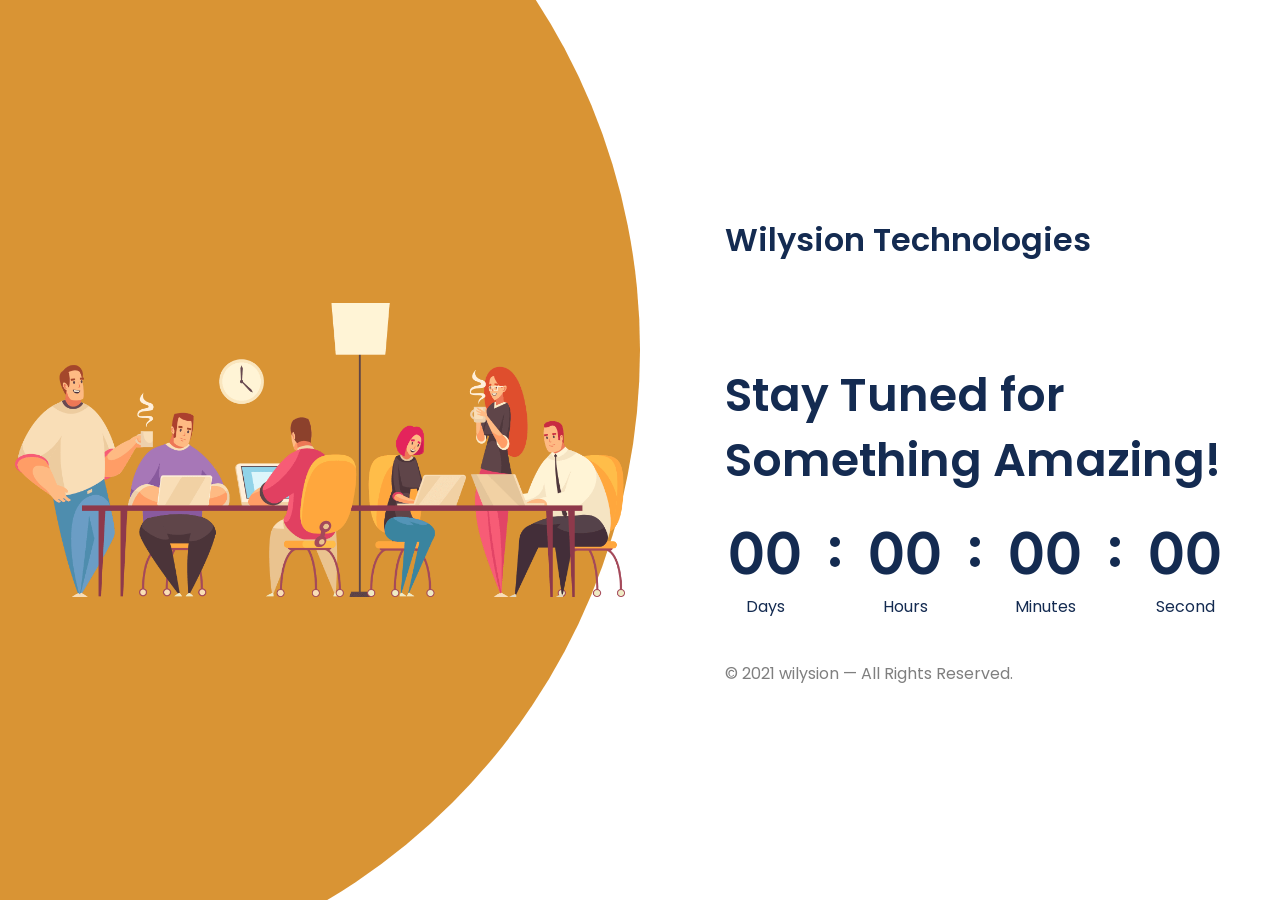
==== commit 211da577: "Fix: chagne loader color" ====
--- a/index.html
+++ b/index.html
@@ -47,7 +47,8 @@
                         <div class="fxt-main-content">   
                             <div class="translate-bottom-100 transition-100 transition-delay-2200">  
                                 <div class="fxt-logo">
-                                    <a href="#"><img src="media/logo-light.png" alt="Logo"></a>
+                                    <!-- <a href="#"><img src="media/logo-light.png" alt="Logo"></a> -->
+                                    <h2 href="#" class="fxt-main-title">Wilysion Technologies</a>
                                 </div>   
                             </div> 
                             <div class="translate-bottom-100 transition-100 transition-delay-2400">    
@@ -58,46 +59,9 @@
                                     <div class="countdown"></div>
                                 </div> 
                             </div>
-                            <div class="translate-bottom-100 transition-100 transition-delay-2800">   
-                                <form action="php/subscribe.php" class="subscribe-form" method="POST" data-pixsaas="newsletter-subscribe">
-                                    <div id="subscribe-input-group" class="input-group stylish-input-group">
-                                        <input type="email" name="email" class="form-control" id="newsletter-form-email" placeholder="Enter email address">
-                                        <span class="input-group-addon">
-                                            <button id="subscribe-button" type="submit">Notify Me!</button>
-                                        </span>
-                                    </div>
-                                    <div class="clearfix"></div>
-                                    <div class="form-result alert">
-                                        <div class="content"></div>
-                                    </div>
-                                </form> 
-                            </div>              
-                            <div class="fxt-socials">
-                                <ul>
-                                    <li class="fxt-facebook">
-                                        <div class="translate-bottom-100 transition-100 transition-delay-3000">  
-                                            <a href="#" title="Facebook"><i class="fab fa-facebook-f"></i></a>
-                                        </div>
-                                    </li>
-                                    <li class="fxt-twitter">
-                                        <div class="translate-bottom-100 transition-100 transition-delay-3100">  
-                                            <a href="#" title="twitter"><i class="fab fa-twitter"></i></a>
-                                        </div>
-                                    </li>
-                                    <li class="fxt-google">
-                                        <div class="translate-bottom-100 transition-100 transition-delay-3200">  
-                                            <a href="#" title="google"><i class="fab fa-google-plus-g"></i></a>
-                                        </div>
-                                    </li>
-                                    <li class="fxt-linkedin">
-                                        <div class="translate-bottom-100 transition-100 transition-delay-3300">  
-                                            <a href="#" title="linkedin"><i class="fab fa-linkedin-in"></i></a>
-                                        </div>
-                                    </li>
-                                </ul>
-                            </div>
+                            
                             <div class="translate-bottom-100 transition-100 transition-delay-3500">  
-                                <div class="fxt-copyright">&copy; 2020 Affixtheme — All Rights Reserved.</div>               
+                                <div class="fxt-copyright">&copy; 2021 wilysion — All Rights Reserved.</div>               
                             </div>           
                         </div>           
                     </div>
